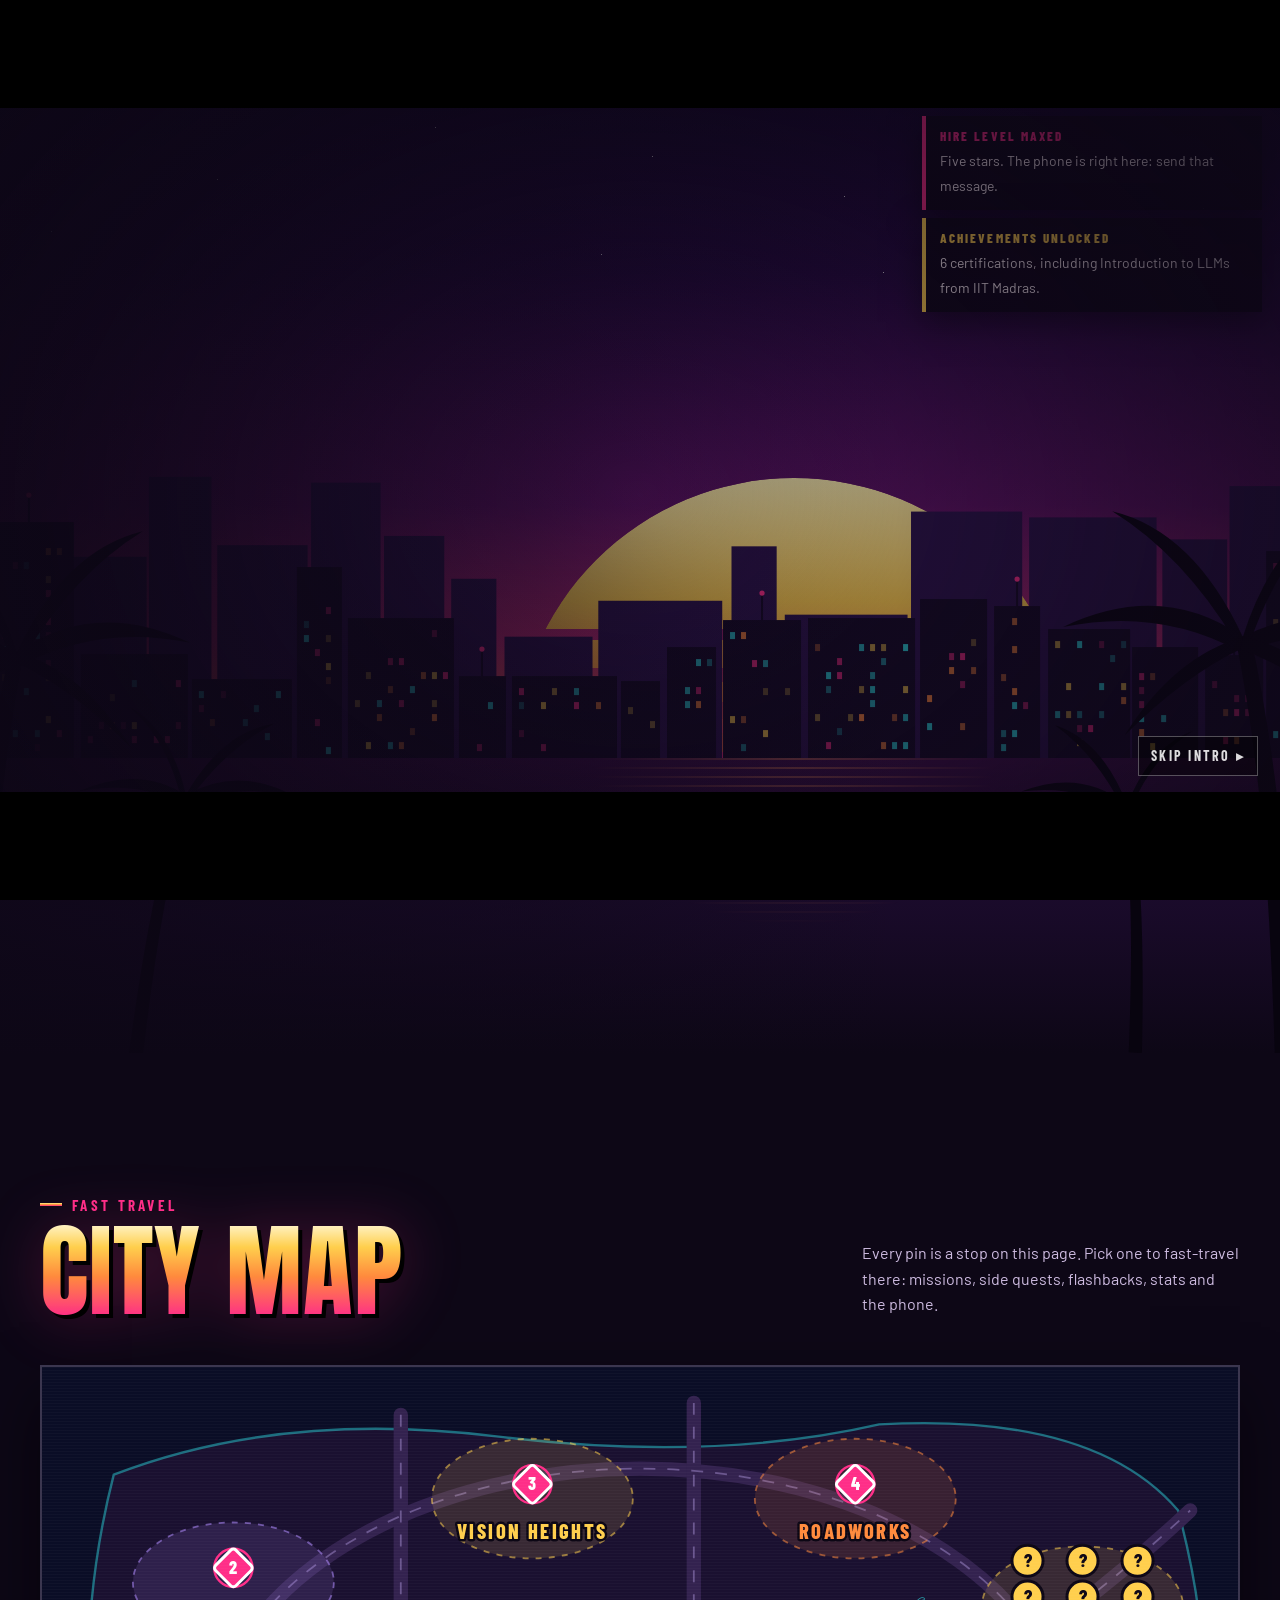
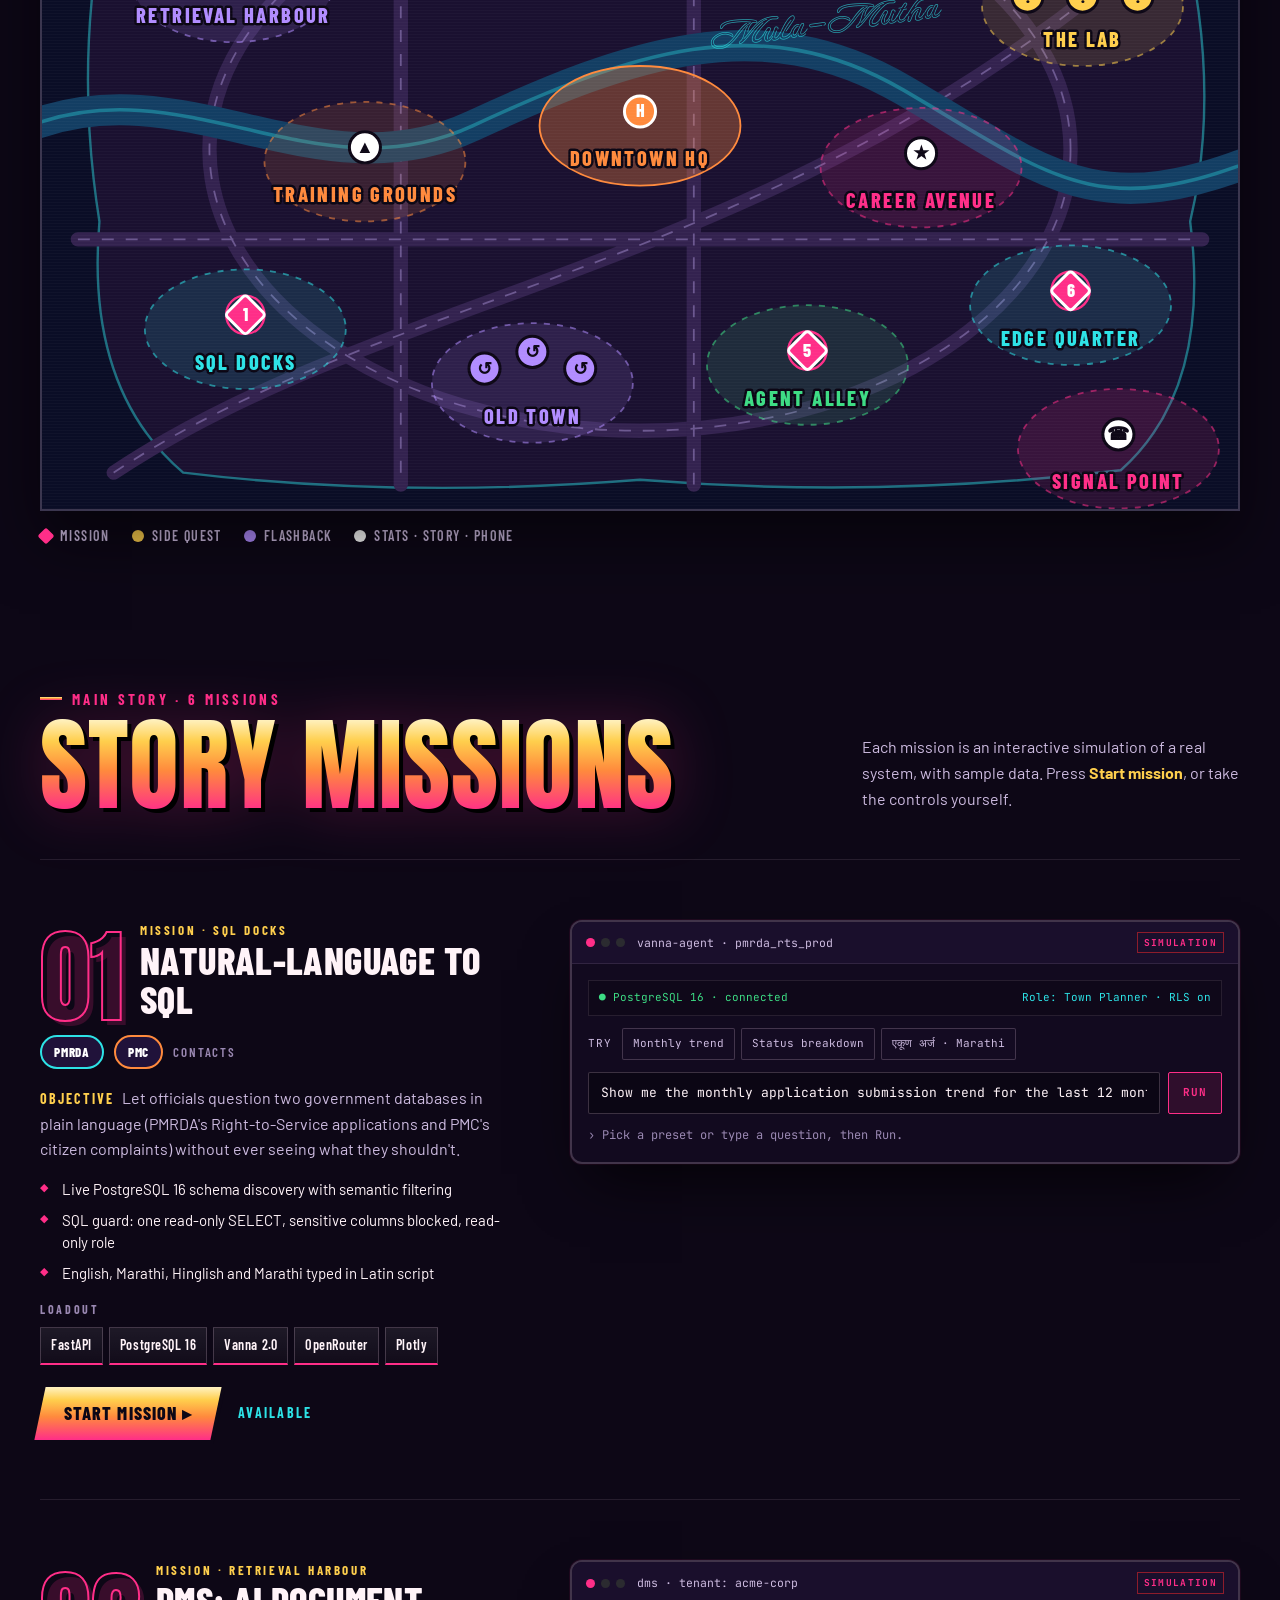
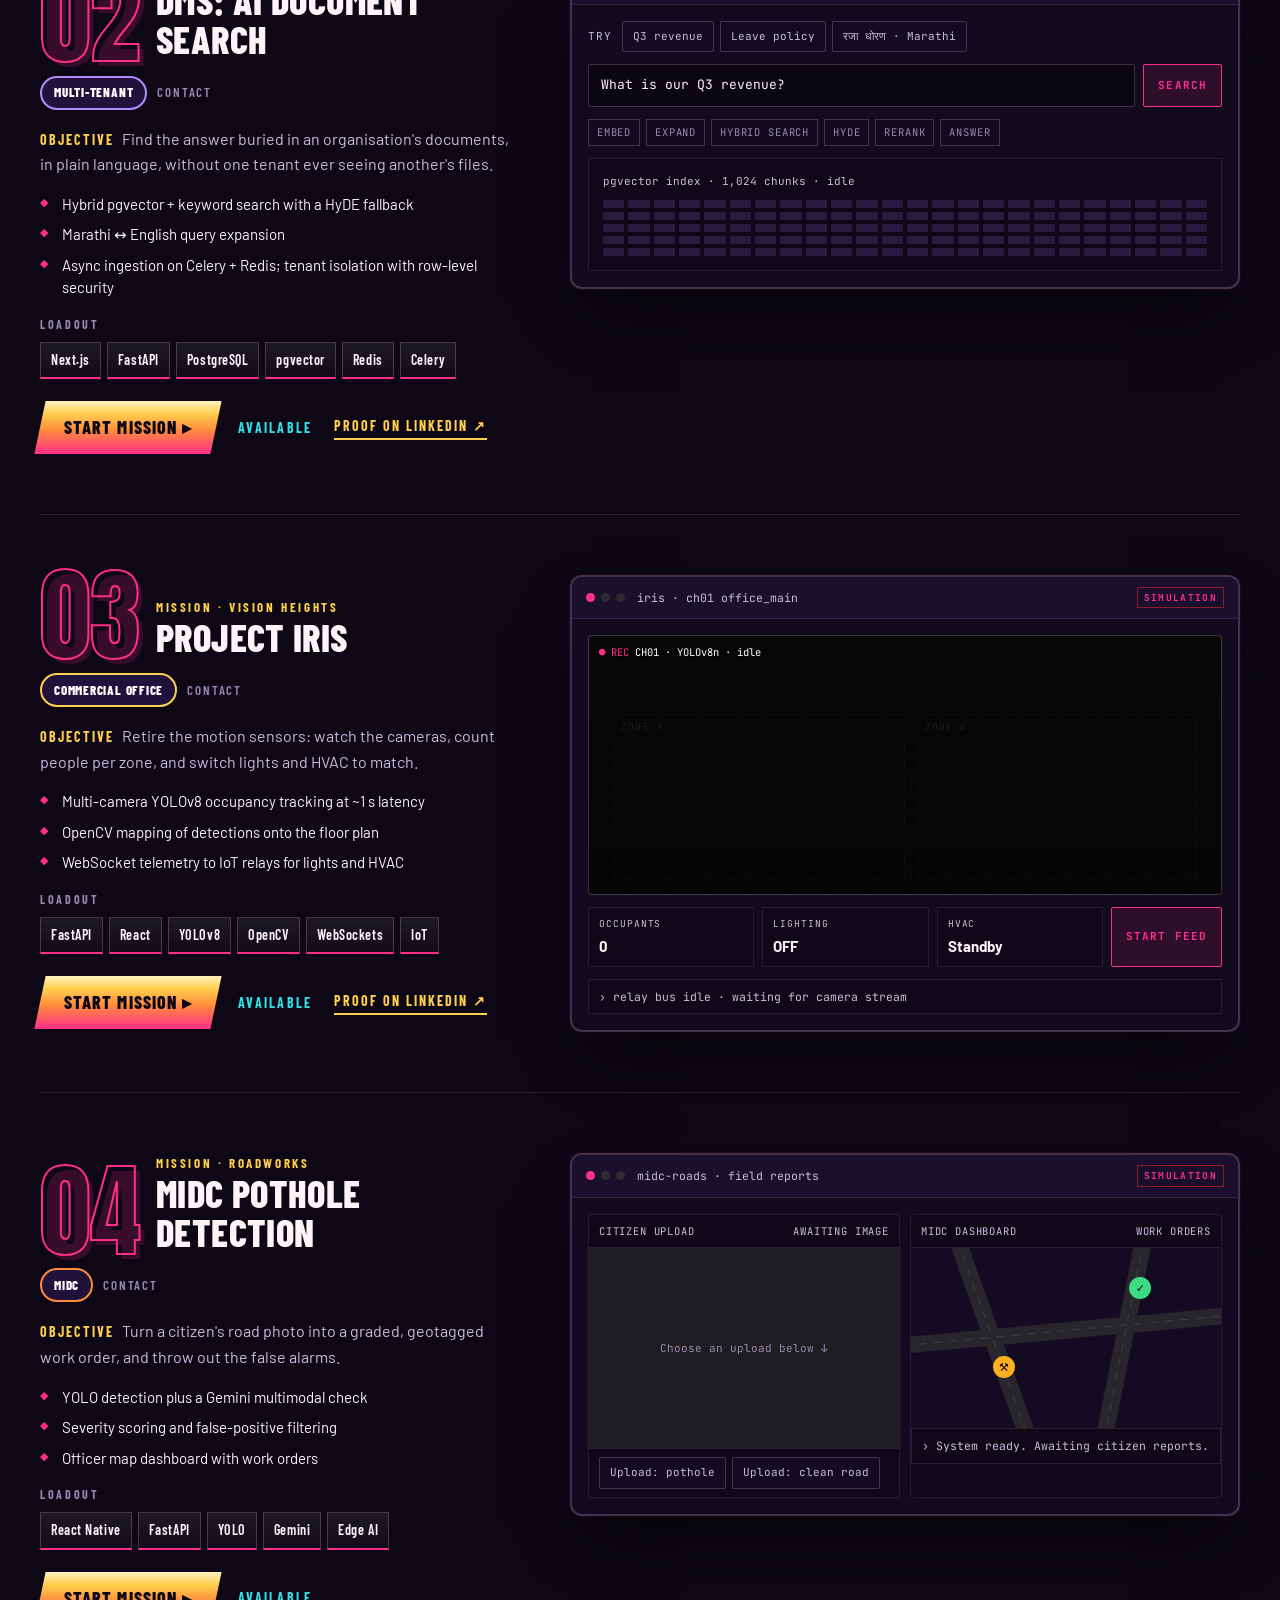
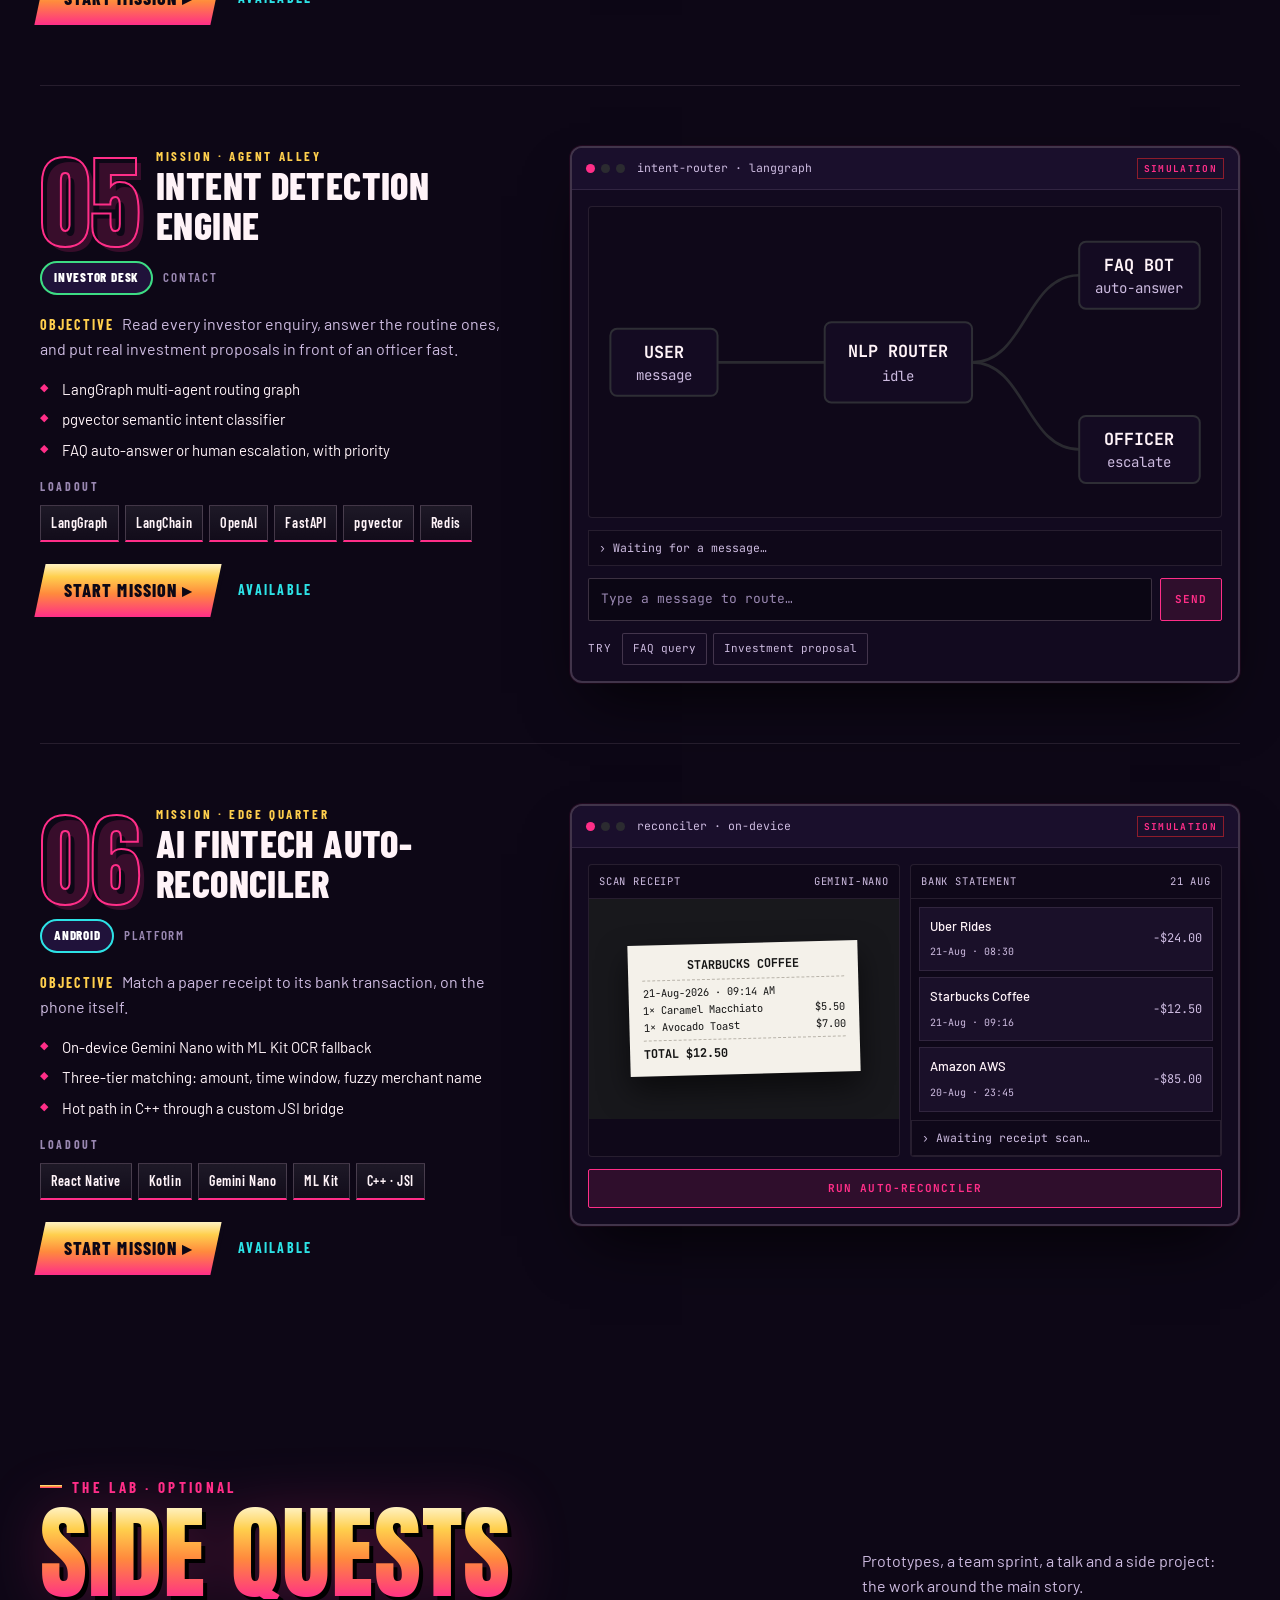
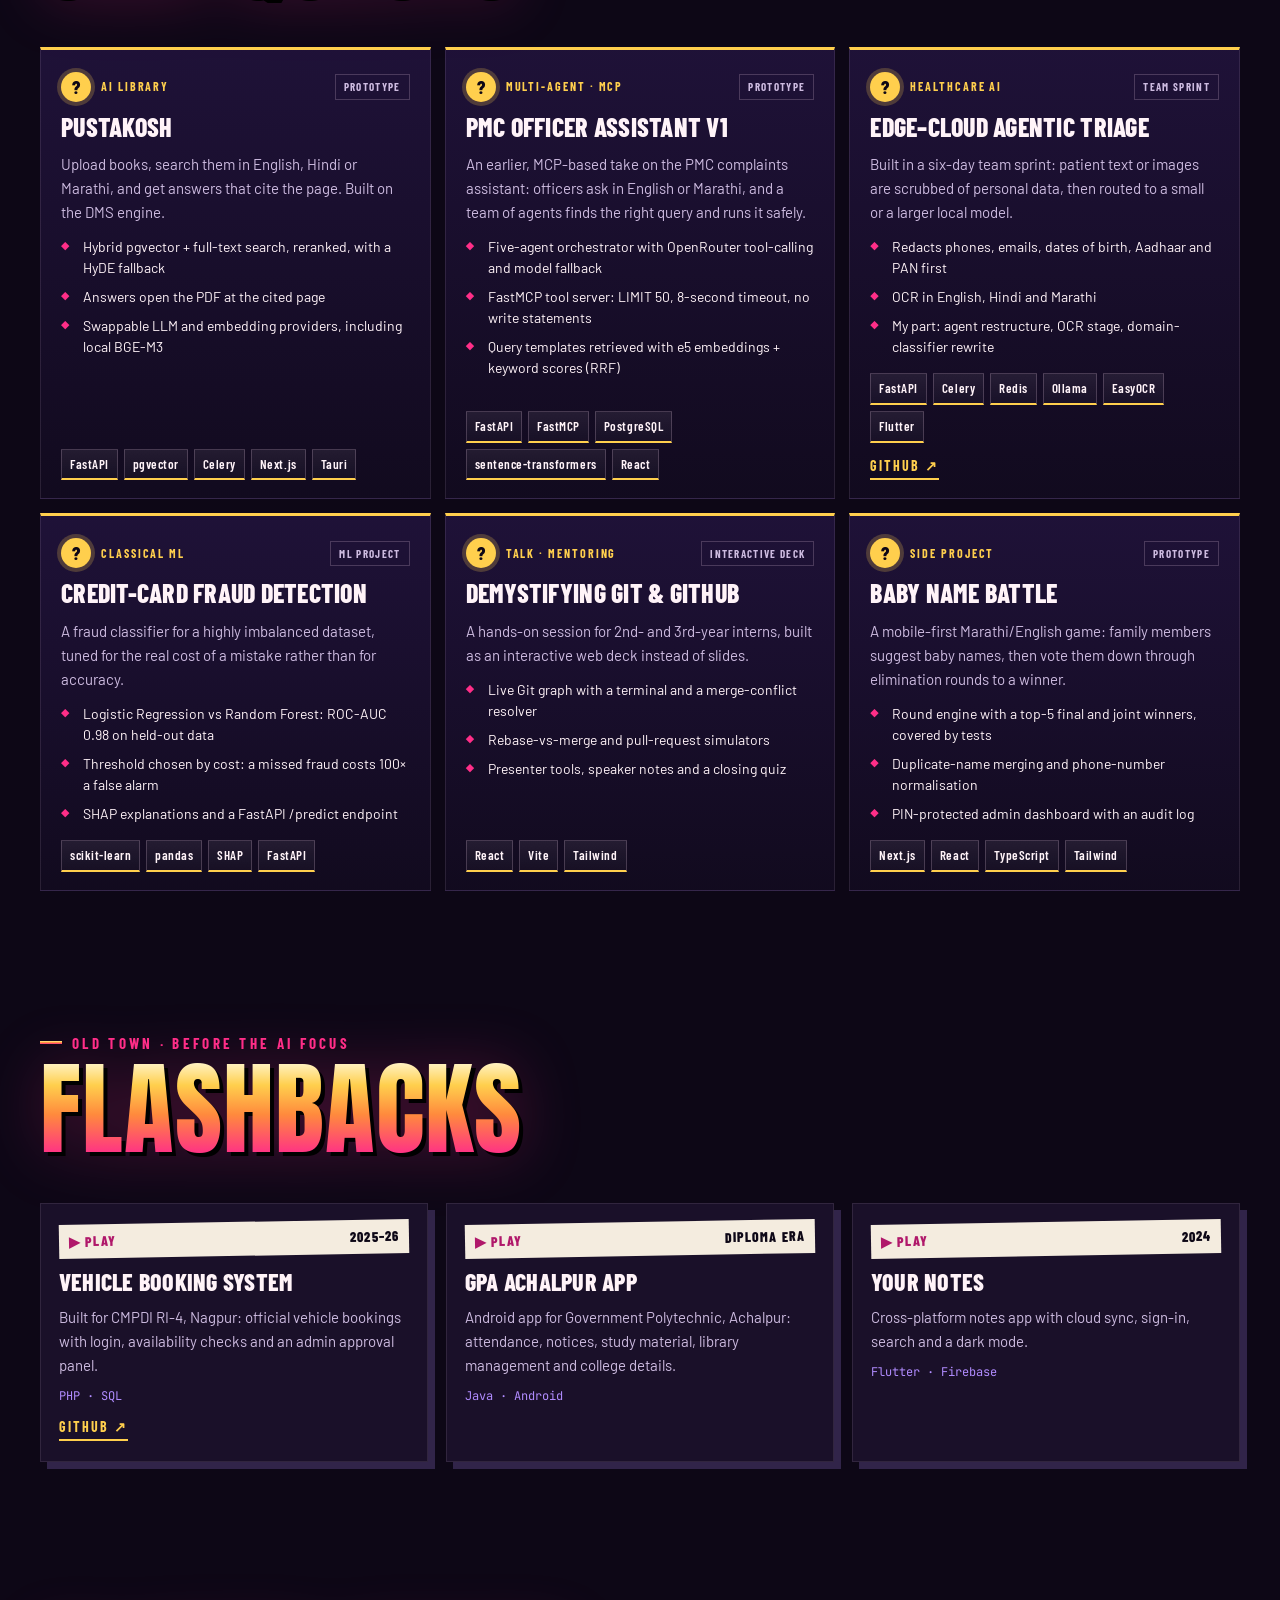
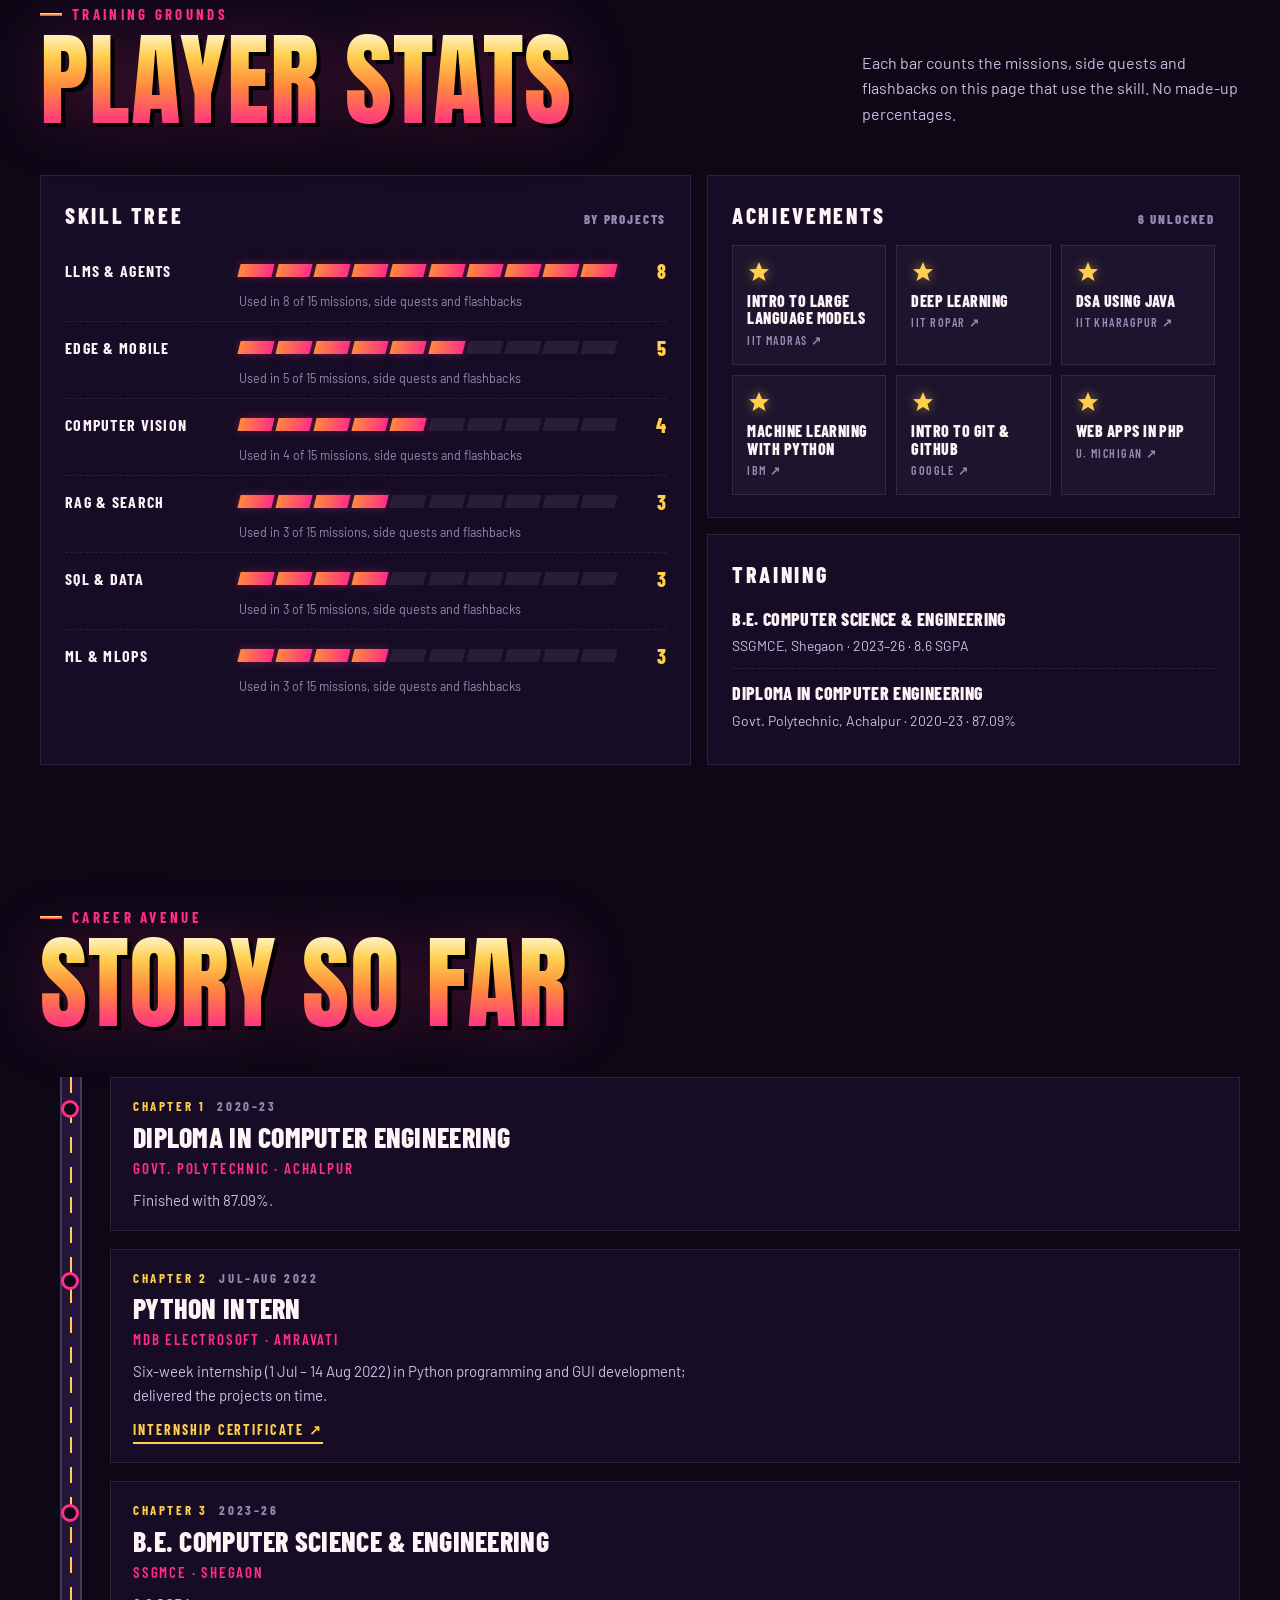
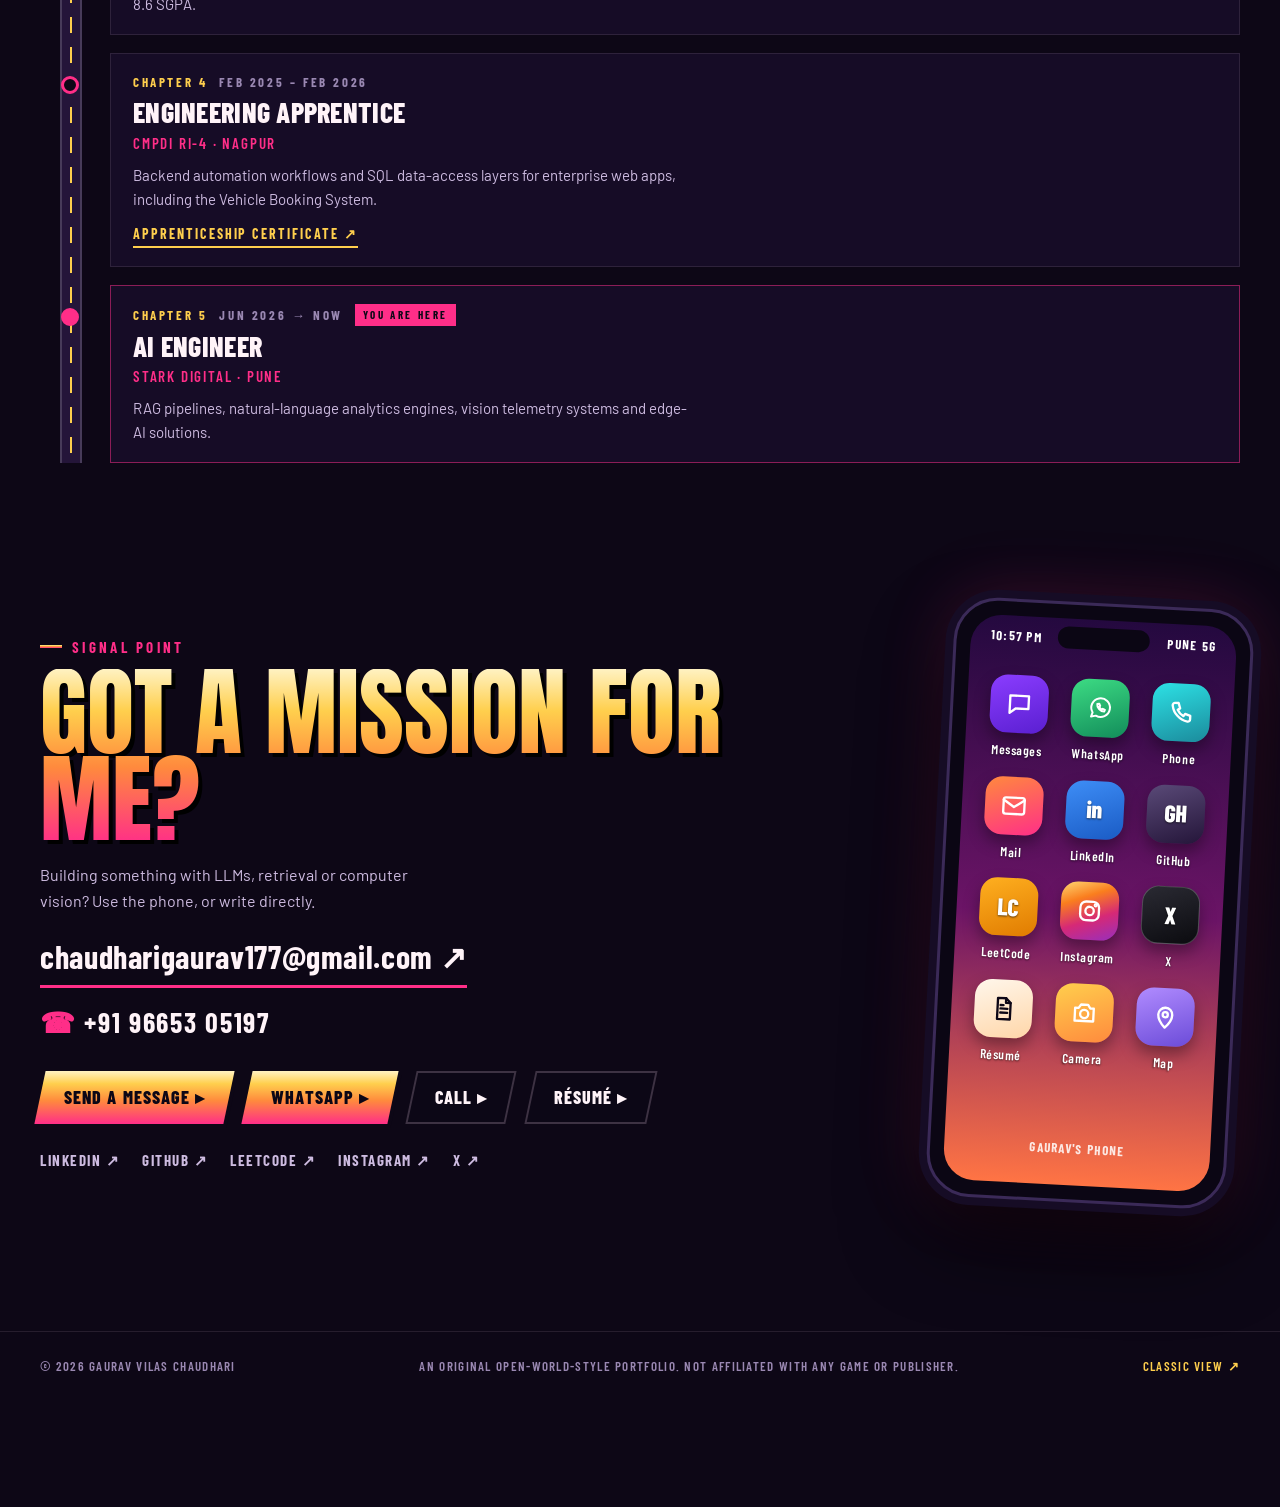
==== open-world/index.html @ 5566a262 "feat: add Lab, certificates, contacts, ATS résumé and open-world page - Add section 04 "Lab" with si" ====
<!DOCTYPE html>
<html lang="en" data-autoplay="off">

<head>
    <meta charset="UTF-8">
    <meta name="viewport" content="width=device-width, initial-scale=1.0">
    <title>Gaurav Chaudhari — Open World Edition</title>
    <meta name="description"
        content="Gaurav Vilas Chaudhari, AI/ML Engineer in Pune, as an open-world game: six AI systems to play as missions, side quests, player stats and an in-game phone.">
    <meta name="theme-color" content="#0d0716">
    <link rel="icon"
        href="data:image/svg+xml,%3Csvg xmlns='http://www.w3.org/2000/svg' viewBox='0 0 32 32'%3E%3Cdefs%3E%3ClinearGradient id='g' x1='0' y1='0' x2='0' y2='1'%3E%3Cstop offset='0' stop-color='%23ffcf4d'/%3E%3Cstop offset='1' stop-color='%23ff2e88'/%3E%3C/linearGradient%3E%3C/defs%3E%3Crect width='32' height='32' fill='url(%23g)'/%3E%3Ctext x='16' y='23' font-family='Impact,sans-serif' font-size='17' text-anchor='middle' fill='%230d0716'%3EGC%3C/text%3E%3C/svg%3E">

    <link rel="preconnect" href="https://fonts.googleapis.com">
    <link rel="preconnect" href="https://fonts.gstatic.com" crossorigin>
    <link
        href="https://fonts.googleapis.com/css2?family=Anton&family=Barlow+Condensed:wght@500;600;700;800&family=Barlow:wght@400;500;600&family=JetBrains+Mono:wght@400;500;700&family=Neonderthaw&display=swap"
        rel="stylesheet">
    <!-- Base styles and the six demo components come from the classic site. -->
    <link rel="stylesheet" href="../styles.css?v=8">
    <link rel="stylesheet" href="world.css?v=4">

    <!-- Intro plays once per tab; skipped for reduced motion and deep links.
         If world.js never boots, a watchdog reveals the page after 5s. -->
    <script>
        (function () {
            var d = document.documentElement, seen = false;
            try { seen = sessionStorage.getItem('ow-intro') === '1'; } catch (e) { }
            var reduce = window.matchMedia && matchMedia('(prefers-reduced-motion: reduce)').matches;
            if (reduce || seen || location.hash) {
                d.classList.add('no-intro');
            } else {
                d.classList.add('intro-on');
                setTimeout(function () {
                    if (!window.__owBooted) { d.classList.remove('intro-on'); d.classList.add('no-intro'); }
                }, 5000);
            }
        })();
    </script>
</head>

<body class="ow">
    <a class="skip-link" href="#main">Skip to content</a>

    <!-- ============ INTRO ============ -->
    <div class="ow-intro" id="intro" role="dialog" aria-modal="true" aria-label="Intro">
        <div class="intro-veil"></div>
        <div class="letterbox top"></div>
        <div class="letterbox bottom"></div>
        <p class="intro-card">Pune, 2026.</p>
        <p class="intro-card">One AI engineer.</p>
        <p class="intro-card">Six missions.</p>
        <div class="intro-title" id="intro-title">
            <p class="ow-title"><span>Gaurav</span><span>Chaudhari</span></p>
            <p class="neon">AI / ML Engineer</p>
            <button type="button" class="press-start" id="press-start">Press Enter ↵</button>
        </div>
        <div class="intro-loading" id="intro-loading" hidden>
            <div class="poster load-poster">
                <div class="duo"><img src="../assets/portrait.webp" alt="" width="720" height="960"></div>
                <p class="poster-cap">Gaurav <span>Player 1</span></p>
            </div>
            <div class="load-side">
                <p class="ow-kicker">Now loading</p>
                <p class="load-name">Pune · open world</p>
                <p class="load-tip"><b>Tip</b><span id="load-tip"></span></p>
                <div class="load-bar"><i id="load-bar"></i></div>
            </div>
        </div>
        <button type="button" class="intro-skip" id="intro-skip">Skip intro ▸</button>
    </div>

    <!-- ============ HUD & overlays ============ -->
    <div class="ow-hud" id="hud">
        <div class="hud-btns">
            <button type="button" class="hud-btn" id="btn-menu"><kbd>Esc</kbd>Menu</button>
            <button type="button" class="hud-btn" id="btn-wheel"><kbd>Q</kbd>Skills</button>
            <button type="button" class="hud-btn hud-filter" id="hud-filter" hidden aria-label="Clear skill filter">Loadout: <b></b><span aria-hidden="true">✕</span></button>
        </div>
        <div class="hud-top">
            <div class="hud-stars" id="hud-stars" role="img" aria-label="Hire level 0 of 5"><i>★</i><i>★</i><i>★</i><i>★</i><i>★</i></div>
            <div class="hud-label">Hire level</div>
            <div class="hud-xp"><span>XP</span><b id="xp">00000</b><em id="xp-pop" aria-hidden="true"></em></div>
        </div>
        <div class="hud-mini" aria-hidden="true">
            <div class="mini-frame">
                <div class="mini-map" id="mini-map"></div>
                <span class="mini-player"></span>
                <span class="mini-n">N</span>
            </div>
            <div class="mini-label" id="mini-label">Downtown HQ</div>
        </div>
    </div>
    <div class="ow-area" id="ow-area" aria-hidden="true"><span class="area-name"></span><span class="area-city">Pune</span></div>
    <div class="ow-toasts" id="toasts" aria-live="polite"></div>
    <div class="ow-banner" id="banner" hidden>
        <p class="b-kicker" id="b-kicker"></p>
        <p class="b-title">Mission complete</p>
        <p class="b-sub" id="b-sub"></p>
        <p class="b-xp" id="b-xp"></p>
    </div>
    <div class="ow-travel" id="travel" aria-hidden="true"><span>Fast travel</span><b></b></div>

    <!-- ============ PAUSE MENU ============ -->
    <div class="ow-pause" id="pause" role="dialog" aria-modal="true" aria-labelledby="pause-title" hidden>
        <div class="pause-side">
            <p class="ow-kicker">Game paused</p>
            <h2 class="pause-title" id="pause-title">Menu</h2>
            <ul class="pause-list">
                <li><button type="button" id="pause-resume">Resume <small>Esc</small></button></li>
                <li><button type="button" data-go="missions">Story missions <small data-mission-count>0/6</small></button></li>
                <li><button type="button" data-go="side-quests">Side quests <small>6</small></button></li>
                <li><button type="button" data-go="flashbacks">Flashbacks <small>3</small></button></li>
                <li><button type="button" data-go="stats">Player stats</button></li>
                <li><button type="button" data-go="story">Story so far</button></li>
                <li><button type="button" data-go="contact">Phone</button></li>
                <li><button type="button" id="pause-intro">Replay intro</button></li>
                <li><a href="../assets/Gaurav%20Chaudhari%20AI%20CV.pdf" target="_blank" rel="noopener" type="application/pdf">View résumé <small>PDF ↗</small></a></li>
                <li><a href="../">Classic view <small>↗</small></a></li>
            </ul>
        </div>
        <div class="pause-main">
            <div class="map-box" id="pause-map"></div>
            <ul class="map-legend ui">
                <li class="lg lg-m"><i></i>Mission</li>
                <li class="lg lg-q"><i></i>Side quest</li>
                <li class="lg lg-f"><i></i>Flashback</li>
                <li class="lg lg-i"><i></i>Stats · story · phone</li>
            </ul>
        </div>
    </div>

    <!-- ============ SKILL WHEEL ============ -->
    <div class="ow-wheel" id="wheel" role="dialog" aria-modal="true" aria-label="Skill wheel: highlight the work that uses a skill" hidden>
        <svg class="wheel-svg" id="wheel-svg" viewBox="0 0 400 400"></svg>
        <p class="wheel-hint ui">Pick a skill to highlight the work that uses it · centre clears · Esc closes</p>
    </div>

    <main id="main">

        <!-- ============ TITLE SCREEN ============ -->
        <section class="ow-hero" id="hq" data-district="hq">
            <div class="scene" aria-hidden="true">
                <div class="sky"></div>
                <div class="stars"></div>
                <div class="sun"></div>
                <svg class="skyline far" id="skyline-far" viewBox="0 0 1600 400" preserveAspectRatio="xMidYMax slice"></svg>
                <svg class="skyline near" id="skyline-near" viewBox="0 0 1600 400" preserveAspectRatio="xMidYMax slice"></svg>
                <div class="water"></div>
                <svg class="palms" viewBox="0 0 1600 900" preserveAspectRatio="xMidYMax slice">
                    <defs>
                        <g id="palm">
                            <path d="M0 0 C 6 -120 14 -230 38 -340 L 50 -337 C 28 -230 22 -120 18 0 Z" />
                            <path d="M44 -338 Q -20 -372 -96 -330 Q -24 -352 42 -326 Z" />
                            <path d="M44 -338 Q 110 -384 190 -346 Q 112 -362 46 -326 Z" />
                            <path d="M44 -338 Q 18 -420 -40 -446 Q 12 -410 38 -334 Z" />
                            <path d="M44 -338 Q 84 -424 150 -440 Q 92 -404 50 -334 Z" />
                            <path d="M44 -338 Q -6 -330 -60 -262 Q 0 -312 46 -328 Z" />
                            <path d="M44 -338 Q 100 -322 140 -258 Q 92 -306 46 -328 Z" />
                        </g>
                    </defs>
                    <use href="#palm" transform="translate(60 900) scale(1.3)" />
                    <use href="#palm" transform="translate(240 900) scale(0.85) rotate(5)" />
                    <use href="#palm" transform="translate(1520 900) scale(-1.35 1.35)" />
                    <use href="#palm" transform="translate(1350 900) scale(-0.8 0.8) rotate(-4)" />
                </svg>
            </div>

            <div class="ow-wrap hero-inner">
                <div class="title-block">
                    <p class="kicker-chip">An original open-world portfolio</p>
                    <h1 class="ow-title"><span>Gaurav</span><span>Chaudhari</span></h1>
                    <p class="neon">AI / ML Engineer</p>
                    <p class="hero-strip">Pune · Maharashtra · 2026</p>
                    <nav class="main-menu" aria-label="Main menu">
                        <a class="mm-item" href="#missions">Story missions <small>6</small></a>
                        <a class="mm-item" href="#map">City map</a>
                        <a class="mm-item" href="#side-quests">Side quests <small>6</small></a>
                        <a class="mm-item" href="#stats">Player stats</a>
                        <a class="mm-item" href="#contact">Phone · contact</a>
                        <a class="mm-item" href="../assets/Gaurav%20Chaudhari%20AI%20CV.pdf" target="_blank" rel="noopener" type="application/pdf">Résumé <small>PDF ↗</small></a>
                        <a class="mm-item" href="../">Classic view <small>↗</small></a>
                    </nav>
                </div>
                <aside class="player-card" aria-label="Player card">
                    <span class="p1-tag">Player 1</span>
                    <div class="poster">
                        <div class="duo"><img src="../assets/portrait.webp" alt="Portrait of Gaurav Vilas Chaudhari" width="720" height="960"></div>
                        <p class="poster-cap">G. V. Chaudhari <span>Pune</span></p>
                    </div>
                    <dl class="player-stats">
                        <div><dt>Class</dt><dd>AI / ML Engineer</dd></div>
                        <div><dt>Crew</dt><dd>Stark Digital</dd></div>
                        <div><dt>Training</dt><dd>B.E. CSE · 8.6 SGPA</dd></div>
                        <div><dt>Specials</dt><dd>RAG · Agents · Vision</dd></div>
                    </dl>
                </aside>
            </div>
            <p class="press-hint ui"><span><kbd>Esc</kbd>Menu</span><span><kbd>Q</kbd>Skill wheel</span><span><kbd>M</kbd>Map</span><span>Scroll to play ↓</span></p>
        </section>

        <!-- ============ CITY MAP ============ -->
        <section class="ow-section" id="map" data-district="hq">
            <div class="ow-wrap">
                <header class="ow-head">
                    <div>
                        <p class="ow-kicker">Fast travel</p>
                        <h2 class="ow-h2">City map</h2>
                    </div>
                    <p class="ow-note">Every pin is a stop on this page. Pick one to fast-travel there: missions,
                        side quests, flashbacks, stats and the phone.</p>
                </header>
                <div class="map-box" id="city-map"></div>
                <ul class="map-legend ui">
                    <li class="lg lg-m"><i></i>Mission</li>
                    <li class="lg lg-q"><i></i>Side quest</li>
                    <li class="lg lg-f"><i></i>Flashback</li>
                    <li class="lg lg-i"><i></i>Stats · story · phone</li>
                </ul>
            </div>
        </section>

        <!-- ============ STORY MISSIONS ============ -->
        <section class="ow-section" id="missions">
            <div class="ow-wrap">
                <header class="ow-head">
                    <div>
                        <p class="ow-kicker">Main story · 6 missions</p>
                        <h2 class="ow-h2">Story missions</h2>
                    </div>
                    <p class="ow-note">Each mission is an interactive simulation of a real system, with sample data.
                        Press <b>Start mission</b>, or take the controls yourself.</p>
                </header>

                <article class="mission" id="m1" data-num="01" data-district="sql-docks" data-skills="llm sql">
                    <div class="briefing">
                        <span class="stamp" aria-hidden="true">Complete</span>
                        <div class="m-head"><span class="m-num" aria-hidden="true">01</span>
                            <div>
                                <p class="m-kicker">Mission · SQL Docks</p>
                                <h3>Natural-Language to SQL</h3>
                            </div>
                        </div>
                        <div class="m-contacts"><span class="avatar" style="--c:#2de2e6">PMRDA</span><span class="avatar" style="--c:#ff8a3d">PMC</span><span>Contacts</span></div>
                        <p class="m-obj"><b>Objective</b>Let officials question two government databases in plain
                            language (PMRDA's Right-to-Service applications and PMC's citizen complaints) without
                            ever seeing what they shouldn't.</p>
                        <ul class="intel">
                            <li>Live PostgreSQL 16 schema discovery with semantic filtering</li>
                            <li>SQL guard: one read-only SELECT, sensitive columns blocked, read-only role</li>
                            <li>English, Marathi, Hinglish and Marathi typed in Latin script</li>
                        </ul>
                        <div class="loadout"><span class="lbl">Loadout</span>
                            <ul class="slots"><li>FastAPI</li><li>PostgreSQL 16</li><li>Vanna 2.0</li><li>OpenRouter</li><li>Plotly</li></ul>
                        </div>
                        <div class="m-actions"><button type="button" class="ow-btn start-mission">Start mission ▸</button><span class="m-status">Available</span></div>
                    </div>
                    <div class="m-play">
                        <div class="demo">
                        <div class="demo-bar mono"><span class="demo-dots"><i></i><i></i><i></i></span><span class="demo-title">vanna-agent · pmrda_rts_prod</span><span class="demo-flag">Simulation</span></div>
                        <div class="demo-body">
                            <div class="status-row mono"><span class="ok">● PostgreSQL 16 · connected</span><span class="info">Role: Town Planner · RLS on</span></div>
                            <div class="preset-row">
                                <span class="mono muted">Try</span>
                                <button type="button" class="chip-btn" data-sql="Show me the monthly application submission trend for the last 12 months">Monthly trend</button>
                                <button type="button" class="chip-btn" data-sql="What are the total application counts grouped by application status?">Status breakdown</button>
                                <button type="button" class="chip-btn" data-sql="एकूण किती नागरिक अर्ज दाखल झाले आहेत?" lang="mr">एकूण अर्ज · Marathi</button>
                            </div>
                            <form class="demo-input" id="sql-form">
                                <input id="sql-input" type="text" autocomplete="off" aria-label="Ask a question about PMRDA applications" value="Show me the monthly application submission trend for the last 12 months">
                                <button class="btn btn-red btn-sm" type="submit">Run</button>
                            </form>
                            <p class="demo-idle mono" id="sql-idle">› Pick a preset or type a question, then Run.</p>
                            <div class="progress" id="sql-progress" hidden>
                                <div class="progress-step mono" id="sql-step"></div>
                                <div class="progress-track"><div class="progress-fill" id="sql-bar"></div></div>
                            </div>
                            <div class="demo-results" id="sql-results" hidden>
                                <div class="panel">
                                    <div class="panel-head mono"><span>Generated SQL</span><span class="pill pill-ok">read-only · RLS</span></div>
                                    <pre class="code" id="sql-code"></pre>
                                </div>
                                <div class="split">
                                    <div class="panel">
                                        <div class="panel-head mono"><span>Recordset</span><span id="sql-rows"></span></div>
                                        <div class="panel-body" id="sql-table"></div>
                                    </div>
                                    <div class="panel">
                                        <div class="panel-head mono"><span>Chart</span><span>plotly</span></div>
                                        <div class="panel-body chart" id="sql-chart"></div>
                                    </div>
                                </div>
                                <div class="summary">
                                    <div class="summary-head mono">AI summary</div>
                                    <p id="sql-summary"></p>
                                </div>
                            </div>
                        </div>
                    </div>
                    </div>
                </article>

                <article class="mission" id="m2" data-num="02" data-district="retrieval-harbour" data-skills="rag llm ml">
                    <div class="briefing">
                        <span class="stamp" aria-hidden="true">Complete</span>
                        <div class="m-head"><span class="m-num" aria-hidden="true">02</span>
                            <div>
                                <p class="m-kicker">Mission · Retrieval Harbour</p>
                                <h3>DMS: AI Document Search</h3>
                            </div>
                        </div>
                        <div class="m-contacts"><span class="avatar" style="--c:#b18cff">Multi-tenant</span><span>Contact</span></div>
                        <p class="m-obj"><b>Objective</b>Find the answer buried in an organisation's documents, in
                            plain language, without one tenant ever seeing another's files.</p>
                        <ul class="intel">
                            <li>Hybrid pgvector + keyword search with a HyDE fallback</li>
                            <li>Marathi ↔ English query expansion</li>
                            <li>Async ingestion on Celery + Redis; tenant isolation with row-level security</li>
                        </ul>
                        <div class="loadout"><span class="lbl">Loadout</span>
                            <ul class="slots"><li>Next.js</li><li>FastAPI</li><li>PostgreSQL</li><li>pgvector</li><li>Redis</li><li>Celery</li></ul>
                        </div>
                        <div class="m-actions"><button type="button" class="ow-btn start-mission">Start mission ▸</button><span class="m-status">Available</span><a class="q-link" href="https://www.linkedin.com/posts/stark-digital-media-services-pvt%2E-ltd%2E_stark-digitals-ai-team-solved-enterprise-activity-7492924379610222592-JgkU" target="_blank" rel="noopener">Proof on LinkedIn ↗</a></div>
                    </div>
                    <div class="m-play">
                        <div class="demo">
                        <div class="demo-bar mono"><span class="demo-dots"><i></i><i></i><i></i></span><span class="demo-title">dms · tenant: acme-corp</span><span class="demo-flag">Simulation</span></div>
                        <div class="demo-body">
                            <div class="preset-row">
                                <span class="mono muted">Try</span>
                                <button type="button" class="chip-btn" data-rag="What is our Q3 revenue?">Q3 revenue</button>
                                <button type="button" class="chip-btn" data-rag="What is the leave policy for contract staff?">Leave policy</button>
                                <button type="button" class="chip-btn" data-rag="कंत्राटी कर्मचाऱ्यांसाठी रजा धोरण काय आहे?" lang="mr">रजा धोरण · Marathi</button>
                            </div>
                            <form class="demo-input" id="rag-form">
                                <input id="rag-input" type="text" autocomplete="off" aria-label="Ask the document search engine" value="What is our Q3 revenue?">
                                <button class="btn btn-red btn-sm" type="submit">Search</button>
                            </form>
                            <ol class="steps mono" id="rag-steps">
                                <li data-step="embed">Embed</li>
                                <li data-step="expand">Expand</li>
                                <li data-step="hybrid">Hybrid search</li>
                                <li data-step="hyde">HyDE</li>
                                <li data-step="rerank">Rerank</li>
                                <li data-step="answer">Answer</li>
                            </ol>
                            <div class="vscan" id="rag-scan">
                                <div class="vscan-title mono" id="rag-scan-title">pgvector index · 1,024 chunks · idle</div>
                                <div class="vgrid" id="rag-grid"></div>
                                <div class="scanline" hidden></div>
                            </div>
                            <div class="demo-results" id="rag-results" hidden>
                                <div class="panel">
                                    <div class="panel-head mono"><span>Retrieved chunks</span><span id="rag-k"></span></div>
                                    <ol class="facts" id="rag-facts"></ol>
                                </div>
                                <div class="summary">
                                    <div class="summary-head mono" id="rag-answer-head">Grounded answer</div>
                                    <p id="rag-answer"></p>
                                </div>
                            </div>
                        </div>
                    </div>
                    </div>
                </article>

                <article class="mission" id="m3" data-num="03" data-district="vision-heights" data-skills="vision edge">
                    <div class="briefing">
                        <span class="stamp" aria-hidden="true">Complete</span>
                        <div class="m-head"><span class="m-num" aria-hidden="true">03</span>
                            <div>
                                <p class="m-kicker">Mission · Vision Heights</p>
                                <h3>Project Iris</h3>
                            </div>
                        </div>
                        <div class="m-contacts"><span class="avatar" style="--c:#ffcf4d">Commercial office</span><span>Contact</span></div>
                        <p class="m-obj"><b>Objective</b>Retire the motion sensors: watch the cameras, count people per
                            zone, and switch lights and HVAC to match.</p>
                        <ul class="intel">
                            <li>Multi-camera YOLOv8 occupancy tracking at ~1 s latency</li>
                            <li>OpenCV mapping of detections onto the floor plan</li>
                            <li>WebSocket telemetry to IoT relays for lights and HVAC</li>
                        </ul>
                        <div class="loadout"><span class="lbl">Loadout</span>
                            <ul class="slots"><li>FastAPI</li><li>React</li><li>YOLOv8</li><li>OpenCV</li><li>WebSockets</li><li>IoT</li></ul>
                        </div>
                        <div class="m-actions"><button type="button" class="ow-btn start-mission">Start mission ▸</button><span class="m-status">Available</span><a class="q-link" href="https://www.linkedin.com/posts/stark-digital-media-services-pvt%2E-ltd%2E_the-smarter-way-to-automate-commercial-energy-activity-7495097882304454656-rLDQ" target="_blank" rel="noopener">Proof on LinkedIn ↗</a></div>
                    </div>
                    <div class="m-play">
                        <div class="demo">
                        <div class="demo-bar mono"><span class="demo-dots"><i></i><i></i><i></i></span><span class="demo-title">iris · ch01 office_main</span><span class="demo-flag">Simulation</span></div>
                        <div class="demo-body">
                            <div class="cctv" id="iris-feed">
                                <div class="cctv-zone za mono">ZONE A</div>
                                <div class="cctv-zone zb mono">ZONE B</div>
                                <div class="person" data-person="0"><span class="bbox mono"><b>person 0.98</b></span></div>
                                <div class="person" data-person="1"><span class="bbox mono"><b>person 0.95</b></span></div>
                                <div class="person" data-person="2"><span class="bbox mono"><b>person 0.91</b></span></div>
                                <div class="person" data-person="3"><span class="bbox mono"><b>person 0.99</b></span></div>
                                <div class="cctv-dark" id="iris-dark"></div>
                                <div class="cctv-hud mono"><span class="rec">● REC</span> CH01 · YOLOv8n · <span id="iris-fps">idle</span></div>
                            </div>
                            <div class="iris-stats">
                                <div class="stat-cell"><span class="mono">Occupants</span><b id="iris-occ">0</b></div>
                                <div class="stat-cell"><span class="mono">Lighting</span><b id="iris-light">OFF</b></div>
                                <div class="stat-cell"><span class="mono">HVAC</span><b id="iris-hvac">Standby</b></div>
                                <button type="button" class="btn btn-red btn-sm" id="iris-toggle">Start feed</button>
                            </div>
                            <p class="log mono" id="iris-log">› relay bus idle · waiting for camera stream</p>
                        </div>
                    </div>
                    </div>
                </article>

                <article class="mission" id="m4" data-num="04" data-district="roadworks" data-skills="vision llm edge">
                    <div class="briefing">
                        <span class="stamp" aria-hidden="true">Complete</span>
                        <div class="m-head"><span class="m-num" aria-hidden="true">04</span>
                            <div>
                                <p class="m-kicker">Mission · Roadworks</p>
                                <h3>MIDC Pothole Detection</h3>
                            </div>
                        </div>
                        <div class="m-contacts"><span class="avatar" style="--c:#ff8a3d">MIDC</span><span>Contact</span></div>
                        <p class="m-obj"><b>Objective</b>Turn a citizen's road photo into a graded, geotagged work
                            order, and throw out the false alarms.</p>
                        <ul class="intel">
                            <li>YOLO detection plus a Gemini multimodal check</li>
                            <li>Severity scoring and false-positive filtering</li>
                            <li>Officer map dashboard with work orders</li>
                        </ul>
                        <div class="loadout"><span class="lbl">Loadout</span>
                            <ul class="slots"><li>React Native</li><li>FastAPI</li><li>YOLO</li><li>Gemini</li><li>Edge AI</li></ul>
                        </div>
                        <div class="m-actions"><button type="button" class="ow-btn start-mission">Start mission ▸</button><span class="m-status">Available</span></div>
                    </div>
                    <div class="m-play">
                        <div class="demo">
                        <div class="demo-bar mono"><span class="demo-dots"><i></i><i></i><i></i></span><span class="demo-title">midc-roads · field reports</span><span class="demo-flag">Simulation</span></div>
                        <div class="demo-body">
                            <div class="two-up">
                                <div class="panel">
                                    <div class="panel-head mono"><span>Citizen upload</span><span id="ph-status">Awaiting image</span></div>
                                    <div class="ph-view" id="ph-view">
                                        <span class="ph-empty mono" id="ph-empty">Choose an upload below ↓</span>
                                        <div class="ph-scan" id="ph-scan" hidden></div>
                                        <div class="ph-bbox mono" id="ph-bbox" hidden><b>pothole 0.98</b></div>
                                    </div>
                                    <div class="panel-actions">
                                        <button type="button" class="chip-btn" id="ph-real">Upload: pothole</button>
                                        <button type="button" class="chip-btn" id="ph-clean">Upload: clean road</button>
                                    </div>
                                </div>
                                <div class="panel">
                                    <div class="panel-head mono"><span>MIDC dashboard</span><span>work orders</span></div>
                                    <div class="map">
                                        <svg viewBox="0 0 400 240" preserveAspectRatio="none" aria-hidden="true">
                                            <path d="M60 -10 L150 250 M-10 130 L410 90 M300 -10 L250 250" class="road" />
                                            <path d="M60 -10 L150 250 M-10 130 L410 90 M300 -10 L250 250" class="road-dash" />
                                        </svg>
                                        <span class="pin pin-done" style="--x:74%;--y:22%" title="Repaired">✓</span>
                                        <span class="pin pin-work" style="--x:30%;--y:66%" title="In progress">⚒</span>
                                        <span class="pin pin-new" id="ph-pin" style="--x:58%;--y:44%" title="New report" hidden>!</span>
                                    </div>
                                    <p class="log mono" id="ph-log">› System ready. Awaiting citizen reports.</p>
                                </div>
                            </div>
                        </div>
                    </div>
                    </div>
                </article>

                <article class="mission" id="m5" data-num="05" data-district="agent-alley" data-skills="llm rag">
                    <div class="briefing">
                        <span class="stamp" aria-hidden="true">Complete</span>
                        <div class="m-head"><span class="m-num" aria-hidden="true">05</span>
                            <div>
                                <p class="m-kicker">Mission · Agent Alley</p>
                                <h3>Intent Detection Engine</h3>
                            </div>
                        </div>
                        <div class="m-contacts"><span class="avatar" style="--c:#3ddc84">Investor desk</span><span>Contact</span></div>
                        <p class="m-obj"><b>Objective</b>Read every investor enquiry, answer the routine ones, and put
                            real investment proposals in front of an officer fast.</p>
                        <ul class="intel">
                            <li>LangGraph multi-agent routing graph</li>
                            <li>pgvector semantic intent classifier</li>
                            <li>FAQ auto-answer or human escalation, with priority</li>
                        </ul>
                        <div class="loadout"><span class="lbl">Loadout</span>
                            <ul class="slots"><li>LangGraph</li><li>LangChain</li><li>OpenAI</li><li>FastAPI</li><li>pgvector</li><li>Redis</li></ul>
                        </div>
                        <div class="m-actions"><button type="button" class="ow-btn start-mission">Start mission ▸</button><span class="m-status">Available</span></div>
                    </div>
                    <div class="m-play">
                        <div class="demo">
                        <div class="demo-bar mono"><span class="demo-dots"><i></i><i></i><i></i></span><span class="demo-title">intent-router · langgraph</span><span class="demo-flag">Simulation</span></div>
                        <div class="demo-body">
                            <div class="panel intent-panel">
                                <svg class="intent-svg" viewBox="0 0 460 220" role="img" aria-label="Routing graph: user to NLP router, then to FAQ bot or MIDC officer">
                                    <path class="edge" d="M90 110 H170" />
                                    <path class="edge" d="M280 110 C320 110 320 45 360 45" />
                                    <path class="edge" d="M280 110 C320 110 320 175 360 175" />
                                    <path class="flow flow-blue" id="f-in" d="M90 110 H170" />
                                    <path class="flow flow-green" id="f-faq" d="M280 110 C320 110 320 45 360 45" />
                                    <path class="flow flow-red" id="f-off" d="M280 110 C320 110 320 175 360 175" />
                                    <g class="node" id="n-user" transform="translate(10 85)"><rect width="80" height="50" rx="5" /><text x="40" y="22">USER</text><text class="sub" x="40" y="38">message</text></g>
                                    <g class="node" id="n-router" transform="translate(170 80)"><rect width="110" height="60" rx="5" /><text x="55" y="26">NLP ROUTER</text><text class="sub" id="router-state" x="55" y="44">idle</text></g>
                                    <g class="node" id="n-faq" transform="translate(360 20)"><rect width="90" height="50" rx="5" /><text x="45" y="22">FAQ BOT</text><text class="sub" x="45" y="38">auto-answer</text></g>
                                    <g class="node" id="n-off" transform="translate(360 150)"><rect width="90" height="50" rx="5" /><text x="45" y="22">OFFICER</text><text class="sub" x="45" y="38">escalate</text></g>
                                    <text class="intent-label" id="intent-label" x="225" y="64"></text>
                                </svg>
                            </div>
                            <p class="log mono" id="intent-log">› Waiting for a message…</p>
                            <form class="demo-input" id="intent-form">
                                <input id="intent-input" type="text" autocomplete="off" aria-label="Type a message for the NLP router" placeholder="Type a message to route…">
                                <button class="btn btn-red btn-sm" type="submit">Send</button>
                            </form>
                            <div class="preset-row">
                                <span class="mono muted">Try</span>
                                <button type="button" class="chip-btn" data-intent="What documents are required to set up a handmill?">FAQ query</button>
                                <button type="button" class="chip-btn" data-intent="I want to set up a handmill plant in Pune with a 5 crore investment plan.">Investment proposal</button>
                            </div>
                        </div>
                    </div>
                    </div>
                </article>

                <article class="mission" id="m6" data-num="06" data-district="edge-quarter" data-skills="edge vision llm">
                    <div class="briefing">
                        <span class="stamp" aria-hidden="true">Complete</span>
                        <div class="m-head"><span class="m-num" aria-hidden="true">06</span>
                            <div>
                                <p class="m-kicker">Mission · Edge Quarter</p>
                                <h3>AI FinTech Auto-Reconciler</h3>
                            </div>
                        </div>
                        <div class="m-contacts"><span class="avatar" style="--c:#2de2e6">Android</span><span>Platform</span></div>
                        <p class="m-obj"><b>Objective</b>Match a paper receipt to its bank transaction, on the phone
                            itself.</p>
                        <ul class="intel">
                            <li>On-device Gemini Nano with ML Kit OCR fallback</li>
                            <li>Three-tier matching: amount, time window, fuzzy merchant name</li>
                            <li>Hot path in C++ through a custom JSI bridge</li>
                        </ul>
                        <div class="loadout"><span class="lbl">Loadout</span>
                            <ul class="slots"><li>React Native</li><li>Kotlin</li><li>Gemini Nano</li><li>ML Kit</li><li>C++ · JSI</li></ul>
                        </div>
                        <div class="m-actions"><button type="button" class="ow-btn start-mission">Start mission ▸</button><span class="m-status">Available</span></div>
                    </div>
                    <div class="m-play">
                        <div class="demo">
                        <div class="demo-bar mono"><span class="demo-dots"><i></i><i></i><i></i></span><span class="demo-title">reconciler · on-device</span><span class="demo-flag">Simulation</span></div>
                        <div class="demo-body">
                            <div class="two-up">
                                <div class="panel recon-cam">
                                    <div class="panel-head mono"><span>Scan receipt</span><span>gemini-nano</span></div>
                                    <div class="recon-stage">
                                        <div class="receipt mono">
                                            <div class="r-merchant"><span class="ext">STARBUCKS COFFEE</span></div>
                                            <div><span class="ext">21-Aug-2026</span> · 09:14 AM</div>
                                            <div class="r-line"><span>1× Caramel Macchiato</span><span>$5.50</span></div>
                                            <div class="r-line"><span>1× Avocado Toast</span><span>$7.00</span></div>
                                            <div class="r-total"><span class="ext">TOTAL $12.50</span></div>
                                        </div>
                                        <div class="recon-scan" id="recon-scan" hidden></div>
                                    </div>
                                </div>
                                <div class="panel">
                                    <div class="panel-head mono"><span>Bank statement</span><span>21 Aug</span></div>
                                    <ul class="tx-list">
                                        <li class="tx" id="tx-1"><div><b>Uber Rides</b><small class="mono">21-Aug · 08:30</small></div><span class="amt mono">−$24.00</span></li>
                                        <li class="tx" id="tx-2"><div><b>Starbucks Coffee</b><small class="mono">21-Aug · 09:16</small></div><span class="tx-badge mono" id="tx-badge">✓ matched</span><span class="amt mono">−$12.50</span></li>
                                        <li class="tx" id="tx-3"><div><b>Amazon AWS</b><small class="mono">20-Aug · 23:45</small></div><span class="amt mono">−$85.00</span></li>
                                    </ul>
                                    <p class="log mono" id="recon-log">› Awaiting receipt scan…</p>
                                </div>
                            </div>
                            <button type="button" class="btn btn-red btn-sm btn-block" id="recon-run">Run auto-reconciler</button>
                        </div>
                    </div>
                    </div>
                </article>
            </div>
        </section>

        <!-- ============ SIDE QUESTS ============ -->
        <section class="ow-section" id="side-quests" data-district="the-lab">
            <div class="ow-wrap">
                <header class="ow-head">
                    <div>
                        <p class="ow-kicker">The Lab · optional</p>
                        <h2 class="ow-h2">Side quests</h2>
                    </div>
                    <p class="ow-note">Prototypes, a team sprint, a talk and a side project: the work around the main
                        story.</p>
                </header>
                <div class="quests">
                    <article class="quest" id="q1" data-skills="rag llm ml">
                        <div class="q-top"><span class="q-mark" aria-hidden="true">?</span><span class="q-kind">AI library</span><span class="q-status">Prototype</span></div>
                        <h3>Pustakosh</h3>
                        <p>Upload books, search them in English, Hindi or Marathi, and get answers that cite the page.
                            Built on the DMS engine.</p>
                        <ul class="intel">
                            <li>Hybrid pgvector + full-text search, reranked, with a HyDE fallback</li>
                            <li>Answers open the PDF at the cited page</li>
                            <li>Swappable LLM and embedding providers, including local BGE-M3</li>
                        </ul>
                        <div class="q-foot"><ul class="rewards"><li>FastAPI</li><li>pgvector</li><li>Celery</li><li>Next.js</li><li>Tauri</li></ul></div>
                    </article>
                    <article class="quest" id="q2" data-skills="llm sql">
                        <div class="q-top"><span class="q-mark" aria-hidden="true">?</span><span class="q-kind">Multi-agent · MCP</span><span class="q-status">Prototype</span></div>
                        <h3>PMC Officer Assistant v1</h3>
                        <p>An earlier, MCP-based take on the PMC complaints assistant: officers ask in English or
                            Marathi, and a team of agents finds the right query and runs it safely.</p>
                        <ul class="intel">
                            <li>Five-agent orchestrator with OpenRouter tool-calling and model fallback</li>
                            <li>FastMCP tool server: LIMIT 50, 8-second timeout, no write statements</li>
                            <li>Query templates retrieved with e5 embeddings + keyword scores (RRF)</li>
                        </ul>
                        <div class="q-foot"><ul class="rewards"><li>FastAPI</li><li>FastMCP</li><li>PostgreSQL</li><li>sentence-transformers</li><li>React</li></ul></div>
                    </article>
                    <article class="quest" id="q3" data-skills="llm vision">
                        <div class="q-top"><span class="q-mark" aria-hidden="true">?</span><span class="q-kind">Healthcare AI</span><span class="q-status">Team sprint</span></div>
                        <h3>Edge–Cloud Agentic Triage</h3>
                        <p>Built in a six-day team sprint: patient text or images are scrubbed of personal data, then
                            routed to a small or a larger local model.</p>
                        <ul class="intel">
                            <li>Redacts phones, emails, dates of birth, Aadhaar and PAN first</li>
                            <li>OCR in English, Hindi and Marathi</li>
                            <li>My part: agent restructure, OCR stage, domain-classifier rewrite</li>
                        </ul>
                        <div class="q-foot">
                            <ul class="rewards"><li>FastAPI</li><li>Celery</li><li>Redis</li><li>Ollama</li><li>EasyOCR</li><li>Flutter</li></ul>
                            <a class="q-link" href="https://github.com/gaurav-chaudhari-sdms-493/edge-cloud-agentic-triage" target="_blank" rel="noopener">GitHub ↗</a>
                        </div>
                    </article>
                    <article class="quest" id="q4" data-skills="ml">
                        <div class="q-top"><span class="q-mark" aria-hidden="true">?</span><span class="q-kind">Classical ML</span><span class="q-status">ML project</span></div>
                        <h3>Credit-Card Fraud Detection</h3>
                        <p>A fraud classifier for a highly imbalanced dataset, tuned for the real cost of a mistake
                            rather than for accuracy.</p>
                        <ul class="intel">
                            <li>Logistic Regression vs Random Forest: ROC-AUC 0.98 on held-out data</li>
                            <li>Threshold chosen by cost: a missed fraud costs 100× a false alarm</li>
                            <li>SHAP explanations and a FastAPI /predict endpoint</li>
                        </ul>
                        <div class="q-foot"><ul class="rewards"><li>scikit-learn</li><li>pandas</li><li>SHAP</li><li>FastAPI</li></ul></div>
                    </article>
                    <article class="quest" id="q5" data-skills="">
                        <div class="q-top"><span class="q-mark" aria-hidden="true">?</span><span class="q-kind">Talk · mentoring</span><span class="q-status">Interactive deck</span></div>
                        <h3>Demystifying Git &amp; GitHub</h3>
                        <p>A hands-on session for 2nd- and 3rd-year interns, built as an interactive web deck instead
                            of slides.</p>
                        <ul class="intel">
                            <li>Live Git graph with a terminal and a merge-conflict resolver</li>
                            <li>Rebase-vs-merge and pull-request simulators</li>
                            <li>Presenter tools, speaker notes and a closing quiz</li>
                        </ul>
                        <div class="q-foot"><ul class="rewards"><li>React</li><li>Vite</li><li>Tailwind</li></ul></div>
                    </article>
                    <article class="quest" id="q6" data-skills="">
                        <div class="q-top"><span class="q-mark" aria-hidden="true">?</span><span class="q-kind">Side project</span><span class="q-status">Prototype</span></div>
                        <h3>Baby Name Battle</h3>
                        <p>A mobile-first Marathi/English game: family members suggest baby names, then vote them down
                            through elimination rounds to a winner.</p>
                        <ul class="intel">
                            <li>Round engine with a top-5 final and joint winners, covered by tests</li>
                            <li>Duplicate-name merging and phone-number normalisation</li>
                            <li>PIN-protected admin dashboard with an audit log</li>
                        </ul>
                        <div class="q-foot"><ul class="rewards"><li>Next.js</li><li>React</li><li>TypeScript</li><li>Tailwind</li></ul></div>
                    </article>
                </div>
            </div>
        </section>

        <!-- ============ FLASHBACKS ============ -->
        <section class="ow-section" id="flashbacks" data-district="old-town">
            <div class="ow-wrap">
                <header class="ow-head">
                    <div>
                        <p class="ow-kicker">Old Town · before the AI focus</p>
                        <h2 class="ow-h2">Flashbacks</h2>
                    </div>
                </header>
                <div class="flashbacks">
                    <article class="vhs" id="f1" data-skills="sql">
                        <div class="vhs-label"><span>▶ Play</span>2025–26</div>
                        <h3>Vehicle Booking System</h3>
                        <p>Built for CMPDI RI-4, Nagpur: official vehicle bookings with login, availability checks and
                            an admin approval panel.</p>
                        <p class="vhs-stack">PHP · SQL</p>
                        <a class="q-link" href="https://github.com/Gaurav-Chaudhari-2003/VehicleBooking" target="_blank" rel="noopener">GitHub ↗</a>
                    </article>
                    <article class="vhs" id="f2" data-skills="edge">
                        <div class="vhs-label"><span>▶ Play</span>Diploma era</div>
                        <h3>GPA Achalpur App</h3>
                        <p>Android app for Government Polytechnic, Achalpur: attendance, notices, study material,
                            library management and college details.</p>
                        <p class="vhs-stack">Java · Android</p>
                    </article>
                    <article class="vhs" id="f3" data-skills="edge">
                        <div class="vhs-label"><span>▶ Play</span>2024</div>
                        <h3>Your Notes</h3>
                        <p>Cross-platform notes app with cloud sync, sign-in, search and a dark mode.</p>
                        <p class="vhs-stack">Flutter · Firebase</p>
                    </article>
                </div>
            </div>
        </section>

        <!-- ============ PLAYER STATS ============ -->
        <section class="ow-section" id="stats" data-district="training-grounds">
            <div class="ow-wrap">
                <header class="ow-head">
                    <div>
                        <p class="ow-kicker">Training Grounds</p>
                        <h2 class="ow-h2">Player stats</h2>
                    </div>
                    <p class="ow-note">Each bar counts the missions, side quests and flashbacks on this page that use
                        the skill. No made-up percentages.</p>
                </header>
                <div class="stats-grid">
                    <div class="panel-ow">
                        <h3>Skill tree <small>by projects</small></h3>
                        <div id="skill-bars"></div>
                    </div>
                    <div class="stats-side">
                        <div class="panel-ow">
                            <h3>Achievements <small>6 unlocked</small></h3>
                            <ul class="achievements">
                                <li class="ach"><a href="https://drive.google.com/file/d/1LKiKiCSyHxDSOxd8qfE8MVaAI8nxudE7/view?usp=sharing" target="_blank" rel="noopener"><svg viewBox="0 0 24 24" aria-hidden="true"><polygon points="12,2 15,9 22,9.3 16.5,14 18.5,21 12,17 5.5,21 7.5,14 2,9.3 9,9" /></svg><b>Intro to Large Language Models</b><span>IIT Madras ↗</span></a></li>
                                <li class="ach"><a href="https://nptel.ac.in/noc/E_Certificate/NOC26CS66S16510000604448586" target="_blank" rel="noopener"><svg viewBox="0 0 24 24" aria-hidden="true"><polygon points="12,2 15,9 22,9.3 16.5,14 18.5,21 12,17 5.5,21 7.5,14 2,9.3 9,9" /></svg><b>Deep Learning</b><span>IIT Ropar ↗</span></a></li>
                                <li class="ach"><a href="https://archive.nptel.ac.in/content/noc/NOC25/SEM2/Ecertificates/106/noc25-cs148/Course/NPTEL25CS148S106440125410436430.pdf" target="_blank" rel="noopener"><svg viewBox="0 0 24 24" aria-hidden="true"><polygon points="12,2 15,9 22,9.3 16.5,14 18.5,21 12,17 5.5,21 7.5,14 2,9.3 9,9" /></svg><b>DSA using Java</b><span>IIT Kharagpur ↗</span></a></li>
                                <li class="ach"><a href="https://www.coursera.org/account/accomplishments/verify/9J72WXSGN29V" target="_blank" rel="noopener"><svg viewBox="0 0 24 24" aria-hidden="true"><polygon points="12,2 15,9 22,9.3 16.5,14 18.5,21 12,17 5.5,21 7.5,14 2,9.3 9,9" /></svg><b>Machine Learning with Python</b><span>IBM ↗</span></a></li>
                                <li class="ach"><a href="https://www.coursera.org/account/accomplishments/verify/3QEFFAUMZB5U" target="_blank" rel="noopener"><svg viewBox="0 0 24 24" aria-hidden="true"><polygon points="12,2 15,9 22,9.3 16.5,14 18.5,21 12,17 5.5,21 7.5,14 2,9.3 9,9" /></svg><b>Intro to Git &amp; GitHub</b><span>Google ↗</span></a></li>
                                <li class="ach"><a href="https://www.coursera.org/account/accomplishments/verify/P52DN9MHYMEX" target="_blank" rel="noopener"><svg viewBox="0 0 24 24" aria-hidden="true"><polygon points="12,2 15,9 22,9.3 16.5,14 18.5,21 12,17 5.5,21 7.5,14 2,9.3 9,9" /></svg><b>Web Apps in PHP</b><span>U. Michigan ↗</span></a></li>
                            </ul>
                        </div>
                        <div class="panel-ow">
                            <h3>Training</h3>
                            <ul class="training">
                                <li><b>B.E. Computer Science &amp; Engineering</b><span>SSGMCE, Shegaon · 2023–26 · 8.6 SGPA</span></li>
                                <li><b>Diploma in Computer Engineering</b><span>Govt. Polytechnic, Achalpur · 2020–23 · 87.09%</span></li>
                            </ul>
                        </div>
                    </div>
                </div>
            </div>
        </section>

        <!-- ============ STORY SO FAR ============ -->
        <section class="ow-section" id="story" data-district="career-avenue">
            <div class="ow-wrap">
                <header class="ow-head">
                    <div>
                        <p class="ow-kicker">Career Avenue</p>
                        <h2 class="ow-h2">Story so far</h2>
                    </div>
                </header>
                <ol class="road">
                    <li class="chapter">
                        <p class="ch-kicker">Chapter 1 <span>2020–23</span></p>
                        <h3>Diploma in Computer Engineering</h3>
                        <p class="ch-org">Govt. Polytechnic · Achalpur</p>
                        <p>Finished with 87.09%.</p>
                    </li>
                    <li class="chapter">
                        <p class="ch-kicker">Chapter 2 <span>Jul–Aug 2022</span></p>
                        <h3>Python Intern</h3>
                        <p class="ch-org">MDB Electrosoft · Amravati</p>
                        <p>Six-week internship (1 Jul – 14 Aug 2022) in Python programming and GUI development; delivered the projects on time.</p>
                        <a class="q-link" href="https://photos.app.goo.gl/87jyKpqd8yQv7u2EA" target="_blank" rel="noopener">Internship certificate ↗</a>
                    </li>
                    <li class="chapter">
                        <p class="ch-kicker">Chapter 3 <span>2023–26</span></p>
                        <h3>B.E. Computer Science &amp; Engineering</h3>
                        <p class="ch-org">SSGMCE · Shegaon</p>
                        <p>8.6 SGPA.</p>
                    </li>
                    <li class="chapter">
                        <p class="ch-kicker">Chapter 4 <span>Feb 2025 – Feb 2026</span></p>
                        <h3>Engineering Apprentice</h3>
                        <p class="ch-org">CMPDI RI-4 · Nagpur</p>
                        <p>Backend automation workflows and SQL data-access layers for enterprise web apps, including
                            the Vehicle Booking System.</p>
                        <a class="q-link" href="https://photos.app.goo.gl/cXYuocPE2nUkgQCb9" target="_blank" rel="noopener">Apprenticeship certificate ↗</a>
                    </li>
                    <li class="chapter now">
                        <p class="ch-kicker">Chapter 5 <span>Jun 2026 → now</span><em class="here-tag">You are here</em></p>
                        <h3>AI Engineer</h3>
                        <p class="ch-org">Stark Digital · Pune</p>
                        <p>RAG pipelines, natural-language analytics engines, vision telemetry systems and edge-AI
                            solutions.</p>
                    </li>
                </ol>
            </div>
        </section>

        <!-- ============ CONTACT / PHONE ============ -->
        <section class="ow-section" id="contact" data-district="signal-point">
            <div class="ow-wrap contact-grid-ow">
                <div class="cta">
                    <p class="ow-kicker">Signal Point</p>
                    <h2 class="cta-title">Got a mission for me?</h2>
                    <p class="ow-note">Building something with LLMs, retrieval or computer vision? Use the phone, or
                        write directly.</p>
                    <a class="cta-mail" href="mailto:chaudharigaurav177@gmail.com">chaudharigaurav177@gmail.com ↗</a>
                    <a class="cta-phone" href="tel:+919665305197">+91 96653 05197</a>
                    <div class="cta-links">
                        <a class="ow-btn" href="mailto:chaudharigaurav177@gmail.com">Send a message ▸</a>
                        <a class="ow-btn" href="https://wa.me/919665305197?text=Hi%20Gaurav%2C%20I%20saw%20your%20portfolio." target="_blank" rel="noopener">WhatsApp ▸</a>
                        <a class="ow-btn ghost" href="tel:+919665305197">Call ▸</a>
                        <a class="ow-btn ghost" href="../assets/Gaurav%20Chaudhari%20AI%20CV.pdf" target="_blank" rel="noopener" type="application/pdf">Résumé ▸</a>
                    </div>
                    <ul class="cta-socials ui">
                        <li><a href="https://www.linkedin.com/in/gaurav-chaudhari-8129ab206" target="_blank" rel="noopener">LinkedIn ↗</a></li>
                        <li><a href="https://github.com/Gaurav-Chaudhari-2003" target="_blank" rel="noopener">GitHub ↗</a></li>
                        <li><a href="https://leetcode.com/u/Gaurav-Chaudhari-2003/" target="_blank" rel="noopener">LeetCode ↗</a></li>
                        <li><a href="https://www.instagram.com/___gaurav_chaudhari___/" target="_blank" rel="noopener">Instagram ↗</a></li>
                        <li><a href="https://x.com/GauravC26733470" target="_blank" rel="noopener">X ↗</a></li>
                    </ul>
                </div>

                <div class="phone" id="phone" role="group" aria-label="In-game phone">
                    <div class="phone-screen">
                        <span class="phone-notch" aria-hidden="true"></span>
                        <div class="phone-status ui"><span id="phone-clock">--:--</span><span>Pune 5G</span></div>
                        <div class="phone-home">
                            <button type="button" class="app app-msg" data-app="messages"><i><svg viewBox="0 0 24 24" aria-hidden="true"><path d="M4 5h16v11H9l-5 4z" /></svg></i>Messages</button>
                            <a class="app app-wa" href="https://wa.me/919665305197?text=Hi%20Gaurav%2C%20I%20saw%20your%20portfolio." target="_blank" rel="noopener"><i><svg viewBox="0 0 24 24" aria-hidden="true"><path d="M4.5 19.5l1.2-3.6a8 8 0 1 1 2.9 2.6z" /><path d="M9.3 8.4c-.2 3.2 2.9 6.4 6.2 6.3l.6-1.5-1.9-.9-.8.7a4.2 4.2 0 0 1-2.2-2.2l.7-.8-.9-1.9z" /></svg></i>WhatsApp</a>
                            <a class="app app-call" href="tel:+919665305197"><i><svg viewBox="0 0 24 24" aria-hidden="true"><path d="M6.5 4h3l1.5 4.5-2 1.3a11 11 0 0 0 5.2 5.2l1.3-2 4.5 1.5v3a2 2 0 0 1-2.2 2A16 16 0 0 1 4.5 6.2 2 2 0 0 1 6.5 4z" /></svg></i>Phone</a>
                            <a class="app app-mail" href="mailto:chaudharigaurav177@gmail.com"><i><svg viewBox="0 0 24 24" aria-hidden="true"><rect x="3" y="5" width="18" height="14" rx="2" /><path d="m3 7 9 6 9-6" /></svg></i>Mail</a>
                            <a class="app app-in" href="https://www.linkedin.com/in/gaurav-chaudhari-8129ab206" target="_blank" rel="noopener"><i>in</i>LinkedIn</a>
                            <a class="app app-gh" href="https://github.com/Gaurav-Chaudhari-2003" target="_blank" rel="noopener"><i>GH</i>GitHub</a>
                            <a class="app app-lc" href="https://leetcode.com/u/Gaurav-Chaudhari-2003/" target="_blank" rel="noopener"><i>LC</i>LeetCode</a>
                            <a class="app app-ig" href="https://www.instagram.com/___gaurav_chaudhari___/" target="_blank" rel="noopener"><i><svg viewBox="0 0 24 24" aria-hidden="true"><rect x="4" y="4" width="16" height="16" rx="5" /><circle cx="12" cy="12" r="3.6" /><circle cx="17" cy="7" r="0.8" /></svg></i>Instagram</a>
                            <a class="app app-x" href="https://x.com/GauravC26733470" target="_blank" rel="noopener"><i>X</i>X</a>
                            <a class="app app-cv" href="../assets/Gaurav%20Chaudhari%20AI%20CV.pdf" target="_blank" rel="noopener" type="application/pdf"><i><svg viewBox="0 0 24 24" aria-hidden="true"><path d="M7 3h7l4 4v14H7z" /><path d="M14 3v4h4M9.5 12h6M9.5 15.5h6M9.5 9h2.5" /></svg></i>Résumé</a>
                            <button type="button" class="app app-cam" data-app="camera"><i><svg viewBox="0 0 24 24" aria-hidden="true"><path d="M4 8h3l2-3h6l2 3h3v11H4z" /><circle cx="12" cy="13" r="3.5" /></svg></i>Camera</button>
                            <button type="button" class="app app-map" data-app="map"><i><svg viewBox="0 0 24 24" aria-hidden="true"><path d="M12 21s-6-5.6-6-11a6 6 0 0 1 12 0c0 5.4-6 11-6 11z" /><circle cx="12" cy="10" r="2.2" /></svg></i>Map</button>
                        </div>
                        <p class="phone-dock ui">Gaurav's phone</p>

                        <div class="phone-app" data-screen="messages">
                            <div class="app-bar ui"><button type="button" class="app-back">‹ Back</button><span>Gaurav</span></div>
                            <div class="thread">
                                <p class="bubble them">Hey! Got a mission for me?</p>
                                <p class="bubble them">Tell me what you're building: LLMs, retrieval, vision… I'm listening.</p>
                                <a class="ow-btn" href="https://wa.me/919665305197?text=Hi%20Gaurav%2C%20I%20saw%20your%20portfolio." target="_blank" rel="noopener">Reply on WhatsApp ▸</a>
                                <a class="ow-btn ghost" href="mailto:chaudharigaurav177@gmail.com">Reply by email ▸</a>
                            </div>
                        </div>
                        <div class="phone-app" data-screen="camera">
                            <div class="app-bar ui"><button type="button" class="app-back">‹ Back</button><span>Camera</span></div>
                            <div class="phone-photo">
                                <div class="duo"><img src="../assets/portrait.webp" alt="Gaurav Vilas Chaudhari" width="720" height="960" loading="lazy"></div>
                            </div>
                        </div>
                    </div>
                </div>
            </div>
        </section>
    </main>

    <footer class="ow-foot">
        <div class="ow-wrap ow-foot-inner">
            <span>© 2026 Gaurav Vilas Chaudhari</span>
            <span>An original open-world-style portfolio. Not affiliated with any game or publisher.</span>
            <a href="../">Classic view ↗</a>
        </div>
    </footer>

    <script src="../script.js?v=7"></script>
    <script src="world.js?v=3"></script>
</body>

</html>
---- styles.css ----
/* =========================================================
   Gaurav Chaudhari · portfolio
   Black / signal-red system with blueprint (cyan) build layer
   ========================================================= */

:root {
    --bg: #09090a;
    --bg-2: #0d0d0f;
    --panel: #111113;
    --panel-2: #17171a;
    --line: rgba(255, 255, 255, 0.08);
    --line-2: rgba(255, 255, 255, 0.14);
    --text: #f3f1ee;
    --muted: #a19f9b;
    --dim: #6f6d69;

    --red: #ff2a2a;
    --red-2: #d91c1c;
    --red-soft: rgba(255, 42, 42, 0.1);
    --red-glow: rgba(255, 42, 42, 0.4);

    --cyan: #3ec5ff;
    --green: #3ddc84;
    --amber: #ffb020;

    --f-display: 'Anton', Impact, 'Arial Narrow', sans-serif;
    --f-sans: 'Space Grotesk', system-ui, -apple-system, 'Segoe UI', sans-serif;
    --f-mono: 'JetBrains Mono', ui-monospace, SFMono-Regular, Menlo, monospace;
    --f-hand: 'Caveat', 'Segoe Print', cursive;

    --wrap: 1240px;
    --gutter: clamp(16px, 4vw, 40px);
    --nav-h: 76px;
    --ease: cubic-bezier(0.2, 0.7, 0.2, 1);

    color-scheme: dark;
}

*,
*::before,
*::after {
    box-sizing: border-box;
}

* {
    margin: 0;
    padding: 0;
}

[hidden] {
    display: none !important;
}

html {
    scroll-padding-top: calc(var(--nav-h) + 16px);
    overflow-x: clip;
}

/* Smooth scrolling switches on only after load, so a shared link like
   /#contact jumps straight there instead of gliding through the page. */
html.can-smooth {
    scroll-behavior: smooth;
}

body {
    background: var(--bg);
    color: var(--text);
    font-family: var(--f-sans);
    font-size: 16px;
    line-height: 1.6;
    -webkit-font-smoothing: antialiased;
    overflow-x: clip;
    min-height: 100vh;
}

img,
svg {
    display: block;
    max-width: 100%;
}

a {
    color: inherit;
    text-decoration: none;
}

button,
input {
    font: inherit;
    color: inherit;
}

button {
    cursor: pointer;
    background: none;
    border: 0;
}

ul,
ol {
    list-style: none;
}

b,
strong {
    font-weight: 700;
    color: var(--text);
}

::selection {
    background: var(--red);
    color: #fff;
}

:focus-visible {
    outline: 2px solid var(--red);
    outline-offset: 3px;
}

.mono {
    font-family: var(--f-mono);
}

.muted {
    color: var(--muted);
}

.sr-only {
    position: absolute;
    width: 1px;
    height: 1px;
    padding: 0;
    margin: -1px;
    overflow: hidden;
    clip: rect(0, 0, 0, 0);
    white-space: nowrap;
    border: 0;
}

.skip-link {
    position: absolute;
    left: 16px;
    top: -60px;
    z-index: 200;
    background: var(--red);
    color: #fff;
    padding: 10px 14px;
    font-family: var(--f-mono);
    font-size: 13px;
}

.skip-link:focus {
    top: 12px;
}

.wrap {
    width: 100%;
    max-width: calc(var(--wrap) + var(--gutter) * 2);
    margin: 0 auto;
    padding: 0 var(--gutter);
}

.sq {
    display: inline-block;
    width: 8px;
    height: 8px;
    background: var(--red);
    flex: none;
}

/* Blueprint grid + red bloom behind everything */
.bg-grid {
    position: fixed;
    inset: 0;
    z-index: -1;
    pointer-events: none;
    background:
        radial-gradient(ellipse 70% 45% at 50% 0%, rgba(255, 42, 42, 0.12), transparent 70%),
        linear-gradient(rgba(255, 255, 255, 0.028) 1px, transparent 1px) 0 0 / 64px 64px,
        linear-gradient(90deg, rgba(255, 255, 255, 0.028) 1px, transparent 1px) 0 0 / 64px 64px,
        var(--bg);
    -webkit-mask-image: linear-gradient(#000 0, #000 60%, rgba(0, 0, 0, 0.55));
    mask-image: linear-gradient(#000 0, #000 60%, rgba(0, 0, 0, 0.55));
}

/* ---------------------------------------------------------
   Buttons & chips
   --------------------------------------------------------- */
.btn {
    display: inline-flex;
    align-items: center;
    justify-content: center;
    gap: 10px;
    padding: 14px 18px;
    font-family: var(--f-mono);
    font-size: 12px;
    font-weight: 700;
    letter-spacing: 0.1em;
    text-transform: uppercase;
    border: 1px solid var(--line-2);
    border-radius: 2px;
    transition: background 0.2s, color 0.2s, border-color 0.2s, transform 0.2s;
    white-space: nowrap;
}

.btn-red {
    color: var(--red);
    border-color: var(--red);
    background: var(--red-soft);
}

.btn-red:hover {
    background: var(--red);
    color: #fff;
}

.btn-ghost {
    background: #141416;
    color: var(--text);
}

.btn-ghost:hover {
    border-color: var(--text);
}

.btn-sm {
    padding: 10px 14px;
    font-size: 11px;
}

.btn-block {
    width: 100%;
}

.btn:disabled {
    opacity: 0.5;
    cursor: progress;
}

.chip-btn {
    font-family: var(--f-mono);
    font-size: 11px;
    padding: 6px 10px;
    border: 1px solid var(--line-2);
    border-radius: 2px;
    color: var(--muted);
    background: #0b0b0d;
    transition: color 0.2s, border-color 0.2s;
}

.chip-btn:hover,
.chip-btn.is-on {
    color: var(--text);
    border-color: var(--red);
}

/* ---------------------------------------------------------
   Nav
   --------------------------------------------------------- */
.nav {
    position: fixed;
    top: 12px;
    left: 0;
    right: 0;
    z-index: 100;
    padding: 0 var(--gutter);
    pointer-events: none;
}

.nav-inner {
    pointer-events: auto;
    max-width: var(--wrap);
    margin: 0 auto;
    display: flex;
    align-items: center;
    gap: 20px;
    padding: 8px 10px 8px 8px;
    border: 1px solid var(--line-2);
    border-radius: 6px;
    background: rgba(12, 12, 14, 0.72);
    -webkit-backdrop-filter: blur(14px);
    backdrop-filter: blur(14px);
    transition: background 0.3s, border-color 0.3s;
}

.nav.is-scrolled .nav-inner {
    background: rgba(9, 9, 10, 0.9);
}

.brand {
    display: flex;
    align-items: center;
    gap: 10px;
}

.brand-mark {
    display: grid;
    place-items: center;
    width: 34px;
    height: 34px;
    background: var(--red);
    color: #fff;
    font-family: var(--f-display);
    font-size: 16px;
    letter-spacing: 0.02em;
}

.brand-txt {
    font-family: var(--f-mono);
    font-size: 13px;
    font-weight: 700;
}

.brand-txt span {
    color: var(--red);
}

.nav-links {
    display: flex;
    gap: 4px;
    margin-left: auto;
}

.nav-links a {
    font-family: var(--f-mono);
    font-size: 12px;
    text-transform: uppercase;
    letter-spacing: 0.06em;
    color: var(--muted);
    padding: 8px 10px;
    border-radius: 3px;
    transition: color 0.2s, background 0.2s;
}

.nav-links a:hover {
    color: var(--text);
}

.nav-links a.is-active {
    color: var(--text);
    background: rgba(255, 42, 42, 0.14);
    box-shadow: inset 0 -2px 0 var(--red);
}

.nav-status {
    display: flex;
    align-items: center;
    gap: 8px;
    font-family: var(--f-mono);
    font-size: 11px;
    color: var(--muted);
    padding-left: 16px;
    border-left: 1px solid var(--line);
    white-space: nowrap;
}

.pulse {
    width: 7px;
    height: 7px;
    border-radius: 50%;
    background: var(--green);
    box-shadow: 0 0 0 0 rgba(61, 220, 132, 0.6);
    animation: pulse 2s infinite;
}

@keyframes pulse {
    70% {
        box-shadow: 0 0 0 7px rgba(61, 220, 132, 0);
    }

    100% {
        box-shadow: 0 0 0 0 rgba(61, 220, 132, 0);
    }
}

.nav-cv {
    flex: none;
    padding: 8px 12px;
    font-family: var(--f-mono);
    font-size: 11px;
    font-weight: 700;
    letter-spacing: 0.08em;
    text-transform: uppercase;
    white-space: nowrap;
    color: var(--red);
    background: var(--red-soft);
    border: 1px solid var(--red);
    border-radius: 3px;
    transition: background 0.2s, color 0.2s;
}

.nav-cv:hover {
    background: var(--red);
    color: #fff;
}

.contact-cv {
    margin-top: 6px;
}

.nav-toggle {
    display: none;
    margin-left: auto;
    font-family: var(--f-mono);
    font-size: 12px;
    text-transform: uppercase;
    letter-spacing: 0.08em;
    padding: 9px 12px;
    border: 1px solid var(--line-2);
    border-radius: 3px;
}

.nav-toggle[aria-expanded="true"] {
    border-color: var(--red);
    color: var(--red);
}

.nav-menu {
    display: none;
}

/* ---------------------------------------------------------
   Hero
   --------------------------------------------------------- */
.hero {
    padding: calc(var(--nav-h) + 40px) 0 72px;
    position: relative;
}

.display-word svg {
    width: 100%;
    height: auto;
    overflow: visible;
}

.display-word text {
    font-family: var(--f-display);
    font-size: 262px;
    fill: url(#g-red);
    stroke: var(--red);
    stroke-width: 1.6px;
    vector-effect: non-scaling-stroke;
    paint-order: stroke;
}

.hero-word svg {
    filter: drop-shadow(0 0 22px rgba(255, 42, 42, 0.28));
}

.hero-grid {
    display: grid;
    grid-template-columns: minmax(0, 1.08fr) minmax(0, 0.78fr) minmax(0, 0.9fr);
    gap: clamp(20px, 3vw, 40px);
    margin-top: -3.2%;
    position: relative;
    z-index: 1;
    align-items: start;
}

.hello {
    font-family: var(--f-hand);
    font-size: clamp(30px, 3.2vw, 42px);
    line-height: 1;
    transform: rotate(-4deg);
    transform-origin: left bottom;
    margin: 0 0 8px 4px;
    width: fit-content;
}

.name-block {
    display: inline-block;
    background: var(--red);
    color: #fff;
    font-family: var(--f-display);
    font-weight: 400;
    font-size: clamp(56px, 7.4vw, 104px);
    line-height: 0.95;
    padding: 0.06em 0.16em 0.02em;
    text-transform: uppercase;
    letter-spacing: 0.01em;
    box-shadow: 10px 10px 0 rgba(255, 42, 42, 0.18);
}

.role {
    display: flex;
    align-items: center;
    gap: 10px;
    margin-top: 26px;
    font-size: 12px;
    font-weight: 700;
    letter-spacing: 0.12em;
    text-transform: uppercase;
}

.lede {
    margin-top: 18px;
    max-width: 46ch;
    color: var(--muted);
    font-size: clamp(16px, 1.35vw, 18px);
    line-height: 1.6;
}

.hero-cta {
    display: flex;
    flex-wrap: wrap;
    gap: 10px;
    margin-top: 28px;
}

.hero-stats {
    display: flex;
    gap: clamp(18px, 3vw, 36px);
    margin-top: 34px;
    padding-top: 22px;
    border-top: 1px solid var(--line);
}

.hero-stats dt {
    font-family: var(--f-display);
    font-size: clamp(32px, 3.4vw, 44px);
    line-height: 1;
    color: var(--red);
}

.hero-stats dd {
    margin-top: 6px;
    font-family: var(--f-mono);
    font-size: 10.5px;
    line-height: 1.45;
    text-transform: uppercase;
    letter-spacing: 0.08em;
    color: var(--muted);
}

.portrait {
    position: relative;
    margin-top: 8%;
}

.portrait-frame {
    position: relative;
    background: var(--red);
    aspect-ratio: 3 / 4;
    overflow: hidden;
}

.portrait-frame img {
    width: 100%;
    height: 100%;
    object-fit: cover;
    filter: grayscale(1) contrast(1.4) brightness(1.08);
    mix-blend-mode: multiply;
}

/* halftone dots over the duotone */
.portrait-frame::after {
    content: '';
    position: absolute;
    inset: 0;
    background-image: radial-gradient(rgba(0, 0, 0, 0.42) 0.9px, transparent 1.3px);
    background-size: 4px 4px;
    mix-blend-mode: multiply;
    pointer-events: none;
}

.portrait figcaption {
    position: absolute;
    left: -10px;
    bottom: 22px;
    display: flex;
    align-items: center;
    gap: 8px;
    padding: 8px 12px;
    background: #0a0a0b;
    border: 1px solid var(--red);
    font-size: 10.5px;
    font-weight: 700;
    letter-spacing: 0.12em;
    text-transform: uppercase;
}

.caps {
    display: flex;
    flex-direction: column;
    gap: 10px;
    margin-top: 8%;
}

.cap {
    padding: 14px 16px 16px;
    border: 1px solid var(--line);
    border-left: 2px solid var(--red);
    background: rgba(17, 17, 19, 0.8);
    transition: border-color 0.2s, background 0.2s;
}

.cap:hover {
    background: var(--panel-2);
    border-color: var(--line-2);
    border-left-color: var(--red);
}

.cap-top {
    display: flex;
    justify-content: space-between;
    font-size: 10.5px;
    text-transform: uppercase;
    letter-spacing: 0.12em;
    color: var(--dim);
}

.cap-idx {
    color: var(--red);
    font-weight: 700;
}

.cap-title {
    margin-top: 6px;
    font-size: 17px;
    font-weight: 700;
    letter-spacing: -0.01em;
    line-height: 1.3;
}

.cap p {
    margin-top: 4px;
    font-family: var(--f-mono);
    font-size: 11.5px;
    color: var(--muted);
    line-height: 1.55;
}

.hero-links {
    display: flex;
    flex-wrap: wrap;
    gap: 8px 18px;
    padding: 12px 2px 0;
    font-size: 12px;
    text-transform: uppercase;
    letter-spacing: 0.08em;
}

.hero-links a {
    color: var(--muted);
    transition: color 0.2s;
}

.hero-links a:hover {
    color: var(--red);
}

/* ---------------------------------------------------------
   Sections
   --------------------------------------------------------- */
.section {
    padding: clamp(72px, 10vw, 128px) 0 0;
}

.sec-index {
    display: flex;
    align-items: center;
    gap: 10px;
    font-size: 12px;
    letter-spacing: 0.06em;
    color: var(--text);
    padding-bottom: 14px;
    border-bottom: 1px solid var(--line);
}

.sec-num {
    color: var(--red);
    font-weight: 700;
}

.sec-count {
    margin-left: auto;
    color: var(--dim);
}

.sec-head {
    margin: clamp(28px, 4vw, 44px) 0 clamp(28px, 4vw, 48px);
}

.eyebrow {
    color: var(--red);
    font-size: 11px;
    font-weight: 700;
    letter-spacing: 0.16em;
    text-transform: uppercase;
}

.sec-head h2 {
    margin-top: 10px;
    font-size: clamp(34px, 5.2vw, 64px);
    line-height: 1.02;
    letter-spacing: -0.03em;
    font-weight: 700;
}

.sec-head-split {
    display: flex;
    align-items: flex-end;
    justify-content: space-between;
    gap: 32px;
}

.sec-note {
    max-width: 38ch;
    color: var(--muted);
    font-size: 15px;
}

/* About */
.about-grid {
    display: grid;
    grid-template-columns: minmax(0, 1.35fr) minmax(0, 1fr);
    gap: clamp(28px, 5vw, 72px);
}

.about-copy p {
    color: var(--muted);
    font-size: clamp(16px, 1.4vw, 18.5px);
    line-height: 1.7;
}

.about-copy p+p {
    margin-top: 18px;
}

.about-copy blockquote {
    margin-top: 32px;
    padding: 6px 0 6px 22px;
    border-left: 3px solid var(--red);
    font-size: clamp(19px, 1.9vw, 24px);
    font-style: italic;
    font-weight: 500;
    line-height: 1.45;
    letter-spacing: -0.01em;
}

.about-side {
    display: flex;
    flex-direction: column;
    gap: 10px;
}

.kv {
    display: flex;
    flex-direction: column;
    gap: 2px;
    padding: 16px 18px;
    border: 1px solid var(--line);
    background: rgba(17, 17, 19, 0.7);
}

.kv-k {
    font-size: 10.5px;
    color: var(--red);
    font-weight: 700;
    letter-spacing: 0.14em;
    text-transform: uppercase;
    margin-bottom: 4px;
}

.kv-v {
    font-weight: 500;
}

.kv-s {
    font-size: 12px;
    color: var(--muted);
}

.kv-s+.kv-v {
    margin-top: 8px;
}

.cert-list li {
    display: flex;
    justify-content: space-between;
    gap: 12px;
    padding: 7px 0;
    border-top: 1px dashed var(--line);
    font-size: 14px;
}

.cert-list li:first-child {
    border-top: 0;
}

.cert-list li>span,
.cert-list a span {
    color: var(--muted);
    font-size: 11.5px;
    white-space: nowrap;
}

.cert-list a {
    display: contents;
}

.cert-list a:hover span {
    color: var(--red);
}

/* Stack */
.stack-grid {
    display: grid;
    grid-template-columns: repeat(2, minmax(0, 1fr));
    gap: 12px;
}

.stack-card {
    padding: 20px 22px 22px;
    border: 1px solid var(--line);
    background: rgba(17, 17, 19, 0.7);
}

.stack-card header {
    display: flex;
    align-items: baseline;
    gap: 12px;
    margin-bottom: 16px;
}

.stack-card header span {
    color: var(--red);
    font-size: 12px;
    font-weight: 700;
}

.stack-card h3 {
    font-size: 20px;
    letter-spacing: -0.01em;
}

.chips {
    display: flex;
    flex-wrap: wrap;
    gap: 6px;
}

.chips li {
    font-family: var(--f-mono);
    font-size: 12px;
    padding: 6px 10px;
    border: 1px solid var(--line-2);
    border-radius: 2px;
    color: var(--text);
    background: #0c0c0e;
    transition: border-color 0.2s, color 0.2s;
}

.chips li:hover {
    border-color: var(--red);
    color: #fff;
}

.ticker {
    margin-top: clamp(48px, 7vw, 88px);
    border-top: 1px solid var(--line);
    border-bottom: 1px solid var(--line);
    overflow: hidden;
    padding: 18px 0;
}

.ticker-track {
    display: flex;
    align-items: center;
    gap: 28px;
    width: max-content;
    animation: ticker 38s linear infinite;
}

.ticker span {
    font-family: var(--f-display);
    font-size: clamp(36px, 5vw, 64px);
    line-height: 1;
    text-transform: uppercase;
    color: transparent;
    -webkit-text-stroke: 1px rgba(243, 241, 238, 0.4);
}

.ticker i {
    color: var(--red);
    font-style: normal;
    font-size: 14px;
}

@keyframes ticker {
    to {
        transform: translateX(-50%);
    }
}

/* ---------------------------------------------------------
   Systems
   --------------------------------------------------------- */
.sys {
    display: grid;
    grid-template-columns: minmax(0, 5fr) minmax(0, 7fr);
    gap: clamp(24px, 4vw, 56px);
    padding: clamp(36px, 5vw, 56px) 0;
    border-top: 1px solid var(--line);
}

.sys-info {
    display: flex;
    flex-direction: column;
    gap: 18px;
    min-width: 0;
}

.sys-meta {
    display: flex;
    flex-wrap: wrap;
    gap: 6px 14px;
    font-size: 11px;
    letter-spacing: 0.1em;
    text-transform: uppercase;
    color: var(--muted);
}

.sys-id {
    color: #fff;
    background: var(--red);
    padding: 1px 6px;
    font-weight: 700;
}

.sys-client {
    color: var(--dim);
}

.sys-head h3 {
    margin-top: 12px;
    font-size: clamp(24px, 2.6vw, 32px);
    line-height: 1.12;
    letter-spacing: -0.02em;
}

.sys-info>p {
    color: var(--muted);
    font-size: 15.5px;
}

.ticks {
    display: flex;
    flex-direction: column;
    gap: 8px;
}

.ticks li {
    position: relative;
    padding-left: 20px;
    font-size: 14.5px;
    line-height: 1.5;
}

.ticks li::before {
    content: '▸';
    position: absolute;
    left: 0;
    top: 0;
    color: var(--red);
}

.sys-foot {
    display: flex;
    flex-direction: column;
    gap: 14px;
    margin-top: auto;
    padding-top: 6px;
}

.stack-line {
    display: flex;
    flex-wrap: wrap;
    gap: 6px;
}

.stack-line li {
    font-size: 11px;
    padding: 4px 8px;
    border: 1px solid var(--line-2);
    color: var(--muted);
}

.proof {
    width: fit-content;
    font-size: 12px;
    text-transform: uppercase;
    letter-spacing: 0.08em;
    color: var(--red);
    border-bottom: 1px solid currentColor;
    padding-bottom: 2px;
}

.proof:hover {
    color: #fff;
}

/* ---------------------------------------------------------
   Demo shell
   --------------------------------------------------------- */
.demo {
    min-width: 0;
    align-self: start;
    background: var(--bg-2);
    border: 1px solid var(--line-2);
    border-radius: 8px;
    overflow: hidden;
    box-shadow: 0 30px 60px -30px rgba(0, 0, 0, 0.8);
}

.demo-bar {
    display: flex;
    align-items: center;
    gap: 12px;
    padding: 10px 14px;
    background: #131316;
    border-bottom: 1px solid var(--line);
    font-size: 11.5px;
    color: var(--muted);
}

.demo-dots {
    display: flex;
    gap: 6px;
}

.demo-dots i {
    width: 9px;
    height: 9px;
    border-radius: 50%;
    background: #2b2b30;
}

.demo-dots i:first-child {
    background: var(--red);
}

.demo-title {
    min-width: 0;
    overflow: hidden;
    text-overflow: ellipsis;
    white-space: nowrap;
}

.demo-flag {
    margin-left: auto;
    flex: none;
    font-size: 9.5px;
    font-weight: 700;
    letter-spacing: 0.14em;
    text-transform: uppercase;
    color: var(--red);
    border: 1px solid rgba(255, 42, 42, 0.5);
    padding: 2px 6px;
}

.demo-body {
    display: flex;
    flex-direction: column;
    gap: 12px;
    padding: 16px;
}

.demo-input {
    display: flex;
    gap: 8px;
}

.demo-input input {
    flex: 1;
    min-width: 0;
    padding: 10px 12px;
    background: #070708;
    border: 1px solid var(--line-2);
    border-radius: 2px;
    font-family: var(--f-mono);
    font-size: 13px;
}

.demo-input input:focus {
    outline: none;
    border-color: var(--red);
}

.demo-input input::placeholder {
    color: var(--dim);
}

.preset-row {
    display: flex;
    flex-wrap: wrap;
    align-items: center;
    gap: 6px;
    font-size: 11px;
}

.preset-row>.mono {
    text-transform: uppercase;
    letter-spacing: 0.1em;
    margin-right: 4px;
}

.status-row {
    display: flex;
    flex-wrap: wrap;
    justify-content: space-between;
    gap: 6px 12px;
    padding: 8px 10px;
    border: 1px solid var(--line);
    background: #0a0a0c;
    font-size: 11px;
}

.ok {
    color: var(--green);
}

.info {
    color: var(--cyan);
}

.demo-idle {
    font-size: 12px;
    color: var(--dim);
}

.demo-results {
    display: flex;
    flex-direction: column;
    gap: 10px;
    animation: rise 0.4s var(--ease);
}

@keyframes rise {
    from {
        opacity: 0;
        transform: translateY(6px);
    }
}

.panel {
    min-width: 0;
    border: 1px solid var(--line);
    border-radius: 4px;
    background: #0a0a0c;
    overflow: hidden;
}

.panel-head {
    display: flex;
    justify-content: space-between;
    align-items: center;
    gap: 10px;
    padding: 8px 10px;
    border-bottom: 1px solid var(--line);
    font-size: 10.5px;
    color: var(--muted);
    text-transform: uppercase;
    letter-spacing: 0.08em;
}

.panel-body {
    padding: 10px;
}

.panel-actions {
    display: flex;
    flex-wrap: wrap;
    gap: 6px;
    padding: 8px 10px;
    border-top: 1px solid var(--line);
}

.pill {
    font-size: 9.5px;
    padding: 2px 6px;
    border-radius: 2px;
    letter-spacing: 0.08em;
}

.pill-ok {
    color: var(--green);
    background: rgba(61, 220, 132, 0.12);
}

.split,
.two-up {
    display: grid;
    grid-template-columns: repeat(2, minmax(0, 1fr));
    gap: 10px;
}

.progress {
    padding: 10px 12px;
    border: 1px solid rgba(62, 197, 255, 0.4);
    background: rgba(62, 197, 255, 0.05);
    border-radius: 3px;
}

.progress-step {
    font-size: 12px;
    color: var(--cyan);
    margin-bottom: 8px;
}

.progress-step::before {
    content: '';
    display: inline-block;
    width: 8px;
    height: 8px;
    margin-right: 8px;
    border: 1.5px solid var(--cyan);
    border-right-color: transparent;
    border-radius: 50%;
    animation: spin 0.7s linear infinite;
    vertical-align: -1px;
}

@keyframes spin {
    to {
        transform: rotate(360deg);
    }
}

.progress-track {
    height: 3px;
    background: rgba(255, 255, 255, 0.08);
    overflow: hidden;
}

.progress-fill {
    height: 100%;
    width: 0;
    background: var(--cyan);
    transition: width 0.35s var(--ease);
}

.code {
    font-variant-ligatures: none;
    padding: 12px;
    font-family: var(--f-mono);
    font-size: 12px;
    line-height: 1.6;
    color: #d7d4cf;
    white-space: pre-wrap;
    word-break: break-word;
}

.code .kw {
    color: var(--red);
    font-weight: 700;
}

.code .str {
    color: var(--green);
}

.code .num {
    color: var(--amber);
}

.tbl {
    width: 100%;
    border-collapse: collapse;
    font-family: var(--f-mono);
    font-size: 12px;
}

.tbl th {
    text-align: left;
    font-weight: 500;
    color: var(--muted);
    padding: 5px 6px;
    border-bottom: 1px solid var(--line-2);
}

.tbl td {
    padding: 5px 6px;
    border-bottom: 1px solid rgba(255, 255, 255, 0.04);
}

.tbl .n {
    text-align: right;
    font-weight: 700;
}

.tbl-more {
    margin-top: 6px;
    font-family: var(--f-mono);
    font-size: 10.5px;
    color: var(--dim);
}

.chart {
    display: grid;
    place-items: center;
    min-height: 160px;
}

.chart svg {
    width: 100%;
    height: auto;
    max-height: 180px;
}

.chart .ax {
    font-family: var(--f-mono);
    font-size: 10.5px;
    fill: #9a9893;
}

.chart .ax-strong {
    fill: #fff;
    font-weight: 700;
}

.summary {
    padding: 12px 14px;
    border-left: 2px solid var(--red);
    background: rgba(255, 42, 42, 0.06);
}

.summary-head {
    font-size: 10.5px;
    font-weight: 700;
    letter-spacing: 0.12em;
    text-transform: uppercase;
    color: var(--red);
    margin-bottom: 4px;
}

.summary p {
    font-size: 14px;
    line-height: 1.6;
}

.caret::after {
    content: '▍';
    color: var(--red);
    animation: blink 0.9s steps(1) infinite;
}

@keyframes blink {
    50% {
        opacity: 0;
    }
}

.log {
    font-size: 11.5px;
    line-height: 1.55;
    color: var(--muted);
    padding: 8px 10px;
    border: 1px solid var(--line);
    background: #0a0a0c;
    min-height: 2.6em;
}

.log .ok {
    color: var(--green);
}

.log .warn {
    color: var(--amber);
}

.log .err {
    color: var(--red);
}

/* RAG */
.steps {
    display: flex;
    flex-wrap: wrap;
    gap: 6px;
    font-size: 10.5px;
    text-transform: uppercase;
    letter-spacing: 0.08em;
}

.steps li {
    padding: 4px 8px;
    border: 1px solid var(--line-2);
    color: var(--dim);
    transition: color 0.2s, border-color 0.2s, background 0.2s;
}

.steps li.is-on {
    color: #fff;
    border-color: var(--cyan);
    background: rgba(62, 197, 255, 0.1);
}

.steps li.is-done {
    color: var(--green);
    border-color: rgba(61, 220, 132, 0.45);
}

.steps li.is-warn {
    color: var(--amber);
    border-color: rgba(255, 176, 32, 0.5);
}

.steps li.is-skip {
    text-decoration: line-through;
    opacity: 0.55;
}

.vscan {
    position: relative;
    padding: 14px;
    border: 1px solid var(--line);
    background: #0a0a0c;
    overflow: hidden;
}

.vscan-title {
    font-size: 11px;
    color: var(--muted);
    margin-bottom: 10px;
}

.vscan.is-scanning .vscan-title {
    color: var(--cyan);
}

.vgrid {
    display: grid;
    grid-template-columns: repeat(24, minmax(0, 1fr));
    gap: 4px;
}

.vgrid i {
    height: 8px;
    background: #1b1b20;
    border-radius: 1px;
    transition: background 0.2s, box-shadow 0.2s;
}

.vgrid i.hit {
    background: var(--cyan);
    box-shadow: 0 0 8px var(--cyan);
}

.vgrid i.match {
    background: var(--red);
    box-shadow: 0 0 10px var(--red);
}

.scanline {
    position: absolute;
    top: 0;
    bottom: 0;
    left: 0;
    width: 2px;
    background: var(--cyan);
    box-shadow: 0 0 18px 4px rgba(62, 197, 255, 0.45);
    animation: sweep 1.4s linear infinite alternate;
}

@keyframes sweep {
    to {
        left: calc(100% - 2px);
    }
}

.facts {
    display: flex;
    flex-direction: column;
    gap: 6px;
    padding: 10px;
}

.facts li {
    padding: 8px 10px;
    border: 1px solid var(--line);
    border-left: 2px solid var(--red);
    font-size: 13px;
    line-height: 1.5;
    animation: slide-in 0.35s var(--ease) both;
}

.facts .src {
    display: flex;
    justify-content: space-between;
    gap: 10px;
    font-family: var(--f-mono);
    font-size: 10.5px;
    color: var(--muted);
    margin-bottom: 2px;
}

.facts .score {
    color: var(--green);
}

@keyframes slide-in {
    from {
        opacity: 0;
        transform: translateX(-10px);
    }
}

/* Iris */
.cctv {
    position: relative;
    height: 260px;
    border-radius: 4px;
    overflow: hidden;
    border: 1px solid var(--line);
    background:
        linear-gradient(rgba(255, 255, 255, 0.05) 1px, transparent 1px) 0 0 / 100% 26px,
        linear-gradient(90deg, rgba(255, 255, 255, 0.05) 1px, transparent 1px) 0 0 / 40px 100%,
        linear-gradient(#2a2a30, #1c1c21);
}

.cctv-zone {
    position: absolute;
    top: 30%;
    bottom: 6%;
    border: 1px dashed rgba(255, 255, 255, 0.22);
    font-size: 9.5px;
    letter-spacing: 0.12em;
    color: rgba(255, 255, 255, 0.5);
    padding: 4px 6px;
}

.cctv-zone.za {
    left: 4%;
    width: 46%;
}

.cctv-zone.zb {
    left: 52%;
    width: 44%;
}

.person {
    position: absolute;
    left: 50%;
    bottom: -40%;
    width: 22px;
    height: 58px;
    z-index: 2;
    transition: left 2s linear, bottom 2s linear;
}

.person::before {
    content: '';
    position: absolute;
    left: 5px;
    top: 0;
    width: 12px;
    height: 12px;
    border-radius: 50%;
    background: #c9c6c0;
}

.person::after {
    content: '';
    position: absolute;
    left: 0;
    top: 14px;
    width: 22px;
    height: 44px;
    border-radius: 10px 10px 4px 4px;
    background: #c9c6c0;
}

.person .bbox {
    position: absolute;
    inset: -5px -6px;
    border: 1.5px solid var(--red);
    z-index: 1;
}

.person .bbox b {
    position: absolute;
    left: -1.5px;
    top: -14px;
    font-size: 8.5px;
    font-weight: 700;
    line-height: 1;
    padding: 2px 3px;
    background: var(--red);
    color: #fff;
    white-space: nowrap;
}

.cctv-dark {
    position: absolute;
    inset: 0;
    z-index: 3;
    pointer-events: none;
    background: rgba(0, 0, 0, 0.82);
    transition: background 0.9s;
}

.cctv-dark.dim {
    background: rgba(0, 0, 0, 0.42);
}

.cctv-dark.bright {
    background: rgba(0, 0, 0, 0);
}

.cctv-hud {
    position: absolute;
    left: 10px;
    top: 8px;
    z-index: 4;
    font-size: 10.5px;
    color: #fff;
    text-shadow: 0 1px 2px #000;
}

.rec {
    color: var(--red);
    animation: blink 1.2s steps(1) infinite;
}

.iris-stats {
    display: grid;
    grid-template-columns: repeat(3, minmax(0, 1fr)) auto;
    gap: 8px;
    align-items: stretch;
}

.stat-cell {
    display: flex;
    flex-direction: column;
    gap: 2px;
    padding: 8px 10px;
    border: 1px solid var(--line);
    background: #0a0a0c;
    min-width: 0;
}

.stat-cell span {
    font-size: 9.5px;
    text-transform: uppercase;
    letter-spacing: 0.1em;
    color: var(--muted);
}

.stat-cell b {
    font-size: 15px;
    white-space: nowrap;
    overflow: hidden;
    text-overflow: ellipsis;
    transition: color 0.3s;
}

/* Pothole */
.ph-view {
    position: relative;
    height: 200px;
    background: #1e1e22;
    background-size: cover;
    background-position: center;
    overflow: hidden;
}

.ph-view.road-real {
    background-image: url("data:image/svg+xml,%3Csvg xmlns='http://www.w3.org/2000/svg' viewBox='0 0 300 200' preserveAspectRatio='none'%3E%3Crect width='300' height='200' fill='%233a3a40'/%3E%3Cpath d='M0 0h300v200H0z' fill='%23444449' opacity='.35'/%3E%3Cellipse cx='150' cy='112' rx='62' ry='34' fill='%23141416'/%3E%3Cellipse cx='146' cy='108' rx='48' ry='24' fill='%230a0a0b'/%3E%3Cpath d='M92 112 Q110 84 150 80 Q196 84 210 108' stroke='%23565660' stroke-width='3' fill='none'/%3E%3Cpath d='M150 0v40M150 170v30' stroke='%23d8d4cc' stroke-width='5' stroke-dasharray='18 16'/%3E%3C/svg%3E");
}

.ph-view.road-clean {
    background-image: url("data:image/svg+xml,%3Csvg xmlns='http://www.w3.org/2000/svg' viewBox='0 0 300 200' preserveAspectRatio='none'%3E%3Crect width='300' height='200' fill='%233a3a40'/%3E%3Cpath d='M150 0v200' stroke='%23d8d4cc' stroke-width='5' stroke-dasharray='18 16'/%3E%3Cpath d='M20 0v200M280 0v200' stroke='%23d8d4cc' stroke-width='3'/%3E%3C/svg%3E");
}

.ph-empty {
    position: absolute;
    inset: 0;
    display: grid;
    place-items: center;
    font-size: 11px;
    color: var(--dim);
}

.ph-scan {
    position: absolute;
    top: 0;
    bottom: 0;
    left: 0;
    width: 3px;
    background: var(--cyan);
    box-shadow: 0 0 16px 3px rgba(62, 197, 255, 0.5);
    animation: scan-x 1.4s linear forwards;
}

@keyframes scan-x {
    to {
        left: 100%;
    }
}

.ph-bbox {
    position: absolute;
    left: 26%;
    top: 30%;
    width: 50%;
    height: 48%;
    border: 2px solid var(--red);
    background: rgba(255, 42, 42, 0.14);
    animation: pop 0.3s var(--ease);
}

.ph-bbox b {
    position: absolute;
    left: -2px;
    top: -19px;
    font-size: 10px;
    padding: 2px 5px;
    background: var(--red);
    color: #fff;
}

@keyframes pop {
    from {
        opacity: 0;
        transform: scale(0.92);
    }
}

.map {
    position: relative;
    height: 180px;
    background: #121216;
    overflow: hidden;
}

.map svg {
    position: absolute;
    inset: 0;
    width: 100%;
    height: 100%;
}

.road {
    stroke: #26262c;
    stroke-width: 22;
    fill: none;
}

.road-dash {
    stroke: #3c3c44;
    stroke-width: 1.5;
    stroke-dasharray: 10 10;
    fill: none;
}

.pin {
    position: absolute;
    left: var(--x);
    top: var(--y);
    transform: translate(-50%, -50%);
    display: grid;
    place-items: center;
    width: 22px;
    height: 22px;
    border-radius: 50%;
    font-size: 11px;
    font-weight: 700;
    color: #0a0a0a;
}

.pin-done {
    background: var(--green);
}

.pin-work {
    background: var(--amber);
}

.pin-new {
    background: var(--red);
    color: #fff;
    animation: ping 1s ease-in-out infinite alternate;
}

@keyframes ping {
    from {
        box-shadow: 0 0 0 0 rgba(255, 42, 42, 0.7);
    }

    to {
        box-shadow: 0 0 0 10px rgba(255, 42, 42, 0);
    }
}

/* Intent */
.intent-panel {
    padding: 8px;
}

.intent-svg {
    width: 100%;
    height: auto;
}

.intent-svg .edge {
    stroke: #2a2a30;
    stroke-width: 2;
    fill: none;
}

.intent-svg .flow {
    fill: none;
    stroke-width: 2.5;
    stroke-dasharray: 6 8;
    opacity: 0;
    animation: flow 0.5s linear infinite;
    transition: opacity 0.2s;
}

.intent-svg .flow.is-on {
    opacity: 1;
}

.flow-blue {
    stroke: var(--cyan);
}

.flow-green {
    stroke: var(--green);
}

.flow-red {
    stroke: var(--red);
}

@keyframes flow {
    to {
        stroke-dashoffset: -14;
    }
}

.intent-svg .node rect {
    fill: #0f0f12;
    stroke: #2e2e35;
    stroke-width: 1.5;
    transition: stroke 0.25s, fill 0.25s;
}

.intent-svg .node text {
    fill: var(--text);
    font-family: var(--f-mono);
    font-size: 12.5px;
    font-weight: 700;
    text-anchor: middle;
}

.intent-svg .node .sub {
    fill: var(--muted);
    font-size: 10.5px;
    font-weight: 400;
}

.intent-svg .node.on-blue rect {
    stroke: var(--cyan);
    fill: rgba(62, 197, 255, 0.08);
}

.intent-svg .node.on-green rect {
    stroke: var(--green);
    fill: rgba(61, 220, 132, 0.08);
}

.intent-svg .node.on-red rect {
    stroke: var(--red);
    fill: rgba(255, 42, 42, 0.1);
}

.intent-label {
    font-family: var(--f-mono);
    font-size: 11px;
    font-weight: 700;
    text-anchor: middle;
    fill: var(--cyan);
}

/* Reconciler */
.recon-stage {
    position: relative;
    height: 220px;
    display: grid;
    place-items: center;
    background: #18181c;
    overflow: hidden;
}

.receipt {
    width: min(86%, 230px);
    padding: 12px 14px;
    background: #f4f1ea;
    color: #141414;
    font-size: 10.5px;
    line-height: 1.6;
    transform: rotate(-1.5deg);
    box-shadow: 0 14px 30px rgba(0, 0, 0, 0.55);
}

.r-merchant {
    text-align: center;
    font-weight: 700;
    font-size: 12px;
    padding-bottom: 4px;
    margin-bottom: 4px;
    border-bottom: 1px dashed #b9b4aa;
}

.r-line {
    display: flex;
    justify-content: space-between;
    gap: 8px;
}

.r-total {
    margin-top: 4px;
    padding-top: 4px;
    border-top: 1px dashed #b9b4aa;
    font-weight: 700;
    font-size: 12px;
}

.ext {
    padding: 0 3px;
    margin: 0 -3px;
    outline: 1.5px solid transparent;
    transition: outline-color 0.3s, background 0.3s;
}

.ext.is-on {
    outline-color: var(--red);
    background: rgba(255, 42, 42, 0.16);
}

.recon-scan {
    position: absolute;
    left: 0;
    right: 0;
    top: 0;
    height: 3px;
    background: var(--cyan);
    box-shadow: 0 0 16px 3px rgba(62, 197, 255, 0.5);
    animation: scan-y 1.6s linear forwards;
}

@keyframes scan-y {
    to {
        top: 100%;
    }
}

.tx-list {
    display: flex;
    flex-direction: column;
    gap: 6px;
    padding: 8px;
}

.tx {
    display: flex;
    align-items: center;
    gap: 8px;
    padding: 8px 10px;
    border: 1px solid var(--line);
    background: #111114;
    transition: border-color 0.25s, background 0.25s;
}

.tx>div {
    flex: 1;
    min-width: 0;
}

.tx b {
    display: block;
    font-size: 13px;
    font-weight: 500;
    white-space: nowrap;
    overflow: hidden;
    text-overflow: ellipsis;
}

.tx small {
    font-size: 10px;
    color: var(--muted);
}

.amt {
    font-size: 12px;
    color: var(--muted);
}

.tx-badge {
    font-size: 10px;
    color: var(--green);
    opacity: 0;
    transition: opacity 0.4s;
    white-space: nowrap;
}

.tx.is-scan {
    border-color: var(--cyan);
    background: rgba(62, 197, 255, 0.06);
}

.tx.is-match {
    border-color: var(--green);
    background: rgba(61, 220, 132, 0.07);
}

.tx.is-match .tx-badge {
    opacity: 1;
}

/* ---------------------------------------------------------
   Lab · more projects
   --------------------------------------------------------- */
.lab-grid {
    display: grid;
    grid-template-columns: repeat(3, minmax(0, 1fr));
    gap: 12px;
}

.lab-card {
    display: flex;
    flex-direction: column;
    gap: 12px;
    min-width: 0;
    padding: 20px 20px 18px;
    border: 1px solid var(--line);
    background: rgba(17, 17, 19, 0.75);
    transition: border-color 0.2s, background 0.2s;
}

.lab-card:hover {
    border-color: var(--line-2);
    background: var(--panel-2);
}

.lab-card.is-wide {
    grid-column: span 2;
}

.lab-top {
    display: flex;
    justify-content: space-between;
    align-items: center;
    gap: 10px;
    font-size: 10.5px;
    text-transform: uppercase;
    letter-spacing: 0.12em;
    color: var(--dim);
}

.lab-idx {
    color: var(--red);
    font-weight: 700;
}

.lab-status {
    font-size: 9.5px;
    padding: 2px 6px;
    border: 1px solid var(--line-2);
    color: var(--muted);
    white-space: nowrap;
}

.lab-status.is-live {
    color: var(--green);
    border-color: rgba(61, 220, 132, 0.45);
}

.lab-card h3 {
    font-size: 20px;
    line-height: 1.2;
    letter-spacing: -0.01em;
}

.lab-card>p {
    color: var(--muted);
    font-size: 14.5px;
}

.lab-card .ticks li {
    font-size: 13.5px;
}

.lab-foot {
    display: flex;
    flex-direction: column;
    gap: 12px;
    margin-top: auto;
    padding-top: 4px;
}

/* ---------------------------------------------------------
   Archive
   --------------------------------------------------------- */
a.a-name {
    display: inline-flex;
    align-items: baseline;
    gap: 8px;
    width: fit-content;
    transition: color 0.2s;
}

a.a-name span {
    font-size: 0.7em;
    color: var(--red);
}

a.a-name:hover {
    color: var(--red);
}

.archive li {
    display: grid;
    grid-template-columns: 64px minmax(0, 1fr) minmax(0, 1.7fr) 150px;
    gap: 24px;
    align-items: baseline;
    padding: 22px 0;
    border-top: 1px solid var(--line);
    transition: background 0.2s;
}

.archive li:last-child {
    border-bottom: 1px solid var(--line);
}

.archive li:hover {
    background: linear-gradient(90deg, rgba(255, 42, 42, 0.06), transparent 70%);
}

.a-idx {
    font-size: 12px;
    color: var(--red);
    font-weight: 700;
}

.a-name {
    font-size: clamp(18px, 1.8vw, 22px);
    font-weight: 700;
    letter-spacing: -0.01em;
}

.a-ctx {
    color: var(--muted);
    font-size: 14.5px;
}

.a-stack {
    font-size: 11.5px;
    color: var(--muted);
    text-align: right;
    text-transform: uppercase;
    letter-spacing: 0.06em;
}

/* ---------------------------------------------------------
   Experience log
   --------------------------------------------------------- */
.log-item {
    display: grid;
    grid-template-columns: 190px minmax(0, 1fr) auto;
    gap: 28px;
    padding: 30px 0;
    border-top: 1px solid var(--line);
}

.log-item:last-child {
    border-bottom: 1px solid var(--line);
}

.log-when {
    font-size: 12px;
    text-transform: uppercase;
    letter-spacing: 0.08em;
    color: var(--muted);
    padding-top: 6px;
}

.log-what h3 {
    font-size: clamp(22px, 2.4vw, 30px);
    letter-spacing: -0.02em;
    line-height: 1.15;
}

.log-org {
    margin: 6px 0 12px;
    font-size: 12.5px;
    color: var(--red);
    text-transform: uppercase;
    letter-spacing: 0.08em;
}

.log-cert {
    display: inline-block;
    margin-top: 14px;
}

.log-what>p:not(.log-org) {
    color: var(--muted);
    max-width: 60ch;
}

.log-state {
    align-self: start;
    font-size: 10.5px;
    text-transform: uppercase;
    letter-spacing: 0.12em;
    padding: 4px 8px;
    border: 1px solid var(--line-2);
    color: var(--muted);
    margin-top: 6px;
}

.log-state.is-active {
    color: var(--green);
    border-color: rgba(61, 220, 132, 0.45);
}

.log-state.is-active::before {
    content: '● ';
}

/* ---------------------------------------------------------
   Contact & footer
   --------------------------------------------------------- */
.contact-word {
    margin-top: clamp(32px, 5vw, 56px);
}

.contact-word text {
    fill: rgba(255, 42, 42, 0.06);
}

.contact-grid {
    display: grid;
    grid-template-columns: minmax(0, 1fr) minmax(0, 1.2fr);
    gap: 18px 56px;
    margin-top: clamp(28px, 4vw, 48px);
    align-items: end;
}

.contact-grid .lede {
    margin: 0;
}

.contact-mail {
    justify-self: end;
    font-size: clamp(20px, 3.1vw, 40px);
    font-weight: 700;
    letter-spacing: -0.02em;
    border-bottom: 2px solid var(--red);
    padding-bottom: 4px;
    word-break: break-all;
    transition: color 0.2s;
}

.contact-mail:hover {
    color: var(--red);
}

.contact-reach {
    justify-self: end;
    display: flex;
    flex-direction: column;
    align-items: flex-end;
    gap: 10px;
    min-width: 0;
}

.contact-phone {
    font-size: clamp(18px, 2.2vw, 26px);
    font-weight: 700;
    letter-spacing: 0.02em;
    transition: color 0.2s;
}

.contact-phone:hover {
    color: var(--red);
}

.contact-place {
    font-size: 11.5px;
    letter-spacing: 0.1em;
    text-transform: uppercase;
    color: var(--muted);
}

.contact-links {
    grid-column: 1 / -1;
    display: grid;
    grid-template-columns: repeat(3, minmax(0, 1fr));
    border-top: 1px solid var(--line);
    margin-top: 24px;
}

.contact-links li {
    display: flex;
    flex-direction: column;
    gap: 4px;
    padding: 18px 18px 0 0;
    font-size: 13px;
    min-width: 0;
}

.contact-links li>span:first-child {
    font-size: 10.5px;
    color: var(--red);
    font-weight: 700;
    letter-spacing: 0.14em;
    text-transform: uppercase;
}

.contact-links a,
.contact-links .v {
    color: var(--text);
    overflow: hidden;
    text-overflow: ellipsis;
}

.contact-links a:hover {
    color: var(--red);
}

.foot {
    margin-top: clamp(72px, 10vw, 128px);
    border-top: 1px solid var(--line);
    padding: 22px 0 28px;
}

.foot-inner {
    display: flex;
    align-items: center;
    justify-content: space-between;
    gap: 12px 24px;
    flex-wrap: wrap;
    font-size: 11.5px;
    color: var(--muted);
}

.replay {
    font-size: 11.5px;
    color: var(--red);
    padding: 6px 10px;
    border: 1px solid rgba(255, 42, 42, 0.45);
    border-radius: 2px;
}

.replay:hover {
    background: var(--red);
    color: #fff;
}

/* =========================================================
   Agent swarm build layer
   ========================================================= */
.swarm-on [data-build] {
    opacity: 0;
}

.swarm-on [data-build].is-built {
    opacity: 1;
    animation: build-in 0.55s var(--ease) backwards;
}

@keyframes build-in {
    from {
        opacity: 0;
        clip-path: inset(0 100% 0 0);
        filter: brightness(2.2) saturate(0);
    }

    55% {
        opacity: 1;
        filter: brightness(1.5) saturate(0.6);
    }

    to {
        clip-path: inset(0 0 0 0);
    }
}

.swarm-on.swarm-skip [data-build].is-built {
    animation: fade 0.35s ease backwards;
}

@keyframes fade {
    from {
        opacity: 0;
    }
}

.swarm-cursors {
    position: fixed;
    inset: 0;
    z-index: 150;
    pointer-events: none;
    overflow: hidden;
}

.swarm-boxes {
    position: absolute;
    left: 0;
    top: 0;
    width: 100%;
    height: 0;
    z-index: 140;
    pointer-events: none;
}

.agent {
    position: absolute;
    left: 0;
    top: 0;
    will-change: transform;
    opacity: 0;
    transition: opacity 0.35s;
}

.agent.is-live {
    opacity: 1;
}

.agent svg {
    width: 15px;
    height: 15px;
    filter: drop-shadow(0 1px 1.5px rgba(0, 0, 0, 0.7));
}

.agent-tag {
    position: absolute;
    left: 13px;
    top: 13px;
    font-family: var(--f-mono);
    font-size: 9px;
    font-weight: 700;
    line-height: 1;
    padding: 3px 5px;
    border-radius: 2px;
    color: #0a0a0a;
    background: var(--c);
    white-space: nowrap;
}

.wire {
    position: absolute;
    width: 0;
    height: 0;
    border: 1px solid var(--cyan);
    background: rgba(62, 197, 255, 0.05);
    transition: width 0.44s var(--ease), height 0.44s var(--ease), opacity 0.3s;
}

.wire::before,
.wire::after {
    content: '';
    position: absolute;
    width: 5px;
    height: 5px;
    background: #0a0a0b;
    border: 1px solid var(--cyan);
}

.wire::before {
    left: -3px;
    top: -3px;
}

.wire::after {
    right: -3px;
    bottom: -3px;
}

.wire-tag {
    position: absolute;
    left: -1px;
    top: calc(100% + 4px);
    font-family: var(--f-mono);
    font-size: 9px;
    font-weight: 700;
    line-height: 1;
    padding: 3px 5px;
    background: var(--cyan);
    color: #04121a;
    white-space: nowrap;
    opacity: 0;
    transition: opacity 0.2s;
}

.wire.is-tagged .wire-tag {
    opacity: 1;
}

.wire.is-done {
    opacity: 0;
}

.crosshair {
    position: absolute;
    width: 11px;
    height: 11px;
    margin: -5px 0 0 -5px;
    color: var(--c, #fff);
    animation: twinkle 0.9s ease-in-out infinite alternate;
    transition: opacity 0.5s;
}

.crosshair::before,
.crosshair::after {
    content: '';
    position: absolute;
    background: currentColor;
}

.crosshair::before {
    left: 5px;
    top: 0;
    width: 1px;
    height: 11px;
}

.crosshair::after {
    top: 5px;
    left: 0;
    width: 11px;
    height: 1px;
}

@keyframes twinkle {
    from {
        opacity: 0.25;
        transform: scale(0.7);
    }

    to {
        opacity: 1;
        transform: scale(1.1);
    }
}

.swarm-hud {
    position: fixed;
    left: 50%;
    bottom: 18px;
    z-index: 160;
    transform: translate(-50%, 20px);
    opacity: 0;
    display: flex;
    align-items: center;
    gap: 10px;
    padding: 8px 8px 8px 12px;
    border: 1px solid var(--line-2);
    border-radius: 6px;
    background: rgba(12, 12, 14, 0.88);
    -webkit-backdrop-filter: blur(12px);
    backdrop-filter: blur(12px);
    font-family: var(--f-mono);
    font-size: 11px;
    color: var(--muted);
    white-space: nowrap;
    box-shadow: 0 10px 30px rgba(0, 0, 0, 0.5);
    transition: opacity 0.35s, transform 0.35s var(--ease);
}

.swarm-hud.is-in {
    opacity: 1;
    transform: translate(-50%, 0);
}

.hud-dots {
    display: flex;
}

.hud-dots i {
    width: 9px;
    height: 9px;
    border-radius: 50%;
    background: var(--c);
    border: 1.5px solid #0c0c0e;
    margin-left: -3px;
}

.hud-dots i:first-child {
    margin-left: 0;
}

.hud-count b {
    color: var(--text);
    font-weight: 700;
}

.hud-bar {
    width: 72px;
    height: 3px;
    background: rgba(255, 255, 255, 0.1);
    overflow: hidden;
}

.hud-bar i {
    display: block;
    height: 100%;
    width: 0;
    background: var(--red);
    transition: width 0.3s;
}

.hud-hint {
    color: var(--cyan);
}

.hud-btn {
    font-family: var(--f-mono);
    font-size: 10.5px;
    text-transform: uppercase;
    letter-spacing: 0.08em;
    padding: 5px 9px;
    border: 1px solid var(--line-2);
    border-radius: 3px;
    color: var(--text);
}

.hud-btn:hover {
    border-color: var(--red);
    color: var(--red);
}

/* =========================================================
   Responsive
   ========================================================= */
@media (max-width: 1180px) {
    .nav-status {
        display: none;
    }
}

@media (max-width: 1080px) {
    .lab-grid {
        grid-template-columns: repeat(2, minmax(0, 1fr));
    }

    .hero-grid {
        grid-template-columns: minmax(0, 1.2fr) minmax(0, 0.8fr);
    }

    .caps {
        grid-column: 1 / -1;
        display: grid;
        grid-template-columns: repeat(3, minmax(0, 1fr));
        margin-top: 8px;
    }

    .hero-links {
        grid-column: 1 / -1;
    }

    .sys {
        grid-template-columns: minmax(0, 1fr);
    }

    .sys-foot {
        margin-top: 0;
    }

    .archive li {
        grid-template-columns: 56px minmax(0, 1fr) minmax(0, 1.6fr);
    }

    .a-stack {
        grid-column: 3;
        text-align: left;
    }
}

@media (max-width: 900px) {

    .nav-links,
    .nav-status {
        display: none;
    }

    .nav-toggle {
        display: block;
        margin-left: 0;
    }

    .nav-cv {
        margin-left: auto;
    }

    .nav-menu {
        pointer-events: auto;
        display: flex;
        flex-direction: column;
        max-width: var(--wrap);
        margin: 6px auto 0;
        border: 1px solid var(--line-2);
        border-radius: 6px;
        background: rgba(9, 9, 10, 0.96);
        -webkit-backdrop-filter: blur(14px);
        backdrop-filter: blur(14px);
        overflow: hidden;
        max-height: 0;
        opacity: 0;
        visibility: hidden;
        transition: max-height 0.35s var(--ease), opacity 0.25s, visibility 0.35s;
    }

    .nav-menu.is-open {
        max-height: 420px;
        opacity: 1;
        visibility: visible;
    }

    .nav-menu a {
        display: flex;
        gap: 14px;
        align-items: baseline;
        padding: 14px 16px;
        border-top: 1px solid var(--line);
        font-size: 20px;
        font-weight: 700;
    }

    .nav-menu a:first-child {
        border-top: 0;
    }

    .nav-menu a span {
        font-family: var(--f-mono);
        font-size: 11px;
        color: var(--red);
    }

    .about-grid,
    .contact-grid {
        grid-template-columns: minmax(0, 1fr);
    }

    .contact-reach {
        justify-self: start;
        align-items: flex-start;
    }

    .sec-head-split {
        flex-direction: column;
        align-items: flex-start;
        gap: 14px;
    }
}

@media (max-width: 700px) {
    :root {
        --nav-h: 66px;
    }

    .nav {
        top: 8px;
    }

    .hero {
        padding-top: calc(var(--nav-h) + 28px);
        padding-bottom: 40px;
    }

    .hero-grid {
        grid-template-columns: minmax(0, 1fr);
        margin-top: -2%;
    }

    .portrait {
        margin-top: 8px;
        width: min(78%, 320px);
        justify-self: center;
    }

    .portrait figcaption {
        left: -8px;
        bottom: 14px;
    }

    .caps {
        grid-template-columns: minmax(0, 1fr);
    }

    .hero-stats {
        justify-content: space-between;
    }

    .stack-grid,
    .split,
    .two-up,
    .lab-grid {
        grid-template-columns: minmax(0, 1fr);
    }

    .lab-card.is-wide {
        grid-column: auto;
    }

    .demo-body {
        padding: 12px;
    }

    .cctv {
        height: 200px;
    }

    .iris-stats {
        grid-template-columns: repeat(3, minmax(0, 1fr));
    }

    .iris-stats .btn {
        grid-column: 1 / -1;
    }

    .recon-stage {
        height: 200px;
    }

    .intent-svg .node text {
        font-size: 15px;
    }

    .intent-svg .node .sub {
        font-size: 12.5px;
    }

    .intent-label {
        font-size: 13px;
    }

    .archive li {
        grid-template-columns: 48px minmax(0, 1fr);
        gap: 6px 14px;
    }

    .a-ctx,
    .a-stack {
        grid-column: 2;
    }

    .log-item {
        grid-template-columns: minmax(0, 1fr) auto;
        gap: 6px 16px;
        padding: 24px 0;
    }

    .log-when {
        padding-top: 0;
    }

    .log-what {
        grid-column: 1 / -1;
        grid-row: 2;
    }

    .log-state {
        grid-row: 1;
        grid-column: 2;
        margin-top: 0;
    }

    .contact-links {
        grid-template-columns: minmax(0, 1fr);
    }

    .sec-count {
        display: none;
    }

    .foot-mid {
        order: 3;
        width: 100%;
    }

    .swarm-hud {
        bottom: 12px;
        gap: 8px;
        font-size: 10.5px;
    }

    .hud-bar,
    .hud-agents {
        display: none;
    }
}

@media (max-width: 400px) {
    .demo-input {
        flex-wrap: wrap;
    }

    .demo-input .btn {
        width: 100%;
    }

    .hero-stats dd {
        font-size: 9.5px;
    }
}

@media (prefers-reduced-motion: reduce) {

    html,
    html.can-smooth {
        scroll-behavior: auto;
    }

    *,
    *::before,
    *::after {
        animation-duration: 0.01ms !important;
        animation-iteration-count: 1 !important;
        transition-duration: 0.01ms !important;
    }

    .replay {
        display: none;
    }
}
---- open-world/world.css ----
/* =========================================================
   Open-world edition
   Loads after ../styles.css: re-tints its variables (so the six
   demos turn sunset-pink) and adds the game UI on top.
   ========================================================= */

:root {
    --bg: #0d0716;
    --bg-2: #120a1f;
    --panel: #170d28;
    --panel-2: #20123a;
    --line: rgba(255, 220, 245, 0.1);
    --line-2: rgba(255, 220, 245, 0.2);
    --text: #fff3f8;
    --muted: #cdbbe0;
    --dim: #9a88b2;

    --red: #ff2e88;
    --red-2: #e0186f;
    --red-soft: rgba(255, 46, 136, 0.12);
    --red-glow: rgba(255, 46, 136, 0.45);
    --cyan: #2de2e6;

    --pink: #ff2e88;
    --orange: #ff8a3d;
    --sun: #ffcf4d;
    --violet: #8b3dff;
    --lilac: #b18cff;
    --teal: #2de2e6;
    --ink: #0d0716;
    --sunset: linear-gradient(180deg, #fff2c2 0%, #ffcf4d 24%, #ff8a3d 56%, #ff2e88 100%);

    --f-sans: 'Barlow', system-ui, sans-serif;
    --f-ui: 'Barlow Condensed', 'Arial Narrow', sans-serif;
    --f-neon: 'Neonderthaw', 'Brush Script MT', cursive;
}

/* Instant jumps: fast travel animates its own transition, and a deep link
   shouldn't smooth-scroll through (and "visit") every district on load. */
html,
html.can-smooth {
    scroll-behavior: auto;
    scroll-padding-top: 0;
}

.mission,
.quest,
.vhs {
    scroll-margin-top: 84px;
}

html.intro-on,
html.is-paused {
    overflow: hidden;
}

body.ow {
    background: var(--bg);
    font-family: var(--f-sans);
}

.ow-wrap {
    width: 100%;
    max-width: calc(1280px + var(--gutter) * 2);
    margin: 0 auto;
    padding: 0 var(--gutter);
}

.ui {
    font-family: var(--f-ui);
    text-transform: uppercase;
    letter-spacing: 0.1em;
}

kbd {
    display: inline-grid;
    place-items: center;
    min-width: 22px;
    height: 20px;
    padding: 0 5px;
    margin-right: 6px;
    font-family: var(--f-ui);
    font-weight: 800;
    font-size: 11px;
    letter-spacing: 0.04em;
    color: var(--ink);
    background: #fff;
    border-radius: 3px;
    box-shadow: 0 2px 0 rgba(0, 0, 0, 0.55);
}

/* Buttons: skewed sunset slab (skew lives on a pseudo-element so focus rings stay rectangular) */
.ow-btn {
    position: relative;
    isolation: isolate;
    display: inline-flex;
    align-items: center;
    justify-content: center;
    gap: 10px;
    padding: 12px 24px;
    font-family: var(--f-ui);
    font-weight: 800;
    font-size: 18px;
    letter-spacing: 0.06em;
    text-transform: uppercase;
    color: var(--ink);
    white-space: nowrap;
    transition: transform 0.15s, filter 0.15s;
}

.ow-btn::before {
    content: '';
    position: absolute;
    inset: 0;
    z-index: -1;
    background: var(--sunset);
    transform: skewX(-12deg);
    box-shadow: 4px 4px 0 var(--ink);
}

.ow-btn:hover {
    transform: translateY(-2px);
    filter: brightness(1.1);
}

.ow-btn.ghost {
    color: var(--text);
}

.ow-btn.ghost::before {
    background: rgba(13, 7, 22, 0.6);
    border: 2px solid var(--line-2);
    box-shadow: none;
}

.ow-btn.ghost:hover::before {
    border-color: var(--pink);
}

.q-link {
    width: fit-content;
    font-family: var(--f-ui);
    font-weight: 700;
    font-size: 14px;
    letter-spacing: 0.14em;
    text-transform: uppercase;
    color: var(--sun);
    border-bottom: 2px solid currentColor;
    padding-bottom: 1px;
}

.q-link:hover {
    color: #fff;
}

/* =========================================================
   Hero / title screen
   ========================================================= */
.ow-hero {
    position: relative;
    isolation: isolate;
    min-height: 100vh;
    min-height: 100svh;
    display: flex;
    align-items: center;
    overflow: hidden;
}

.scene {
    position: absolute;
    inset: 0;
    z-index: -1;
    overflow: hidden;
    transform-origin: 50% 72%;
}

.scene::after {
    content: '';
    position: absolute;
    inset: 0;
    background: linear-gradient(90deg, rgba(13, 7, 22, 0.82) 0%, rgba(13, 7, 22, 0.42) 42%, rgba(13, 7, 22, 0) 70%);
}

.sky {
    position: absolute;
    inset: 0;
    background: linear-gradient(180deg, #0b0520 0%, #24093f 26%, #5c1262 48%, #b42a6f 61%, #ff7444 71.6%, #2a0d3d 72%, #12081f 100%);
}

.stars {
    position: absolute;
    inset: 0 0 45% 0;
    opacity: 0.85;
    background-image:
        radial-gradient(1.6px 1.6px at 8% 14%, #fff 50%, transparent 52%),
        radial-gradient(1px 1px at 17% 31%, #fff 50%, transparent 52%),
        radial-gradient(1.4px 1.4px at 26% 9%, #ffd6ea 50%, transparent 52%),
        radial-gradient(1px 1px at 34% 22%, #fff 50%, transparent 52%),
        radial-gradient(1.8px 1.8px at 43% 6%, #fff 50%, transparent 52%),
        radial-gradient(1px 1px at 51% 27%, #fff 50%, transparent 52%),
        radial-gradient(1.3px 1.3px at 58% 12%, #b8f6ff 50%, transparent 52%),
        radial-gradient(1px 1px at 66% 34%, #fff 50%, transparent 52%),
        radial-gradient(1.6px 1.6px at 73% 8%, #fff 50%, transparent 52%),
        radial-gradient(1px 1px at 81% 24%, #ffd6ea 50%, transparent 52%),
        radial-gradient(1.4px 1.4px at 88% 13%, #fff 50%, transparent 52%),
        radial-gradient(1px 1px at 94% 36%, #fff 50%, transparent 52%),
        radial-gradient(1.2px 1.2px at 4% 40%, #fff 50%, transparent 52%),
        radial-gradient(1px 1px at 47% 44%, #fff 50%, transparent 52%),
        radial-gradient(1.2px 1.2px at 69% 47%, #fff 50%, transparent 52%);
    animation: twinkle 5s ease-in-out infinite alternate;
}

@keyframes twinkle {
    to {
        opacity: 0.45;
    }
}

.sun {
    position: absolute;
    left: 62%;
    bottom: 28%;
    width: min(46vw, 560px);
    aspect-ratio: 1;
    transform: translate(-50%, 50%);
    border-radius: 50%;
    background: linear-gradient(180deg, #fff3b0 0%, #ffcf4d 22%, #ff8a3d 40%, #ff2e88 50%);
    box-shadow: 0 0 140px 30px rgba(255, 46, 136, 0.35);
    -webkit-mask-image: linear-gradient(180deg, #000 0 27%, transparent 27% 29%, #000 29% 34%, transparent 34% 36.5%, #000 36.5% 40%, transparent 40% 43%, #000 43% 45.5%, transparent 45.5% 49%, #000 49%);
    mask-image: linear-gradient(180deg, #000 0 27%, transparent 27% 29%, #000 29% 34%, transparent 34% 36.5%, #000 36.5% 40%, transparent 40% 43%, #000 43% 45.5%, transparent 45.5% 49%, #000 49%);
}

.skyline {
    position: absolute;
    left: 0;
    right: 0;
    bottom: 28%;
    width: 100%;
    height: 38%;
}

.skyline.far {
    height: 44%;
}

.skyline .blink {
    animation: blink 1.6s steps(1) infinite;
}

.water {
    position: absolute;
    left: 0;
    right: 0;
    bottom: 0;
    height: 28%;
    background: linear-gradient(180deg, #3a0f45 0%, #1b0b2c 45%, #0d0716 100%);
}

.water::before {
    content: '';
    position: absolute;
    inset: 0;
    background: repeating-linear-gradient(180deg, rgba(255, 150, 90, 0.42) 0 2px, transparent 2px 9px);
    -webkit-mask-image: radial-gradient(ellipse 22% 80% at 62% 0%, #000 0%, transparent 72%);
    mask-image: radial-gradient(ellipse 22% 80% at 62% 0%, #000 0%, transparent 72%);
    animation: shimmer 2.8s ease-in-out infinite alternate;
}

@keyframes shimmer {
    to {
        transform: translateX(10px);
        opacity: 0.7;
    }
}

.palms {
    position: absolute;
    left: 0;
    right: 0;
    bottom: 0;
    width: 100%;
    height: 78%;
    fill: #08040f;
}

.hero-inner {
    position: relative;
    display: grid;
    grid-template-columns: minmax(0, 1.3fr) minmax(0, 0.7fr);
    gap: 48px;
    align-items: center;
    padding-top: 96px;
    padding-bottom: 120px;
    transition: opacity 0.8s;
}

.kicker-chip {
    display: inline-flex;
    align-items: center;
    gap: 8px;
    padding: 6px 12px;
    font-family: var(--f-ui);
    font-weight: 700;
    font-size: 13px;
    letter-spacing: 0.2em;
    text-transform: uppercase;
    color: #ffd6ea;
    background: rgba(13, 7, 22, 0.55);
    border: 1px solid rgba(255, 214, 234, 0.25);
    -webkit-backdrop-filter: blur(6px);
    backdrop-filter: blur(6px);
}

.kicker-chip::before {
    content: '';
    width: 8px;
    height: 8px;
    border-radius: 50%;
    background: var(--pink);
    box-shadow: 0 0 8px var(--pink);
}

.ow-title {
    display: flex;
    flex-direction: column;
    margin-top: 14px;
    font-family: var(--f-display);
    font-weight: 400;
    font-size: clamp(64px, 10.5vw, 164px);
    line-height: 0.86;
    letter-spacing: 0.01em;
    text-transform: uppercase;
}

.ow-title span {
    width: fit-content;
    background: var(--sunset);
    -webkit-background-clip: text;
    background-clip: text;
    color: transparent;
    filter: drop-shadow(4px 4px 0 #000) drop-shadow(0 0 26px rgba(255, 46, 136, 0.4));
}

.neon {
    width: fit-content;
    margin: 4px 0 6px 10px;
    font-family: var(--f-neon);
    font-weight: 400;
    font-size: clamp(46px, 5.4vw, 80px);
    line-height: 1.05;
    color: #ffe3f1;
    text-shadow: 0 0 2px #fff, 0 0 10px #ff2e88, 0 0 24px #ff2e88, 0 0 48px rgba(255, 46, 136, 0.8);
    transform: rotate(-4deg);
    animation: flicker 7s infinite;
}

@keyframes flicker {

    0%,
    18%,
    22%,
    62%,
    64%,
    100% {
        opacity: 1;
    }

    20%,
    63% {
        opacity: 0.55;
    }
}

.hero-strip {
    font-family: var(--f-ui);
    font-weight: 600;
    font-size: 14px;
    letter-spacing: 0.32em;
    text-transform: uppercase;
    color: #ffd6ea;
}

.main-menu {
    display: flex;
    flex-direction: column;
    gap: 5px;
    width: min(430px, 100%);
    margin-top: 30px;
}

.mm-item {
    position: relative;
    isolation: isolate;
    display: flex;
    justify-content: space-between;
    align-items: center;
    padding: 8px 18px 8px 22px;
    font-family: var(--f-ui);
    font-weight: 700;
    font-size: clamp(20px, 2vw, 25px);
    letter-spacing: 0.06em;
    text-transform: uppercase;
    color: #fff3f8;
    text-shadow: 2px 2px 0 rgba(0, 0, 0, 0.6);
}

.mm-item::before {
    content: '';
    position: absolute;
    inset: 0;
    z-index: -1;
    background: rgba(13, 7, 22, 0.6);
    transform: skewX(-12deg);
    transition: background 0.15s;
}

.mm-item::after {
    content: '▸';
    position: absolute;
    left: 6px;
    opacity: 0;
    transition: opacity 0.15s;
}

.mm-item small {
    font-size: 15px;
    color: var(--sun);
}

.mm-item:hover::before,
.mm-item:focus-visible::before {
    background: var(--pink);
}

.mm-item:hover::after,
.mm-item:focus-visible::after {
    opacity: 1;
}

.mm-item:hover small,
.mm-item:focus-visible small {
    color: #fff;
}

.mm-item:focus-visible {
    outline: 2px solid #fff;
    outline-offset: 2px;
}

.player-card {
    position: relative;
    justify-self: end;
    width: min(340px, 100%);
}

.poster {
    position: relative;
    padding: 10px 10px 50px;
    background: #fff7ec;
    transform: rotate(2.5deg);
    box-shadow: 0 30px 60px rgba(0, 0, 0, 0.6), 9px 9px 0 var(--pink);
}

.duo {
    position: relative;
    aspect-ratio: 3 / 4;
    overflow: hidden;
    background: linear-gradient(165deg, #2de2e6 0%, #8b3dff 32%, #ff2e88 64%, #ff8a3d 100%);
}

.duo img {
    width: 100%;
    height: 100%;
    object-fit: cover;
    filter: grayscale(1) contrast(1.3) brightness(1.12);
    mix-blend-mode: multiply;
}

.duo::after {
    content: '';
    position: absolute;
    inset: 0;
    background-image: radial-gradient(rgba(13, 7, 22, 0.35) 0.8px, transparent 1.2px);
    background-size: 4px 4px;
    mix-blend-mode: multiply;
}

.poster-cap {
    position: absolute;
    left: 12px;
    right: 12px;
    bottom: 11px;
    display: flex;
    justify-content: space-between;
    align-items: baseline;
    font-family: var(--f-display);
    font-size: 24px;
    text-transform: uppercase;
    color: var(--ink);
}

.poster-cap span {
    font-family: var(--f-ui);
    font-weight: 700;
    font-size: 13px;
    letter-spacing: 0.16em;
    color: var(--pink);
}

.p1-tag {
    position: absolute;
    z-index: 2;
    top: -14px;
    left: -12px;
    padding: 6px 12px;
    font-family: var(--f-ui);
    font-weight: 800;
    font-size: 15px;
    letter-spacing: 0.14em;
    text-transform: uppercase;
    color: var(--ink);
    background: var(--sun);
    transform: rotate(-6deg);
    box-shadow: 4px 4px 0 var(--ink);
}

.player-stats {
    margin-top: 20px;
    padding: 10px 16px;
    background: rgba(13, 7, 22, 0.8);
    border: 1px solid var(--line-2);
    transform: rotate(-1.5deg);
    -webkit-backdrop-filter: blur(8px);
    backdrop-filter: blur(8px);
}

.player-stats div {
    display: flex;
    justify-content: space-between;
    gap: 16px;
    padding: 6px 0;
    border-top: 1px dashed var(--line);
    font-family: var(--f-ui);
    font-size: 15px;
    letter-spacing: 0.06em;
    text-transform: uppercase;
}

.player-stats div:first-child {
    border-top: 0;
}

.player-stats dt {
    color: var(--dim);
}

.player-stats dd {
    color: var(--text);
    font-weight: 700;
    text-align: right;
}

.press-hint {
    position: absolute;
    left: 50%;
    bottom: 22px;
    display: flex;
    gap: 22px;
    transform: translateX(-50%);
    font-size: 13px;
    color: #ffd6ea;
    white-space: nowrap;
    transition: opacity 0.8s;
}

.hero-in .title-block>*,
.hero-in .player-card {
    animation: rise-in 0.7s var(--ease) both;
}

.hero-in .title-block>*:nth-child(2) {
    animation-delay: 0.06s;
}

.hero-in .title-block>*:nth-child(3) {
    animation-delay: 0.12s;
}

.hero-in .title-block>*:nth-child(4) {
    animation-delay: 0.18s;
}

.hero-in .title-block>*:nth-child(5) {
    animation-delay: 0.24s;
}

.hero-in .player-card {
    animation-delay: 0.3s;
}

@keyframes rise-in {
    from {
        opacity: 0;
        transform: translateY(26px);
    }
}

/* =========================================================
   Sections
   ========================================================= */
.ow-section {
    position: relative;
    padding: clamp(84px, 11vw, 140px) 0 0;
}

.ow-head {
    display: flex;
    align-items: flex-end;
    justify-content: space-between;
    flex-wrap: wrap;
    gap: 16px 40px;
    margin-bottom: clamp(28px, 4vw, 48px);
}

.ow-kicker {
    display: flex;
    align-items: center;
    gap: 10px;
    font-family: var(--f-ui);
    font-weight: 700;
    font-size: 15px;
    letter-spacing: 0.22em;
    text-transform: uppercase;
    color: var(--pink);
}

.ow-kicker::before {
    content: '';
    width: 22px;
    height: 3px;
    background: var(--sunset);
}

.ow-h2 {
    width: fit-content;
    margin-top: 8px;
    font-family: var(--f-display);
    font-weight: 400;
    font-size: clamp(52px, 8vw, 116px);
    line-height: 0.9;
    letter-spacing: 0.01em;
    text-transform: uppercase;
    background: var(--sunset);
    -webkit-background-clip: text;
    background-clip: text;
    color: transparent;
    filter: drop-shadow(4px 4px 0 #000) drop-shadow(0 0 30px rgba(255, 46, 136, 0.22));
}

.ow-note {
    max-width: 42ch;
    color: var(--muted);
    font-size: 16px;
}

.ow-note b {
    color: var(--sun);
}

.is-target {
    animation: target-glow 1.4s ease-out;
}

@keyframes target-glow {
    from {
        box-shadow: 0 0 0 3px var(--sun), 0 0 40px rgba(255, 207, 77, 0.45);
    }
}

/* ---------- city map ---------- */
.map-box {
    position: relative;
    overflow: hidden;
    background: #0a0d26;
    border: 2px solid var(--line-2);
    box-shadow: 0 30px 60px rgba(0, 0, 0, 0.5);
}

.map-box::after {
    content: '';
    position: absolute;
    inset: 0;
    pointer-events: none;
    background: repeating-linear-gradient(0deg, rgba(255, 255, 255, 0.025) 0 1px, transparent 1px 3px);
}

.city-svg {
    display: block;
    width: 100%;
    height: auto;
}

.city-svg .sea {
    fill: #0a0d26;
}

.city-svg .land {
    fill: #1a1030;
    stroke: rgba(45, 226, 230, 0.45);
    stroke-width: 2;
}

.city-svg .roads ellipse,
.city-svg .roads path {
    fill: none;
    stroke: #33224f;
    stroke-width: 12;
    stroke-linecap: round;
}

.city-svg .roads-dash ellipse,
.city-svg .roads-dash path {
    fill: none;
    stroke: #6b578f;
    stroke-width: 1.5;
    stroke-dasharray: 10 10;
}

.city-svg .river {
    fill: none;
    stroke: #133e63;
    stroke-width: 26;
    stroke-linecap: round;
}

.city-svg .river-hi {
    fill: none;
    stroke: rgba(45, 226, 230, 0.35);
    stroke-width: 3;
}

.city-svg .zone ellipse {
    fill-opacity: 0.13;
    stroke-opacity: 0.55;
    stroke-width: 1.5;
    stroke-dasharray: 5 6;
    transition: fill-opacity 0.3s, stroke-opacity 0.3s;
}

.city-svg .zone.is-here ellipse {
    fill-opacity: 0.32;
    stroke-opacity: 1;
    stroke-dasharray: none;
}

.city-svg .zone text {
    font-family: var(--f-ui);
    font-weight: 800;
    font-size: 17px;
    letter-spacing: 2px;
    text-transform: uppercase;
    text-anchor: middle;
    paint-order: stroke;
    stroke: #0b0614;
    stroke-width: 4px;
    stroke-linejoin: round;
}

.city-svg .river-label {
    font-family: var(--f-neon);
    font-size: 30px;
    fill: rgba(45, 226, 230, 0.7);
}

.mk {
    cursor: pointer;
    outline: none;
}

.mk .mk-shape {
    transform-box: fill-box;
    transform-origin: center;
    transition: transform 0.15s;
}

.mk:hover .mk-shape,
.mk:focus-visible .mk-shape {
    transform: scale(1.3);
}

.mk text {
    font-family: var(--f-ui);
    font-weight: 800;
    font-size: 15px;
    text-anchor: middle;
    pointer-events: none;
}

.mk .mk-shape rect,
.mk .mk-shape circle {
    stroke-width: 2.5;
}

.mk:focus-visible .mk-shape rect,
.mk:focus-visible .mk-shape circle {
    stroke: var(--sun);
    stroke-width: 4;
}

.mk-mission .mk-shape rect {
    fill: var(--pink);
    stroke: #fff;
}

.mk-mission text,
.mk-hq text {
    fill: #fff;
}

.mk-mission .mk-pulse {
    fill: none;
    stroke: var(--pink);
    stroke-width: 2;
    transform-box: fill-box;
    transform-origin: center;
    animation: mk-pulse 2.2s ease-out infinite;
}

.mk-mission.done .mk-shape rect {
    fill: var(--green);
}

.mk-mission.done .mk-pulse {
    display: none;
}

.mk-quest .mk-shape circle {
    fill: var(--sun);
    stroke: var(--ink);
}

.mk-flash .mk-shape circle {
    fill: var(--lilac);
    stroke: var(--ink);
}

.mk-info .mk-shape circle {
    fill: #fff;
    stroke: var(--ink);
}

.mk-quest text,
.mk-flash text,
.mk-info text {
    fill: var(--ink);
}

.mk-hq .mk-shape circle {
    fill: var(--orange);
    stroke: #fff;
}

@keyframes mk-pulse {
    from {
        transform: scale(0.6);
        opacity: 0.9;
    }

    to {
        transform: scale(1.7);
        opacity: 0;
    }
}

.map-tip {
    position: absolute;
    z-index: 5;
    pointer-events: none;
    padding: 7px 12px 8px;
    background: rgba(13, 7, 22, 0.95);
    border: 1px solid var(--line-2);
    border-left: 4px solid var(--pink);
    transform: translate(-50%, calc(-100% - 16px));
    white-space: nowrap;
    font-family: var(--f-ui);
    font-weight: 700;
    font-size: 17px;
    letter-spacing: 0.04em;
    text-transform: uppercase;
    color: #fff;
}

.map-tip b {
    display: block;
    font-size: 12px;
    letter-spacing: 0.18em;
    color: var(--sun);
}

.map-legend {
    display: flex;
    flex-wrap: wrap;
    gap: 8px 22px;
    margin-top: 14px;
    font-weight: 600;
    font-size: 14px;
    color: var(--muted);
}

.lg {
    display: inline-flex;
    align-items: center;
    gap: 8px;
}

.lg i {
    display: inline-block;
    width: 12px;
    height: 12px;
    border-radius: 50%;
}

.lg-m i {
    background: var(--pink);
    border-radius: 2px;
    transform: rotate(45deg);
}

.lg-q i {
    background: var(--sun);
}

.lg-f i {
    background: var(--lilac);
}

.lg-i i {
    background: #fff;
}

/* ---------- missions ---------- */
.mission {
    position: relative;
    display: grid;
    grid-template-columns: minmax(0, 5fr) minmax(0, 7fr);
    gap: clamp(24px, 4vw, 56px);
    padding: clamp(36px, 5vw, 60px) 0;
    border-top: 1px solid var(--line);
    transition: opacity 0.3s, filter 0.3s;
}

.briefing {
    position: relative;
    display: flex;
    flex-direction: column;
    gap: 16px;
    min-width: 0;
}

.m-head {
    display: flex;
    align-items: flex-end;
    gap: 16px;
}

.m-num {
    font-family: var(--f-display);
    font-size: clamp(76px, 8vw, 108px);
    line-height: 0.8;
    color: transparent;
    -webkit-text-stroke: 2px var(--pink);
    text-shadow: 5px 5px 0 rgba(255, 46, 136, 0.18);
}

.m-kicker {
    font-family: var(--f-ui);
    font-weight: 700;
    font-size: 13px;
    letter-spacing: 0.2em;
    text-transform: uppercase;
    color: var(--sun);
}

.briefing h3,
.quest h3,
.vhs h3,
.chapter h3 {
    font-family: var(--f-ui);
    font-weight: 800;
    line-height: 1.02;
    letter-spacing: 0.01em;
    text-transform: uppercase;
}

.briefing h3 {
    font-size: clamp(30px, 3vw, 42px);
}

.m-contacts {
    display: flex;
    flex-wrap: wrap;
    align-items: center;
    gap: 8px 10px;
    font-family: var(--f-ui);
    font-weight: 600;
    font-size: 13px;
    letter-spacing: 0.14em;
    text-transform: uppercase;
    color: var(--dim);
}

.avatar {
    display: grid;
    place-items: center;
    min-width: 44px;
    height: 34px;
    padding: 0 12px;
    border-radius: 17px;
    background: var(--panel-2);
    border: 2px solid var(--c, var(--pink));
    color: #fff;
    font-weight: 800;
    letter-spacing: 0.06em;
}

.m-obj {
    color: var(--muted);
    font-size: 16px;
    line-height: 1.6;
}

.m-obj b {
    margin-right: 8px;
    font-family: var(--f-ui);
    font-size: 14px;
    letter-spacing: 0.14em;
    text-transform: uppercase;
    color: var(--sun);
}

.intel {
    display: flex;
    flex-direction: column;
    gap: 8px;
}

.intel li {
    position: relative;
    padding-left: 22px;
    font-size: 15px;
    line-height: 1.5;
}

.intel li::before {
    content: '◆';
    position: absolute;
    left: 0;
    top: 1px;
    font-size: 11px;
    color: var(--pink);
}

.loadout {
    display: flex;
    flex-direction: column;
    gap: 8px;
}

.lbl {
    font-family: var(--f-ui);
    font-weight: 700;
    font-size: 12px;
    letter-spacing: 0.22em;
    text-transform: uppercase;
    color: var(--dim);
}

.slots,
.rewards {
    display: flex;
    flex-wrap: wrap;
    gap: 6px;
}

.slots li,
.rewards li {
    padding: 6px 10px;
    font-family: var(--f-ui);
    font-weight: 600;
    font-size: 14px;
    letter-spacing: 0.04em;
    background: linear-gradient(180deg, rgba(255, 255, 255, 0.07), rgba(255, 255, 255, 0.02));
    border: 1px solid var(--line-2);
    border-bottom: 2px solid var(--pink);
}

.rewards li {
    font-size: 13px;
    padding: 4px 8px;
    border-bottom-color: var(--sun);
}

.m-actions {
    display: flex;
    flex-wrap: wrap;
    align-items: center;
    gap: 14px 22px;
    margin-top: 6px;
}

.m-status {
    font-family: var(--f-ui);
    font-weight: 700;
    font-size: 14px;
    letter-spacing: 0.16em;
    text-transform: uppercase;
    color: var(--teal);
}

.mission.is-complete .m-status {
    color: var(--green);
}

.stamp {
    position: absolute;
    z-index: 1;
    top: 30px;
    left: -10px;
    padding: 0 10px;
    font-family: var(--f-display);
    font-size: 22px;
    text-transform: uppercase;
    color: var(--green);
    background: rgba(13, 7, 22, 0.55);
    border: 3px solid var(--green);
    opacity: 0;
    transform: rotate(-10deg) scale(1.7);
    transition: transform 0.35s cubic-bezier(0.2, 1.6, 0.4, 1), opacity 0.2s;
    pointer-events: none;
}

.mission.is-complete .stamp {
    opacity: 0.92;
    transform: rotate(-10deg) scale(1);
}

.m-play {
    min-width: 0;
    align-self: start;
}

.ow .demo {
    border: 2px solid var(--line-2);
    border-radius: 12px;
    box-shadow: 0 30px 60px -20px rgba(0, 0, 0, 0.8), 0 0 0 1px rgba(255, 46, 136, 0.08);
}

.ow .demo-bar {
    background: #1a0f2c;
}

.ow .panel,
.ow .status-row,
.ow .log,
.ow .vscan,
.ow .stat-cell {
    background: #0f0819;
}

.ow .demo-input input {
    background: #0b0614;
}

.ow .chip-btn {
    background: #140b22;
}

.ow .tx {
    background: #1a1029;
}

.ow .vgrid i {
    background: #2a1a40;
}

.ow .map {
    background: #140b22;
}

.ow .intent-svg .node rect {
    fill: #140b22;
}

.is-dim {
    opacity: 0.22;
    filter: grayscale(0.8);
}

/* ---------- side quests ---------- */
.quests {
    display: grid;
    grid-template-columns: repeat(3, minmax(0, 1fr));
    gap: 14px;
}

.quest {
    position: relative;
    display: flex;
    flex-direction: column;
    gap: 12px;
    min-width: 0;
    padding: 22px 20px 18px;
    background: linear-gradient(180deg, rgba(32, 18, 58, 0.92), rgba(18, 10, 31, 0.92));
    border: 1px solid var(--line);
    border-top: 3px solid var(--sun);
    transition: transform 0.2s, border-color 0.2s, opacity 0.3s, filter 0.3s;
}

.quest:hover {
    transform: translateY(-3px);
    border-color: var(--line-2);
    border-top-color: var(--sun);
}

.q-top {
    display: flex;
    align-items: center;
    gap: 10px;
}

.q-mark {
    display: grid;
    place-items: center;
    flex: none;
    width: 30px;
    height: 30px;
    border-radius: 50%;
    font-family: var(--f-ui);
    font-weight: 800;
    font-size: 18px;
    color: var(--ink);
    background: var(--sun);
    box-shadow: 0 0 0 4px rgba(255, 207, 77, 0.22);
}

.q-kind {
    margin-right: auto;
    font-family: var(--f-ui);
    font-weight: 700;
    font-size: 12px;
    letter-spacing: 0.16em;
    text-transform: uppercase;
    color: var(--sun);
}

.q-status {
    padding: 3px 8px;
    font-family: var(--f-ui);
    font-weight: 700;
    font-size: 11px;
    letter-spacing: 0.12em;
    text-transform: uppercase;
    color: var(--muted);
    border: 1px solid var(--line-2);
    white-space: nowrap;
}

.quest h3 {
    font-size: 26px;
}

.quest>p {
    color: var(--muted);
    font-size: 15px;
}

.quest .intel li {
    font-size: 14px;
}

.q-foot {
    display: flex;
    flex-direction: column;
    gap: 12px;
    margin-top: auto;
    padding-top: 4px;
}

/* ---------- flashbacks ---------- */
.flashbacks {
    display: grid;
    grid-template-columns: repeat(3, minmax(0, 1fr));
    gap: 18px;
}

.vhs {
    position: relative;
    display: flex;
    flex-direction: column;
    gap: 10px;
    padding: 18px 18px 20px;
    background: #1a1029;
    border: 1px solid var(--line);
    box-shadow: 7px 7px 0 rgba(177, 140, 255, 0.22);
    transition: opacity 0.3s, filter 0.3s;
}

.vhs-label {
    display: flex;
    justify-content: space-between;
    align-items: center;
    padding: 6px 10px;
    font-family: var(--f-ui);
    font-weight: 800;
    font-size: 14px;
    letter-spacing: 0.08em;
    text-transform: uppercase;
    color: var(--ink);
    background: #f4ecdf;
    transform: rotate(-1deg);
}

.vhs-label span {
    color: #b0186a;
}

.vhs h3 {
    margin-top: 4px;
    font-size: 24px;
}

.vhs p {
    color: var(--muted);
    font-size: 15px;
}

.vhs .vhs-stack {
    font-family: var(--f-mono);
    font-size: 12px;
    color: var(--lilac);
}

/* ---------- stats ---------- */
.stats-grid {
    display: grid;
    grid-template-columns: minmax(0, 1.1fr) minmax(0, 0.9fr);
    gap: 16px;
}

.stats-side {
    display: flex;
    flex-direction: column;
    gap: 16px;
}

.panel-ow {
    padding: 22px 24px;
    background: rgba(23, 13, 40, 0.88);
    border: 1px solid var(--line);
}

.panel-ow h3 {
    display: flex;
    justify-content: space-between;
    align-items: baseline;
    gap: 12px;
    margin-bottom: 12px;
    font-family: var(--f-ui);
    font-weight: 800;
    font-size: 22px;
    letter-spacing: 0.12em;
    text-transform: uppercase;
}

.panel-ow h3 small {
    font-size: 13px;
    letter-spacing: 0.14em;
    color: var(--dim);
}

.bar-row {
    display: grid;
    grid-template-columns: 160px minmax(0, 1fr) 36px;
    align-items: center;
    gap: 4px 14px;
    padding: 10px 0;
    border-top: 1px dashed var(--line);
}

.bar-row:first-child {
    border-top: 0;
}

.bar-name {
    font-family: var(--f-ui);
    font-weight: 700;
    font-size: 16px;
    letter-spacing: 0.08em;
    text-transform: uppercase;
}

.segs {
    display: grid;
    grid-template-columns: repeat(10, 1fr);
    gap: 4px;
}

.segs i {
    height: 13px;
    background: rgba(255, 255, 255, 0.08);
    transform: skewX(-14deg);
}

.segs i.on {
    background: linear-gradient(90deg, var(--orange), var(--pink));
    box-shadow: 0 0 8px rgba(255, 46, 136, 0.35);
}

.bar-val {
    font-family: var(--f-ui);
    font-weight: 800;
    font-size: 20px;
    color: var(--sun);
    text-align: right;
}

.bar-sub {
    grid-column: 2 / -1;
    font-size: 12.5px;
    color: var(--dim);
}

.achievements {
    display: grid;
    grid-template-columns: repeat(auto-fill, minmax(150px, 1fr));
    gap: 10px;
}

.ach,
.ach a {
    display: flex;
    flex-direction: column;
    gap: 4px;
}

.ach {
    padding: 14px;
    background: rgba(255, 255, 255, 0.03);
    border: 1px solid var(--line);
}

.ach svg {
    width: 24px;
    height: 24px;
    fill: var(--sun);
    filter: drop-shadow(0 0 6px rgba(255, 207, 77, 0.5));
    margin-bottom: 4px;
}

.ach b {
    font-family: var(--f-ui);
    font-weight: 800;
    font-size: 16px;
    line-height: 1.1;
    letter-spacing: 0.03em;
    text-transform: uppercase;
}

.ach span {
    font-family: var(--f-ui);
    font-weight: 600;
    font-size: 12px;
    letter-spacing: 0.12em;
    text-transform: uppercase;
    color: var(--dim);
}

.ach a:hover b {
    color: var(--pink);
}

.training li {
    display: flex;
    flex-direction: column;
    gap: 2px;
    padding: 10px 0;
    border-top: 1px dashed var(--line);
}

.training li:first-child {
    border-top: 0;
    padding-top: 0;
}

.training b {
    font-family: var(--f-ui);
    font-weight: 800;
    font-size: 18px;
    text-transform: uppercase;
    letter-spacing: 0.02em;
}

.training span {
    font-size: 14px;
    color: var(--muted);
}

/* ---------- story ---------- */
.road {
    position: relative;
    display: flex;
    flex-direction: column;
    gap: 18px;
    padding-left: 70px;
}

.road::before {
    content: '';
    position: absolute;
    left: 20px;
    top: 0;
    bottom: 0;
    width: 22px;
    background: #241539;
    border-left: 2px solid rgba(255, 255, 255, 0.16);
    border-right: 2px solid rgba(255, 255, 255, 0.16);
}

.road::after {
    content: '';
    position: absolute;
    left: 30px;
    top: 0;
    bottom: 0;
    width: 2px;
    background: repeating-linear-gradient(180deg, var(--sun) 0 16px, transparent 16px 30px);
}

.chapter {
    position: relative;
    padding: 18px 22px;
    background: rgba(23, 13, 40, 0.88);
    border: 1px solid var(--line);
}

.chapter::before {
    content: '';
    position: absolute;
    z-index: 1;
    left: -50px;
    top: 22px;
    width: 18px;
    height: 18px;
    border-radius: 50%;
    background: var(--bg);
    border: 3px solid var(--pink);
}

.chapter.now {
    border-color: rgba(255, 46, 136, 0.5);
}

.chapter.now::before {
    background: var(--pink);
    animation: here 1.6s ease-out infinite;
}

@keyframes here {
    from {
        box-shadow: 0 0 0 0 rgba(255, 46, 136, 0.7);
    }

    to {
        box-shadow: 0 0 0 14px rgba(255, 46, 136, 0);
    }
}

.ch-kicker {
    display: flex;
    flex-wrap: wrap;
    align-items: center;
    gap: 6px 12px;
    font-family: var(--f-ui);
    font-weight: 700;
    font-size: 13px;
    letter-spacing: 0.2em;
    text-transform: uppercase;
    color: var(--sun);
}

.ch-kicker span {
    color: var(--dim);
}

.here-tag {
    padding: 2px 8px;
    font-style: normal;
    font-size: 11px;
    color: var(--ink);
    background: var(--pink);
}

.chapter h3 {
    margin-top: 6px;
    font-size: 28px;
}

.ch-org {
    margin-top: 4px;
    font-family: var(--f-ui);
    font-weight: 600;
    font-size: 15px;
    letter-spacing: 0.12em;
    text-transform: uppercase;
    color: var(--pink);
}

.chapter .q-link {
    display: inline-block;
    margin-top: 12px;
}

.chapter>p:not(.ch-kicker):not(.ch-org) {
    margin-top: 8px;
    max-width: 70ch;
    color: var(--muted);
    font-size: 15px;
}

/* ---------- contact / phone ---------- */
.contact-grid-ow {
    display: grid;
    grid-template-columns: minmax(0, 1fr) auto;
    align-items: center;
    gap: clamp(36px, 6vw, 90px);
}

.cta-title {
    margin-top: 10px;
    font-family: var(--f-display);
    font-weight: 400;
    font-size: clamp(56px, 7.6vw, 116px);
    line-height: 0.9;
    text-transform: uppercase;
    background: var(--sunset);
    -webkit-background-clip: text;
    background-clip: text;
    color: transparent;
    filter: drop-shadow(4px 4px 0 #000);
}

.cta .ow-note {
    margin-top: 18px;
}

.cta-mail {
    display: inline-block;
    margin-top: 18px;
    padding-bottom: 3px;
    font-family: var(--f-ui);
    font-weight: 700;
    font-size: clamp(20px, 2.6vw, 32px);
    letter-spacing: 0.02em;
    border-bottom: 3px solid var(--pink);
    word-break: break-all;
}

.cta-mail:hover {
    color: var(--pink);
}

.cta-phone {
    display: block;
    width: fit-content;
    margin-top: 12px;
    font-family: var(--f-ui);
    font-weight: 700;
    font-size: clamp(20px, 2.4vw, 28px);
    letter-spacing: 0.06em;
}

.cta-phone::before {
    content: '☎ ';
    color: var(--pink);
}

.cta-phone:hover {
    color: var(--pink);
}

.cta-socials {
    display: flex;
    flex-wrap: wrap;
    gap: 10px 22px;
    margin-top: 24px;
    font-weight: 700;
    font-size: 15px;
}

.cta-socials a {
    color: var(--muted);
    border-bottom: 2px solid transparent;
    padding-bottom: 1px;
    transition: color 0.15s, border-color 0.15s;
}

.cta-socials a:hover {
    color: var(--sun);
    border-color: var(--sun);
}

.cta-links {
    display: flex;
    flex-wrap: wrap;
    gap: 14px 18px;
    margin-top: 26px;
}

.phone {
    position: relative;
    width: 300px;
    height: 600px;
    padding: 14px;
    border-radius: 44px;
    background: #0b0614;
    border: 3px solid #3b2a58;
    box-shadow: 0 0 0 8px #160c25, 0 40px 80px rgba(0, 0, 0, 0.7), 0 0 70px rgba(255, 46, 136, 0.22);
    transform: rotate(3deg);
}

.phone-screen {
    position: relative;
    display: flex;
    flex-direction: column;
    width: 100%;
    height: 100%;
    overflow: hidden;
    border-radius: 31px;
    background: linear-gradient(180deg, #24093f 0%, #6b1466 52%, #ff7444 100%);
}

.phone-notch {
    position: absolute;
    top: 8px;
    left: 50%;
    width: 92px;
    height: 22px;
    border-radius: 12px;
    background: #0b0614;
    transform: translateX(-50%);
    z-index: 3;
}

.phone-status {
    display: flex;
    justify-content: space-between;
    padding: 10px 20px 6px;
    font-weight: 700;
    font-size: 13px;
    color: #fff;
}

.phone-home {
    display: grid;
    grid-template-columns: repeat(3, 1fr);
    gap: 16px 6px;
    padding: 22px 14px 12px;
}

.app {
    display: flex;
    flex-direction: column;
    align-items: center;
    gap: 7px;
    font-family: var(--f-ui);
    font-weight: 600;
    font-size: 13px;
    letter-spacing: 0.04em;
    color: #fff;
    text-shadow: 0 1px 2px rgba(0, 0, 0, 0.6);
}

.app i {
    display: grid;
    place-items: center;
    width: 58px;
    height: 58px;
    border-radius: 17px;
    font-style: normal;
    font-family: var(--f-ui);
    font-weight: 800;
    font-size: 24px;
    color: #fff;
    box-shadow: 0 8px 16px rgba(0, 0, 0, 0.35);
    transition: transform 0.15s;
}

.app:hover i {
    transform: scale(1.08);
}

.app svg {
    width: 28px;
    height: 28px;
    fill: none;
    stroke: #fff;
    stroke-width: 2;
    stroke-linecap: round;
    stroke-linejoin: round;
}

.app-msg i {
    background: linear-gradient(160deg, #8b3dff, #5a1fd1);
}

.app-wa i {
    background: linear-gradient(160deg, #3ddc84, #128c5a);
}

.app-wa svg {
    stroke-width: 1.7;
}

.app-call i {
    background: linear-gradient(160deg, #2de2e6, #1b8a9b);
}

.app-lc i {
    background: linear-gradient(160deg, #ffb020, #e07b00);
}

.app-ig i {
    background: linear-gradient(160deg, #feda75 0%, #fa7e1e 30%, #d62976 62%, #962fbf 100%);
}

.app-cv i {
    background: linear-gradient(160deg, #fff7ec, #ffd6a8);
}

.app-cv svg {
    stroke: var(--ink);
}

.app-x i {
    background: linear-gradient(160deg, #2a2a33, #0b0b0f);
    border: 1px solid rgba(255, 255, 255, 0.22);
}

.app-mail i {
    background: linear-gradient(160deg, #ff8a3d, #ff2e88);
}

.app-in i {
    background: linear-gradient(160deg, #3e8ef7, #1a5bc4);
}

.app-gh i {
    background: linear-gradient(160deg, #5a4a78, #241539);
}

.app-cam i {
    background: linear-gradient(160deg, #ffcf4d, #ff8a3d);
}

.app-map i {
    background: linear-gradient(160deg, #b18cff, #6b4bd8);
}

.phone-dock {
    margin-top: auto;
    padding: 0 0 26px;
    text-align: center;
    font-weight: 700;
    font-size: 13px;
    color: rgba(255, 255, 255, 0.85);
}

.phone-app {
    position: absolute;
    inset: 36px 0 0;
    z-index: 2;
    display: flex;
    flex-direction: column;
    background: #0f0819;
    transform: translateX(105%);
    transition: transform 0.3s var(--ease);
}

.phone-app.open {
    transform: none;
}

.app-bar {
    display: flex;
    align-items: center;
    gap: 12px;
    padding: 12px 14px;
    border-bottom: 1px solid var(--line);
    font-weight: 800;
    font-size: 15px;
}

.app-back {
    font-family: var(--f-ui);
    font-weight: 700;
    font-size: 15px;
    color: var(--teal);
}

.thread {
    flex: 1;
    display: flex;
    flex-direction: column;
    gap: 10px;
    padding: 16px 14px;
    overflow: auto;
}

.bubble {
    max-width: 84%;
    padding: 9px 12px;
    border-radius: 16px;
    font-size: 14px;
    line-height: 1.4;
}

.bubble.them {
    align-self: flex-start;
    background: #2a1a40;
    border-bottom-left-radius: 4px;
}

.phone-app.open .bubble {
    animation: rise-in 0.35s var(--ease) both;
}

.phone-app.open .bubble:nth-child(2) {
    animation-delay: 0.35s;
}

.phone-app.open .bubble:nth-child(3) {
    animation-delay: 0.7s;
}

.thread .ow-btn {
    align-self: flex-end;
    margin-top: 6px;
    font-size: 15px;
    padding: 10px 18px;
}

.phone-photo {
    flex: 1;
    padding: 14px;
}

.phone-photo .duo {
    height: 100%;
    aspect-ratio: auto;
    border-radius: 12px;
}

/* ---------- footer ---------- */
.ow-foot {
    margin-top: clamp(84px, 10vw, 140px);
    padding: 24px 0 130px;
    border-top: 1px solid var(--line);
}

.ow-foot-inner {
    display: flex;
    flex-wrap: wrap;
    justify-content: space-between;
    gap: 12px 28px;
    font-family: var(--f-ui);
    font-weight: 600;
    font-size: 13px;
    letter-spacing: 0.1em;
    text-transform: uppercase;
    color: var(--dim);
}

.ow-foot-inner a {
    color: var(--sun);
}

/* =========================================================
   HUD, toasts, banner, fast travel
   ========================================================= */
.ow-hud {
    position: fixed;
    inset: 0;
    z-index: 120;
    pointer-events: none;
    transition: opacity 0.8s;
}

.hud-btns {
    position: absolute;
    top: 16px;
    left: 18px;
    display: flex;
    flex-wrap: wrap;
    gap: 8px;
    pointer-events: auto;
}

.hud-btn {
    display: inline-flex;
    align-items: center;
    padding: 8px 12px;
    font-family: var(--f-ui);
    font-weight: 700;
    font-size: 14px;
    letter-spacing: 0.12em;
    text-transform: uppercase;
    color: #fff;
    background: rgba(13, 7, 22, 0.72);
    border: 1px solid var(--line-2);
    -webkit-backdrop-filter: blur(8px);
    backdrop-filter: blur(8px);
    transition: border-color 0.15s;
}

.hud-btn:hover {
    border-color: var(--pink);
}

.hud-filter {
    gap: 6px;
    border-color: var(--sun);
    color: var(--sun);
}

.hud-filter b {
    color: #fff;
}

.hud-top {
    position: absolute;
    top: 14px;
    right: 18px;
    display: flex;
    flex-direction: column;
    align-items: flex-end;
    gap: 2px;
}

.hud-stars {
    display: flex;
    gap: 2px;
    font-size: 28px;
    line-height: 1;
}

.hud-stars i {
    font-style: normal;
    color: rgba(255, 255, 255, 0.16);
    -webkit-text-stroke: 1px rgba(0, 0, 0, 0.7);
    transition: color 0.3s, text-shadow 0.3s;
}

.hud-stars i.on {
    color: #fff;
    text-shadow: 0 0 10px rgba(255, 255, 255, 0.7);
}

.hud-stars.flash i.on {
    animation: star-flash 0.3s steps(1) 6;
}

@keyframes star-flash {
    50% {
        color: var(--sun);
        text-shadow: 0 0 14px var(--sun);
    }
}

.hud-label {
    font-family: var(--f-ui);
    font-weight: 700;
    font-size: 11px;
    letter-spacing: 0.24em;
    text-transform: uppercase;
    color: #ffd6ea;
    text-shadow: 1px 1px 0 #000;
}

.hud-xp {
    position: relative;
    margin-top: 4px;
    font-family: var(--f-ui);
    font-weight: 800;
    font-size: 24px;
    letter-spacing: 0.06em;
    color: #fff;
    text-shadow: 2px 2px 0 #000;
}

.hud-xp span {
    margin-right: 6px;
    font-size: 14px;
    color: var(--sun);
}

#xp-pop {
    position: absolute;
    right: 0;
    top: -4px;
    font-style: normal;
    font-size: 18px;
    color: var(--sun);
    opacity: 0;
}

#xp-pop.go {
    animation: xp-pop 1s ease-out;
}

@keyframes xp-pop {
    0% {
        opacity: 0;
        transform: translateY(8px);
    }

    20% {
        opacity: 1;
    }

    100% {
        opacity: 0;
        transform: translateY(-24px);
    }
}

.hud-mini {
    position: absolute;
    left: 18px;
    bottom: 18px;
    display: flex;
    flex-direction: column;
    align-items: center;
    gap: 8px;
}

.mini-frame {
    position: relative;
    width: 156px;
    height: 156px;
    overflow: hidden;
    border-radius: 50%;
    background: #0a0d26;
    border: 3px solid rgba(255, 255, 255, 0.9);
    box-shadow: 0 0 0 3px rgba(0, 0, 0, 0.6), 0 12px 30px rgba(0, 0, 0, 0.6);
}

.mini-map {
    position: absolute;
    left: 0;
    top: 0;
    width: 1000px;
    height: 620px;
    transform-origin: 0 0;
    transition: transform 0.9s cubic-bezier(0.3, 0.7, 0.2, 1);
}

.mini-map svg {
    width: 1000px;
    height: 620px;
}

.city-mini .mk {
    pointer-events: none;
}

.city-mini .zone text,
.city-mini .river-label {
    display: none;
}

.mini-player {
    position: absolute;
    left: 50%;
    top: 50%;
    width: 0;
    height: 0;
    border-left: 8px solid transparent;
    border-right: 8px solid transparent;
    border-bottom: 18px solid #fff;
    transform: translate(-50%, -60%);
    filter: drop-shadow(0 0 4px #000);
}

.mini-n {
    position: absolute;
    top: 4px;
    left: 50%;
    transform: translateX(-50%);
    font-family: var(--f-ui);
    font-weight: 800;
    font-size: 12px;
    color: #fff;
    text-shadow: 0 0 3px #000;
}

.mini-label {
    padding: 4px 10px;
    font-family: var(--f-ui);
    font-weight: 700;
    font-size: 13px;
    letter-spacing: 0.14em;
    text-transform: uppercase;
    color: #fff;
    background: rgba(13, 7, 22, 0.78);
    border: 1px solid var(--line-2);
    white-space: nowrap;
}

.ow-area {
    position: fixed;
    right: 26px;
    bottom: 24px;
    z-index: 121;
    display: flex;
    flex-direction: column;
    align-items: flex-end;
    pointer-events: none;
    opacity: 0;
    transform: translateY(10px);
    transition: opacity 0.4s, transform 0.4s;
}

.ow-area.show {
    opacity: 1;
    transform: none;
}

.area-name {
    font-family: var(--f-neon);
    font-size: clamp(44px, 4.6vw, 68px);
    line-height: 1.05;
    color: #fff;
    text-shadow: 0 0 2px #fff, 0 0 12px var(--c, #ff2e88), 0 0 30px var(--c, #ff2e88);
}

.area-city {
    margin-top: -4px;
    font-family: var(--f-ui);
    font-weight: 700;
    font-size: 13px;
    letter-spacing: 0.42em;
    text-transform: uppercase;
    color: #ffd6ea;
    text-shadow: 1px 1px 0 #000;
}

.ow-toasts {
    position: fixed;
    top: 116px;
    right: 18px;
    z-index: 122;
    display: flex;
    flex-direction: column;
    align-items: flex-end;
    gap: 8px;
    pointer-events: none;
}

.ow-toast {
    width: min(340px, calc(100vw - 36px));
    padding: 10px 14px 12px;
    background: rgba(13, 7, 22, 0.94);
    border-left: 4px solid var(--teal);
    box-shadow: 0 10px 30px rgba(0, 0, 0, 0.5);
    animation: toast-in 0.35s var(--ease) both;
}

.ow-toast.is-sun {
    border-left-color: var(--sun);
}

.ow-toast.is-pink {
    border-left-color: var(--pink);
}

.ow-toast.out {
    animation: toast-out 0.3s ease forwards;
}

.ow-toast b {
    display: block;
    font-family: var(--f-ui);
    font-weight: 800;
    font-size: 13px;
    letter-spacing: 0.16em;
    text-transform: uppercase;
    color: var(--teal);
}

.ow-toast.is-sun b {
    color: var(--sun);
}

.ow-toast.is-pink b {
    color: var(--pink);
}

.ow-toast span {
    font-size: 14px;
}

@keyframes toast-in {
    from {
        opacity: 0;
        transform: translateX(30px);
    }
}

@keyframes toast-out {
    to {
        opacity: 0;
        transform: translateX(30px);
    }
}

.ow-banner {
    position: fixed;
    left: 50%;
    top: 42%;
    z-index: 130;
    width: max-content;
    max-width: 94vw;
    text-align: center;
    pointer-events: none;
    transform: translate(-50%, -50%);
}

.ow-banner::before {
    content: '';
    position: absolute;
    z-index: -1;
    left: -60vw;
    right: -60vw;
    top: -18px;
    bottom: -18px;
    background: linear-gradient(90deg, transparent, rgba(13, 7, 22, 0.82) 30%, rgba(13, 7, 22, 0.82) 70%, transparent);
}

.ow-banner.show {
    animation: banner 3.1s var(--ease) both;
}

.b-kicker {
    font-family: var(--f-ui);
    font-weight: 700;
    font-size: 16px;
    letter-spacing: 0.32em;
    text-transform: uppercase;
    color: #fff;
    text-shadow: 2px 2px 0 #000;
}

.b-title {
    font-family: var(--f-display);
    font-size: clamp(56px, 9vw, 128px);
    line-height: 0.92;
    text-transform: uppercase;
    background: var(--sunset);
    -webkit-background-clip: text;
    background-clip: text;
    color: transparent;
    filter: drop-shadow(4px 4px 0 #000) drop-shadow(0 0 30px rgba(255, 46, 136, 0.5));
}

.b-sub {
    font-family: var(--f-ui);
    font-weight: 600;
    font-size: 20px;
    letter-spacing: 0.06em;
    color: #fff;
    text-shadow: 2px 2px 0 #000;
}

.b-xp {
    margin-top: 6px;
    font-family: var(--f-ui);
    font-weight: 800;
    font-size: 28px;
    color: var(--sun);
    text-shadow: 2px 2px 0 #000;
}

@keyframes banner {
    0% {
        opacity: 0;
        transform: translate(-50%, -50%) scale(1.28);
    }

    12% {
        opacity: 1;
        transform: translate(-50%, -50%) scale(1);
    }

    82% {
        opacity: 1;
        transform: translate(-50%, -50%) scale(1);
    }

    100% {
        opacity: 0;
        transform: translate(-50%, -56%) scale(1);
    }
}

.ow-travel {
    position: fixed;
    inset: 0;
    z-index: 140;
    display: flex;
    flex-direction: column;
    align-items: center;
    justify-content: center;
    gap: 6px;
    pointer-events: none;
    opacity: 0;
    background: radial-gradient(ellipse at center, rgba(42, 11, 74, 0.94), rgba(13, 7, 22, 0.98));
    transition: opacity 0.22s;
}

.ow-travel.on {
    opacity: 1;
}

.ow-travel span {
    font-family: var(--f-ui);
    font-weight: 700;
    font-size: 15px;
    letter-spacing: 0.4em;
    text-transform: uppercase;
    color: var(--pink);
}

.ow-travel b {
    font-family: var(--f-neon);
    font-weight: 400;
    font-size: clamp(54px, 7vw, 92px);
    color: #fff;
    text-shadow: 0 0 2px #fff, 0 0 14px #ff2e88, 0 0 34px #ff2e88;
}

/* =========================================================
   Pause menu & skill wheel
   ========================================================= */
.ow-pause {
    position: fixed;
    inset: 0;
    z-index: 150;
    display: grid;
    grid-template-columns: minmax(250px, 320px) minmax(0, 1fr);
    align-items: center;
    gap: clamp(20px, 3vw, 40px);
    padding: clamp(20px, 4vw, 52px);
    overflow: auto;
    background: rgba(9, 4, 16, 0.88);
    -webkit-backdrop-filter: blur(10px);
    backdrop-filter: blur(10px);
}

.pause-main {
    width: 100%;
    max-width: calc((100vh - 150px) * 1.6);
    justify-self: center;
}

.pause-title {
    font-family: var(--f-display);
    font-weight: 400;
    font-size: clamp(56px, 6vw, 84px);
    line-height: 0.9;
    text-transform: uppercase;
    background: var(--sunset);
    -webkit-background-clip: text;
    background-clip: text;
    color: transparent;
    filter: drop-shadow(4px 4px 0 #000);
    margin: 6px 0 16px;
}

.pause-list {
    display: flex;
    flex-direction: column;
    gap: 4px;
}

.pause-list button,
.pause-list a {
    position: relative;
    isolation: isolate;
    display: flex;
    justify-content: space-between;
    align-items: center;
    width: 100%;
    padding: 9px 14px;
    font-family: var(--f-ui);
    font-weight: 700;
    font-size: 22px;
    letter-spacing: 0.06em;
    text-transform: uppercase;
    text-align: left;
    color: #fff;
}

.pause-list button::before,
.pause-list a::before {
    content: '';
    position: absolute;
    inset: 0;
    z-index: -1;
    transform: skewX(-12deg);
    transition: background 0.15s;
}

.pause-list button:hover::before,
.pause-list button:focus-visible::before,
.pause-list a:hover::before,
.pause-list a:focus-visible::before {
    background: var(--pink);
}

.pause-list button:focus-visible,
.pause-list a:focus-visible {
    outline: none;
}

.pause-list small {
    font-size: 15px;
    color: var(--sun);
}

.pause-list :hover small,
.pause-list :focus-visible small {
    color: #fff;
}

.ow-wheel {
    position: fixed;
    inset: 0;
    z-index: 160;
    display: flex;
    flex-direction: column;
    align-items: center;
    justify-content: center;
    gap: 18px;
    background: rgba(9, 4, 16, 0.62);
    -webkit-backdrop-filter: blur(4px);
    backdrop-filter: blur(4px);
}

.wheel-svg {
    width: min(460px, 94vw);
    height: auto;
    filter: drop-shadow(0 20px 40px rgba(0, 0, 0, 0.6));
}

.wheel-seg {
    cursor: pointer;
    outline: none;
}

.wheel-seg path {
    fill: rgba(13, 7, 22, 0.9);
    stroke: rgba(255, 255, 255, 0.28);
    stroke-width: 1.5;
    transition: fill 0.15s;
}

.wheel-seg:hover path,
.wheel-seg:focus-visible path {
    fill: var(--pink);
}

.wheel-seg.is-sel path {
    fill: rgba(255, 46, 136, 0.5);
    stroke: #fff;
    stroke-width: 2.5;
}

.wheel-seg text {
    fill: #fff;
    font-family: var(--f-ui);
    font-weight: 800;
    font-size: 15px;
    letter-spacing: 0.5px;
    text-anchor: middle;
    text-transform: uppercase;
    pointer-events: none;
}

.wheel-seg .cnt {
    fill: var(--sun);
    font-size: 12px;
    font-weight: 700;
    letter-spacing: 1px;
}

.wheel-center {
    cursor: pointer;
    outline: none;
}

.wheel-center circle {
    fill: rgba(13, 7, 22, 0.96);
    stroke: rgba(255, 255, 255, 0.28);
    stroke-width: 1.5;
}

.wheel-center:hover circle,
.wheel-center:focus-visible circle {
    stroke: var(--sun);
}

.wheel-center text {
    fill: #fff;
    font-family: var(--f-ui);
    font-weight: 800;
    text-anchor: middle;
    text-transform: uppercase;
    pointer-events: none;
}

.wheel-center .wc-title {
    font-size: 13px;
    letter-spacing: 3px;
    fill: var(--sun);
}

.wheel-center .wc-sub {
    font-size: 17px;
    letter-spacing: 0.5px;
}

.wheel-hint {
    font-weight: 600;
    font-size: 14px;
    color: #ffd6ea;
    text-align: center;
    padding: 0 16px;
}

/* =========================================================
   Intro: trailer cards → title → loading screen
   ========================================================= */
.ow-intro {
    position: fixed;
    inset: 0;
    z-index: 200;
    transition: opacity 0.6s;
}

.no-intro .ow-intro {
    display: none;
}

.ow-intro.is-out {
    opacity: 0;
    pointer-events: none;
}

.intro-veil {
    position: absolute;
    inset: 0;
    background: radial-gradient(ellipse at 50% 55%, rgba(13, 7, 22, 0.2), rgba(13, 7, 22, 0.88));
}

.letterbox {
    position: absolute;
    left: 0;
    right: 0;
    z-index: 2;
    height: 12vh;
    background: #000;
    transition: height 0.7s var(--ease);
}

.letterbox.top {
    top: 0;
}

.letterbox.bottom {
    bottom: 0;
}

.ow-intro.is-out .letterbox {
    height: 0;
}

.intro-card {
    position: absolute;
    left: 0;
    right: 0;
    top: 50%;
    z-index: 3;
    padding: 0 16px;
    transform: translateY(-50%);
    text-align: center;
    font-family: var(--f-ui);
    font-weight: 800;
    font-size: clamp(38px, 6.4vw, 92px);
    letter-spacing: 0.14em;
    text-transform: uppercase;
    color: #fff;
    text-shadow: 0 4px 30px rgba(0, 0, 0, 0.7);
    opacity: 0;
}

.intro-card.show {
    animation: card 1.3s var(--ease) both;
}

@keyframes card {
    0% {
        opacity: 0;
        letter-spacing: 0.32em;
        filter: blur(8px);
    }

    25% {
        opacity: 1;
        letter-spacing: 0.14em;
        filter: blur(0);
    }

    78% {
        opacity: 1;
    }

    100% {
        opacity: 0;
    }
}

.intro-title {
    position: absolute;
    inset: 0;
    z-index: 3;
    display: flex;
    flex-direction: column;
    align-items: center;
    justify-content: center;
    padding: 0 16px;
    text-align: center;
    opacity: 0;
    pointer-events: none;
    transition: opacity 0.6s;
}

.intro-title.show {
    opacity: 1;
    pointer-events: auto;
}

.intro-title .ow-title {
    align-items: center;
    font-size: clamp(64px, 12vw, 184px);
}

.intro-title .neon {
    margin-left: 0;
}

.press-start {
    margin-top: 26px;
    padding: 10px 18px;
    font-family: var(--f-ui);
    font-weight: 800;
    font-size: 20px;
    letter-spacing: 0.32em;
    text-transform: uppercase;
    color: #fff;
    animation: soft-blink 1.2s ease-in-out infinite;
}

@keyframes soft-blink {
    50% {
        opacity: 0.35;
    }
}

.intro-skip {
    position: absolute;
    right: 22px;
    bottom: calc(12vh + 16px);
    z-index: 6;
    padding: 8px 12px;
    font-family: var(--f-ui);
    font-weight: 700;
    font-size: 14px;
    letter-spacing: 0.16em;
    text-transform: uppercase;
    color: rgba(255, 255, 255, 0.86);
    background: rgba(0, 0, 0, 0.4);
    border: 1px solid rgba(255, 255, 255, 0.3);
}

.intro-skip:hover {
    border-color: var(--pink);
    color: #fff;
}

.intro-loading {
    position: absolute;
    inset: 0;
    z-index: 5;
    display: grid;
    grid-template-columns: minmax(0, 0.85fr) minmax(0, 1.15fr);
    align-items: center;
    gap: 6vw;
    padding: 8vh 8vw;
    background: radial-gradient(ellipse at 28% 42%, #3a0f5c 0%, #160a26 56%, #0b0614 100%);
    animation: fade 0.4s ease both;
}

.load-poster {
    justify-self: center;
    width: min(360px, 78%);
    transform: rotate(-3deg);
}

.load-name {
    margin-top: 10px;
    font-family: var(--f-display);
    font-size: clamp(48px, 6.4vw, 96px);
    line-height: 0.9;
    text-transform: uppercase;
    background: var(--sunset);
    -webkit-background-clip: text;
    background-clip: text;
    color: transparent;
    filter: drop-shadow(4px 4px 0 #000);
    width: fit-content;
}

.load-tip {
    max-width: 46ch;
    min-height: 3.4em;
    margin-top: 22px;
    font-size: 18px;
    line-height: 1.55;
    color: #ffe9f4;
}

.load-tip b {
    margin-right: 10px;
    padding: 2px 8px;
    font-family: var(--f-ui);
    font-weight: 800;
    font-size: 13px;
    letter-spacing: 0.16em;
    text-transform: uppercase;
    color: var(--ink);
    background: var(--sun);
}

.load-bar {
    max-width: 520px;
    height: 8px;
    margin-top: 26px;
    overflow: hidden;
    background: rgba(255, 255, 255, 0.12);
}

.load-bar i {
    display: block;
    width: 0;
    height: 100%;
    background: linear-gradient(90deg, var(--orange), var(--pink));
    box-shadow: 0 0 12px var(--pink);
}

.intro-on .hero-inner,
.intro-on .press-hint,
.intro-on .ow-hud,
.intro-on .ow-area {
    opacity: 0;
}

.intro-on .scene {
    animation: kenburns 8s ease-out both;
}

@keyframes kenburns {
    from {
        transform: scale(1.2) translateY(4%);
    }

    to {
        transform: none;
    }
}

/* =========================================================
   Responsive
   ========================================================= */
@media (max-width: 1080px) {
    .hero-inner {
        grid-template-columns: minmax(0, 1fr);
        padding-bottom: 90px;
    }

    .player-card {
        justify-self: start;
        width: min(300px, 80%);
    }

    .scene::after {
        background: linear-gradient(180deg, rgba(13, 7, 22, 0.55) 0%, rgba(13, 7, 22, 0.25) 45%, rgba(13, 7, 22, 0.7) 100%);
    }

    .mission {
        grid-template-columns: minmax(0, 1fr);
    }

    .quests,
    .flashbacks {
        grid-template-columns: repeat(2, minmax(0, 1fr));
    }

    .stats-grid {
        grid-template-columns: minmax(0, 1fr);
    }

    .ow-pause {
        grid-template-columns: minmax(0, 1fr);
        align-items: start;
    }
}

@media (max-width: 760px) {
    .contact-grid-ow {
        grid-template-columns: minmax(0, 1fr);
        justify-items: center;
    }

    .cta {
        justify-self: stretch;
    }

    .phone {
        transform: none;
    }
}

@media (max-width: 700px) {
    .hud-mini {
        display: none;
    }

    .hud-top {
        top: 10px;
        right: 10px;
    }

    .hud-btns {
        top: 10px;
        left: 10px;
        max-width: 60vw;
    }

    .hud-stars {
        font-size: 21px;
    }

    .hud-xp {
        font-size: 18px;
    }

    .ow-area {
        right: 14px;
        bottom: 14px;
    }

    .area-name {
        font-size: 34px;
    }

    .ow-toasts {
        top: 88px;
        right: 10px;
    }

    .ow-toast {
        width: min(290px, calc(100vw - 20px));
        padding: 8px 12px 10px;
    }

    .ow-toast span {
        font-size: 13px;
    }

    .sun {
        left: 50%;
        width: 78vw;
    }

    .water::before {
        -webkit-mask-image: radial-gradient(ellipse 40% 80% at 50% 0%, #000 0%, transparent 72%);
        mask-image: radial-gradient(ellipse 40% 80% at 50% 0%, #000 0%, transparent 72%);
    }

    .quests,
    .flashbacks {
        grid-template-columns: minmax(0, 1fr);
    }

    .bar-row {
        grid-template-columns: 112px minmax(0, 1fr) 28px;
    }

    .bar-name {
        font-size: 14px;
    }

    .road {
        padding-left: 52px;
    }

    .road::before {
        left: 10px;
        width: 18px;
    }

    .road::after {
        left: 18px;
    }

    .chapter::before {
        left: -42px;
    }

    .phone {
        width: 280px;
        height: 560px;
    }

    .intro-loading {
        grid-template-columns: minmax(0, 1fr);
        align-content: center;
        gap: 26px;
        text-align: center;
        padding: 14vh 8vw;
    }

    .load-poster {
        width: min(210px, 60%);
    }

    .load-name,
    .load-bar {
        margin-left: auto;
        margin-right: auto;
    }

    .intro-loading .ow-kicker {
        justify-content: center;
    }
}

@media (hover: none) {

    kbd,
    .press-hint {
        display: none;
    }
}

@media (prefers-reduced-motion: reduce) {
    .ow-banner.show {
        animation-name: none;
    }
}
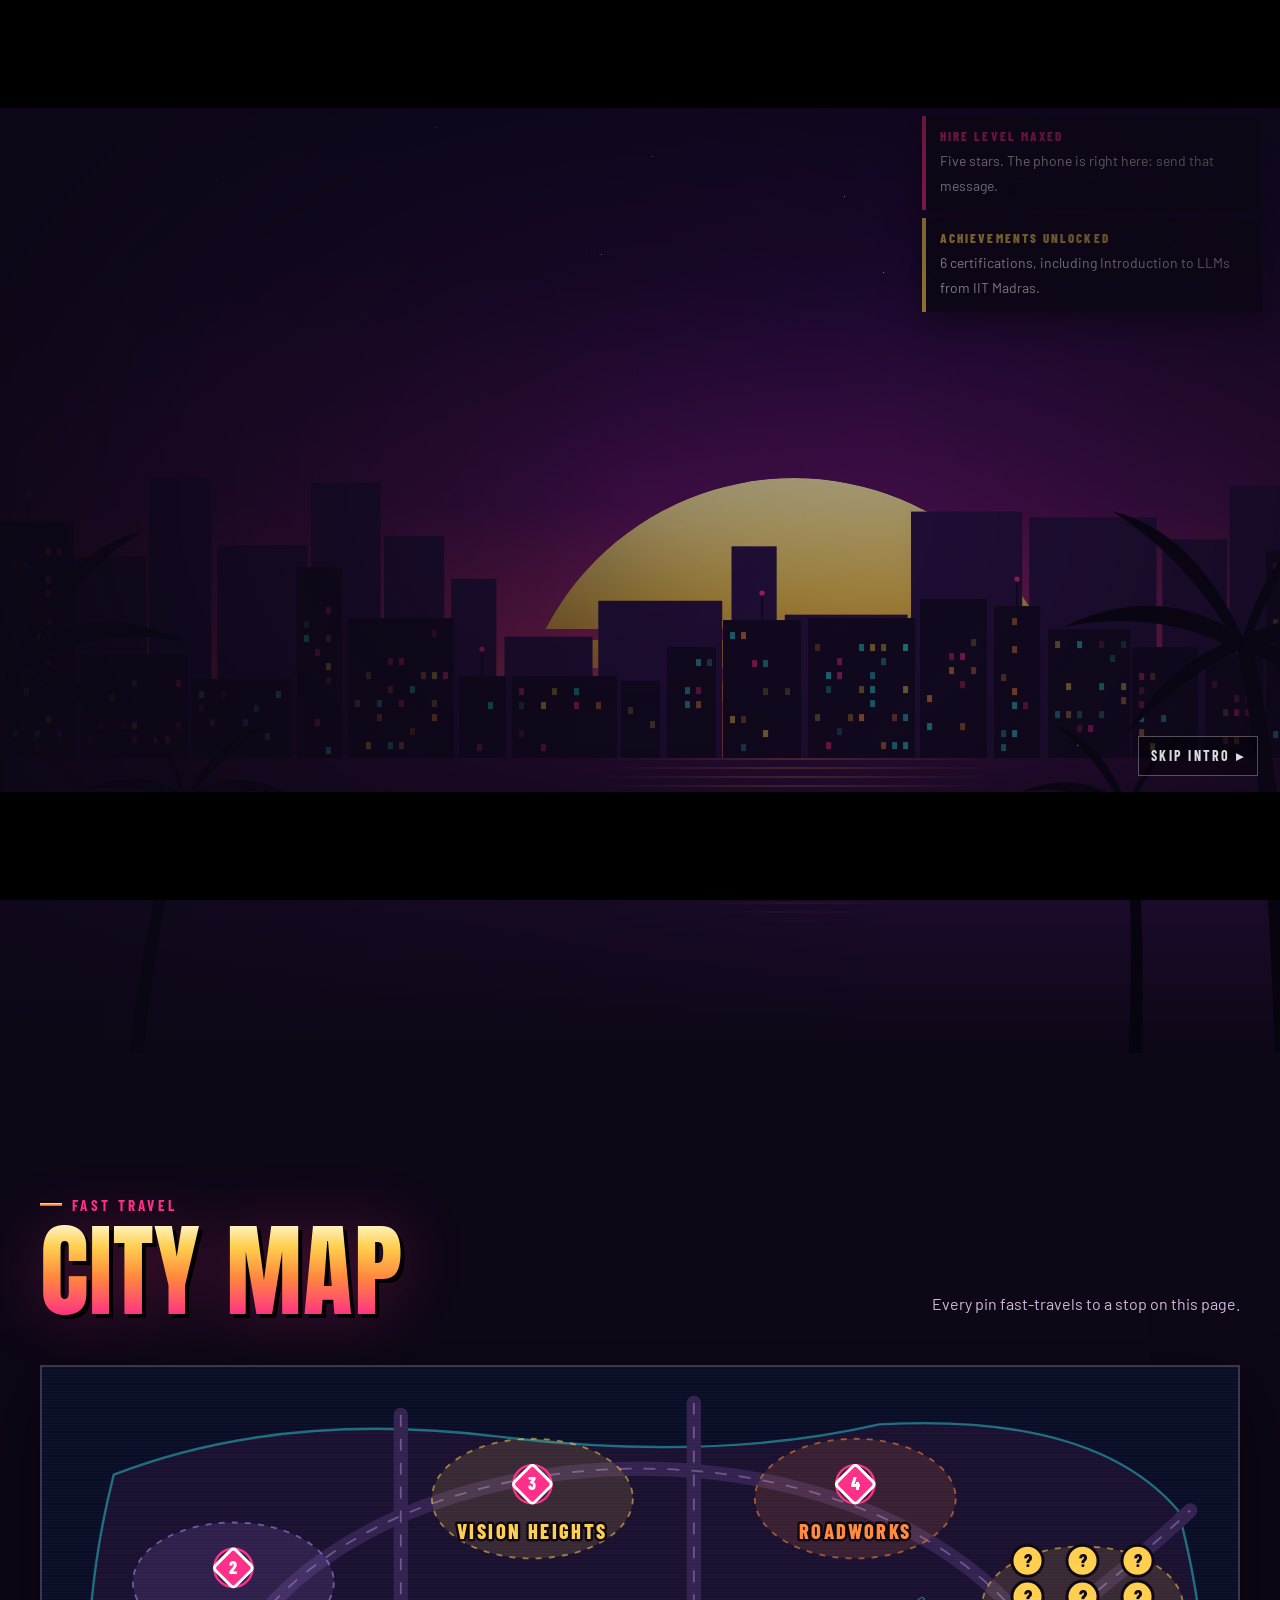
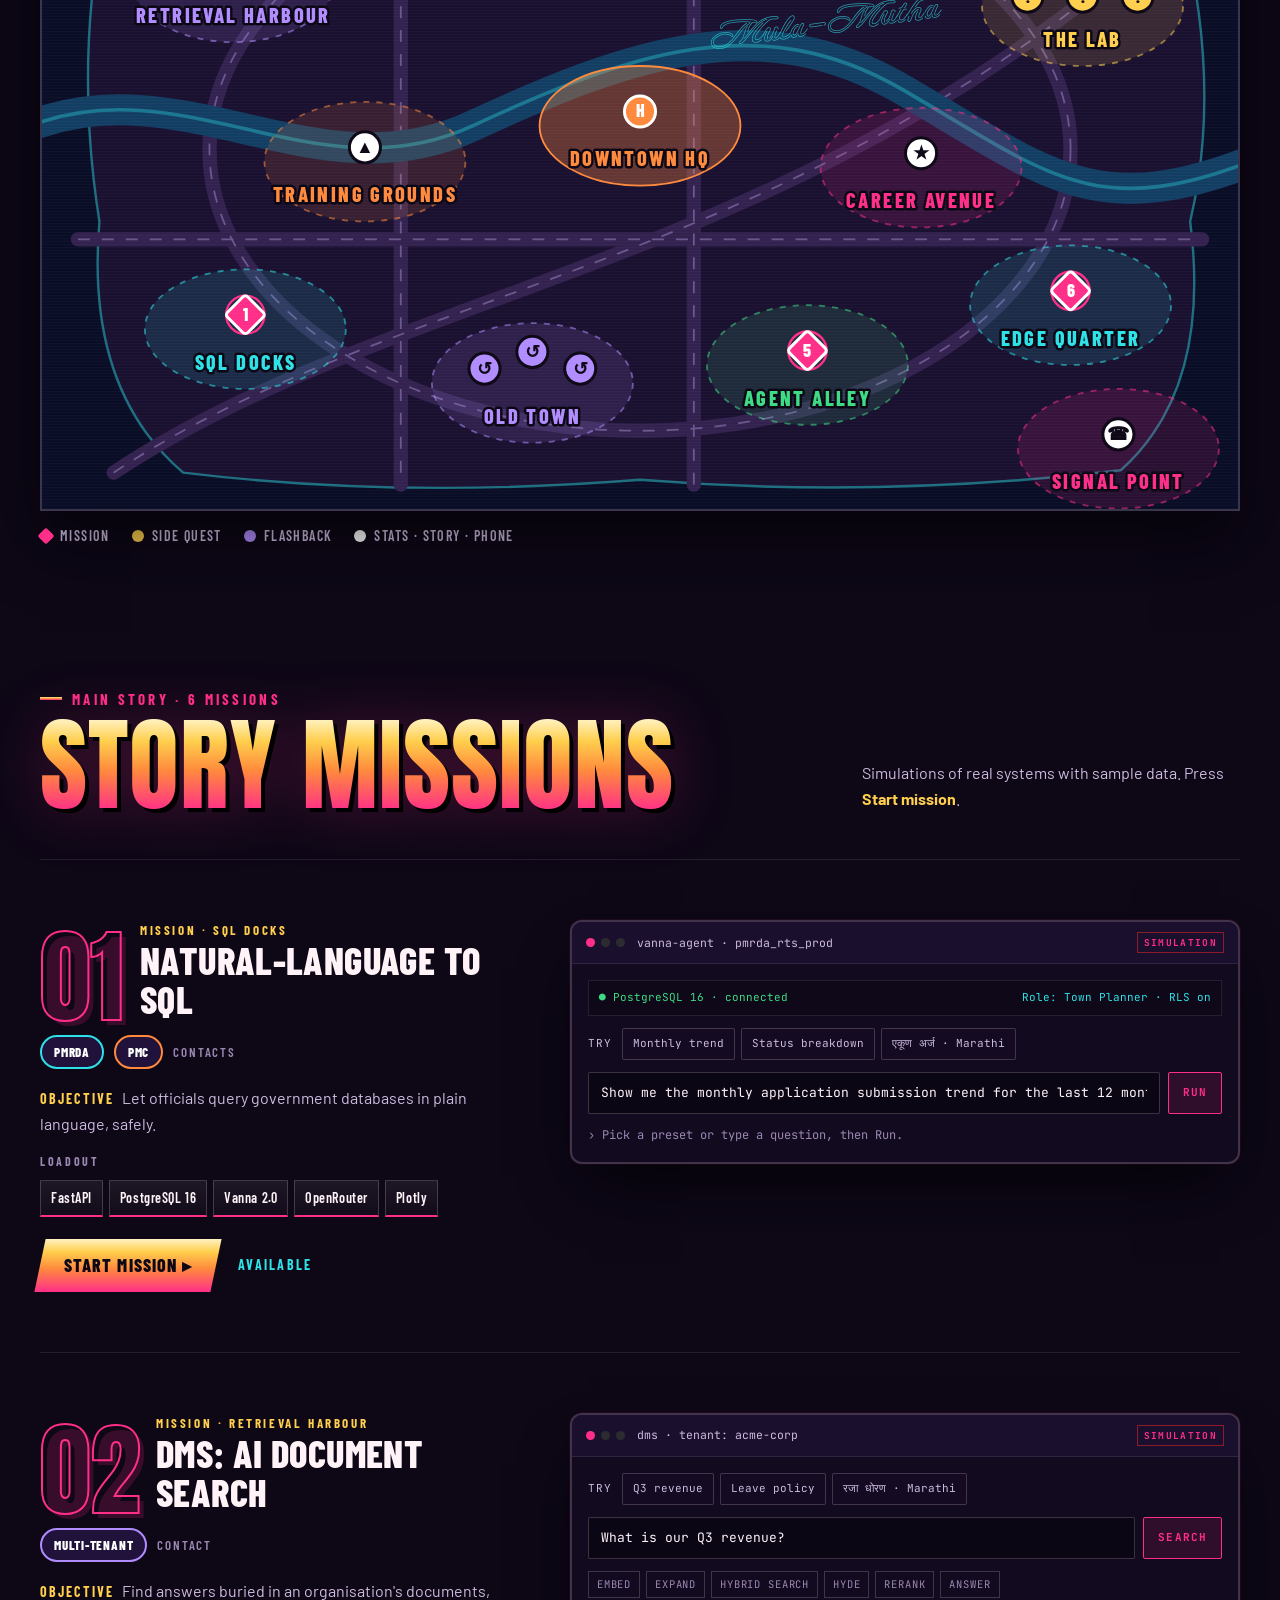
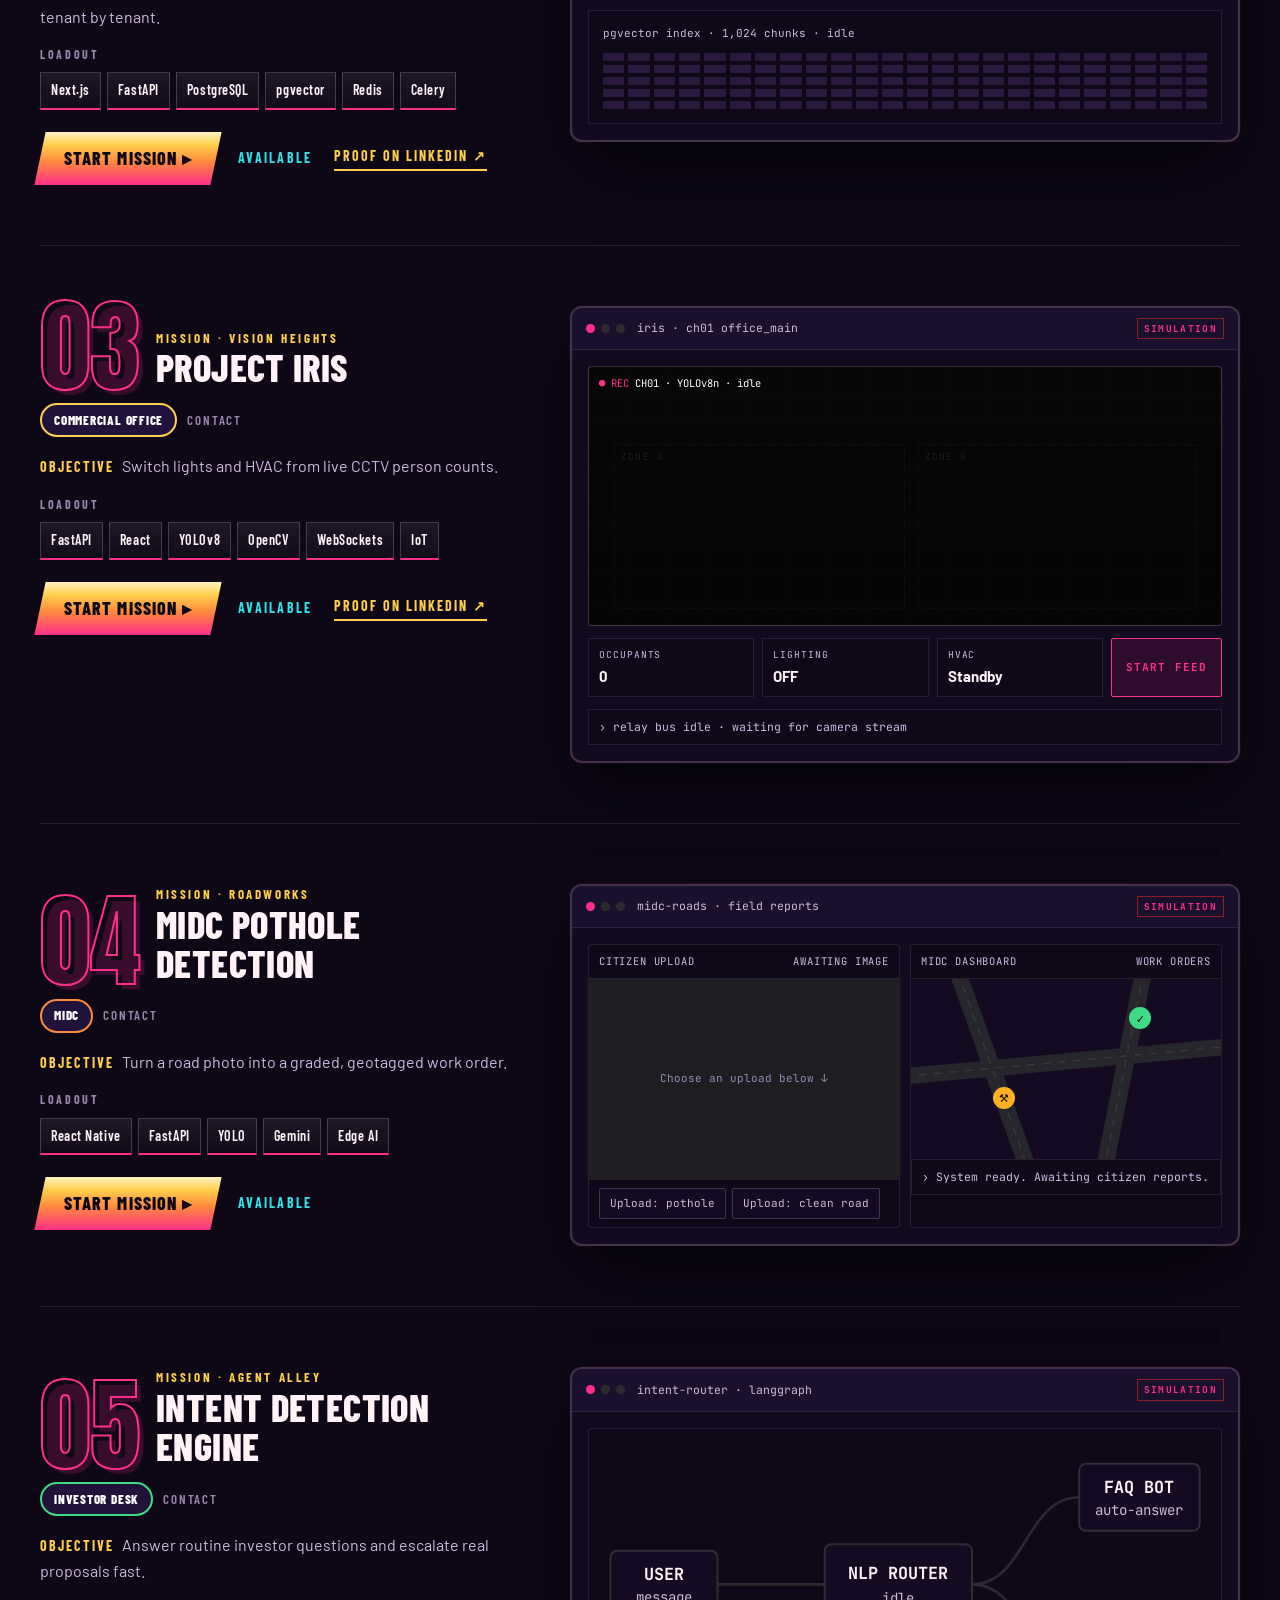
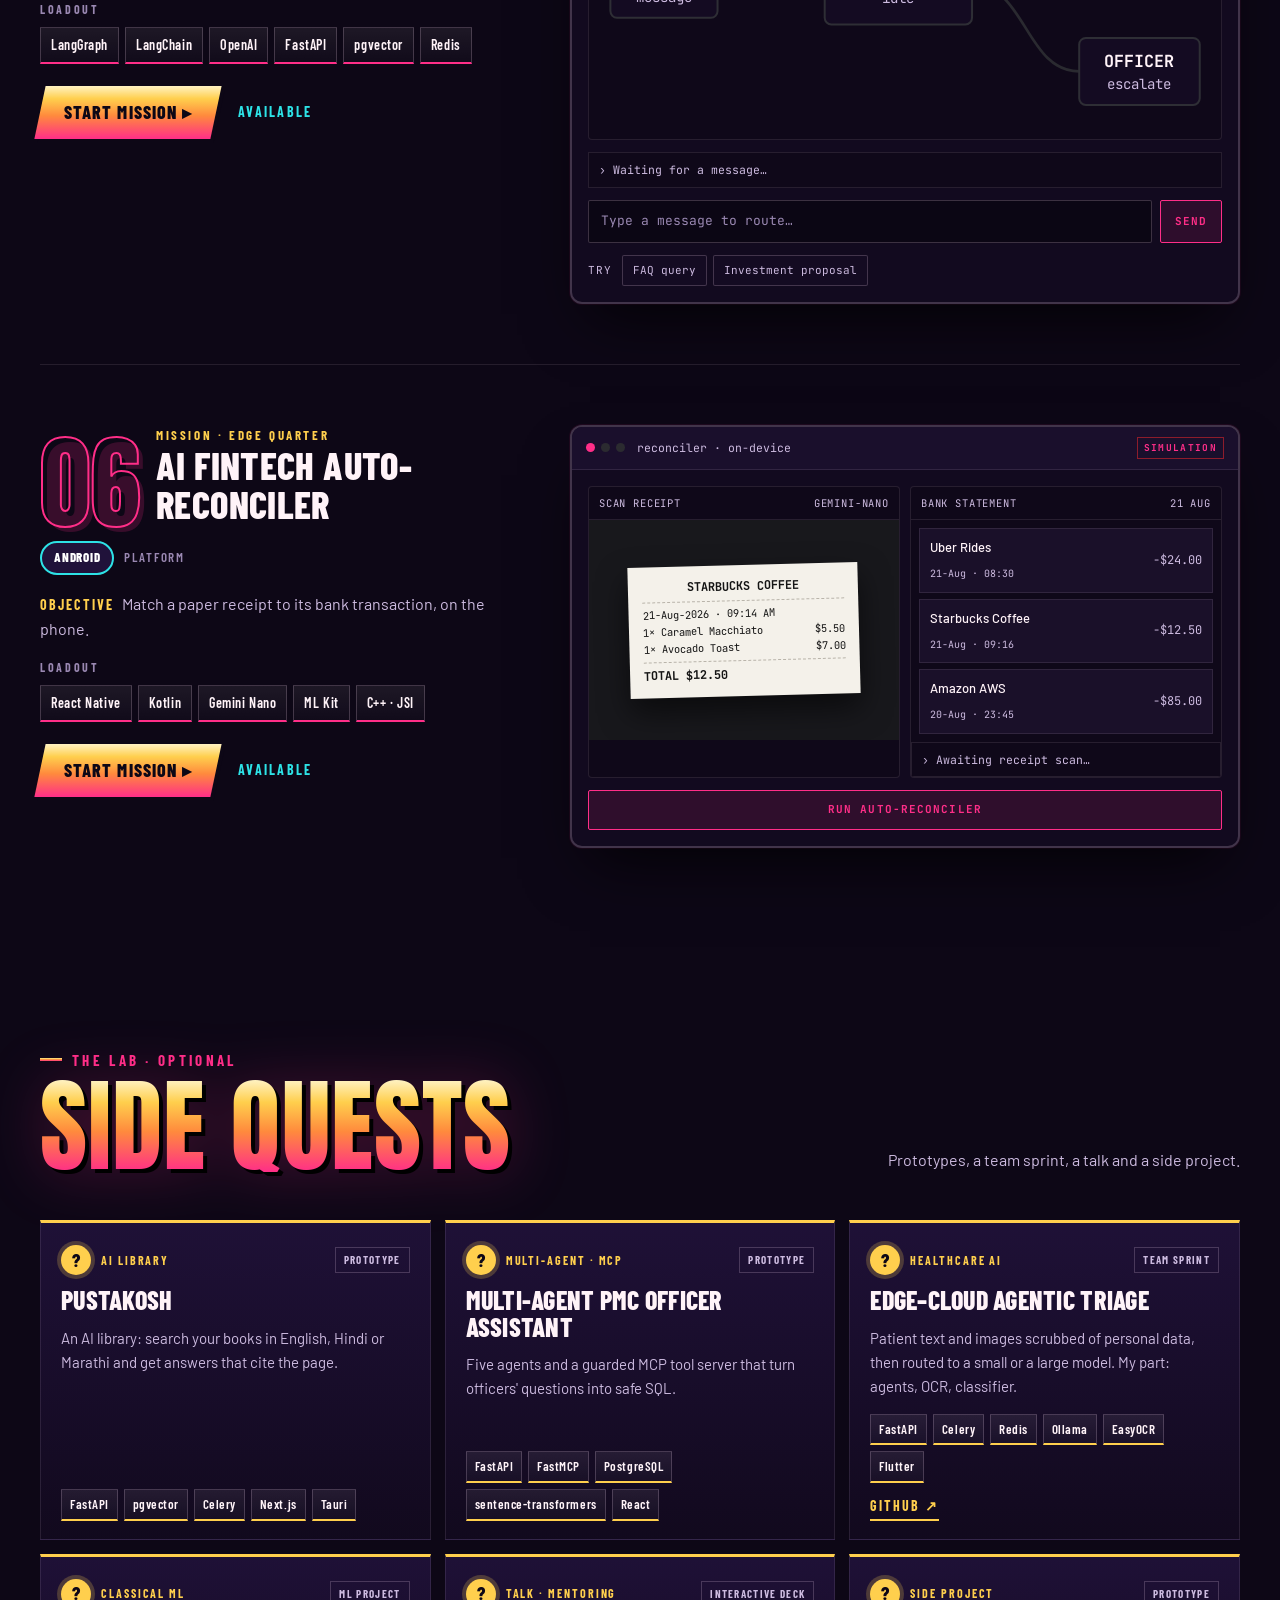
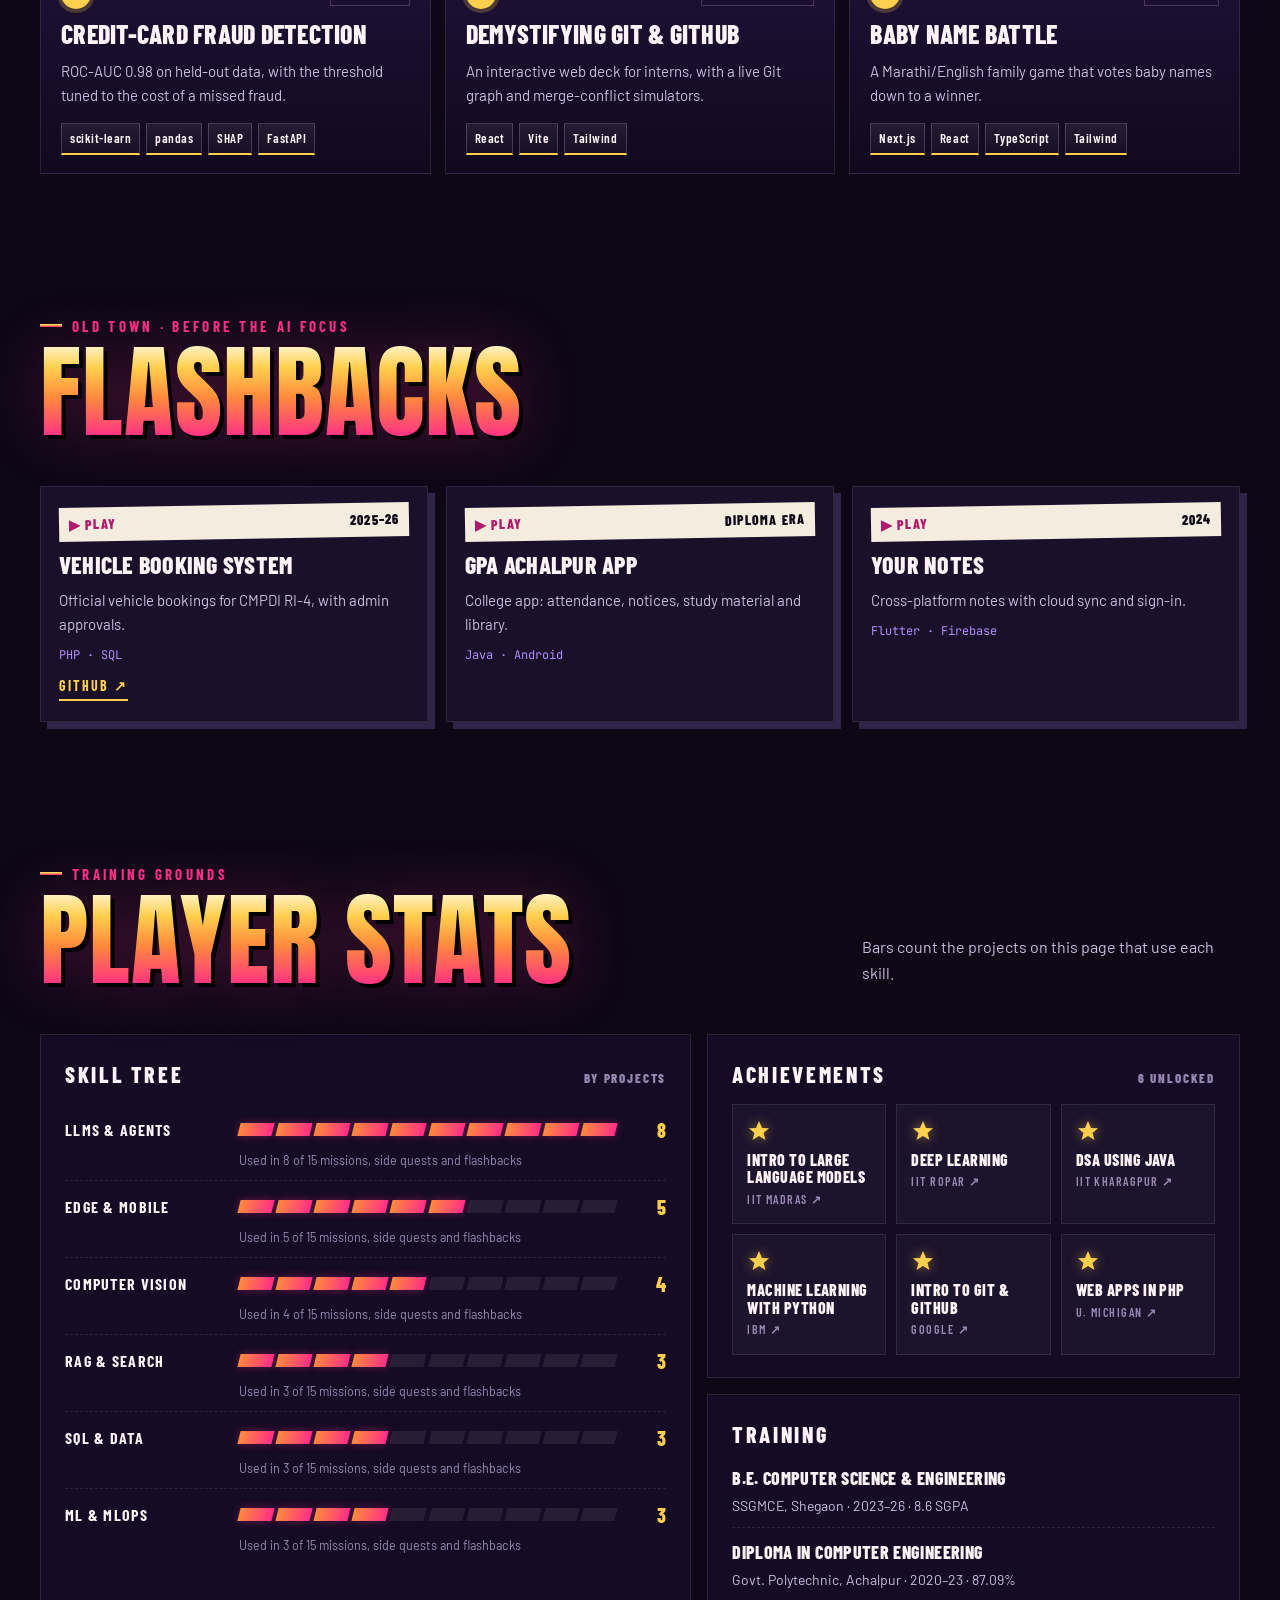
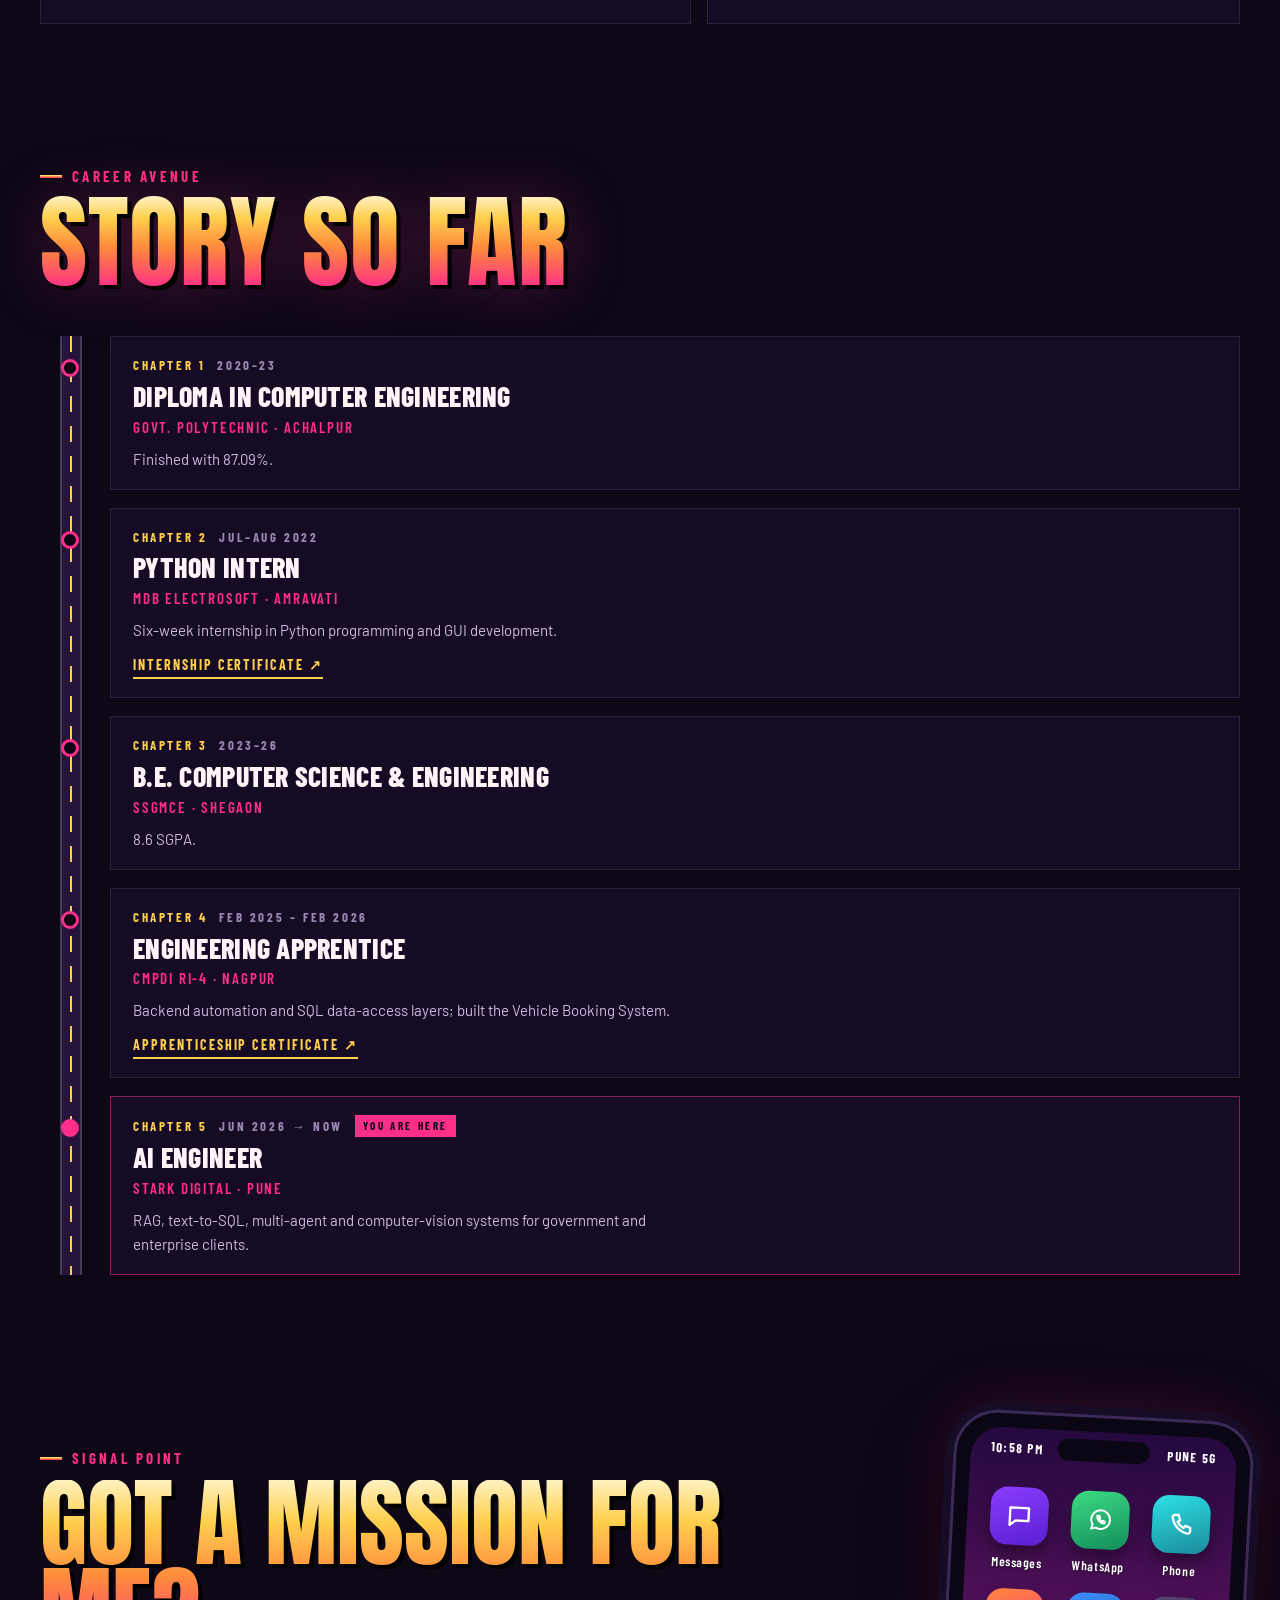
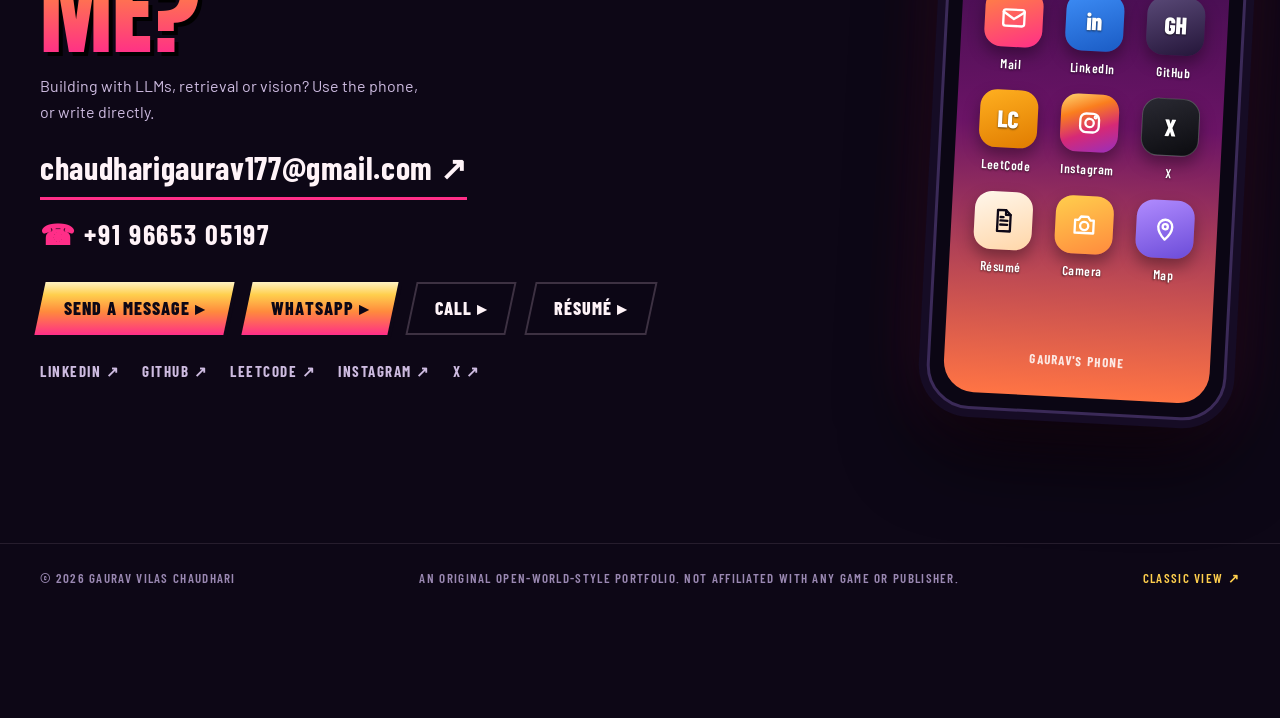
==== commit 33392be4: "git add index.html styles.css open-world git commit -m "feat: lighter, résumé-aligned copy and an Op" ====
--- a/open-world/index.html
+++ b/open-world/index.html
@@ -17,8 +17,8 @@
         href="https://fonts.googleapis.com/css2?family=Anton&family=Barlow+Condensed:wght@500;600;700;800&family=Barlow:wght@400;500;600&family=JetBrains+Mono:wght@400;500;700&family=Neonderthaw&display=swap"
         rel="stylesheet">
     <!-- Base styles and the six demo components come from the classic site. -->
-    <link rel="stylesheet" href="../styles.css?v=8">
-    <link rel="stylesheet" href="world.css?v=4">
+    <link rel="stylesheet" href="../styles.css?v=10">
+    <link rel="stylesheet" href="world.css?v=5">
 
     <!-- Intro plays once per tab; skipped for reduced motion and deep links.
          If world.js never boots, a watchdog reveals the page after 5s. -->
@@ -207,8 +207,7 @@
                         <p class="ow-kicker">Fast travel</p>
                         <h2 class="ow-h2">City map</h2>
                     </div>
-                    <p class="ow-note">Every pin is a stop on this page. Pick one to fast-travel there: missions,
-                        side quests, flashbacks, stats and the phone.</p>
+                    <p class="ow-note">Every pin fast-travels to a stop on this page.</p>
                 </header>
                 <div class="map-box" id="city-map"></div>
                 <ul class="map-legend ui">
@@ -228,8 +227,7 @@
                         <p class="ow-kicker">Main story · 6 missions</p>
                         <h2 class="ow-h2">Story missions</h2>
                     </div>
-                    <p class="ow-note">Each mission is an interactive simulation of a real system, with sample data.
-                        Press <b>Start mission</b>, or take the controls yourself.</p>
+                    <p class="ow-note">Simulations of real systems with sample data. Press <b>Start mission</b>.</p>
                 </header>
 
                 <article class="mission" id="m1" data-num="01" data-district="sql-docks" data-skills="llm sql">
@@ -242,14 +240,7 @@
                             </div>
                         </div>
                         <div class="m-contacts"><span class="avatar" style="--c:#2de2e6">PMRDA</span><span class="avatar" style="--c:#ff8a3d">PMC</span><span>Contacts</span></div>
-                        <p class="m-obj"><b>Objective</b>Let officials question two government databases in plain
-                            language (PMRDA's Right-to-Service applications and PMC's citizen complaints) without
-                            ever seeing what they shouldn't.</p>
-                        <ul class="intel">
-                            <li>Live PostgreSQL 16 schema discovery with semantic filtering</li>
-                            <li>SQL guard: one read-only SELECT, sensitive columns blocked, read-only role</li>
-                            <li>English, Marathi, Hinglish and Marathi typed in Latin script</li>
-                        </ul>
+                        <p class="m-obj"><b>Objective</b>Let officials query government databases in plain language, safely.</p>
                         <div class="loadout"><span class="lbl">Loadout</span>
                             <ul class="slots"><li>FastAPI</li><li>PostgreSQL 16</li><li>Vanna 2.0</li><li>OpenRouter</li><li>Plotly</li></ul>
                         </div>
@@ -310,13 +301,7 @@
                             </div>
                         </div>
                         <div class="m-contacts"><span class="avatar" style="--c:#b18cff">Multi-tenant</span><span>Contact</span></div>
-                        <p class="m-obj"><b>Objective</b>Find the answer buried in an organisation's documents, in
-                            plain language, without one tenant ever seeing another's files.</p>
-                        <ul class="intel">
-                            <li>Hybrid pgvector + keyword search with a HyDE fallback</li>
-                            <li>Marathi ↔ English query expansion</li>
-                            <li>Async ingestion on Celery + Redis; tenant isolation with row-level security</li>
-                        </ul>
+                        <p class="m-obj"><b>Objective</b>Find answers buried in an organisation&#39;s documents, tenant by tenant.</p>
                         <div class="loadout"><span class="lbl">Loadout</span>
                             <ul class="slots"><li>Next.js</li><li>FastAPI</li><li>PostgreSQL</li><li>pgvector</li><li>Redis</li><li>Celery</li></ul>
                         </div>
@@ -374,13 +359,7 @@
                             </div>
                         </div>
                         <div class="m-contacts"><span class="avatar" style="--c:#ffcf4d">Commercial office</span><span>Contact</span></div>
-                        <p class="m-obj"><b>Objective</b>Retire the motion sensors: watch the cameras, count people per
-                            zone, and switch lights and HVAC to match.</p>
-                        <ul class="intel">
-                            <li>Multi-camera YOLOv8 occupancy tracking at ~1 s latency</li>
-                            <li>OpenCV mapping of detections onto the floor plan</li>
-                            <li>WebSocket telemetry to IoT relays for lights and HVAC</li>
-                        </ul>
+                        <p class="m-obj"><b>Objective</b>Switch lights and HVAC from live CCTV person counts.</p>
                         <div class="loadout"><span class="lbl">Loadout</span>
                             <ul class="slots"><li>FastAPI</li><li>React</li><li>YOLOv8</li><li>OpenCV</li><li>WebSockets</li><li>IoT</li></ul>
                         </div>
@@ -422,13 +401,7 @@
                             </div>
                         </div>
                         <div class="m-contacts"><span class="avatar" style="--c:#ff8a3d">MIDC</span><span>Contact</span></div>
-                        <p class="m-obj"><b>Objective</b>Turn a citizen's road photo into a graded, geotagged work
-                            order, and throw out the false alarms.</p>
-                        <ul class="intel">
-                            <li>YOLO detection plus a Gemini multimodal check</li>
-                            <li>Severity scoring and false-positive filtering</li>
-                            <li>Officer map dashboard with work orders</li>
-                        </ul>
+                        <p class="m-obj"><b>Objective</b>Turn a road photo into a graded, geotagged work order.</p>
                         <div class="loadout"><span class="lbl">Loadout</span>
                             <ul class="slots"><li>React Native</li><li>FastAPI</li><li>YOLO</li><li>Gemini</li><li>Edge AI</li></ul>
                         </div>
@@ -480,13 +453,7 @@
                             </div>
                         </div>
                         <div class="m-contacts"><span class="avatar" style="--c:#3ddc84">Investor desk</span><span>Contact</span></div>
-                        <p class="m-obj"><b>Objective</b>Read every investor enquiry, answer the routine ones, and put
-                            real investment proposals in front of an officer fast.</p>
-                        <ul class="intel">
-                            <li>LangGraph multi-agent routing graph</li>
-                            <li>pgvector semantic intent classifier</li>
-                            <li>FAQ auto-answer or human escalation, with priority</li>
-                        </ul>
+                        <p class="m-obj"><b>Objective</b>Answer routine investor questions and escalate real proposals fast.</p>
                         <div class="loadout"><span class="lbl">Loadout</span>
                             <ul class="slots"><li>LangGraph</li><li>LangChain</li><li>OpenAI</li><li>FastAPI</li><li>pgvector</li><li>Redis</li></ul>
                         </div>
@@ -536,13 +503,7 @@
                             </div>
                         </div>
                         <div class="m-contacts"><span class="avatar" style="--c:#2de2e6">Android</span><span>Platform</span></div>
-                        <p class="m-obj"><b>Objective</b>Match a paper receipt to its bank transaction, on the phone
-                            itself.</p>
-                        <ul class="intel">
-                            <li>On-device Gemini Nano with ML Kit OCR fallback</li>
-                            <li>Three-tier matching: amount, time window, fuzzy merchant name</li>
-                            <li>Hot path in C++ through a custom JSI bridge</li>
-                        </ul>
+                        <p class="m-obj"><b>Objective</b>Match a paper receipt to its bank transaction, on the phone.</p>
                         <div class="loadout"><span class="lbl">Loadout</span>
                             <ul class="slots"><li>React Native</li><li>Kotlin</li><li>Gemini Nano</li><li>ML Kit</li><li>C++ · JSI</li></ul>
                         </div>
@@ -592,44 +553,25 @@
                         <p class="ow-kicker">The Lab · optional</p>
                         <h2 class="ow-h2">Side quests</h2>
                     </div>
-                    <p class="ow-note">Prototypes, a team sprint, a talk and a side project: the work around the main
-                        story.</p>
+                    <p class="ow-note">Prototypes, a team sprint, a talk and a side project.</p>
                 </header>
                 <div class="quests">
                     <article class="quest" id="q1" data-skills="rag llm ml">
                         <div class="q-top"><span class="q-mark" aria-hidden="true">?</span><span class="q-kind">AI library</span><span class="q-status">Prototype</span></div>
                         <h3>Pustakosh</h3>
-                        <p>Upload books, search them in English, Hindi or Marathi, and get answers that cite the page.
-                            Built on the DMS engine.</p>
-                        <ul class="intel">
-                            <li>Hybrid pgvector + full-text search, reranked, with a HyDE fallback</li>
-                            <li>Answers open the PDF at the cited page</li>
-                            <li>Swappable LLM and embedding providers, including local BGE-M3</li>
-                        </ul>
+                        <p>An AI library: search your books in English, Hindi or Marathi and get answers that cite the page.</p>
                         <div class="q-foot"><ul class="rewards"><li>FastAPI</li><li>pgvector</li><li>Celery</li><li>Next.js</li><li>Tauri</li></ul></div>
                     </article>
                     <article class="quest" id="q2" data-skills="llm sql">
                         <div class="q-top"><span class="q-mark" aria-hidden="true">?</span><span class="q-kind">Multi-agent · MCP</span><span class="q-status">Prototype</span></div>
-                        <h3>PMC Officer Assistant v1</h3>
-                        <p>An earlier, MCP-based take on the PMC complaints assistant: officers ask in English or
-                            Marathi, and a team of agents finds the right query and runs it safely.</p>
-                        <ul class="intel">
-                            <li>Five-agent orchestrator with OpenRouter tool-calling and model fallback</li>
-                            <li>FastMCP tool server: LIMIT 50, 8-second timeout, no write statements</li>
-                            <li>Query templates retrieved with e5 embeddings + keyword scores (RRF)</li>
-                        </ul>
+                        <h3>Multi-Agent PMC Officer Assistant</h3>
+                        <p>Five agents and a guarded MCP tool server that turn officers&#39; questions into safe SQL.</p>
                         <div class="q-foot"><ul class="rewards"><li>FastAPI</li><li>FastMCP</li><li>PostgreSQL</li><li>sentence-transformers</li><li>React</li></ul></div>
                     </article>
                     <article class="quest" id="q3" data-skills="llm vision">
                         <div class="q-top"><span class="q-mark" aria-hidden="true">?</span><span class="q-kind">Healthcare AI</span><span class="q-status">Team sprint</span></div>
                         <h3>Edge–Cloud Agentic Triage</h3>
-                        <p>Built in a six-day team sprint: patient text or images are scrubbed of personal data, then
-                            routed to a small or a larger local model.</p>
-                        <ul class="intel">
-                            <li>Redacts phones, emails, dates of birth, Aadhaar and PAN first</li>
-                            <li>OCR in English, Hindi and Marathi</li>
-                            <li>My part: agent restructure, OCR stage, domain-classifier rewrite</li>
-                        </ul>
+                        <p>Patient text and images scrubbed of personal data, then routed to a small or a large model. My part: agents, OCR, classifier.</p>
                         <div class="q-foot">
                             <ul class="rewards"><li>FastAPI</li><li>Celery</li><li>Redis</li><li>Ollama</li><li>EasyOCR</li><li>Flutter</li></ul>
                             <a class="q-link" href="https://github.com/gaurav-chaudhari-sdms-493/edge-cloud-agentic-triage" target="_blank" rel="noopener">GitHub ↗</a>
@@ -638,37 +580,19 @@
                     <article class="quest" id="q4" data-skills="ml">
                         <div class="q-top"><span class="q-mark" aria-hidden="true">?</span><span class="q-kind">Classical ML</span><span class="q-status">ML project</span></div>
                         <h3>Credit-Card Fraud Detection</h3>
-                        <p>A fraud classifier for a highly imbalanced dataset, tuned for the real cost of a mistake
-                            rather than for accuracy.</p>
-                        <ul class="intel">
-                            <li>Logistic Regression vs Random Forest: ROC-AUC 0.98 on held-out data</li>
-                            <li>Threshold chosen by cost: a missed fraud costs 100× a false alarm</li>
-                            <li>SHAP explanations and a FastAPI /predict endpoint</li>
-                        </ul>
+                        <p>ROC-AUC 0.98 on held-out data, with the threshold tuned to the cost of a missed fraud.</p>
                         <div class="q-foot"><ul class="rewards"><li>scikit-learn</li><li>pandas</li><li>SHAP</li><li>FastAPI</li></ul></div>
                     </article>
                     <article class="quest" id="q5" data-skills="">
                         <div class="q-top"><span class="q-mark" aria-hidden="true">?</span><span class="q-kind">Talk · mentoring</span><span class="q-status">Interactive deck</span></div>
                         <h3>Demystifying Git &amp; GitHub</h3>
-                        <p>A hands-on session for 2nd- and 3rd-year interns, built as an interactive web deck instead
-                            of slides.</p>
-                        <ul class="intel">
-                            <li>Live Git graph with a terminal and a merge-conflict resolver</li>
-                            <li>Rebase-vs-merge and pull-request simulators</li>
-                            <li>Presenter tools, speaker notes and a closing quiz</li>
-                        </ul>
+                        <p>An interactive web deck for interns, with a live Git graph and merge-conflict simulators.</p>
                         <div class="q-foot"><ul class="rewards"><li>React</li><li>Vite</li><li>Tailwind</li></ul></div>
                     </article>
                     <article class="quest" id="q6" data-skills="">
                         <div class="q-top"><span class="q-mark" aria-hidden="true">?</span><span class="q-kind">Side project</span><span class="q-status">Prototype</span></div>
                         <h3>Baby Name Battle</h3>
-                        <p>A mobile-first Marathi/English game: family members suggest baby names, then vote them down
-                            through elimination rounds to a winner.</p>
-                        <ul class="intel">
-                            <li>Round engine with a top-5 final and joint winners, covered by tests</li>
-                            <li>Duplicate-name merging and phone-number normalisation</li>
-                            <li>PIN-protected admin dashboard with an audit log</li>
-                        </ul>
+                        <p>A Marathi/English family game that votes baby names down to a winner.</p>
                         <div class="q-foot"><ul class="rewards"><li>Next.js</li><li>React</li><li>TypeScript</li><li>Tailwind</li></ul></div>
                     </article>
                 </div>
@@ -688,22 +612,20 @@
                     <article class="vhs" id="f1" data-skills="sql">
                         <div class="vhs-label"><span>▶ Play</span>2025–26</div>
                         <h3>Vehicle Booking System</h3>
-                        <p>Built for CMPDI RI-4, Nagpur: official vehicle bookings with login, availability checks and
-                            an admin approval panel.</p>
+                        <p>Official vehicle bookings for CMPDI RI-4, with admin approvals.</p>
                         <p class="vhs-stack">PHP · SQL</p>
                         <a class="q-link" href="https://github.com/Gaurav-Chaudhari-2003/VehicleBooking" target="_blank" rel="noopener">GitHub ↗</a>
                     </article>
                     <article class="vhs" id="f2" data-skills="edge">
                         <div class="vhs-label"><span>▶ Play</span>Diploma era</div>
                         <h3>GPA Achalpur App</h3>
-                        <p>Android app for Government Polytechnic, Achalpur: attendance, notices, study material,
-                            library management and college details.</p>
+                        <p>College app: attendance, notices, study material and library.</p>
                         <p class="vhs-stack">Java · Android</p>
                     </article>
                     <article class="vhs" id="f3" data-skills="edge">
                         <div class="vhs-label"><span>▶ Play</span>2024</div>
                         <h3>Your Notes</h3>
-                        <p>Cross-platform notes app with cloud sync, sign-in, search and a dark mode.</p>
+                        <p>Cross-platform notes with cloud sync and sign-in.</p>
                         <p class="vhs-stack">Flutter · Firebase</p>
                     </article>
                 </div>
@@ -718,8 +640,7 @@
                         <p class="ow-kicker">Training Grounds</p>
                         <h2 class="ow-h2">Player stats</h2>
                     </div>
-                    <p class="ow-note">Each bar counts the missions, side quests and flashbacks on this page that use
-                        the skill. No made-up percentages.</p>
+                    <p class="ow-note">Bars count the projects on this page that use each skill.</p>
                 </header>
                 <div class="stats-grid">
                     <div class="panel-ow">
@@ -770,7 +691,7 @@
                         <p class="ch-kicker">Chapter 2 <span>Jul–Aug 2022</span></p>
                         <h3>Python Intern</h3>
                         <p class="ch-org">MDB Electrosoft · Amravati</p>
-                        <p>Six-week internship (1 Jul – 14 Aug 2022) in Python programming and GUI development; delivered the projects on time.</p>
+                        <p>Six-week internship in Python programming and GUI development.</p>
                         <a class="q-link" href="https://photos.app.goo.gl/87jyKpqd8yQv7u2EA" target="_blank" rel="noopener">Internship certificate ↗</a>
                     </li>
                     <li class="chapter">
@@ -783,16 +704,14 @@
                         <p class="ch-kicker">Chapter 4 <span>Feb 2025 – Feb 2026</span></p>
                         <h3>Engineering Apprentice</h3>
                         <p class="ch-org">CMPDI RI-4 · Nagpur</p>
-                        <p>Backend automation workflows and SQL data-access layers for enterprise web apps, including
-                            the Vehicle Booking System.</p>
+                        <p>Backend automation and SQL data-access layers; built the Vehicle Booking System.</p>
                         <a class="q-link" href="https://photos.app.goo.gl/cXYuocPE2nUkgQCb9" target="_blank" rel="noopener">Apprenticeship certificate ↗</a>
                     </li>
                     <li class="chapter now">
                         <p class="ch-kicker">Chapter 5 <span>Jun 2026 → now</span><em class="here-tag">You are here</em></p>
                         <h3>AI Engineer</h3>
                         <p class="ch-org">Stark Digital · Pune</p>
-                        <p>RAG pipelines, natural-language analytics engines, vision telemetry systems and edge-AI
-                            solutions.</p>
+                        <p>RAG, text-to-SQL, multi-agent and computer-vision systems for government and enterprise clients.</p>
                     </li>
                 </ol>
             </div>
@@ -804,8 +723,7 @@
                 <div class="cta">
                     <p class="ow-kicker">Signal Point</p>
                     <h2 class="cta-title">Got a mission for me?</h2>
-                    <p class="ow-note">Building something with LLMs, retrieval or computer vision? Use the phone, or
-                        write directly.</p>
+                    <p class="ow-note">Building with LLMs, retrieval or vision? Use the phone, or write directly.</p>
                     <a class="cta-mail" href="mailto:chaudharigaurav177@gmail.com">chaudharigaurav177@gmail.com ↗</a>
                     <a class="cta-phone" href="tel:+919665305197">+91 96653 05197</a>
                     <div class="cta-links">
@@ -873,7 +791,7 @@
     </footer>
 
     <script src="../script.js?v=7"></script>
-    <script src="world.js?v=3"></script>
+    <script src="world.js?v=4"></script>
 </body>
 
 </html>
--- a/styles.css
+++ b/styles.css
@@ -394,6 +394,30 @@
     color: #fff;
 }
 
+.nav-ow {
+    flex: none;
+    padding: 8px 12px;
+    font-family: var(--f-mono);
+    font-size: 11px;
+    font-weight: 700;
+    letter-spacing: 0.08em;
+    text-transform: uppercase;
+    white-space: nowrap;
+    color: #12081f;
+    background: linear-gradient(90deg, #ff2e88, #ff8a3d);
+    border-radius: 3px;
+    transition: filter 0.2s, transform 0.2s;
+}
+
+.nav-ow:hover {
+    filter: brightness(1.12);
+    transform: translateY(-1px);
+}
+
+.nav-menu a.menu-ow {
+    color: #ff8a3d;
+}
+
 .contact-cv {
     margin-top: 6px;
 }
@@ -909,6 +933,10 @@
     flex-direction: column;
     gap: 18px;
     min-width: 0;
+    /* short pitch stays in view while you scroll past the taller demo */
+    position: sticky;
+    top: calc(var(--nav-h) + 24px);
+    align-self: start;
 }
 
 .sys-meta {
@@ -969,8 +997,7 @@
     display: flex;
     flex-direction: column;
     gap: 14px;
-    margin-top: auto;
-    padding-top: 6px;
+    padding-top: 2px;
 }
 
 .stack-line {
@@ -2638,51 +2665,7 @@
 /* =========================================================
    Responsive
    ========================================================= */
-@media (max-width: 1180px) {
-    .nav-status {
-        display: none;
-    }
-}
-
 @media (max-width: 1080px) {
-    .lab-grid {
-        grid-template-columns: repeat(2, minmax(0, 1fr));
-    }
-
-    .hero-grid {
-        grid-template-columns: minmax(0, 1.2fr) minmax(0, 0.8fr);
-    }
-
-    .caps {
-        grid-column: 1 / -1;
-        display: grid;
-        grid-template-columns: repeat(3, minmax(0, 1fr));
-        margin-top: 8px;
-    }
-
-    .hero-links {
-        grid-column: 1 / -1;
-    }
-
-    .sys {
-        grid-template-columns: minmax(0, 1fr);
-    }
-
-    .sys-foot {
-        margin-top: 0;
-    }
-
-    .archive li {
-        grid-template-columns: 56px minmax(0, 1fr) minmax(0, 1.6fr);
-    }
-
-    .a-stack {
-        grid-column: 3;
-        text-align: left;
-    }
-}
-
-@media (max-width: 900px) {
 
     .nav-links,
     .nav-status {
@@ -2717,7 +2700,7 @@
     }
 
     .nav-menu.is-open {
-        max-height: 420px;
+        max-height: 520px;
         opacity: 1;
         visibility: visible;
     }
@@ -2742,6 +2725,60 @@
         color: var(--red);
     }
 
+    .nav-ow {
+        display: none;
+    }
+}
+
+@media (max-width: 1180px) {
+    .nav-status {
+        display: none;
+    }
+}
+
+@media (max-width: 1080px) {
+    .lab-grid {
+        grid-template-columns: repeat(2, minmax(0, 1fr));
+    }
+
+    .hero-grid {
+        grid-template-columns: minmax(0, 1.2fr) minmax(0, 0.8fr);
+    }
+
+    .caps {
+        grid-column: 1 / -1;
+        display: grid;
+        grid-template-columns: repeat(3, minmax(0, 1fr));
+        margin-top: 8px;
+    }
+
+    .hero-links {
+        grid-column: 1 / -1;
+    }
+
+    .sys {
+        grid-template-columns: minmax(0, 1fr);
+    }
+
+    .sys-info {
+        position: static;
+    }
+
+    .sys-foot {
+        margin-top: 0;
+    }
+
+    .archive li {
+        grid-template-columns: 56px minmax(0, 1fr) minmax(0, 1.6fr);
+    }
+
+    .a-stack {
+        grid-column: 3;
+        text-align: left;
+    }
+}
+
+@media (max-width: 900px) {
     .about-grid,
     .contact-grid {
         grid-template-columns: minmax(0, 1fr);
--- a/open-world/world.css
+++ b/open-world/world.css
@@ -950,7 +950,9 @@
 }
 
 .briefing {
-    position: relative;
+    position: sticky;
+    top: 84px;
+    align-self: start;
     display: flex;
     flex-direction: column;
     gap: 16px;
@@ -2920,6 +2922,11 @@
         grid-template-columns: minmax(0, 1fr);
     }
 
+    .briefing {
+        position: relative;
+        top: auto;
+    }
+
     .quests,
     .flashbacks {
         grid-template-columns: repeat(2, minmax(0, 1fr));
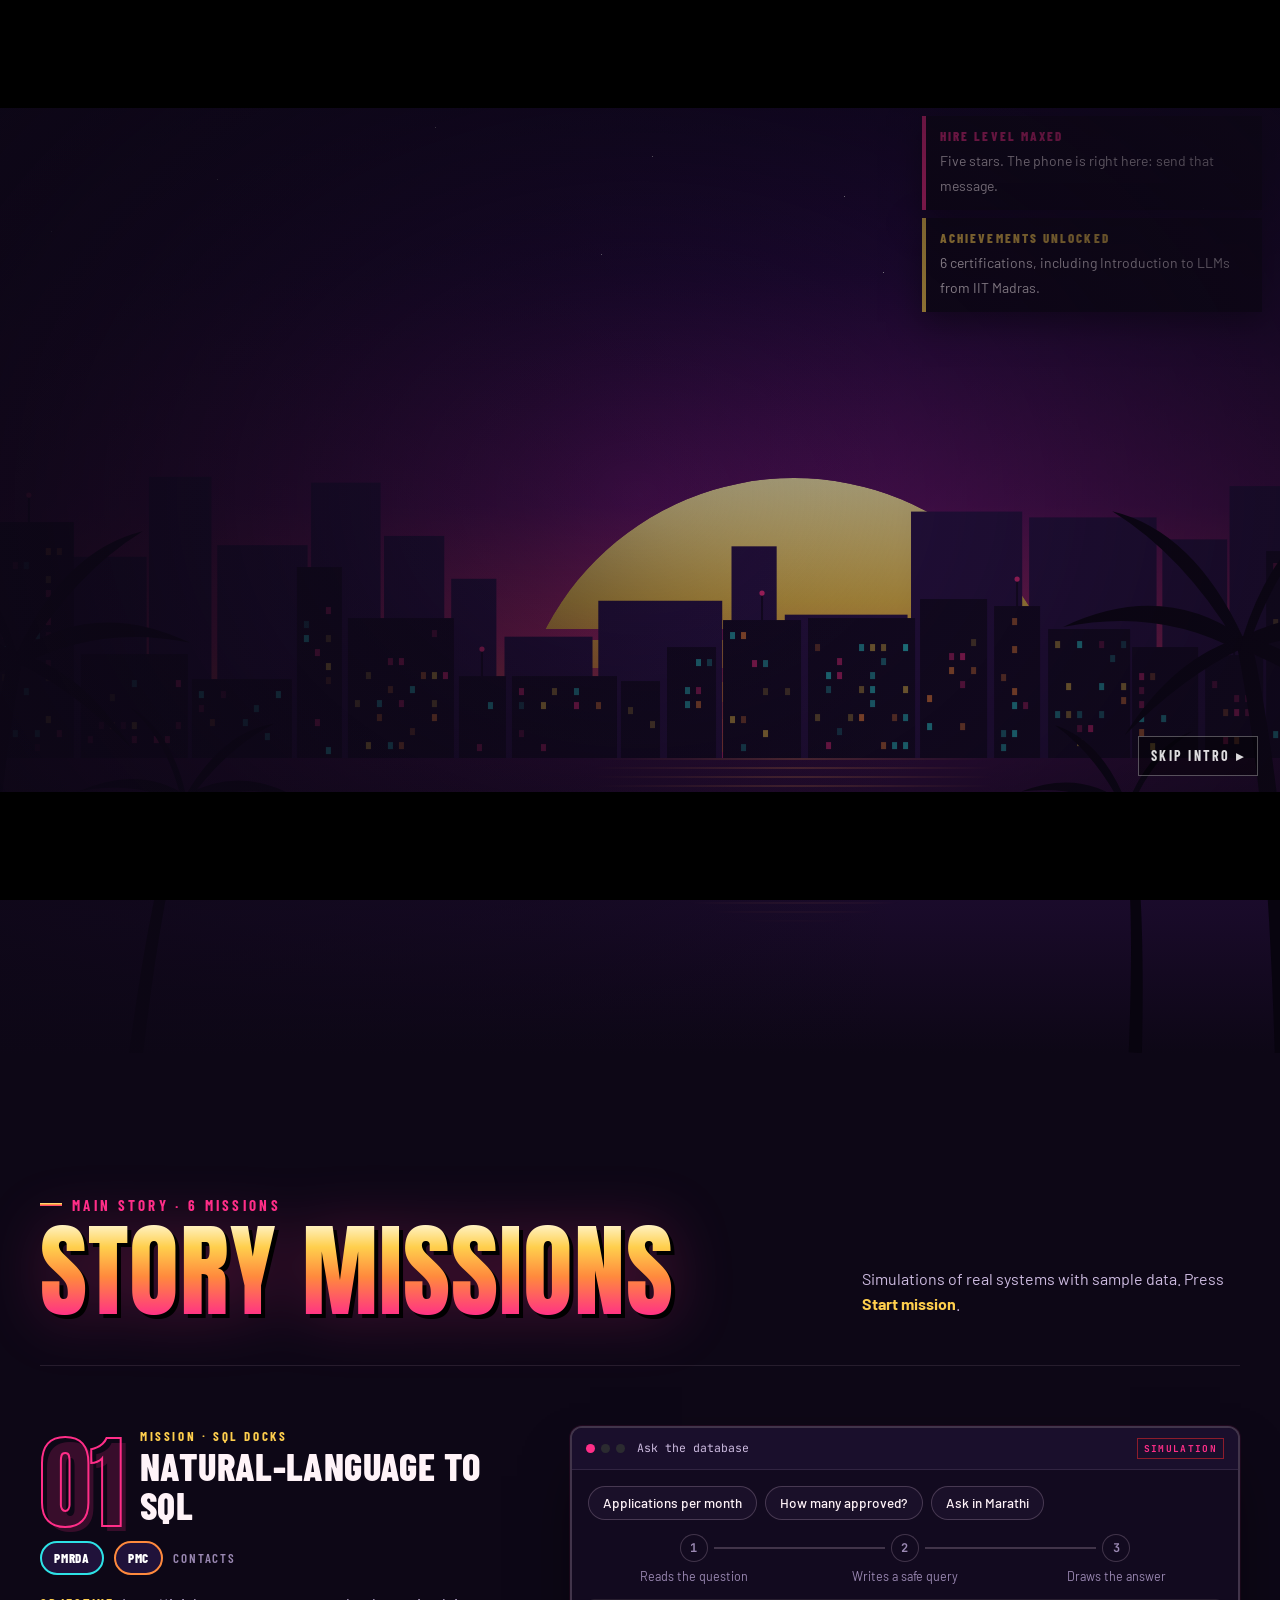
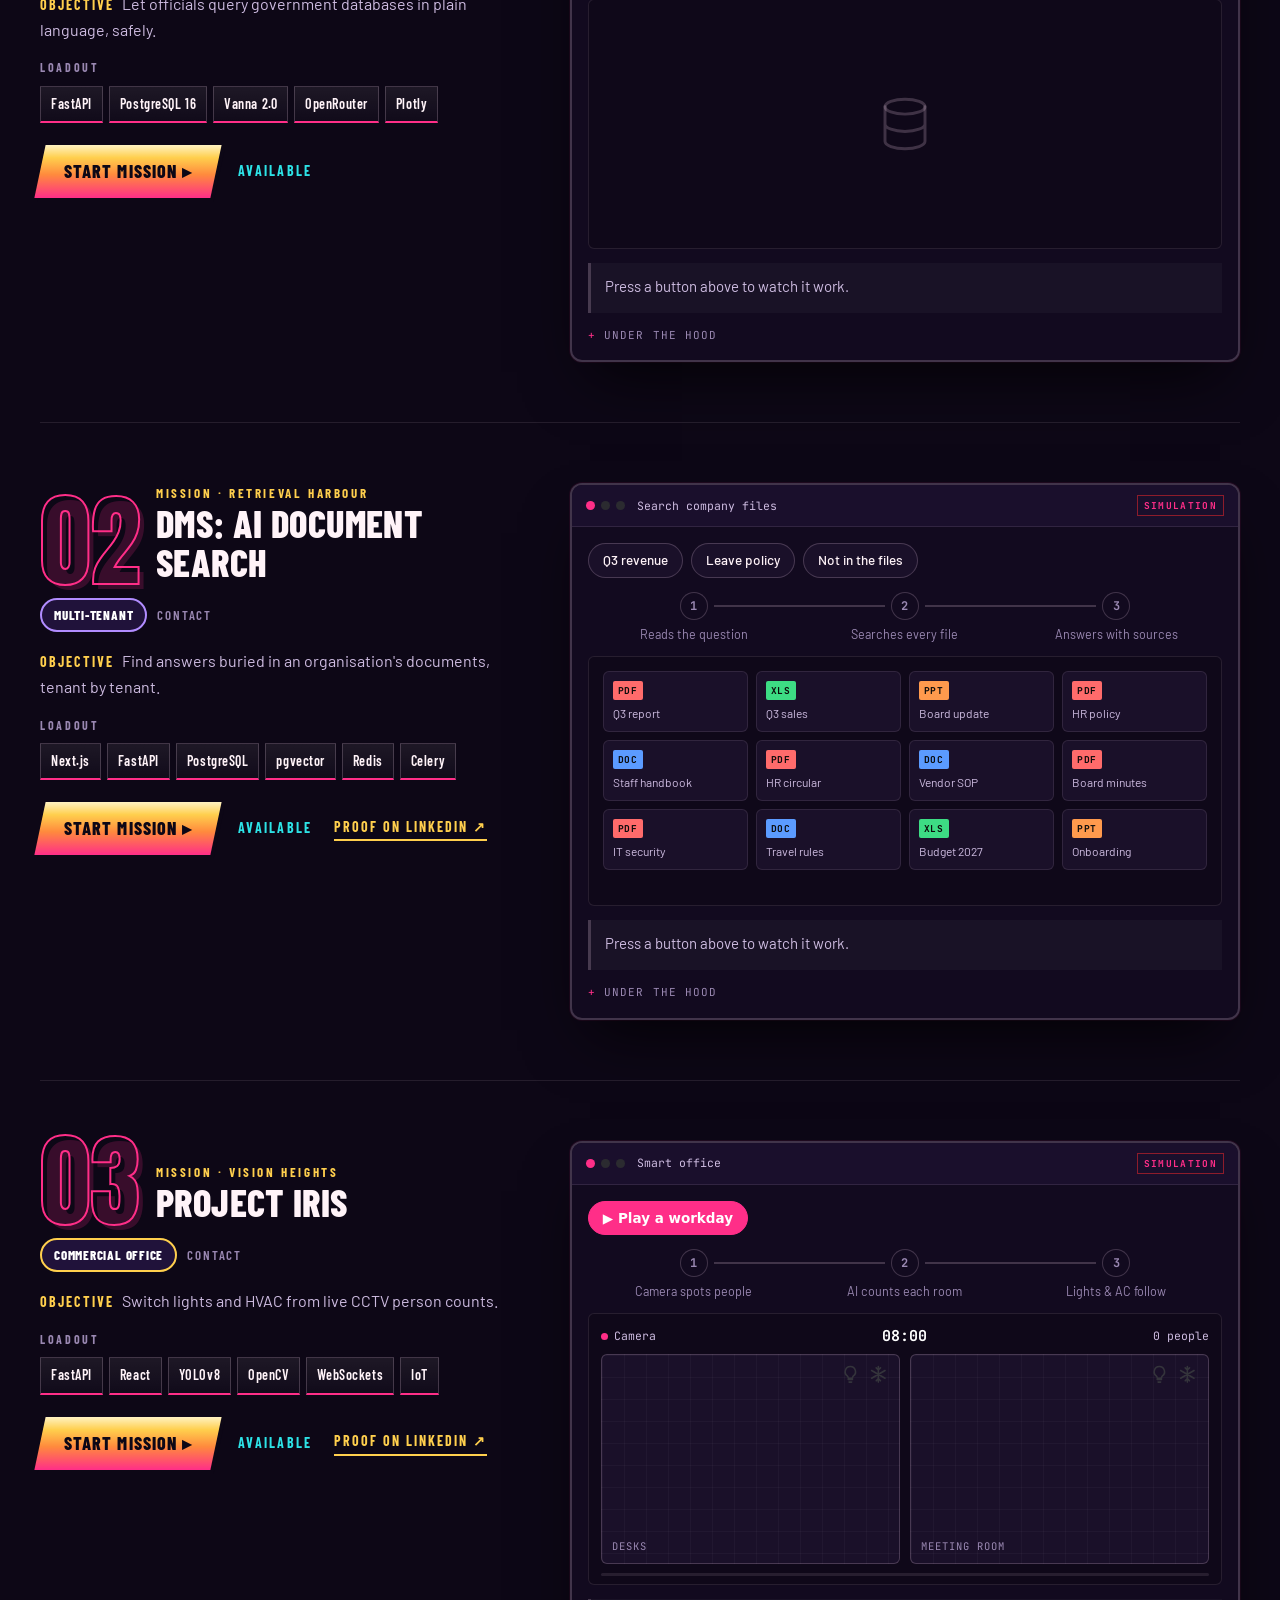
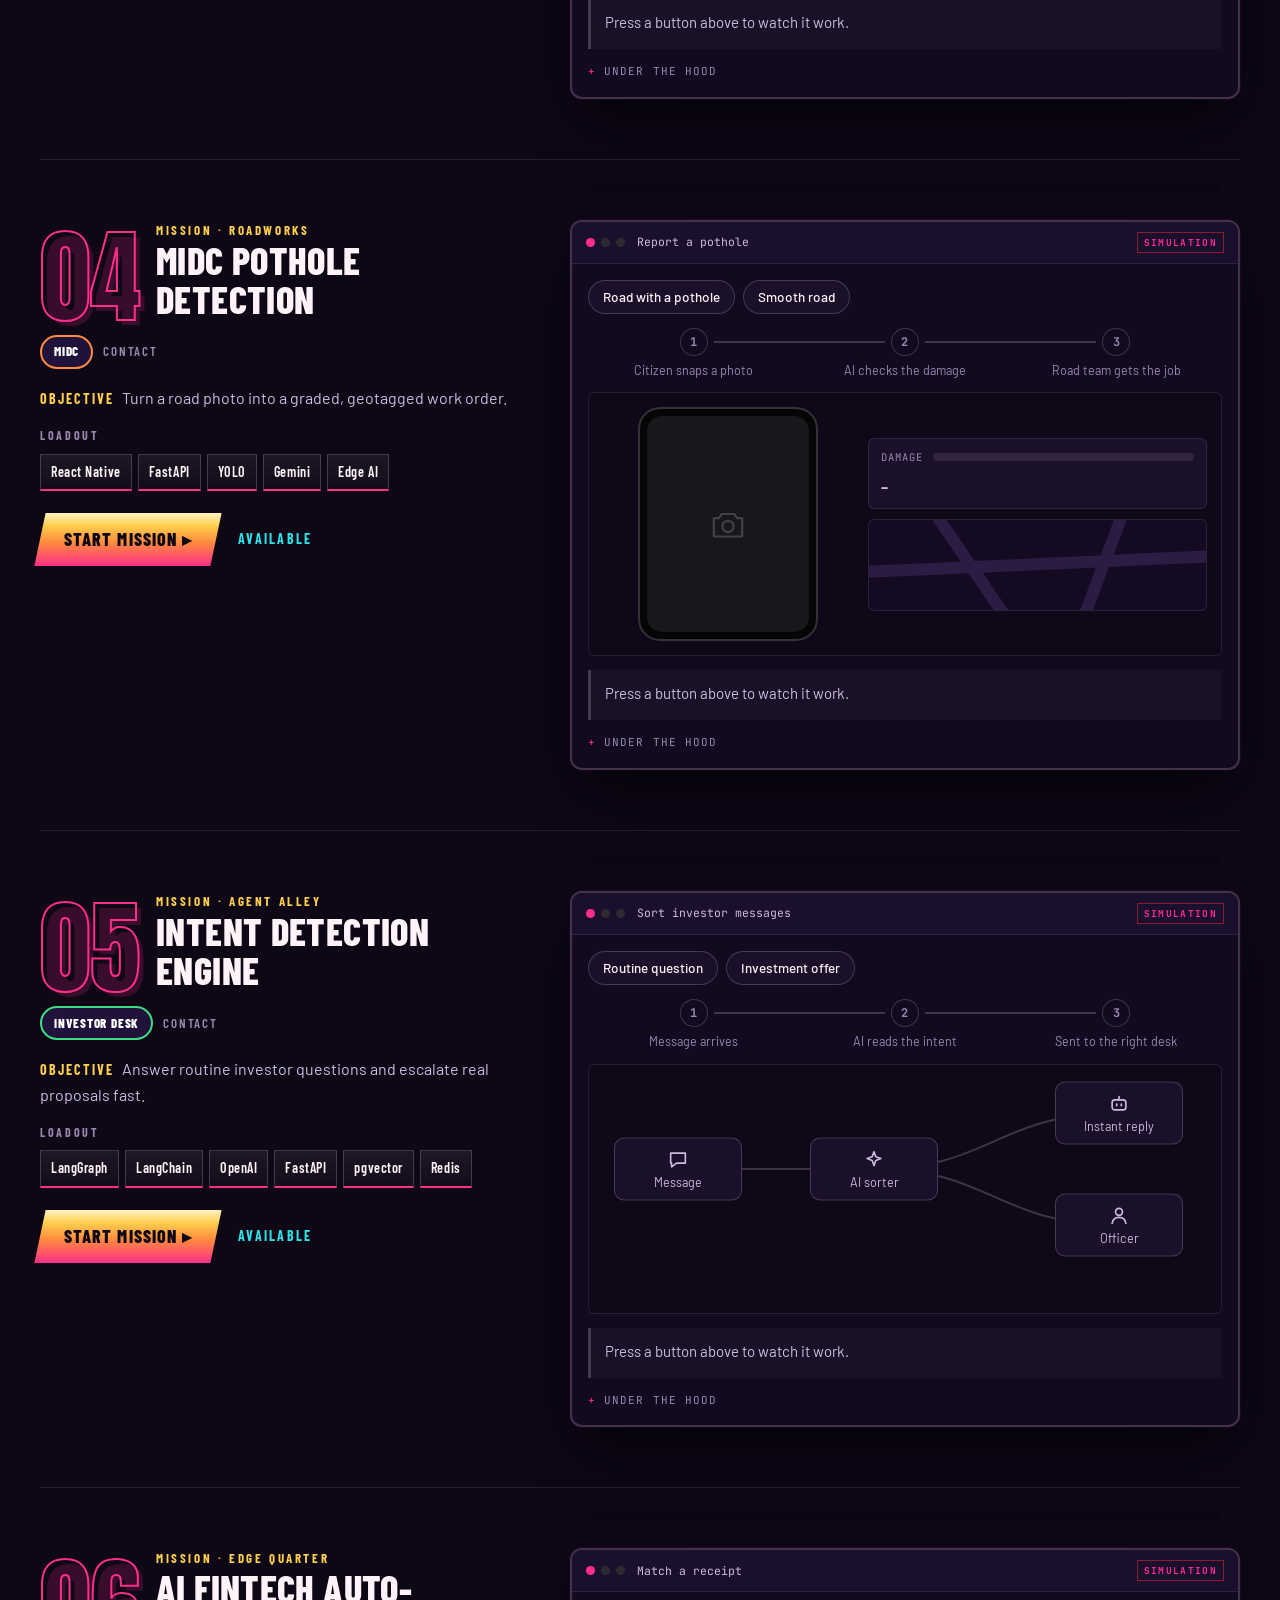
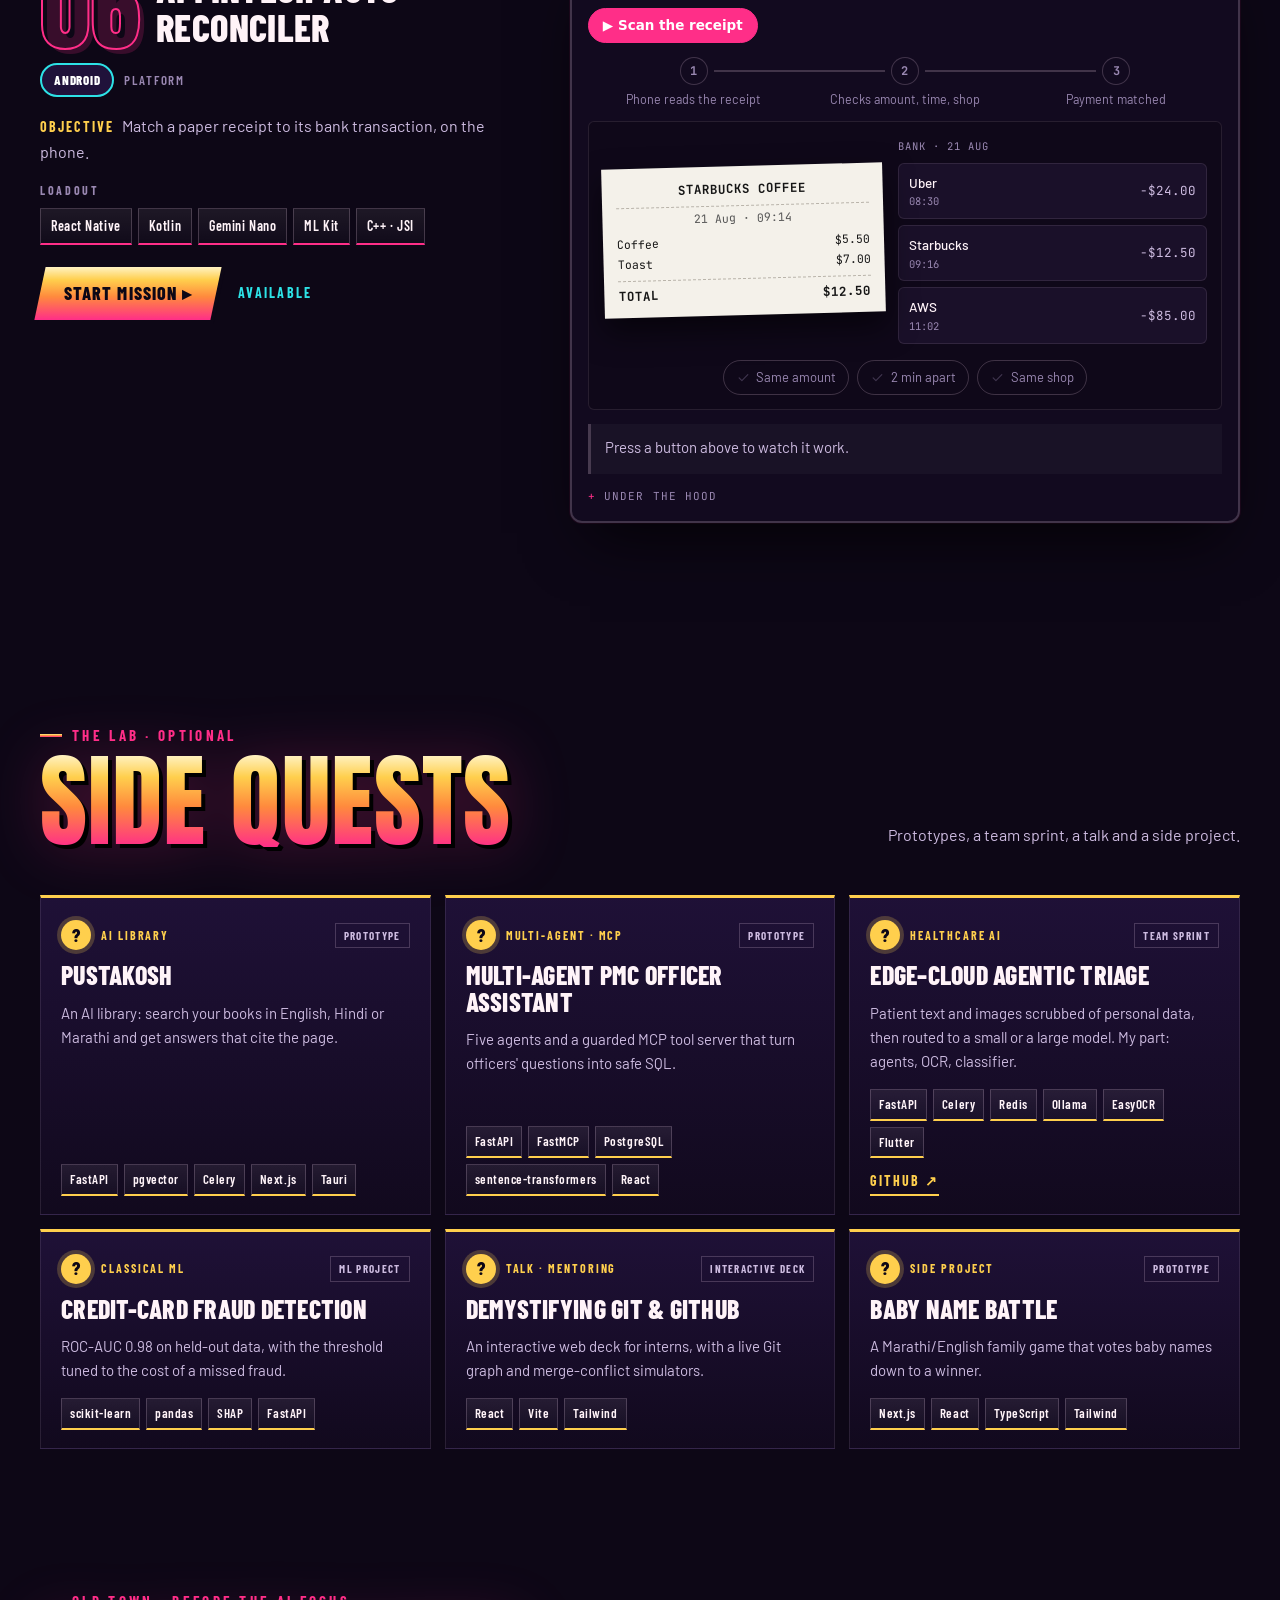
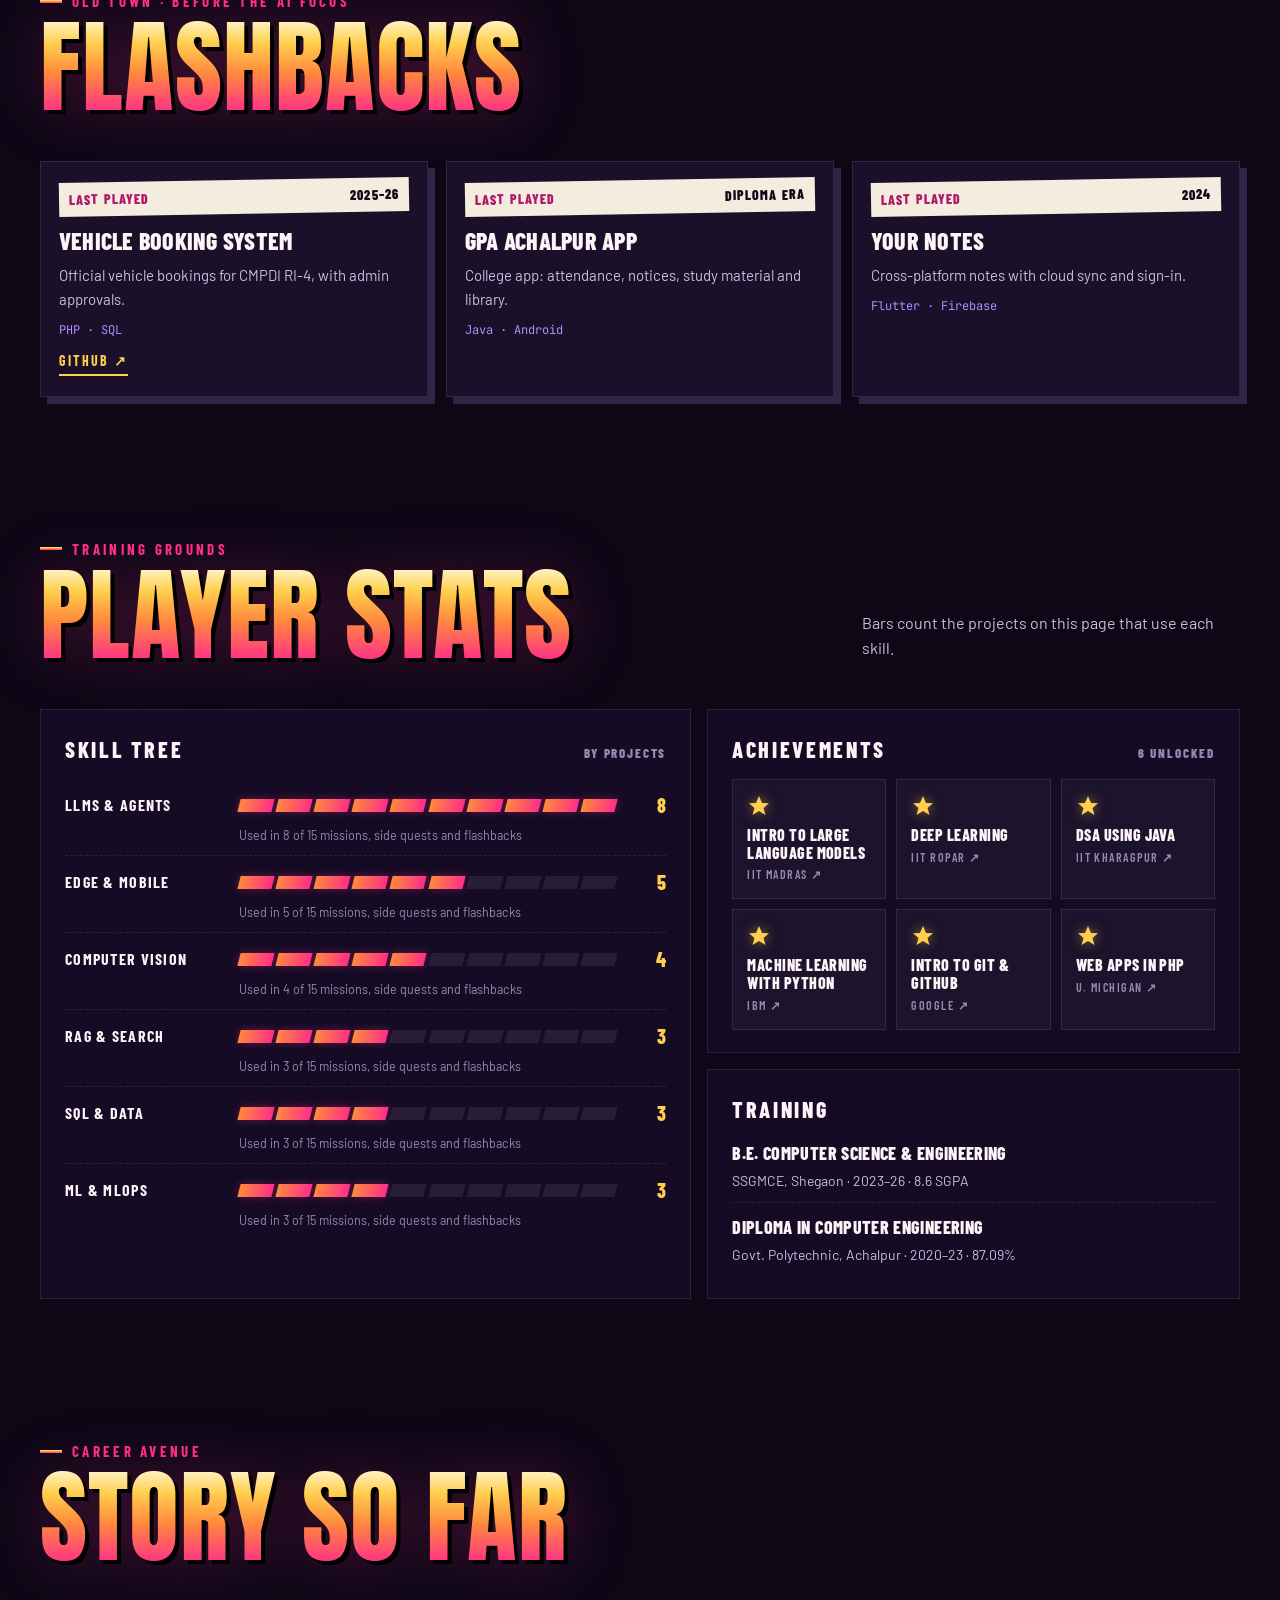
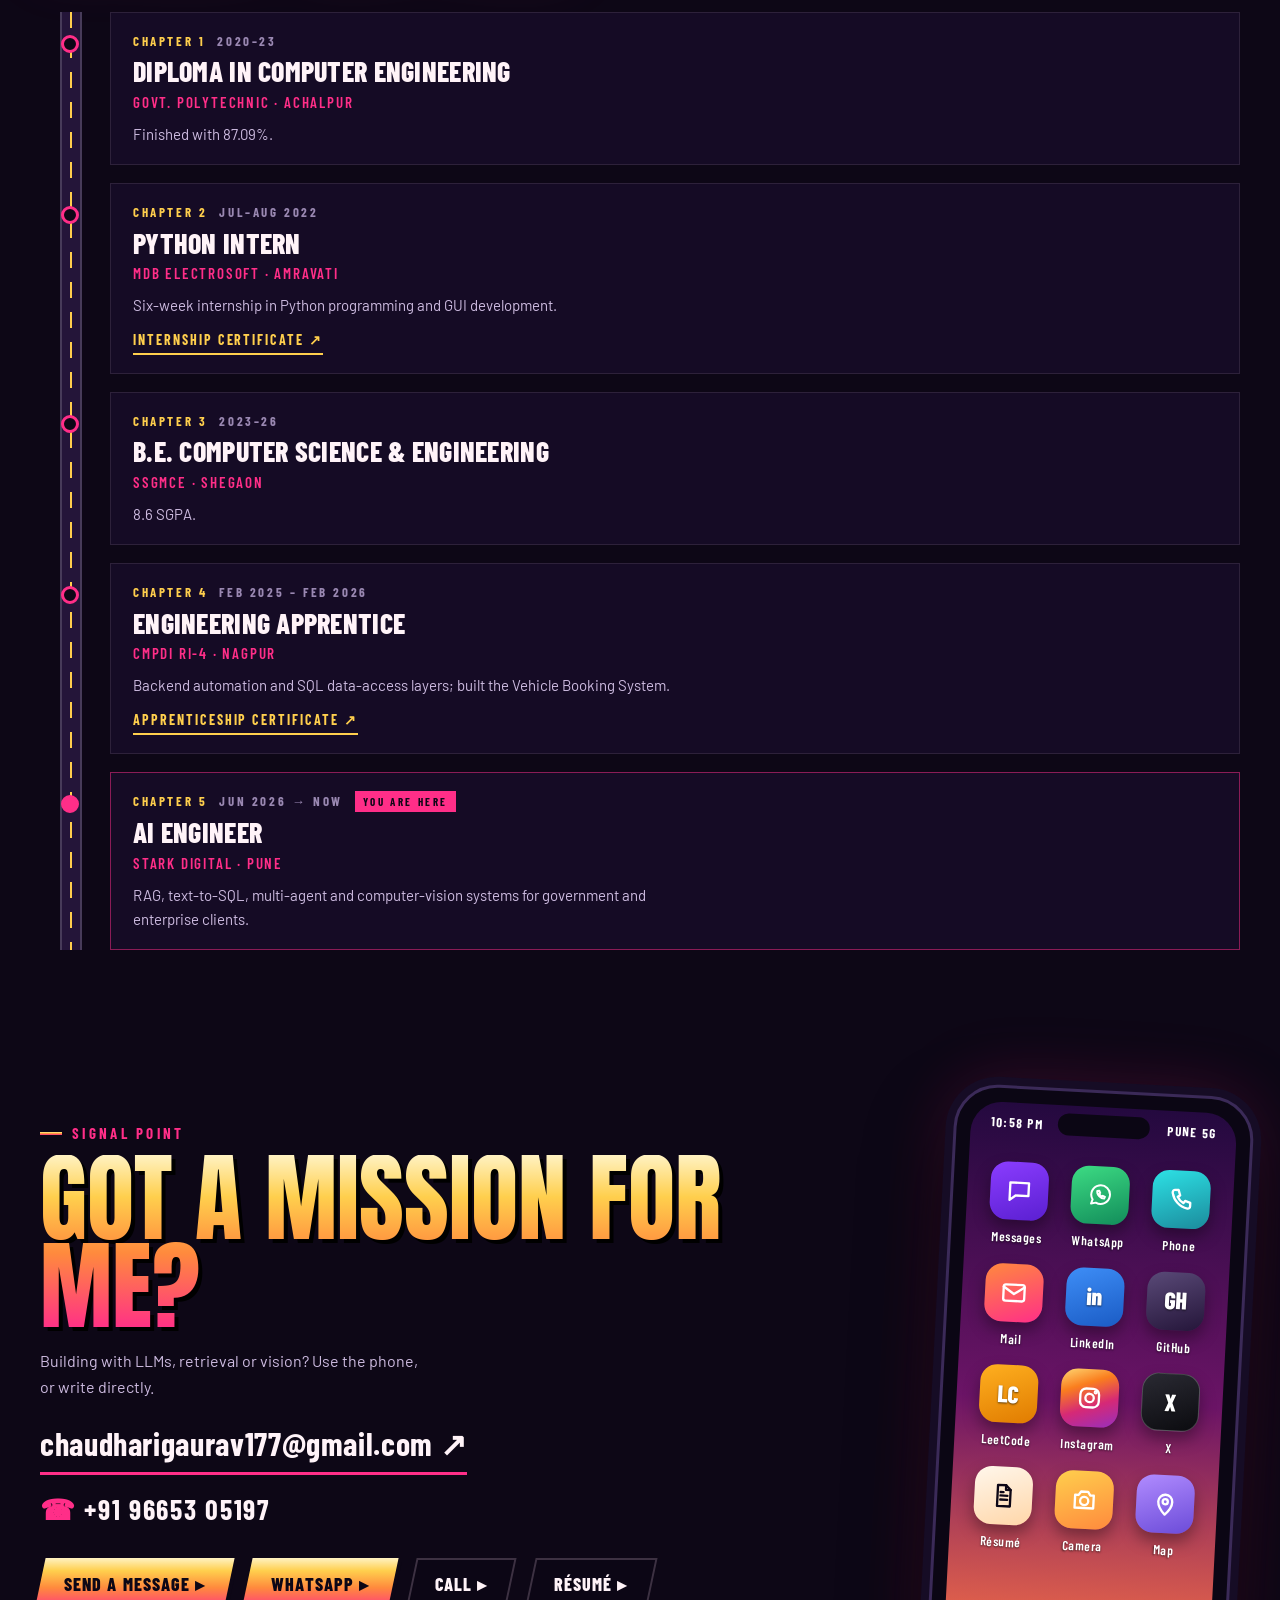
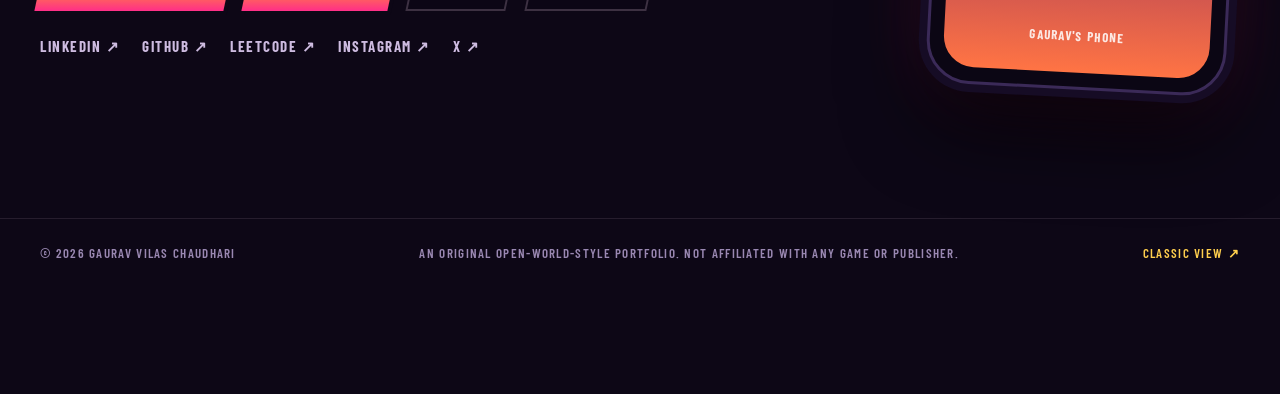
==== commit 19446f7c: "feat: simpler demos, and the city map moves into the menu - Rebuild all six demos on one pattern: ex" ====
--- a/open-world/index.html
+++ b/open-world/index.html
@@ -17,8 +17,8 @@
         href="https://fonts.googleapis.com/css2?family=Anton&family=Barlow+Condensed:wght@500;600;700;800&family=Barlow:wght@400;500;600&family=JetBrains+Mono:wght@400;500;700&family=Neonderthaw&display=swap"
         rel="stylesheet">
     <!-- Base styles and the six demo components come from the classic site. -->
-    <link rel="stylesheet" href="../styles.css?v=10">
-    <link rel="stylesheet" href="world.css?v=5">
+    <link rel="stylesheet" href="../styles.css?v=11">
+    <link rel="stylesheet" href="world.css?v=8">
 
     <!-- Intro plays once per tab; skipped for reduced motion and deep links.
          If world.js never boots, a watchdog reveals the page after 5s. -->
@@ -82,14 +82,15 @@
             <div class="hud-label">Hire level</div>
             <div class="hud-xp"><span>XP</span><b id="xp">00000</b><em id="xp-pop" aria-hidden="true"></em></div>
         </div>
-        <div class="hud-mini" aria-hidden="true">
-            <div class="mini-frame">
-                <div class="mini-map" id="mini-map"></div>
+        <button type="button" class="hud-mini" id="hud-mini" aria-label="Open the city map" aria-keyshortcuts="M">
+            <span class="mini-frame" aria-hidden="true">
+                <span class="mini-map" id="mini-map"></span>
                 <span class="mini-player"></span>
                 <span class="mini-n">N</span>
-            </div>
-            <div class="mini-label" id="mini-label">Downtown HQ</div>
-        </div>
+                <span class="mini-open">Open map</span>
+            </span>
+            <span class="mini-label" id="mini-label" aria-hidden="true">Downtown HQ</span>
+        </button>
     </div>
     <div class="ow-area" id="ow-area" aria-hidden="true"><span class="area-name"></span><span class="area-city">Pune</span></div>
     <div class="ow-toasts" id="toasts" aria-live="polite"></div>
@@ -199,26 +200,6 @@
             <p class="press-hint ui"><span><kbd>Esc</kbd>Menu</span><span><kbd>Q</kbd>Skill wheel</span><span><kbd>M</kbd>Map</span><span>Scroll to play ↓</span></p>
         </section>
 
-        <!-- ============ CITY MAP ============ -->
-        <section class="ow-section" id="map" data-district="hq">
-            <div class="ow-wrap">
-                <header class="ow-head">
-                    <div>
-                        <p class="ow-kicker">Fast travel</p>
-                        <h2 class="ow-h2">City map</h2>
-                    </div>
-                    <p class="ow-note">Every pin fast-travels to a stop on this page.</p>
-                </header>
-                <div class="map-box" id="city-map"></div>
-                <ul class="map-legend ui">
-                    <li class="lg lg-m"><i></i>Mission</li>
-                    <li class="lg lg-q"><i></i>Side quest</li>
-                    <li class="lg lg-f"><i></i>Flashback</li>
-                    <li class="lg lg-i"><i></i>Stats · story · phone</li>
-                </ul>
-            </div>
-        </section>
-
         <!-- ============ STORY MISSIONS ============ -->
         <section class="ow-section" id="missions">
             <div class="ow-wrap">
@@ -247,47 +228,7 @@
                         <div class="m-actions"><button type="button" class="ow-btn start-mission">Start mission ▸</button><span class="m-status">Available</span></div>
                     </div>
                     <div class="m-play">
-                        <div class="demo">
-                        <div class="demo-bar mono"><span class="demo-dots"><i></i><i></i><i></i></span><span class="demo-title">vanna-agent · pmrda_rts_prod</span><span class="demo-flag">Simulation</span></div>
-                        <div class="demo-body">
-                            <div class="status-row mono"><span class="ok">● PostgreSQL 16 · connected</span><span class="info">Role: Town Planner · RLS on</span></div>
-                            <div class="preset-row">
-                                <span class="mono muted">Try</span>
-                                <button type="button" class="chip-btn" data-sql="Show me the monthly application submission trend for the last 12 months">Monthly trend</button>
-                                <button type="button" class="chip-btn" data-sql="What are the total application counts grouped by application status?">Status breakdown</button>
-                                <button type="button" class="chip-btn" data-sql="एकूण किती नागरिक अर्ज दाखल झाले आहेत?" lang="mr">एकूण अर्ज · Marathi</button>
-                            </div>
-                            <form class="demo-input" id="sql-form">
-                                <input id="sql-input" type="text" autocomplete="off" aria-label="Ask a question about PMRDA applications" value="Show me the monthly application submission trend for the last 12 months">
-                                <button class="btn btn-red btn-sm" type="submit">Run</button>
-                            </form>
-                            <p class="demo-idle mono" id="sql-idle">› Pick a preset or type a question, then Run.</p>
-                            <div class="progress" id="sql-progress" hidden>
-                                <div class="progress-step mono" id="sql-step"></div>
-                                <div class="progress-track"><div class="progress-fill" id="sql-bar"></div></div>
-                            </div>
-                            <div class="demo-results" id="sql-results" hidden>
-                                <div class="panel">
-                                    <div class="panel-head mono"><span>Generated SQL</span><span class="pill pill-ok">read-only · RLS</span></div>
-                                    <pre class="code" id="sql-code"></pre>
-                                </div>
-                                <div class="split">
-                                    <div class="panel">
-                                        <div class="panel-head mono"><span>Recordset</span><span id="sql-rows"></span></div>
-                                        <div class="panel-body" id="sql-table"></div>
-                                    </div>
-                                    <div class="panel">
-                                        <div class="panel-head mono"><span>Chart</span><span>plotly</span></div>
-                                        <div class="panel-body chart" id="sql-chart"></div>
-                                    </div>
-                                </div>
-                                <div class="summary">
-                                    <div class="summary-head mono">AI summary</div>
-                                    <p id="sql-summary"></p>
-                                </div>
-                            </div>
-                        </div>
-                    </div>
+                        <div class="demo" data-sim="sql"><p class="sim-nojs mono">Interactive demo · needs JavaScript</p></div>
                     </div>
                 </article>
 
@@ -308,44 +249,7 @@
                         <div class="m-actions"><button type="button" class="ow-btn start-mission">Start mission ▸</button><span class="m-status">Available</span><a class="q-link" href="https://www.linkedin.com/posts/stark-digital-media-services-pvt%2E-ltd%2E_stark-digitals-ai-team-solved-enterprise-activity-7492924379610222592-JgkU" target="_blank" rel="noopener">Proof on LinkedIn ↗</a></div>
                     </div>
                     <div class="m-play">
-                        <div class="demo">
-                        <div class="demo-bar mono"><span class="demo-dots"><i></i><i></i><i></i></span><span class="demo-title">dms · tenant: acme-corp</span><span class="demo-flag">Simulation</span></div>
-                        <div class="demo-body">
-                            <div class="preset-row">
-                                <span class="mono muted">Try</span>
-                                <button type="button" class="chip-btn" data-rag="What is our Q3 revenue?">Q3 revenue</button>
-                                <button type="button" class="chip-btn" data-rag="What is the leave policy for contract staff?">Leave policy</button>
-                                <button type="button" class="chip-btn" data-rag="कंत्राटी कर्मचाऱ्यांसाठी रजा धोरण काय आहे?" lang="mr">रजा धोरण · Marathi</button>
-                            </div>
-                            <form class="demo-input" id="rag-form">
-                                <input id="rag-input" type="text" autocomplete="off" aria-label="Ask the document search engine" value="What is our Q3 revenue?">
-                                <button class="btn btn-red btn-sm" type="submit">Search</button>
-                            </form>
-                            <ol class="steps mono" id="rag-steps">
-                                <li data-step="embed">Embed</li>
-                                <li data-step="expand">Expand</li>
-                                <li data-step="hybrid">Hybrid search</li>
-                                <li data-step="hyde">HyDE</li>
-                                <li data-step="rerank">Rerank</li>
-                                <li data-step="answer">Answer</li>
-                            </ol>
-                            <div class="vscan" id="rag-scan">
-                                <div class="vscan-title mono" id="rag-scan-title">pgvector index · 1,024 chunks · idle</div>
-                                <div class="vgrid" id="rag-grid"></div>
-                                <div class="scanline" hidden></div>
-                            </div>
-                            <div class="demo-results" id="rag-results" hidden>
-                                <div class="panel">
-                                    <div class="panel-head mono"><span>Retrieved chunks</span><span id="rag-k"></span></div>
-                                    <ol class="facts" id="rag-facts"></ol>
-                                </div>
-                                <div class="summary">
-                                    <div class="summary-head mono" id="rag-answer-head">Grounded answer</div>
-                                    <p id="rag-answer"></p>
-                                </div>
-                            </div>
-                        </div>
-                    </div>
+                        <div class="demo" data-sim="rag"><p class="sim-nojs mono">Interactive demo · needs JavaScript</p></div>
                     </div>
                 </article>
 
@@ -366,28 +270,7 @@
                         <div class="m-actions"><button type="button" class="ow-btn start-mission">Start mission ▸</button><span class="m-status">Available</span><a class="q-link" href="https://www.linkedin.com/posts/stark-digital-media-services-pvt%2E-ltd%2E_the-smarter-way-to-automate-commercial-energy-activity-7495097882304454656-rLDQ" target="_blank" rel="noopener">Proof on LinkedIn ↗</a></div>
                     </div>
                     <div class="m-play">
-                        <div class="demo">
-                        <div class="demo-bar mono"><span class="demo-dots"><i></i><i></i><i></i></span><span class="demo-title">iris · ch01 office_main</span><span class="demo-flag">Simulation</span></div>
-                        <div class="demo-body">
-                            <div class="cctv" id="iris-feed">
-                                <div class="cctv-zone za mono">ZONE A</div>
-                                <div class="cctv-zone zb mono">ZONE B</div>
-                                <div class="person" data-person="0"><span class="bbox mono"><b>person 0.98</b></span></div>
-                                <div class="person" data-person="1"><span class="bbox mono"><b>person 0.95</b></span></div>
-                                <div class="person" data-person="2"><span class="bbox mono"><b>person 0.91</b></span></div>
-                                <div class="person" data-person="3"><span class="bbox mono"><b>person 0.99</b></span></div>
-                                <div class="cctv-dark" id="iris-dark"></div>
-                                <div class="cctv-hud mono"><span class="rec">● REC</span> CH01 · YOLOv8n · <span id="iris-fps">idle</span></div>
-                            </div>
-                            <div class="iris-stats">
-                                <div class="stat-cell"><span class="mono">Occupants</span><b id="iris-occ">0</b></div>
-                                <div class="stat-cell"><span class="mono">Lighting</span><b id="iris-light">OFF</b></div>
-                                <div class="stat-cell"><span class="mono">HVAC</span><b id="iris-hvac">Standby</b></div>
-                                <button type="button" class="btn btn-red btn-sm" id="iris-toggle">Start feed</button>
-                            </div>
-                            <p class="log mono" id="iris-log">› relay bus idle · waiting for camera stream</p>
-                        </div>
-                    </div>
+                        <div class="demo" data-sim="iris"><p class="sim-nojs mono">Interactive demo · needs JavaScript</p></div>
                     </div>
                 </article>
 
@@ -408,38 +291,7 @@
                         <div class="m-actions"><button type="button" class="ow-btn start-mission">Start mission ▸</button><span class="m-status">Available</span></div>
                     </div>
                     <div class="m-play">
-                        <div class="demo">
-                        <div class="demo-bar mono"><span class="demo-dots"><i></i><i></i><i></i></span><span class="demo-title">midc-roads · field reports</span><span class="demo-flag">Simulation</span></div>
-                        <div class="demo-body">
-                            <div class="two-up">
-                                <div class="panel">
-                                    <div class="panel-head mono"><span>Citizen upload</span><span id="ph-status">Awaiting image</span></div>
-                                    <div class="ph-view" id="ph-view">
-                                        <span class="ph-empty mono" id="ph-empty">Choose an upload below ↓</span>
-                                        <div class="ph-scan" id="ph-scan" hidden></div>
-                                        <div class="ph-bbox mono" id="ph-bbox" hidden><b>pothole 0.98</b></div>
-                                    </div>
-                                    <div class="panel-actions">
-                                        <button type="button" class="chip-btn" id="ph-real">Upload: pothole</button>
-                                        <button type="button" class="chip-btn" id="ph-clean">Upload: clean road</button>
-                                    </div>
-                                </div>
-                                <div class="panel">
-                                    <div class="panel-head mono"><span>MIDC dashboard</span><span>work orders</span></div>
-                                    <div class="map">
-                                        <svg viewBox="0 0 400 240" preserveAspectRatio="none" aria-hidden="true">
-                                            <path d="M60 -10 L150 250 M-10 130 L410 90 M300 -10 L250 250" class="road" />
-                                            <path d="M60 -10 L150 250 M-10 130 L410 90 M300 -10 L250 250" class="road-dash" />
-                                        </svg>
-                                        <span class="pin pin-done" style="--x:74%;--y:22%" title="Repaired">✓</span>
-                                        <span class="pin pin-work" style="--x:30%;--y:66%" title="In progress">⚒</span>
-                                        <span class="pin pin-new" id="ph-pin" style="--x:58%;--y:44%" title="New report" hidden>!</span>
-                                    </div>
-                                    <p class="log mono" id="ph-log">› System ready. Awaiting citizen reports.</p>
-                                </div>
-                            </div>
-                        </div>
-                    </div>
+                        <div class="demo" data-sim="pothole"><p class="sim-nojs mono">Interactive demo · needs JavaScript</p></div>
                     </div>
                 </article>
 
@@ -460,36 +312,7 @@
                         <div class="m-actions"><button type="button" class="ow-btn start-mission">Start mission ▸</button><span class="m-status">Available</span></div>
                     </div>
                     <div class="m-play">
-                        <div class="demo">
-                        <div class="demo-bar mono"><span class="demo-dots"><i></i><i></i><i></i></span><span class="demo-title">intent-router · langgraph</span><span class="demo-flag">Simulation</span></div>
-                        <div class="demo-body">
-                            <div class="panel intent-panel">
-                                <svg class="intent-svg" viewBox="0 0 460 220" role="img" aria-label="Routing graph: user to NLP router, then to FAQ bot or MIDC officer">
-                                    <path class="edge" d="M90 110 H170" />
-                                    <path class="edge" d="M280 110 C320 110 320 45 360 45" />
-                                    <path class="edge" d="M280 110 C320 110 320 175 360 175" />
-                                    <path class="flow flow-blue" id="f-in" d="M90 110 H170" />
-                                    <path class="flow flow-green" id="f-faq" d="M280 110 C320 110 320 45 360 45" />
-                                    <path class="flow flow-red" id="f-off" d="M280 110 C320 110 320 175 360 175" />
-                                    <g class="node" id="n-user" transform="translate(10 85)"><rect width="80" height="50" rx="5" /><text x="40" y="22">USER</text><text class="sub" x="40" y="38">message</text></g>
-                                    <g class="node" id="n-router" transform="translate(170 80)"><rect width="110" height="60" rx="5" /><text x="55" y="26">NLP ROUTER</text><text class="sub" id="router-state" x="55" y="44">idle</text></g>
-                                    <g class="node" id="n-faq" transform="translate(360 20)"><rect width="90" height="50" rx="5" /><text x="45" y="22">FAQ BOT</text><text class="sub" x="45" y="38">auto-answer</text></g>
-                                    <g class="node" id="n-off" transform="translate(360 150)"><rect width="90" height="50" rx="5" /><text x="45" y="22">OFFICER</text><text class="sub" x="45" y="38">escalate</text></g>
-                                    <text class="intent-label" id="intent-label" x="225" y="64"></text>
-                                </svg>
-                            </div>
-                            <p class="log mono" id="intent-log">› Waiting for a message…</p>
-                            <form class="demo-input" id="intent-form">
-                                <input id="intent-input" type="text" autocomplete="off" aria-label="Type a message for the NLP router" placeholder="Type a message to route…">
-                                <button class="btn btn-red btn-sm" type="submit">Send</button>
-                            </form>
-                            <div class="preset-row">
-                                <span class="mono muted">Try</span>
-                                <button type="button" class="chip-btn" data-intent="What documents are required to set up a handmill?">FAQ query</button>
-                                <button type="button" class="chip-btn" data-intent="I want to set up a handmill plant in Pune with a 5 crore investment plan.">Investment proposal</button>
-                            </div>
-                        </div>
-                    </div>
+                        <div class="demo" data-sim="intent"><p class="sim-nojs mono">Interactive demo · needs JavaScript</p></div>
                     </div>
                 </article>
 
@@ -510,36 +333,7 @@
                         <div class="m-actions"><button type="button" class="ow-btn start-mission">Start mission ▸</button><span class="m-status">Available</span></div>
                     </div>
                     <div class="m-play">
-                        <div class="demo">
-                        <div class="demo-bar mono"><span class="demo-dots"><i></i><i></i><i></i></span><span class="demo-title">reconciler · on-device</span><span class="demo-flag">Simulation</span></div>
-                        <div class="demo-body">
-                            <div class="two-up">
-                                <div class="panel recon-cam">
-                                    <div class="panel-head mono"><span>Scan receipt</span><span>gemini-nano</span></div>
-                                    <div class="recon-stage">
-                                        <div class="receipt mono">
-                                            <div class="r-merchant"><span class="ext">STARBUCKS COFFEE</span></div>
-                                            <div><span class="ext">21-Aug-2026</span> · 09:14 AM</div>
-                                            <div class="r-line"><span>1× Caramel Macchiato</span><span>$5.50</span></div>
-                                            <div class="r-line"><span>1× Avocado Toast</span><span>$7.00</span></div>
-                                            <div class="r-total"><span class="ext">TOTAL $12.50</span></div>
-                                        </div>
-                                        <div class="recon-scan" id="recon-scan" hidden></div>
-                                    </div>
-                                </div>
-                                <div class="panel">
-                                    <div class="panel-head mono"><span>Bank statement</span><span>21 Aug</span></div>
-                                    <ul class="tx-list">
-                                        <li class="tx" id="tx-1"><div><b>Uber Rides</b><small class="mono">21-Aug · 08:30</small></div><span class="amt mono">−$24.00</span></li>
-                                        <li class="tx" id="tx-2"><div><b>Starbucks Coffee</b><small class="mono">21-Aug · 09:16</small></div><span class="tx-badge mono" id="tx-badge">✓ matched</span><span class="amt mono">−$12.50</span></li>
-                                        <li class="tx" id="tx-3"><div><b>Amazon AWS</b><small class="mono">20-Aug · 23:45</small></div><span class="amt mono">−$85.00</span></li>
-                                    </ul>
-                                    <p class="log mono" id="recon-log">› Awaiting receipt scan…</p>
-                                </div>
-                            </div>
-                            <button type="button" class="btn btn-red btn-sm btn-block" id="recon-run">Run auto-reconciler</button>
-                        </div>
-                    </div>
+                        <div class="demo" data-sim="recon"><p class="sim-nojs mono">Interactive demo · needs JavaScript</p></div>
                     </div>
                 </article>
             </div>
@@ -610,20 +404,20 @@
                 </header>
                 <div class="flashbacks">
                     <article class="vhs" id="f1" data-skills="sql">
-                        <div class="vhs-label"><span>▶ Play</span>2025–26</div>
+                        <div class="vhs-label"><span>Last played</span>2025–26</div>
                         <h3>Vehicle Booking System</h3>
                         <p>Official vehicle bookings for CMPDI RI-4, with admin approvals.</p>
                         <p class="vhs-stack">PHP · SQL</p>
                         <a class="q-link" href="https://github.com/Gaurav-Chaudhari-2003/VehicleBooking" target="_blank" rel="noopener">GitHub ↗</a>
                     </article>
                     <article class="vhs" id="f2" data-skills="edge">
-                        <div class="vhs-label"><span>▶ Play</span>Diploma era</div>
+                        <div class="vhs-label"><span>Last played</span>Diploma era</div>
                         <h3>GPA Achalpur App</h3>
                         <p>College app: attendance, notices, study material and library.</p>
                         <p class="vhs-stack">Java · Android</p>
                     </article>
                     <article class="vhs" id="f3" data-skills="edge">
-                        <div class="vhs-label"><span>▶ Play</span>2024</div>
+                        <div class="vhs-label"><span>Last played</span>2024</div>
                         <h3>Your Notes</h3>
                         <p>Cross-platform notes with cloud sync and sign-in.</p>
                         <p class="vhs-stack">Flutter · Firebase</p>
@@ -790,8 +584,8 @@
         </div>
     </footer>
 
-    <script src="../script.js?v=7"></script>
-    <script src="world.js?v=4"></script>
+    <script src="../script.js?v=8"></script>
+    <script src="world.js?v=6"></script>
 </body>
 
 </html>
--- a/styles.css
+++ b/styles.css
@@ -237,23 +237,6 @@
     cursor: progress;
 }
 
-.chip-btn {
-    font-family: var(--f-mono);
-    font-size: 11px;
-    padding: 6px 10px;
-    border: 1px solid var(--line-2);
-    border-radius: 2px;
-    color: var(--muted);
-    background: #0b0b0d;
-    transition: color 0.2s, border-color 0.2s;
-}
-
-.chip-btn:hover,
-.chip-btn.is-on {
-    color: var(--text);
-    border-color: var(--red);
-}
-
 /* ---------------------------------------------------------
    Nav
    --------------------------------------------------------- */
@@ -1086,83 +1069,1314 @@
     padding: 2px 6px;
 }
 
-.demo-body {
+/* ---------------------------------------------------------
+   Demos: one pattern for all six. Examples → 3-step tracker →
+   one visual → a one-line result; technical detail sits in
+   "Under the hood". Markup comes from script.js (section 5).
+   --------------------------------------------------------- */
+.sim {
+    --sim-surface: #0a0a0c;
+    --sim-raised: #131316;
     display: flex;
     flex-direction: column;
-    gap: 12px;
+    gap: 14px;
     padding: 16px;
 }
 
-.demo-input {
-    display: flex;
+.sim-nojs {
+    padding: 28px 16px;
+    font-size: 12px;
+    color: var(--dim);
+}
+
+.ico {
+    width: 1.15em;
+    height: 1.15em;
+    flex: none;
+    fill: none;
+    stroke: currentColor;
+    stroke-width: 1.8;
+    stroke-linecap: round;
+    stroke-linejoin: round;
+}
+
+/* examples */
+.sim-try {
+    display: flex;
+    flex-wrap: wrap;
     gap: 8px;
 }
 
-.demo-input input {
-    flex: 1;
-    min-width: 0;
-    padding: 10px 12px;
-    background: #070708;
+.sim-chip {
+    padding: 8px 14px;
     border: 1px solid var(--line-2);
-    border-radius: 2px;
-    font-family: var(--f-mono);
-    font-size: 13px;
-}
-
-.demo-input input:focus {
-    outline: none;
+    border-radius: 999px;
+    background: var(--sim-raised);
+    font-size: 13.5px;
+    font-weight: 500;
+    line-height: 1.2;
+    color: var(--text);
+    transition: border-color 0.2s, background 0.2s, color 0.2s;
+}
+
+.sim-chip:hover,
+.sim-chip.is-on {
     border-color: var(--red);
 }
 
-.demo-input input::placeholder {
-    color: var(--dim);
-}
-
-.preset-row {
-    display: flex;
-    flex-wrap: wrap;
+.sim-chip.is-on {
+    background: var(--red-soft);
+}
+
+.sim-chip.is-primary {
+    border-color: var(--red);
+    background: var(--red);
+    font-weight: 600;
+    color: #fff;
+}
+
+.sim-chip.is-primary:hover {
+    background: var(--red-2);
+}
+
+.sim-chip:focus-visible,
+.sim-more summary:focus-visible {
+    outline: 2px solid var(--cyan);
+    outline-offset: 2px;
+}
+
+/* 3-step tracker */
+.sim-steps {
+    display: grid;
+    grid-template-columns: repeat(3, minmax(0, 1fr));
+}
+
+.sim-steps li {
+    position: relative;
+    display: flex;
+    flex-direction: column;
     align-items: center;
     gap: 6px;
+    padding: 0 4px;
+    text-align: center;
+    font-size: 12.5px;
+    line-height: 1.3;
+    color: var(--dim);
+    transition: color 0.25s, opacity 0.25s;
+}
+
+.sim-steps li:not(:last-child)::after {
+    content: '';
+    position: absolute;
+    top: 13px;
+    left: calc(50% + 20px);
+    right: calc(-50% + 20px);
+    height: 2px;
+    background: var(--line-2);
+    transition: background 0.3s;
+}
+
+.sim-steps i {
+    display: grid;
+    place-items: center;
+    width: 28px;
+    height: 28px;
+    border: 1.5px solid var(--line-2);
+    border-radius: 50%;
+    background: var(--bg-2);
+    font: 700 12px/1 var(--f-mono);
+    color: var(--dim);
+    transition: border-color 0.25s, background 0.25s, color 0.25s;
+}
+
+.sim-steps i::before {
+    content: attr(data-n);
+}
+
+.sim-steps li.is-on,
+.sim-steps li.is-done,
+.sim-steps li.is-warn {
+    color: var(--text);
+}
+
+.sim-steps li.is-on i {
+    border-color: var(--cyan);
+    color: var(--cyan);
+    animation: step-pulse 1s ease-in-out infinite;
+}
+
+.sim-steps li.is-done i {
+    border-color: var(--green);
+    background: var(--green);
+    color: #06140c;
+}
+
+.sim-steps li.is-done i::before {
+    content: '✓';
+}
+
+.sim-steps li.is-done::after {
+    background: var(--green);
+}
+
+.sim-steps li.is-warn i {
+    border-color: var(--amber);
+    background: var(--amber);
+    color: #1c1303;
+}
+
+.sim-steps li.is-warn i::before {
+    content: '!';
+}
+
+.sim-steps li.is-skip {
+    opacity: 0.45;
+}
+
+.sim-steps li.is-skip span {
+    text-decoration: line-through;
+}
+
+@keyframes step-pulse {
+    50% {
+        box-shadow: 0 0 0 6px rgba(62, 197, 255, 0.18);
+    }
+}
+
+/* stage and result */
+.sim-stage {
+    position: relative;
+    min-height: 250px;
+    border: 1px solid var(--line);
+    border-radius: 6px;
+    background: var(--sim-surface);
+    overflow: hidden;
+}
+
+.sim-idle {
+    position: absolute;
+    inset: 0;
+    display: grid;
+    place-items: center;
+    color: var(--line-2);
+}
+
+.sim-idle .ico {
+    width: 64px;
+    height: 64px;
+    stroke-width: 1.1;
+}
+
+.sim-out {
+    display: flex;
+    align-items: flex-start;
+    gap: 10px;
+    min-height: 50px;
+    padding: 12px 14px;
+    border-left: 3px solid var(--line-2);
+    background: rgba(255, 255, 255, 0.03);
+    font-size: 15px;
+    line-height: 1.5;
+    color: var(--muted);
+    transition: border-color 0.25s, background 0.25s;
+}
+
+.sim-out>span {
+    animation: rise 0.35s var(--ease);
+}
+
+.sim-out .ico {
+    margin-top: 0.18em;
+}
+
+.sim-out b {
+    margin-right: 8px;
+    color: #fff;
+}
+
+.sim-out.is-busy {
+    border-color: var(--cyan);
+    color: var(--cyan);
+}
+
+.sim-out.is-busy::before {
+    content: '';
+    flex: none;
+    width: 14px;
+    height: 14px;
+    margin-top: 0.25em;
+    border: 2px solid currentColor;
+    border-right-color: transparent;
+    border-radius: 50%;
+    animation: spin 0.7s linear infinite;
+}
+
+.sim-out.is-info {
+    border-color: var(--cyan);
+    color: var(--text);
+}
+
+.sim-out.is-ok {
+    border-color: var(--green);
+    background: rgba(61, 220, 132, 0.07);
+    color: var(--text);
+}
+
+.sim-out.is-ok .ico {
+    color: var(--green);
+}
+
+.sim-out.is-warn {
+    border-color: var(--amber);
+    background: rgba(255, 176, 32, 0.07);
+    color: var(--text);
+}
+
+.sim-out.is-warn .ico {
+    color: var(--amber);
+}
+
+.sim-out.is-alert {
+    border-color: var(--red);
+    background: var(--red-soft);
+    color: var(--text);
+}
+
+.sim-out.is-alert .ico {
+    color: var(--red);
+}
+
+/* under the hood */
+.sim-more summary {
+    width: fit-content;
+    cursor: pointer;
+    list-style: none;
     font-size: 11px;
-}
-
-.preset-row>.mono {
+    letter-spacing: 0.1em;
     text-transform: uppercase;
+    color: var(--dim);
+    transition: color 0.2s;
+}
+
+.sim-more summary::-webkit-details-marker {
+    display: none;
+}
+
+.sim-more summary::before {
+    content: '+ ';
+    color: var(--red);
+}
+
+.sim-more[open] summary::before {
+    content: '− ';
+}
+
+.sim-more summary:hover {
+    color: var(--text);
+}
+
+.sim-more-body {
+    margin-top: 10px;
+    padding: 12px 14px;
+    border: 1px solid var(--line);
+    background: var(--sim-surface);
+    font-family: var(--f-mono);
+    font-size: 12px;
+    line-height: 1.6;
+    color: var(--muted);
+}
+
+.sim-more-body li {
+    position: relative;
+    padding-left: 16px;
+}
+
+.sim-more-body li+li {
+    margin-top: 4px;
+}
+
+.sim-more-body li::before {
+    content: '›';
+    position: absolute;
+    left: 0;
+    color: var(--red);
+}
+
+.code {
+    margin-bottom: 8px;
+    font-family: var(--f-mono);
+    font-size: 12px;
+    font-variant-ligatures: none;
+    line-height: 1.6;
+    color: #d7d4cf;
+    white-space: pre-wrap;
+    word-break: break-word;
+}
+
+.code .kw {
+    color: var(--red);
+    font-weight: 700;
+}
+
+.code .str {
+    color: var(--green);
+}
+
+.code .num {
+    color: var(--amber);
+}
+
+/* the visitor's question */
+.chat-q {
+    display: flex;
+    justify-content: flex-end;
+    padding: 14px 14px 0;
+    animation: rise 0.35s var(--ease);
+}
+
+.chat-q p {
+    max-width: 88%;
+    padding: 9px 14px;
+    border-radius: 16px 16px 4px 16px;
+    background: var(--red);
+    font-size: 14px;
+    line-height: 1.4;
+    color: #fff;
+}
+
+/* SQL: answer card + chart */
+.sql-card {
+    margin: 12px 14px 14px;
+    padding: 14px 14px 10px;
+    border: 1px solid var(--line);
+    border-radius: 8px;
+    background: var(--sim-raised);
+    animation: rise 0.4s var(--ease);
+}
+
+.sql-big {
+    display: flex;
+    flex-wrap: wrap;
+    align-items: baseline;
+    gap: 4px 12px;
+}
+
+.sql-big b {
+    font-family: var(--f-display);
+    font-size: 42px;
+    font-weight: 400;
+    line-height: 1;
+    color: #fff;
+}
+
+.sql-big span {
+    font-size: 14px;
+    color: var(--muted);
+}
+
+.sql-chart svg {
+    display: block;
+    width: 100%;
+    height: auto;
+    margin-top: 10px;
+}
+
+.ch-ax {
+    font-family: var(--f-mono);
+    font-size: 10.5px;
+    fill: var(--dim);
+}
+
+.ch-lbl {
+    font-family: var(--f-sans);
+    font-size: 12.5px;
+    fill: var(--text);
+}
+
+.ch-val {
+    font-family: var(--f-mono);
+    font-size: 11px;
+    fill: var(--muted);
+}
+
+.ch-strong {
+    font-size: 12.5px;
+    font-weight: 700;
+    fill: #fff;
+}
+
+.ch-center {
+    font-size: 18px;
+}
+
+.ch-base {
+    stroke: var(--line-2);
+}
+
+.ch-area {
+    fill: var(--red-soft);
+    animation: fade-in 0.6s 0.5s both;
+}
+
+.ch-line {
+    fill: none;
+    stroke: var(--red);
+    stroke-width: 2.5;
+    stroke-linecap: round;
+    stroke-linejoin: round;
+    stroke-dasharray: 1;
+    stroke-dashoffset: 1;
+    animation: draw 1s var(--ease) 0.1s forwards;
+}
+
+.ch-dot {
+    fill: var(--red);
+}
+
+.ch-end {
+    fill: #fff;
+    stroke: var(--red);
+    stroke-width: 2.5;
+    transform-box: fill-box;
+    transform-origin: center;
+    animation: pop 0.3s var(--ease) 0.9s both;
+}
+
+.ch-bar {
+    fill: currentColor;
+    transform-box: fill-box;
+    transform-origin: left center;
+    animation: grow-x 0.7s var(--ease) both;
+}
+
+.ch-key {
+    fill: currentColor;
+}
+
+.ch-arc {
+    fill: none;
+    stroke: currentColor;
+    stroke-width: 20;
+}
+
+.ch-arcs {
+    transform-origin: 70px 70px;
+    animation: spin-in 0.9s var(--ease) both;
+}
+
+.c-ok {
+    color: var(--green);
+}
+
+.c-mid {
+    color: var(--amber);
+}
+
+.c-bad {
+    color: var(--red);
+}
+
+/* RAG: a wall of files */
+.rg-files {
+    display: grid;
+    grid-template-columns: repeat(4, minmax(0, 1fr));
+    gap: 8px;
+    padding: 14px;
+}
+
+.rg-file {
+    position: relative;
+    display: flex;
+    flex-direction: column;
+    gap: 6px;
+    min-width: 0;
+    padding: 9px 9px 10px;
+    border: 1px solid var(--line);
+    border-radius: 6px;
+    background: var(--sim-raised);
+    transition: opacity 0.3s, border-color 0.2s, box-shadow 0.2s, transform 0.25s var(--ease);
+}
+
+.rg-file i {
+    width: fit-content;
+    padding: 2px 5px;
+    border-radius: 2px;
+    background: var(--ft);
+    font-size: 9.5px;
+    font-style: normal;
+    font-weight: 700;
+    letter-spacing: 0.06em;
+    color: #0b0b0b;
+}
+
+.rg-file span {
+    font-size: 12px;
+    line-height: 1.25;
+    color: var(--muted);
+}
+
+.ft-pdf {
+    --ft: #ff6b6b;
+}
+
+.ft-doc {
+    --ft: #5b9bff;
+}
+
+.ft-xls {
+    --ft: #3ddc84;
+}
+
+.ft-ppt {
+    --ft: #ff9a4d;
+}
+
+.rg-file.is-scan {
+    border-color: var(--cyan);
+    box-shadow: 0 0 14px rgba(62, 197, 255, 0.35);
+}
+
+.rg-file.is-off {
+    opacity: 0.25;
+}
+
+.rg-file.is-hit {
+    border-color: var(--red);
+    box-shadow: 0 0 0 1px var(--red), 0 0 18px var(--red-glow);
+    transform: translateY(-2px);
+}
+
+.rg-file.is-hit span {
+    color: var(--text);
+}
+
+.rg-file[data-cite]::after {
+    content: attr(data-cite);
+    position: absolute;
+    top: -8px;
+    right: -6px;
+    display: grid;
+    place-items: center;
+    width: 20px;
+    height: 20px;
+    border-radius: 50%;
+    background: var(--red);
+    font: 700 11px/1 var(--f-mono);
+    color: #fff;
+    animation: pop 0.3s var(--ease);
+}
+
+.cite-w {
+    white-space: nowrap;
+}
+
+.cite {
+    display: inline-grid;
+    place-items: center;
+    min-width: 17px;
+    height: 17px;
+    margin-left: 3px;
+    border-radius: 50%;
+    background: var(--red);
+    font: 700 10px/1 var(--f-mono);
+    color: #fff;
+    vertical-align: 3px;
+}
+
+/* Iris: an office seen from the ceiling camera */
+.office {
+    position: relative;
+    height: 270px;
+}
+
+.o-hud {
+    position: absolute;
+    top: 10px;
+    left: 12px;
+    right: 12px;
+    display: flex;
+    align-items: center;
+    justify-content: space-between;
+    gap: 10px;
+    font-size: 11.5px;
+    color: var(--muted);
+}
+
+.o-cam {
+    display: inline-flex;
+    align-items: center;
+    gap: 6px;
+}
+
+.o-cam::before {
+    content: '';
+    width: 7px;
+    height: 7px;
+    border-radius: 50%;
+    background: var(--red);
+    animation: blink 1.2s steps(1) infinite;
+}
+
+.o-clock {
+    font-size: 15px;
+    color: #fff;
+}
+
+.room {
+    position: absolute;
+    top: 40px;
+    bottom: 20px;
+    border: 1px solid var(--line-2);
+    border-radius: 6px;
+    background:
+        linear-gradient(rgba(255, 255, 255, 0.03) 1px, transparent 1px) 0 0 / 100% 22px,
+        linear-gradient(90deg, rgba(255, 255, 255, 0.03) 1px, transparent 1px) 0 0 / 22px 100%,
+        var(--sim-raised);
+    overflow: hidden;
+    transition: border-color 0.6s;
+}
+
+.room[data-room="a"] {
+    left: 12px;
+    right: calc(50% + 5px);
+}
+
+.room[data-room="b"] {
+    left: calc(50% + 5px);
+    right: 12px;
+}
+
+.room::before {
+    content: '';
+    position: absolute;
+    inset: 0;
+    background: radial-gradient(110% 80% at 50% 0%, rgba(255, 200, 100, 0.3), rgba(255, 200, 100, 0.05) 60%, transparent 85%);
+    opacity: 0;
+    transition: opacity 0.6s;
+}
+
+.room.is-lit {
+    border-color: rgba(255, 200, 100, 0.5);
+}
+
+.room.is-lit::before {
+    opacity: 1;
+}
+
+.room-gear {
+    position: absolute;
+    top: 9px;
+    right: 10px;
+    display: flex;
+    gap: 8px;
+    font-size: 18px;
+    color: #34343b;
+}
+
+.room-gear .ico {
+    transition: color 0.4s, filter 0.4s;
+}
+
+.room.is-lit .room-gear .ico:first-child {
+    color: #ffc864;
+    filter: drop-shadow(0 0 6px rgba(255, 200, 100, 0.8));
+}
+
+.room.is-lit .room-gear .ico:last-child {
+    color: var(--cyan);
+    animation: spin 5s linear infinite;
+}
+
+.room-name {
+    position: absolute;
+    left: 10px;
+    bottom: 8px;
+    font-size: 10.5px;
     letter-spacing: 0.1em;
-    margin-right: 4px;
-}
-
-.status-row {
-    display: flex;
-    flex-wrap: wrap;
+    text-transform: uppercase;
+    color: var(--dim);
+    transition: color 0.4s;
+}
+
+.room.is-lit .room-name {
+    color: var(--text);
+}
+
+.ppl {
+    position: absolute;
+    left: var(--x, 50%);
+    top: var(--y, 115%);
+    z-index: 2;
+    width: 18px;
+    height: 18px;
+    margin: -9px 0 0 -9px;
+    border-radius: 50%;
+    background: #e6e2db;
+    box-shadow: 0 3px 0 2px rgba(0, 0, 0, 0.35);
+    opacity: 0;
+    transition: left 0.9s var(--ease), top 0.9s var(--ease), opacity 0.5s;
+}
+
+.ppl.is-in {
+    opacity: 1;
+}
+
+.ppl::after {
+    content: '';
+    position: absolute;
+    inset: -7px;
+    border: 1.5px solid var(--red);
+    border-radius: 3px;
+    opacity: 0;
+    transform: scale(1.4);
+    transition: opacity 0.25s, transform 0.25s var(--ease);
+}
+
+.ppl.is-seen::after {
+    opacity: 1;
+    transform: none;
+}
+
+.o-day {
+    position: absolute;
+    left: 12px;
+    right: 12px;
+    bottom: 8px;
+    height: 3px;
+    border-radius: 2px;
+    background: var(--line);
+    overflow: hidden;
+}
+
+.o-day i {
+    display: block;
+    width: 0;
+    height: 100%;
+    background: linear-gradient(90deg, var(--amber), var(--red));
+    transition: width 0.8s var(--ease);
+}
+
+/* Pothole: phone photo → damage meter, map pin, work order */
+.ph {
+    display: grid;
+    grid-template-columns: minmax(0, 0.85fr) minmax(0, 1.15fr);
+    align-items: center;
+    gap: 14px;
+    padding: 14px;
+}
+
+.ph-phone {
+    justify-self: center;
+    width: min(100%, 180px);
+    padding: 7px;
+    border: 2px solid var(--line-2);
+    border-radius: 22px;
+    background: #050506;
+}
+
+.ph-photo {
+    position: relative;
+    display: grid;
+    place-items: center;
+    aspect-ratio: 3 / 4;
+    border-radius: 15px;
+    background: #18181c center / cover no-repeat;
+    color: var(--line-2);
+    overflow: hidden;
+}
+
+.ph-photo>.ico {
+    width: 40px;
+    height: 40px;
+    stroke-width: 1.3;
+}
+
+.ph-photo.is-pothole,
+.ph-photo.is-clean {
+    animation: fade-in 0.4s;
+}
+
+.ph-photo.is-pothole>.ico,
+.ph-photo.is-clean>.ico {
+    display: none;
+}
+
+.ph-photo.is-pothole {
+    background-image: url("data:image/svg+xml,%3Csvg xmlns='http://www.w3.org/2000/svg' viewBox='0 0 150 200' preserveAspectRatio='none'%3E%3Crect width='150' height='200' fill='%233a3a40'/%3E%3Cg fill='%2346464d'%3E%3Ccircle cx='30' cy='30' r='1.5'/%3E%3Ccircle cx='110' cy='60' r='1.2'/%3E%3Ccircle cx='50' cy='170' r='1.4'/%3E%3Ccircle cx='120' cy='176' r='1.6'/%3E%3Ccircle cx='95' cy='22' r='1.1'/%3E%3C/g%3E%3Cpath d='M12 0v200M138 0v200' stroke='%23cfcac0' stroke-width='3'/%3E%3Cpath d='M75 0v200' stroke='%23d8d4cc' stroke-width='4' stroke-dasharray='16 14'/%3E%3Cpath d='M117 120l10 8 6 14M33 122l-9 10' stroke='%23202024' stroke-width='2' fill='none'/%3E%3Cellipse cx='75' cy='118' rx='42' ry='20' fill='%2316161a'/%3E%3Cellipse cx='72' cy='115' rx='30' ry='13' fill='%230a0a0b'/%3E%3Cpath d='M36 116q14-18 39-19q28 1 40 17' stroke='%2355555e' stroke-width='3' fill='none'/%3E%3C/svg%3E");
+}
+
+.ph-photo.is-clean {
+    background-image: url("data:image/svg+xml,%3Csvg xmlns='http://www.w3.org/2000/svg' viewBox='0 0 150 200' preserveAspectRatio='none'%3E%3Crect width='150' height='200' fill='%233a3a40'/%3E%3Cg fill='%2346464d'%3E%3Ccircle cx='30' cy='30' r='1.5'/%3E%3Ccircle cx='110' cy='60' r='1.2'/%3E%3Ccircle cx='50' cy='170' r='1.4'/%3E%3Ccircle cx='120' cy='176' r='1.6'/%3E%3Ccircle cx='95' cy='22' r='1.1'/%3E%3C/g%3E%3Cpath d='M12 0v200M138 0v200' stroke='%23cfcac0' stroke-width='3'/%3E%3Cpath d='M75 0v200' stroke='%23d8d4cc' stroke-width='4' stroke-dasharray='16 14'/%3E%3C/svg%3E");
+}
+
+.ph-scan {
+    position: absolute;
+    top: 0;
+    left: 0;
+    right: 0;
+    height: 3px;
+    background: var(--cyan);
+    box-shadow: 0 0 16px 3px rgba(62, 197, 255, 0.5);
+    animation: scan-y 1.3s linear forwards;
+}
+
+.ph-box {
+    position: absolute;
+    left: 14%;
+    top: 46%;
+    width: 72%;
+    height: 26%;
+    border: 2px solid var(--red);
+    border-radius: 3px;
+    background: rgba(255, 42, 42, 0.15);
+    animation: pop 0.3s var(--ease);
+}
+
+.ph-box b {
+    position: absolute;
+    left: -2px;
+    bottom: calc(100% + 2px);
+    padding: 2px 5px;
+    background: var(--red);
+    font-size: 10px;
+    white-space: nowrap;
+    color: #fff;
+}
+
+.ph-side {
+    display: flex;
+    flex-direction: column;
+    gap: 10px;
+    min-width: 0;
+}
+
+.ph-meter {
+    display: grid;
+    grid-template-columns: auto minmax(0, 1fr);
+    align-items: center;
+    gap: 8px 10px;
+    padding: 10px 12px;
+    border: 1px solid var(--line);
+    border-radius: 6px;
+    background: var(--sim-raised);
+}
+
+.ph-meter>span:first-child {
+    font-size: 10.5px;
+    letter-spacing: 0.1em;
+    text-transform: uppercase;
+    color: var(--dim);
+}
+
+.ph-bar {
+    height: 8px;
+    border-radius: 4px;
+    background: var(--line);
+    overflow: hidden;
+}
+
+.ph-bar i {
+    display: block;
+    width: 0;
+    height: 100%;
+    border-radius: inherit;
+    background: var(--green);
+    transition: width 0.8s var(--ease);
+}
+
+.ph-meter.is-bad .ph-bar i {
+    background: linear-gradient(90deg, var(--amber), var(--red));
+}
+
+.ph-meter b {
+    grid-column: 1 / -1;
+    font-size: 15px;
+    color: var(--muted);
+}
+
+.ph-meter.is-bad b {
+    color: var(--red);
+}
+
+.ph-meter.is-good b {
+    color: var(--green);
+}
+
+.ph-map {
+    position: relative;
+    height: 92px;
+    border: 1px solid var(--line);
+    border-radius: 6px;
+    background: #111114;
+    overflow: hidden;
+}
+
+.ph-map>svg {
+    position: absolute;
+    inset: 0;
+    width: 100%;
+    height: 100%;
+}
+
+.ph-map>svg path {
+    fill: none;
+    stroke: #26262d;
+    stroke-width: 12;
+    vector-effect: non-scaling-stroke;
+}
+
+.ph-pin {
+    position: absolute;
+    left: 56%;
+    top: 52%;
+    width: 30px;
+    height: 30px;
+    transform: translate(-50%, -100%);
+    animation: pin-drop 0.5s var(--ease);
+}
+
+.ph-pin .ico {
+    display: block;
+    width: 30px;
+    height: 30px;
+    max-width: none;
+    fill: var(--red);
+    stroke: #fff;
+    stroke-width: 1.5;
+    filter: drop-shadow(0 4px 6px rgba(0, 0, 0, 0.5));
+}
+
+@keyframes pin-drop {
+    from {
+        opacity: 0;
+        transform: translate(-50%, -260%);
+    }
+
+    60% {
+        opacity: 1;
+        transform: translate(-50%, -85%);
+    }
+}
+
+.ph-ticket {
+    display: flex;
+    flex-direction: column;
+    gap: 2px;
+    padding: 10px 12px;
+    border: 1px solid var(--line);
+    border-left: 3px solid var(--red);
+    border-radius: 6px;
+    background: var(--sim-raised);
+    animation: rise 0.35s var(--ease);
+}
+
+.ph-ticket b {
+    font-size: 14px;
+    color: #fff;
+}
+
+.ph-ticket span {
+    font-size: 12.5px;
+    color: var(--muted);
+}
+
+.ph-ticket.is-good {
+    border-left-color: var(--green);
+}
+
+/* Intent: message → AI sorter → instant reply or officer */
+.route {
+    position: relative;
+    height: 200px;
+    margin: 4px 10px 12px;
+}
+
+.route-lines {
+    position: absolute;
+    inset: 0;
+    width: 100%;
+    height: 100%;
+}
+
+.route-lines path {
+    fill: none;
+    stroke: var(--line-2);
+    stroke-width: 2;
+    vector-effect: non-scaling-stroke;
+}
+
+.route-lines .flow {
+    stroke-width: 3;
+    stroke-dasharray: 6 8;
+    opacity: 0;
+    animation: flow 0.5s linear infinite;
+    transition: opacity 0.2s;
+}
+
+.route-lines .flow.is-on {
+    opacity: 1;
+}
+
+.route-lines [data-flow="in"] {
+    stroke: var(--cyan);
+}
+
+.route-lines [data-flow="faq"] {
+    stroke: var(--green);
+}
+
+.route-lines [data-flow="off"] {
+    stroke: var(--red);
+}
+
+.rn {
+    position: absolute;
+    left: var(--x);
+    top: var(--y);
+    z-index: 1;
+    display: flex;
+    flex-direction: column;
+    align-items: center;
+    gap: 4px;
+    width: 27%;
+    max-width: 128px;
+    padding: 10px 6px;
+    border: 1.5px solid var(--line-2);
+    border-radius: 10px;
+    background: var(--sim-raised);
+    text-align: center;
+    font-size: 12.5px;
+    line-height: 1.2;
+    color: var(--muted);
+    transform: translate(-50%, -50%);
+    transition: border-color 0.25s, background 0.25s, color 0.25s, box-shadow 0.25s;
+}
+
+.rn .ico {
+    width: 22px;
+    height: 22px;
+}
+
+.rn.is-on {
+    border-color: var(--cyan);
+    color: var(--text);
+    box-shadow: 0 0 0 4px rgba(62, 197, 255, 0.12);
+}
+
+.rn.is-ok {
+    border-color: var(--green);
+    background: linear-gradient(rgba(61, 220, 132, 0.12), rgba(61, 220, 132, 0.12)), var(--sim-raised);
+    color: var(--text);
+}
+
+.rn.is-bad {
+    border-color: var(--red);
+    background: linear-gradient(var(--red-soft), var(--red-soft)), var(--sim-raised);
+    color: var(--text);
+}
+
+.rn-tag {
+    position: absolute;
+    top: calc(100% + 6px);
+    left: 50%;
+    transform: translateX(-50%);
+    font-size: 11px;
+    font-style: normal;
+    font-weight: 700;
+    white-space: nowrap;
+}
+
+.rn.is-ok .rn-tag {
+    color: var(--green);
+}
+
+.rn.is-bad .rn-tag {
+    color: var(--red);
+}
+
+/* Reconciler: receipt ↔ bank statement */
+.rc {
+    display: grid;
+    grid-template-columns: minmax(0, 1fr) minmax(0, 1.1fr);
+    align-items: center;
+    gap: 16px 14px;
+    padding: 16px 14px 14px;
+}
+
+.rc-receipt {
+    position: relative;
+    display: flex;
+    flex-direction: column;
+    gap: 3px;
+    padding: 14px 14px 12px;
+    background: #f4f1ea;
+    font-size: 11.5px;
+    line-height: 1.5;
+    color: #161616;
+    transform: rotate(-1.5deg);
+    box-shadow: 0 14px 30px rgba(0, 0, 0, 0.55);
+    overflow: hidden;
+}
+
+.rc-receipt b {
+    color: inherit;
+}
+
+.r-shop {
+    padding-bottom: 6px;
+    border-bottom: 1px dashed #b9b4aa;
+    text-align: center;
+    font-size: 12.5px;
+}
+
+.r-date {
+    margin-bottom: 4px;
+    text-align: center;
+    color: #555;
+}
+
+.r-line {
+    display: flex;
     justify-content: space-between;
-    gap: 6px 12px;
+    gap: 8px;
+}
+
+.r-total {
+    margin-top: 4px;
+    padding-top: 6px;
+    border-top: 1px dashed #b9b4aa;
+    font-size: 12.5px;
+}
+
+.ext {
+    margin: 0 -3px;
+    padding: 0 3px;
+    border-radius: 2px;
+    outline: 1.5px solid transparent;
+    transition: outline-color 0.3s, background 0.3s;
+}
+
+.ext.is-on {
+    outline-color: var(--red);
+    background: rgba(255, 42, 42, 0.16);
+}
+
+.rc-scan {
+    position: absolute;
+    top: 0;
+    left: 0;
+    right: 0;
+    height: 3px;
+    background: var(--cyan);
+    box-shadow: 0 0 16px 3px rgba(62, 197, 255, 0.5);
+    animation: scan-y 1.3s linear forwards;
+}
+
+.rc-head {
+    margin-bottom: 8px;
+    font-size: 10.5px;
+    letter-spacing: 0.1em;
+    text-transform: uppercase;
+    color: var(--dim);
+}
+
+.rc-bank ul {
+    display: flex;
+    flex-direction: column;
+    gap: 6px;
+}
+
+.rc-tx {
+    display: grid;
+    grid-template-columns: minmax(0, 1fr) auto;
+    column-gap: 10px;
     padding: 8px 10px;
     border: 1px solid var(--line);
-    background: #0a0a0c;
-    font-size: 11px;
-}
-
-.ok {
+    border-radius: 6px;
+    background: var(--sim-raised);
+    transition: opacity 0.3s, border-color 0.25s, background 0.25s;
+}
+
+.rc-tx b {
+    font-size: 13.5px;
+    font-weight: 500;
+}
+
+.rc-tx small {
+    grid-row: 2;
+    font-size: 10.5px;
+    color: var(--dim);
+}
+
+.rc-tx span {
+    grid-row: 1 / 3;
+    grid-column: 2;
+    align-self: center;
+    font-size: 12.5px;
+    color: var(--muted);
+}
+
+.rc-tx.is-scan {
+    border-color: var(--cyan);
+    background: linear-gradient(rgba(62, 197, 255, 0.08), rgba(62, 197, 255, 0.08)), var(--sim-raised);
+}
+
+.rc-tx.is-off {
+    opacity: 0.35;
+}
+
+.rc-tx.is-match {
+    border-color: var(--green);
+    background: linear-gradient(rgba(61, 220, 132, 0.1), rgba(61, 220, 132, 0.1)), var(--sim-raised);
+}
+
+.rc-tx.is-match b::after {
+    content: ' ✓';
     color: var(--green);
 }
 
-.info {
-    color: var(--cyan);
-}
-
-.demo-idle {
-    font-size: 12px;
+.rc-tx.is-match span {
+    font-weight: 700;
+    color: var(--green);
+}
+
+.rc-checks {
+    grid-column: 1 / -1;
+    display: flex;
+    flex-wrap: wrap;
+    justify-content: center;
+    gap: 8px;
+}
+
+.rc-chk {
+    display: inline-flex;
+    align-items: center;
+    gap: 6px;
+    padding: 6px 12px;
+    border: 1px solid var(--line-2);
+    border-radius: 999px;
+    font-size: 13px;
     color: var(--dim);
-}
-
-.demo-results {
-    display: flex;
-    flex-direction: column;
-    gap: 10px;
-    animation: rise 0.4s var(--ease);
-}
-
+    transition: color 0.25s, border-color 0.25s, background 0.25s;
+}
+
+.rc-chk .ico {
+    opacity: 0.35;
+    transition: opacity 0.25s, color 0.25s;
+}
+
+.rc-chk.is-on {
+    border-color: var(--green);
+    background: rgba(61, 220, 132, 0.1);
+    color: var(--text);
+}
+
+.rc-chk.is-on .ico {
+    opacity: 1;
+    color: var(--green);
+}
+
+/* shared motion */
 @keyframes rise {
     from {
         opacity: 0;
@@ -1170,82 +2384,17 @@
     }
 }
 
-.panel {
-    min-width: 0;
-    border: 1px solid var(--line);
-    border-radius: 4px;
-    background: #0a0a0c;
-    overflow: hidden;
-}
-
-.panel-head {
-    display: flex;
-    justify-content: space-between;
-    align-items: center;
-    gap: 10px;
-    padding: 8px 10px;
-    border-bottom: 1px solid var(--line);
-    font-size: 10.5px;
-    color: var(--muted);
-    text-transform: uppercase;
-    letter-spacing: 0.08em;
-}
-
-.panel-body {
-    padding: 10px;
-}
-
-.panel-actions {
-    display: flex;
-    flex-wrap: wrap;
-    gap: 6px;
-    padding: 8px 10px;
-    border-top: 1px solid var(--line);
-}
-
-.pill {
-    font-size: 9.5px;
-    padding: 2px 6px;
-    border-radius: 2px;
-    letter-spacing: 0.08em;
-}
-
-.pill-ok {
-    color: var(--green);
-    background: rgba(61, 220, 132, 0.12);
-}
-
-.split,
-.two-up {
-    display: grid;
-    grid-template-columns: repeat(2, minmax(0, 1fr));
-    gap: 10px;
-}
-
-.progress {
-    padding: 10px 12px;
-    border: 1px solid rgba(62, 197, 255, 0.4);
-    background: rgba(62, 197, 255, 0.05);
-    border-radius: 3px;
-}
-
-.progress-step {
-    font-size: 12px;
-    color: var(--cyan);
-    margin-bottom: 8px;
-}
-
-.progress-step::before {
-    content: '';
-    display: inline-block;
-    width: 8px;
-    height: 8px;
-    margin-right: 8px;
-    border: 1.5px solid var(--cyan);
-    border-right-color: transparent;
-    border-radius: 50%;
-    animation: spin 0.7s linear infinite;
-    vertical-align: -1px;
+@keyframes fade-in {
+    from {
+        opacity: 0;
+    }
+}
+
+@keyframes pop {
+    from {
+        opacity: 0;
+        transform: scale(0.85);
+    }
 }
 
 @keyframes spin {
@@ -1254,612 +2403,29 @@
     }
 }
 
-.progress-track {
-    height: 3px;
-    background: rgba(255, 255, 255, 0.08);
-    overflow: hidden;
-}
-
-.progress-fill {
-    height: 100%;
-    width: 0;
-    background: var(--cyan);
-    transition: width 0.35s var(--ease);
-}
-
-.code {
-    font-variant-ligatures: none;
-    padding: 12px;
-    font-family: var(--f-mono);
-    font-size: 12px;
-    line-height: 1.6;
-    color: #d7d4cf;
-    white-space: pre-wrap;
-    word-break: break-word;
-}
-
-.code .kw {
-    color: var(--red);
-    font-weight: 700;
-}
-
-.code .str {
-    color: var(--green);
-}
-
-.code .num {
-    color: var(--amber);
-}
-
-.tbl {
-    width: 100%;
-    border-collapse: collapse;
-    font-family: var(--f-mono);
-    font-size: 12px;
-}
-
-.tbl th {
-    text-align: left;
-    font-weight: 500;
-    color: var(--muted);
-    padding: 5px 6px;
-    border-bottom: 1px solid var(--line-2);
-}
-
-.tbl td {
-    padding: 5px 6px;
-    border-bottom: 1px solid rgba(255, 255, 255, 0.04);
-}
-
-.tbl .n {
-    text-align: right;
-    font-weight: 700;
-}
-
-.tbl-more {
-    margin-top: 6px;
-    font-family: var(--f-mono);
-    font-size: 10.5px;
-    color: var(--dim);
-}
-
-.chart {
-    display: grid;
-    place-items: center;
-    min-height: 160px;
-}
-
-.chart svg {
-    width: 100%;
-    height: auto;
-    max-height: 180px;
-}
-
-.chart .ax {
-    font-family: var(--f-mono);
-    font-size: 10.5px;
-    fill: #9a9893;
-}
-
-.chart .ax-strong {
-    fill: #fff;
-    font-weight: 700;
-}
-
-.summary {
-    padding: 12px 14px;
-    border-left: 2px solid var(--red);
-    background: rgba(255, 42, 42, 0.06);
-}
-
-.summary-head {
-    font-size: 10.5px;
-    font-weight: 700;
-    letter-spacing: 0.12em;
-    text-transform: uppercase;
-    color: var(--red);
-    margin-bottom: 4px;
-}
-
-.summary p {
-    font-size: 14px;
-    line-height: 1.6;
-}
-
-.caret::after {
-    content: '▍';
-    color: var(--red);
-    animation: blink 0.9s steps(1) infinite;
-}
-
 @keyframes blink {
     50% {
         opacity: 0;
     }
 }
 
-.log {
-    font-size: 11.5px;
-    line-height: 1.55;
-    color: var(--muted);
-    padding: 8px 10px;
-    border: 1px solid var(--line);
-    background: #0a0a0c;
-    min-height: 2.6em;
-}
-
-.log .ok {
-    color: var(--green);
-}
-
-.log .warn {
-    color: var(--amber);
-}
-
-.log .err {
-    color: var(--red);
-}
-
-/* RAG */
-.steps {
-    display: flex;
-    flex-wrap: wrap;
-    gap: 6px;
-    font-size: 10.5px;
-    text-transform: uppercase;
-    letter-spacing: 0.08em;
-}
-
-.steps li {
-    padding: 4px 8px;
-    border: 1px solid var(--line-2);
-    color: var(--dim);
-    transition: color 0.2s, border-color 0.2s, background 0.2s;
-}
-
-.steps li.is-on {
-    color: #fff;
-    border-color: var(--cyan);
-    background: rgba(62, 197, 255, 0.1);
-}
-
-.steps li.is-done {
-    color: var(--green);
-    border-color: rgba(61, 220, 132, 0.45);
-}
-
-.steps li.is-warn {
-    color: var(--amber);
-    border-color: rgba(255, 176, 32, 0.5);
-}
-
-.steps li.is-skip {
-    text-decoration: line-through;
-    opacity: 0.55;
-}
-
-.vscan {
-    position: relative;
-    padding: 14px;
-    border: 1px solid var(--line);
-    background: #0a0a0c;
-    overflow: hidden;
-}
-
-.vscan-title {
-    font-size: 11px;
-    color: var(--muted);
-    margin-bottom: 10px;
-}
-
-.vscan.is-scanning .vscan-title {
-    color: var(--cyan);
-}
-
-.vgrid {
-    display: grid;
-    grid-template-columns: repeat(24, minmax(0, 1fr));
-    gap: 4px;
-}
-
-.vgrid i {
-    height: 8px;
-    background: #1b1b20;
-    border-radius: 1px;
-    transition: background 0.2s, box-shadow 0.2s;
-}
-
-.vgrid i.hit {
-    background: var(--cyan);
-    box-shadow: 0 0 8px var(--cyan);
-}
-
-.vgrid i.match {
-    background: var(--red);
-    box-shadow: 0 0 10px var(--red);
-}
-
-.scanline {
-    position: absolute;
-    top: 0;
-    bottom: 0;
-    left: 0;
-    width: 2px;
-    background: var(--cyan);
-    box-shadow: 0 0 18px 4px rgba(62, 197, 255, 0.45);
-    animation: sweep 1.4s linear infinite alternate;
-}
-
-@keyframes sweep {
+@keyframes draw {
     to {
-        left: calc(100% - 2px);
-    }
-}
-
-.facts {
-    display: flex;
-    flex-direction: column;
-    gap: 6px;
-    padding: 10px;
-}
-
-.facts li {
-    padding: 8px 10px;
-    border: 1px solid var(--line);
-    border-left: 2px solid var(--red);
-    font-size: 13px;
-    line-height: 1.5;
-    animation: slide-in 0.35s var(--ease) both;
-}
-
-.facts .src {
-    display: flex;
-    justify-content: space-between;
-    gap: 10px;
-    font-family: var(--f-mono);
-    font-size: 10.5px;
-    color: var(--muted);
-    margin-bottom: 2px;
-}
-
-.facts .score {
-    color: var(--green);
-}
-
-@keyframes slide-in {
+        stroke-dashoffset: 0;
+    }
+}
+
+@keyframes grow-x {
+    from {
+        transform: scaleX(0);
+    }
+}
+
+@keyframes spin-in {
     from {
         opacity: 0;
-        transform: translateX(-10px);
-    }
-}
-
-/* Iris */
-.cctv {
-    position: relative;
-    height: 260px;
-    border-radius: 4px;
-    overflow: hidden;
-    border: 1px solid var(--line);
-    background:
-        linear-gradient(rgba(255, 255, 255, 0.05) 1px, transparent 1px) 0 0 / 100% 26px,
-        linear-gradient(90deg, rgba(255, 255, 255, 0.05) 1px, transparent 1px) 0 0 / 40px 100%,
-        linear-gradient(#2a2a30, #1c1c21);
-}
-
-.cctv-zone {
-    position: absolute;
-    top: 30%;
-    bottom: 6%;
-    border: 1px dashed rgba(255, 255, 255, 0.22);
-    font-size: 9.5px;
-    letter-spacing: 0.12em;
-    color: rgba(255, 255, 255, 0.5);
-    padding: 4px 6px;
-}
-
-.cctv-zone.za {
-    left: 4%;
-    width: 46%;
-}
-
-.cctv-zone.zb {
-    left: 52%;
-    width: 44%;
-}
-
-.person {
-    position: absolute;
-    left: 50%;
-    bottom: -40%;
-    width: 22px;
-    height: 58px;
-    z-index: 2;
-    transition: left 2s linear, bottom 2s linear;
-}
-
-.person::before {
-    content: '';
-    position: absolute;
-    left: 5px;
-    top: 0;
-    width: 12px;
-    height: 12px;
-    border-radius: 50%;
-    background: #c9c6c0;
-}
-
-.person::after {
-    content: '';
-    position: absolute;
-    left: 0;
-    top: 14px;
-    width: 22px;
-    height: 44px;
-    border-radius: 10px 10px 4px 4px;
-    background: #c9c6c0;
-}
-
-.person .bbox {
-    position: absolute;
-    inset: -5px -6px;
-    border: 1.5px solid var(--red);
-    z-index: 1;
-}
-
-.person .bbox b {
-    position: absolute;
-    left: -1.5px;
-    top: -14px;
-    font-size: 8.5px;
-    font-weight: 700;
-    line-height: 1;
-    padding: 2px 3px;
-    background: var(--red);
-    color: #fff;
-    white-space: nowrap;
-}
-
-.cctv-dark {
-    position: absolute;
-    inset: 0;
-    z-index: 3;
-    pointer-events: none;
-    background: rgba(0, 0, 0, 0.82);
-    transition: background 0.9s;
-}
-
-.cctv-dark.dim {
-    background: rgba(0, 0, 0, 0.42);
-}
-
-.cctv-dark.bright {
-    background: rgba(0, 0, 0, 0);
-}
-
-.cctv-hud {
-    position: absolute;
-    left: 10px;
-    top: 8px;
-    z-index: 4;
-    font-size: 10.5px;
-    color: #fff;
-    text-shadow: 0 1px 2px #000;
-}
-
-.rec {
-    color: var(--red);
-    animation: blink 1.2s steps(1) infinite;
-}
-
-.iris-stats {
-    display: grid;
-    grid-template-columns: repeat(3, minmax(0, 1fr)) auto;
-    gap: 8px;
-    align-items: stretch;
-}
-
-.stat-cell {
-    display: flex;
-    flex-direction: column;
-    gap: 2px;
-    padding: 8px 10px;
-    border: 1px solid var(--line);
-    background: #0a0a0c;
-    min-width: 0;
-}
-
-.stat-cell span {
-    font-size: 9.5px;
-    text-transform: uppercase;
-    letter-spacing: 0.1em;
-    color: var(--muted);
-}
-
-.stat-cell b {
-    font-size: 15px;
-    white-space: nowrap;
-    overflow: hidden;
-    text-overflow: ellipsis;
-    transition: color 0.3s;
-}
-
-/* Pothole */
-.ph-view {
-    position: relative;
-    height: 200px;
-    background: #1e1e22;
-    background-size: cover;
-    background-position: center;
-    overflow: hidden;
-}
-
-.ph-view.road-real {
-    background-image: url("data:image/svg+xml,%3Csvg xmlns='http://www.w3.org/2000/svg' viewBox='0 0 300 200' preserveAspectRatio='none'%3E%3Crect width='300' height='200' fill='%233a3a40'/%3E%3Cpath d='M0 0h300v200H0z' fill='%23444449' opacity='.35'/%3E%3Cellipse cx='150' cy='112' rx='62' ry='34' fill='%23141416'/%3E%3Cellipse cx='146' cy='108' rx='48' ry='24' fill='%230a0a0b'/%3E%3Cpath d='M92 112 Q110 84 150 80 Q196 84 210 108' stroke='%23565660' stroke-width='3' fill='none'/%3E%3Cpath d='M150 0v40M150 170v30' stroke='%23d8d4cc' stroke-width='5' stroke-dasharray='18 16'/%3E%3C/svg%3E");
-}
-
-.ph-view.road-clean {
-    background-image: url("data:image/svg+xml,%3Csvg xmlns='http://www.w3.org/2000/svg' viewBox='0 0 300 200' preserveAspectRatio='none'%3E%3Crect width='300' height='200' fill='%233a3a40'/%3E%3Cpath d='M150 0v200' stroke='%23d8d4cc' stroke-width='5' stroke-dasharray='18 16'/%3E%3Cpath d='M20 0v200M280 0v200' stroke='%23d8d4cc' stroke-width='3'/%3E%3C/svg%3E");
-}
-
-.ph-empty {
-    position: absolute;
-    inset: 0;
-    display: grid;
-    place-items: center;
-    font-size: 11px;
-    color: var(--dim);
-}
-
-.ph-scan {
-    position: absolute;
-    top: 0;
-    bottom: 0;
-    left: 0;
-    width: 3px;
-    background: var(--cyan);
-    box-shadow: 0 0 16px 3px rgba(62, 197, 255, 0.5);
-    animation: scan-x 1.4s linear forwards;
-}
-
-@keyframes scan-x {
-    to {
-        left: 100%;
-    }
-}
-
-.ph-bbox {
-    position: absolute;
-    left: 26%;
-    top: 30%;
-    width: 50%;
-    height: 48%;
-    border: 2px solid var(--red);
-    background: rgba(255, 42, 42, 0.14);
-    animation: pop 0.3s var(--ease);
-}
-
-.ph-bbox b {
-    position: absolute;
-    left: -2px;
-    top: -19px;
-    font-size: 10px;
-    padding: 2px 5px;
-    background: var(--red);
-    color: #fff;
-}
-
-@keyframes pop {
-    from {
-        opacity: 0;
-        transform: scale(0.92);
-    }
-}
-
-.map {
-    position: relative;
-    height: 180px;
-    background: #121216;
-    overflow: hidden;
-}
-
-.map svg {
-    position: absolute;
-    inset: 0;
-    width: 100%;
-    height: 100%;
-}
-
-.road {
-    stroke: #26262c;
-    stroke-width: 22;
-    fill: none;
-}
-
-.road-dash {
-    stroke: #3c3c44;
-    stroke-width: 1.5;
-    stroke-dasharray: 10 10;
-    fill: none;
-}
-
-.pin {
-    position: absolute;
-    left: var(--x);
-    top: var(--y);
-    transform: translate(-50%, -50%);
-    display: grid;
-    place-items: center;
-    width: 22px;
-    height: 22px;
-    border-radius: 50%;
-    font-size: 11px;
-    font-weight: 700;
-    color: #0a0a0a;
-}
-
-.pin-done {
-    background: var(--green);
-}
-
-.pin-work {
-    background: var(--amber);
-}
-
-.pin-new {
-    background: var(--red);
-    color: #fff;
-    animation: ping 1s ease-in-out infinite alternate;
-}
-
-@keyframes ping {
-    from {
-        box-shadow: 0 0 0 0 rgba(255, 42, 42, 0.7);
-    }
-
-    to {
-        box-shadow: 0 0 0 10px rgba(255, 42, 42, 0);
-    }
-}
-
-/* Intent */
-.intent-panel {
-    padding: 8px;
-}
-
-.intent-svg {
-    width: 100%;
-    height: auto;
-}
-
-.intent-svg .edge {
-    stroke: #2a2a30;
-    stroke-width: 2;
-    fill: none;
-}
-
-.intent-svg .flow {
-    fill: none;
-    stroke-width: 2.5;
-    stroke-dasharray: 6 8;
-    opacity: 0;
-    animation: flow 0.5s linear infinite;
-    transition: opacity 0.2s;
-}
-
-.intent-svg .flow.is-on {
-    opacity: 1;
-}
-
-.flow-blue {
-    stroke: var(--cyan);
-}
-
-.flow-green {
-    stroke: var(--green);
-}
-
-.flow-red {
-    stroke: var(--red);
+        transform: rotate(-90deg);
+    }
 }
 
 @keyframes flow {
@@ -1868,184 +2434,96 @@
     }
 }
 
-.intent-svg .node rect {
-    fill: #0f0f12;
-    stroke: #2e2e35;
-    stroke-width: 1.5;
-    transition: stroke 0.25s, fill 0.25s;
-}
-
-.intent-svg .node text {
-    fill: var(--text);
-    font-family: var(--f-mono);
-    font-size: 12.5px;
-    font-weight: 700;
-    text-anchor: middle;
-}
-
-.intent-svg .node .sub {
-    fill: var(--muted);
-    font-size: 10.5px;
-    font-weight: 400;
-}
-
-.intent-svg .node.on-blue rect {
-    stroke: var(--cyan);
-    fill: rgba(62, 197, 255, 0.08);
-}
-
-.intent-svg .node.on-green rect {
-    stroke: var(--green);
-    fill: rgba(61, 220, 132, 0.08);
-}
-
-.intent-svg .node.on-red rect {
-    stroke: var(--red);
-    fill: rgba(255, 42, 42, 0.1);
-}
-
-.intent-label {
-    font-family: var(--f-mono);
-    font-size: 11px;
-    font-weight: 700;
-    text-anchor: middle;
-    fill: var(--cyan);
-}
-
-/* Reconciler */
-.recon-stage {
-    position: relative;
-    height: 220px;
-    display: grid;
-    place-items: center;
-    background: #18181c;
-    overflow: hidden;
-}
-
-.receipt {
-    width: min(86%, 230px);
-    padding: 12px 14px;
-    background: #f4f1ea;
-    color: #141414;
-    font-size: 10.5px;
-    line-height: 1.6;
-    transform: rotate(-1.5deg);
-    box-shadow: 0 14px 30px rgba(0, 0, 0, 0.55);
-}
-
-.r-merchant {
-    text-align: center;
-    font-weight: 700;
-    font-size: 12px;
-    padding-bottom: 4px;
-    margin-bottom: 4px;
-    border-bottom: 1px dashed #b9b4aa;
-}
-
-.r-line {
-    display: flex;
-    justify-content: space-between;
-    gap: 8px;
-}
-
-.r-total {
-    margin-top: 4px;
-    padding-top: 4px;
-    border-top: 1px dashed #b9b4aa;
-    font-weight: 700;
-    font-size: 12px;
-}
-
-.ext {
-    padding: 0 3px;
-    margin: 0 -3px;
-    outline: 1.5px solid transparent;
-    transition: outline-color 0.3s, background 0.3s;
-}
-
-.ext.is-on {
-    outline-color: var(--red);
-    background: rgba(255, 42, 42, 0.16);
-}
-
-.recon-scan {
-    position: absolute;
-    left: 0;
-    right: 0;
-    top: 0;
-    height: 3px;
-    background: var(--cyan);
-    box-shadow: 0 0 16px 3px rgba(62, 197, 255, 0.5);
-    animation: scan-y 1.6s linear forwards;
-}
-
 @keyframes scan-y {
     to {
         top: 100%;
     }
 }
 
-.tx-list {
-    display: flex;
-    flex-direction: column;
-    gap: 6px;
-    padding: 8px;
-}
-
-.tx {
-    display: flex;
-    align-items: center;
-    gap: 8px;
-    padding: 8px 10px;
-    border: 1px solid var(--line);
-    background: #111114;
-    transition: border-color 0.25s, background 0.25s;
-}
-
-.tx>div {
-    flex: 1;
-    min-width: 0;
-}
-
-.tx b {
-    display: block;
-    font-size: 13px;
-    font-weight: 500;
-    white-space: nowrap;
-    overflow: hidden;
-    text-overflow: ellipsis;
-}
-
-.tx small {
-    font-size: 10px;
-    color: var(--muted);
-}
-
-.amt {
-    font-size: 12px;
-    color: var(--muted);
-}
-
-.tx-badge {
-    font-size: 10px;
-    color: var(--green);
-    opacity: 0;
-    transition: opacity 0.4s;
-    white-space: nowrap;
-}
-
-.tx.is-scan {
-    border-color: var(--cyan);
-    background: rgba(62, 197, 255, 0.06);
-}
-
-.tx.is-match {
-    border-color: var(--green);
-    background: rgba(61, 220, 132, 0.07);
-}
-
-.tx.is-match .tx-badge {
-    opacity: 1;
+@media (max-width: 560px) {
+    .sim {
+        gap: 12px;
+        padding: 12px;
+    }
+
+    .sim-chip {
+        padding: 7px 12px;
+        font-size: 13px;
+    }
+
+    .sim-steps li {
+        font-size: 11.5px;
+    }
+
+    .sim-out {
+        font-size: 14.5px;
+    }
+
+    .sql-big b {
+        font-size: 36px;
+    }
+
+    .rg-files {
+        grid-template-columns: repeat(3, minmax(0, 1fr));
+        gap: 7px;
+        padding: 12px;
+    }
+
+    .office {
+        height: 250px;
+    }
+
+    .ph {
+        gap: 12px;
+        padding: 12px;
+    }
+
+    .ph-meter b {
+        font-size: 13.5px;
+    }
+
+    .ph-map {
+        height: 76px;
+    }
+
+    .rn {
+        padding: 8px 4px;
+        font-size: 11.5px;
+    }
+
+    /* the tag is wider than the node here: keep it clear of the outgoing line */
+    .rn-tag {
+        left: auto;
+        right: 0;
+        transform: none;
+    }
+
+    .rc {
+        gap: 14px 10px;
+        padding: 14px 10px 12px;
+    }
+
+    .rc-receipt {
+        padding: 12px 10px 10px;
+        font-size: 10.5px;
+    }
+
+    .r-shop,
+    .r-total {
+        font-size: 11px;
+    }
+
+    .rc-tx {
+        padding: 7px 8px;
+    }
+
+    .rc-tx b {
+        font-size: 12.5px;
+    }
+
+    .rc-tx span {
+        font-size: 11.5px;
+    }
 }
 
 /* ---------------------------------------------------------
@@ -2835,46 +3313,12 @@
     }
 
     .stack-grid,
-    .split,
-    .two-up,
     .lab-grid {
         grid-template-columns: minmax(0, 1fr);
     }
 
     .lab-card.is-wide {
         grid-column: auto;
-    }
-
-    .demo-body {
-        padding: 12px;
-    }
-
-    .cctv {
-        height: 200px;
-    }
-
-    .iris-stats {
-        grid-template-columns: repeat(3, minmax(0, 1fr));
-    }
-
-    .iris-stats .btn {
-        grid-column: 1 / -1;
-    }
-
-    .recon-stage {
-        height: 200px;
-    }
-
-    .intent-svg .node text {
-        font-size: 15px;
-    }
-
-    .intent-svg .node .sub {
-        font-size: 12.5px;
-    }
-
-    .intent-label {
-        font-size: 13px;
     }
 
     .archive li {
@@ -2934,14 +3378,6 @@
 }
 
 @media (max-width: 400px) {
-    .demo-input {
-        flex-wrap: wrap;
-    }
-
-    .demo-input .btn {
-        width: 100%;
-    }
-
     .hero-stats dd {
         font-size: 9.5px;
     }
--- a/open-world/world.css
+++ b/open-world/world.css
@@ -1161,36 +1161,17 @@
     background: #1a0f2c;
 }
 
-.ow .panel,
-.ow .status-row,
-.ow .log,
-.ow .vscan,
-.ow .stat-cell {
-    background: #0f0819;
-}
-
-.ow .demo-input input {
-    background: #0b0614;
-}
-
-.ow .chip-btn {
+.ow .sim {
+    --sim-surface: #0f0819;
+    --sim-raised: #1a1029;
+}
+
+.ow .ph-map {
     background: #140b22;
 }
 
-.ow .tx {
-    background: #1a1029;
-}
-
-.ow .vgrid i {
-    background: #2a1a40;
-}
-
-.ow .map {
-    background: #140b22;
-}
-
-.ow .intent-svg .node rect {
-    fill: #140b22;
+.ow .ph-map>svg path {
+    stroke: #2c1c44;
 }
 
 .is-dim {
@@ -2135,6 +2116,9 @@
     }
 }
 
+/* the minimap is a button: it opens the pause menu, where the full map lives.
+   Only the circle and the label take clicks, so the empty corners around the
+   circle don't block the page underneath. */
 .hud-mini {
     position: absolute;
     left: 18px;
@@ -2145,8 +2129,18 @@
     gap: 8px;
 }
 
+.mini-frame,
+.mini-label {
+    pointer-events: auto;
+}
+
+.hud-mini:focus-visible {
+    outline: none;
+}
+
 .mini-frame {
     position: relative;
+    display: block;
     width: 156px;
     height: 156px;
     overflow: hidden;
@@ -2154,6 +2148,37 @@
     background: #0a0d26;
     border: 3px solid rgba(255, 255, 255, 0.9);
     box-shadow: 0 0 0 3px rgba(0, 0, 0, 0.6), 0 12px 30px rgba(0, 0, 0, 0.6);
+    transition: border-color 0.2s, box-shadow 0.2s, transform 0.2s;
+}
+
+.hud-mini:hover .mini-frame,
+.hud-mini:focus-visible .mini-frame {
+    border-color: var(--pink);
+    box-shadow: 0 0 0 3px rgba(0, 0, 0, 0.6), 0 0 0 8px rgba(255, 46, 136, 0.35), 0 12px 30px rgba(0, 0, 0, 0.6);
+    transform: scale(1.04);
+}
+
+.mini-open {
+    position: absolute;
+    left: 50%;
+    bottom: 18px;
+    padding: 3px 8px;
+    font-family: var(--f-ui);
+    font-weight: 800;
+    font-size: 11px;
+    letter-spacing: 0.14em;
+    text-transform: uppercase;
+    white-space: nowrap;
+    color: #fff;
+    background: var(--pink);
+    transform: translateX(-50%);
+    opacity: 0;
+    transition: opacity 0.2s;
+}
+
+.hud-mini:hover .mini-open,
+.hud-mini:focus-visible .mini-open {
+    opacity: 1;
 }
 
 .mini-map {
@@ -2206,6 +2231,7 @@
 }
 
 .mini-label {
+    display: block;
     padding: 4px 10px;
     font-family: var(--f-ui);
     font-weight: 700;
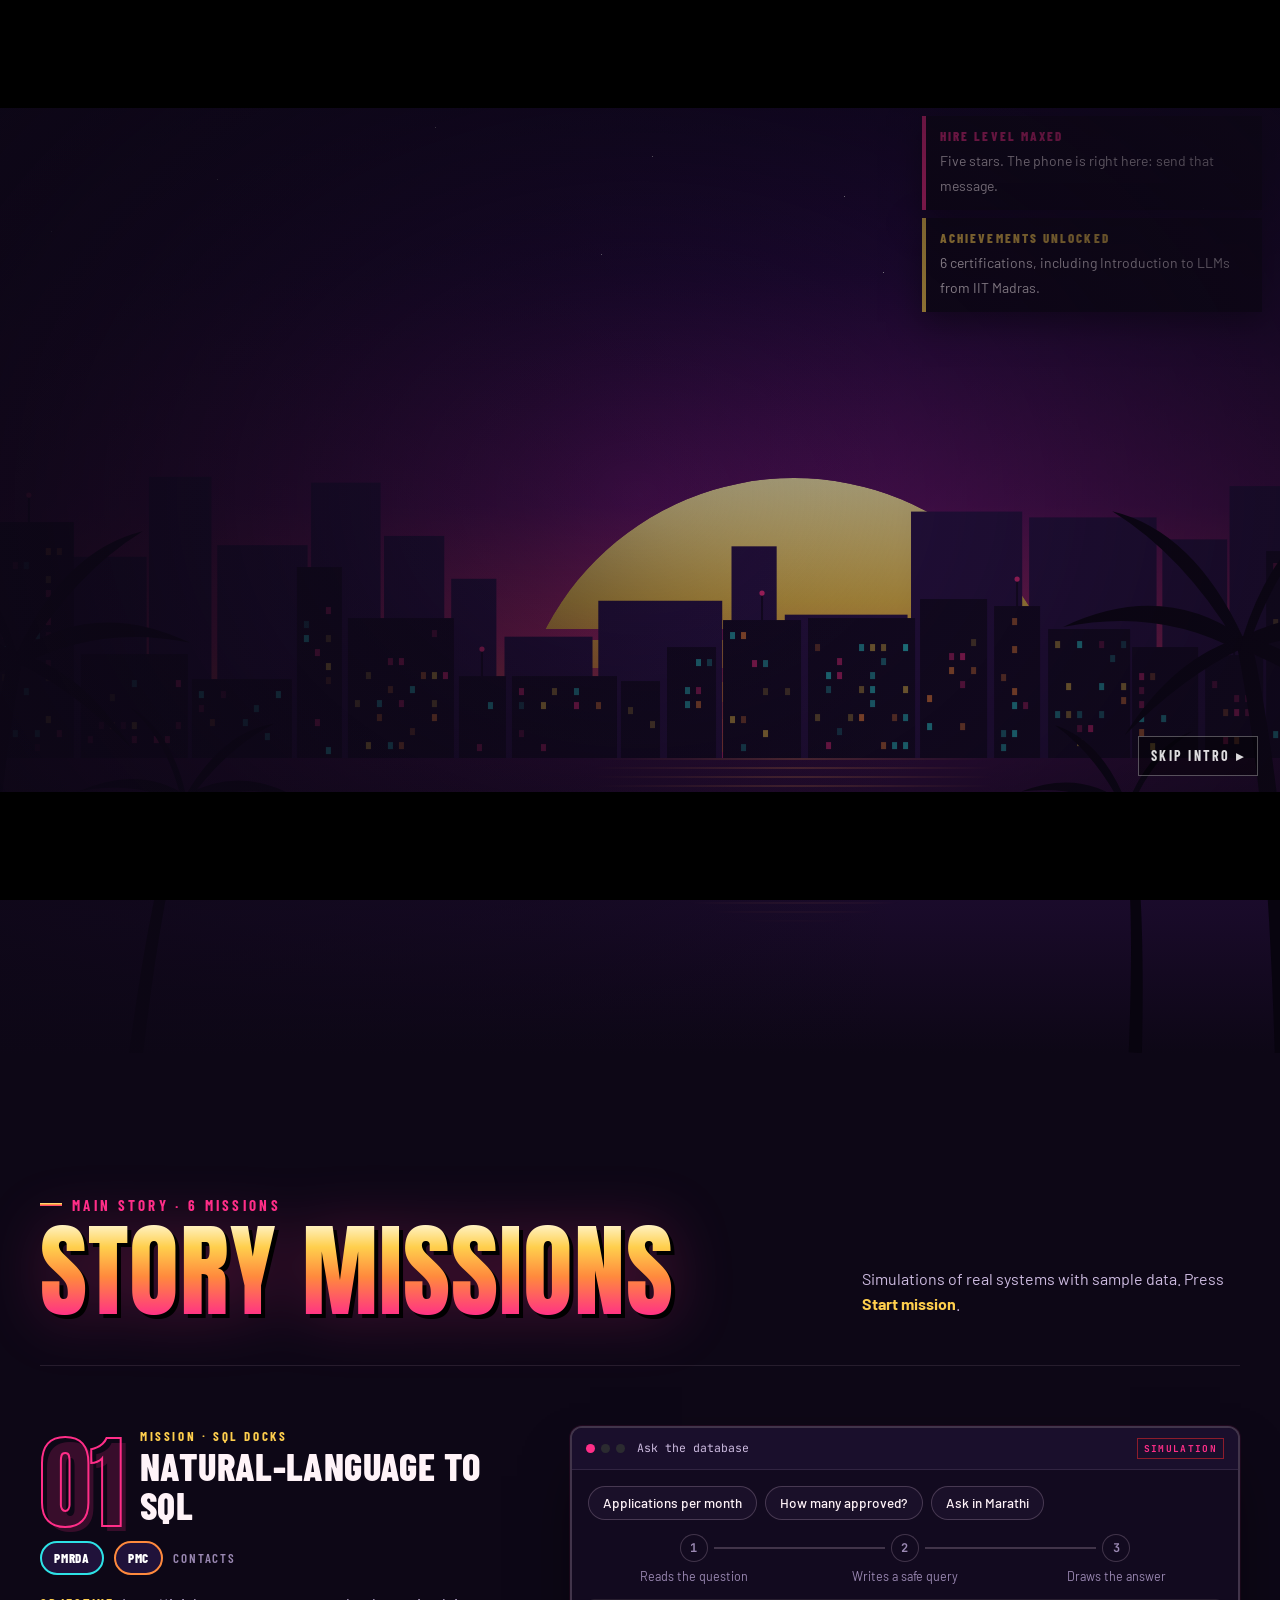
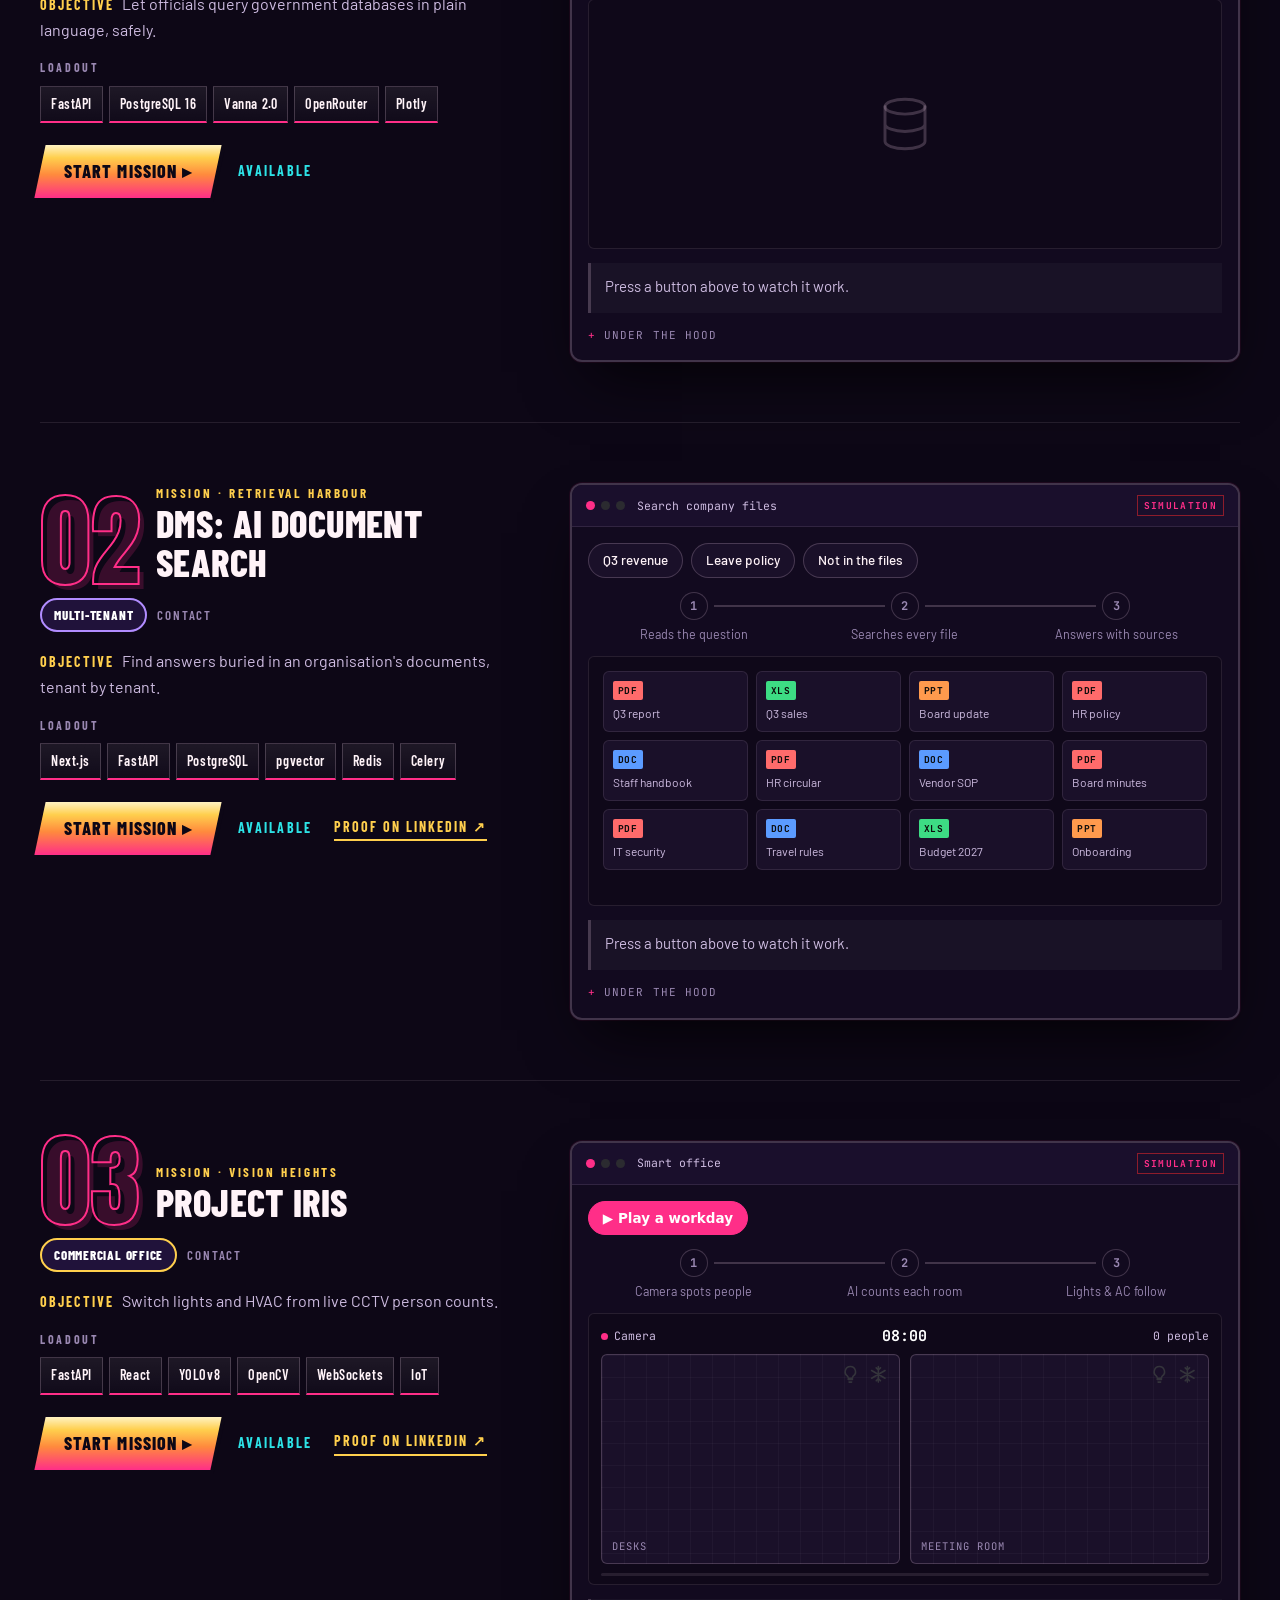
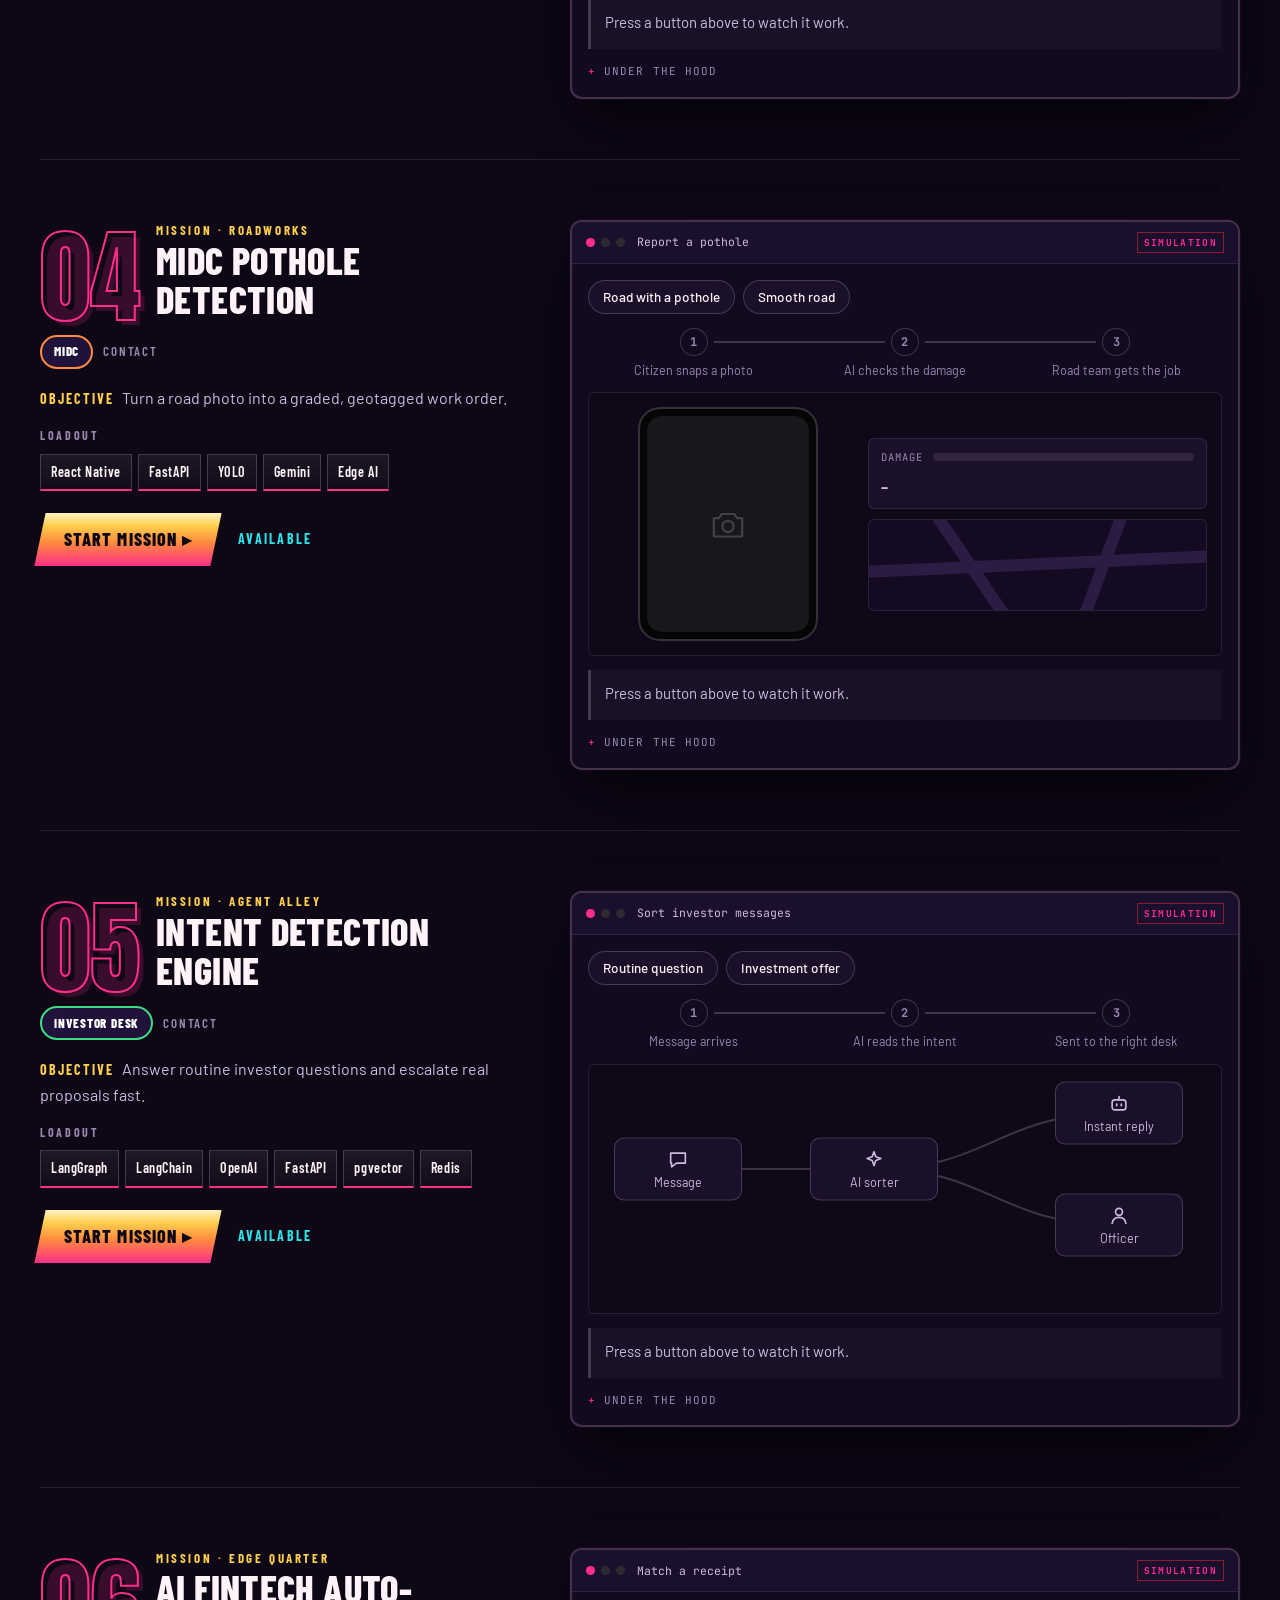
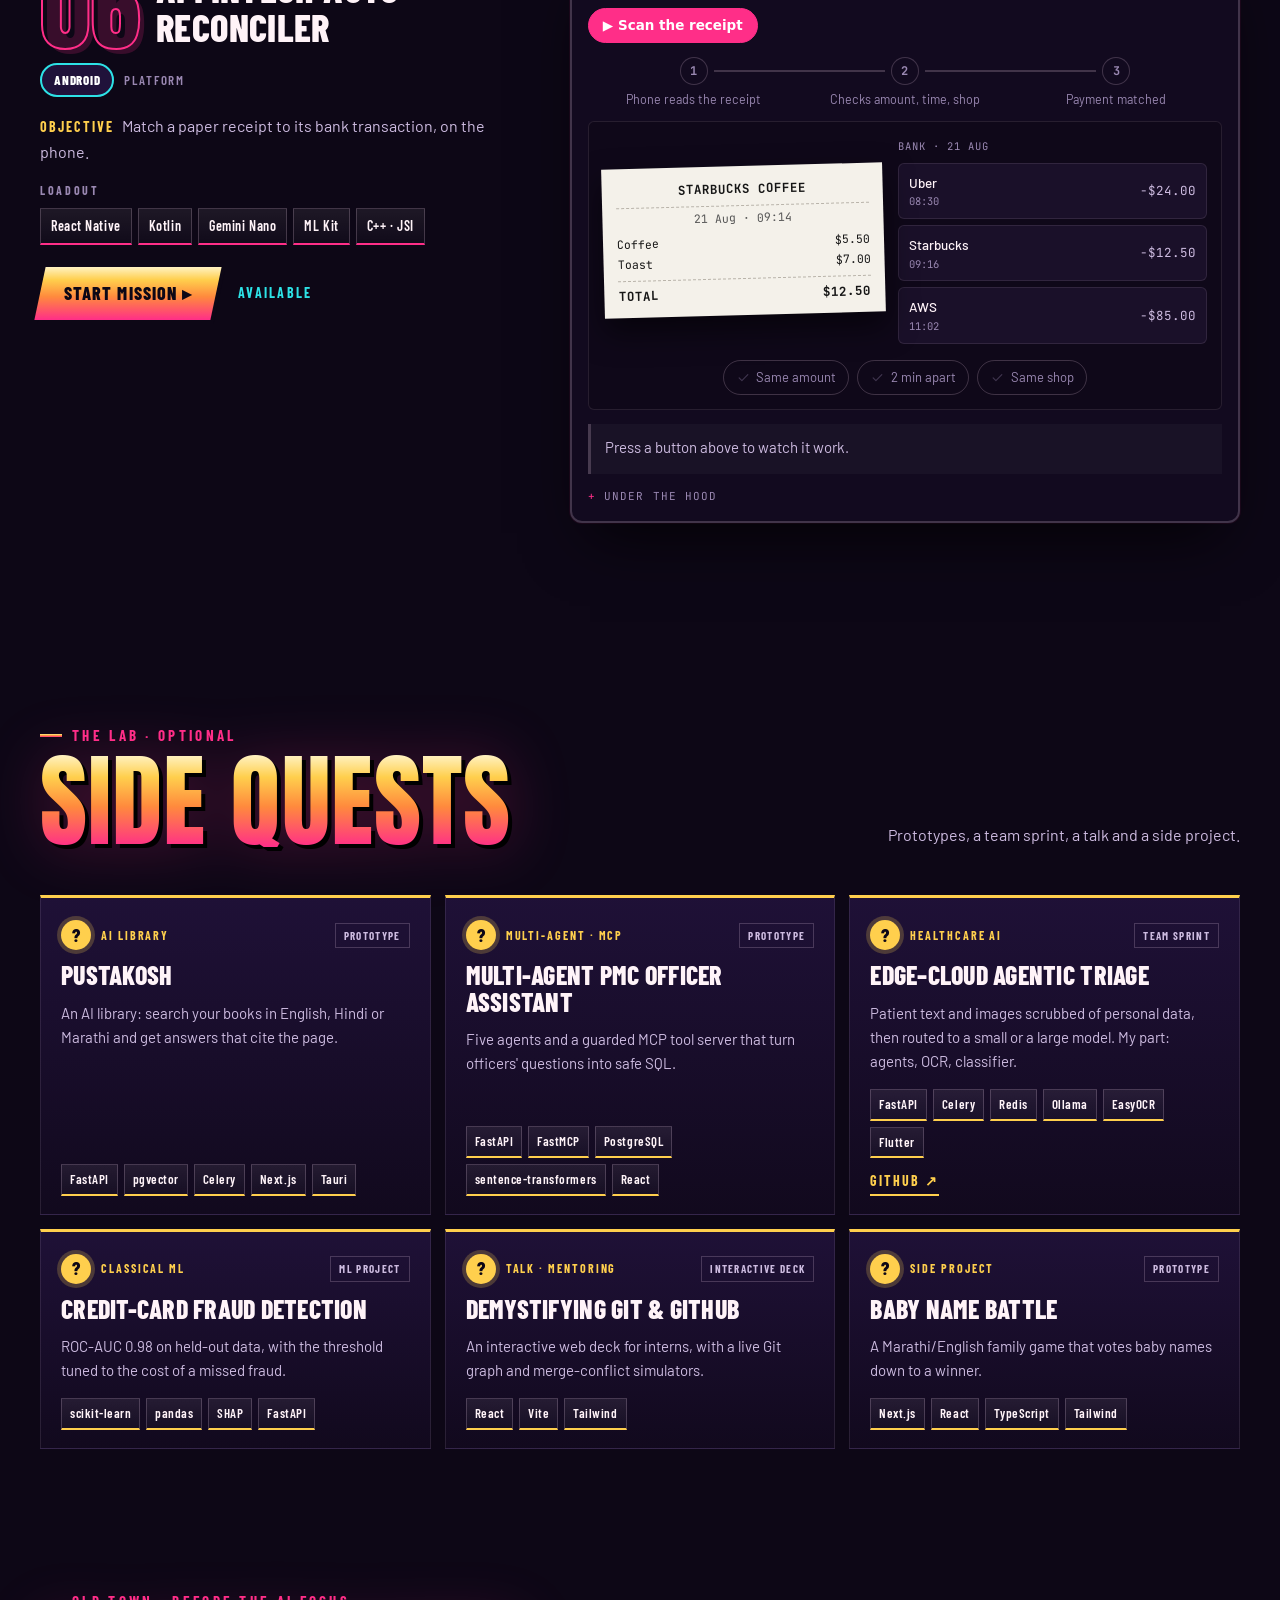
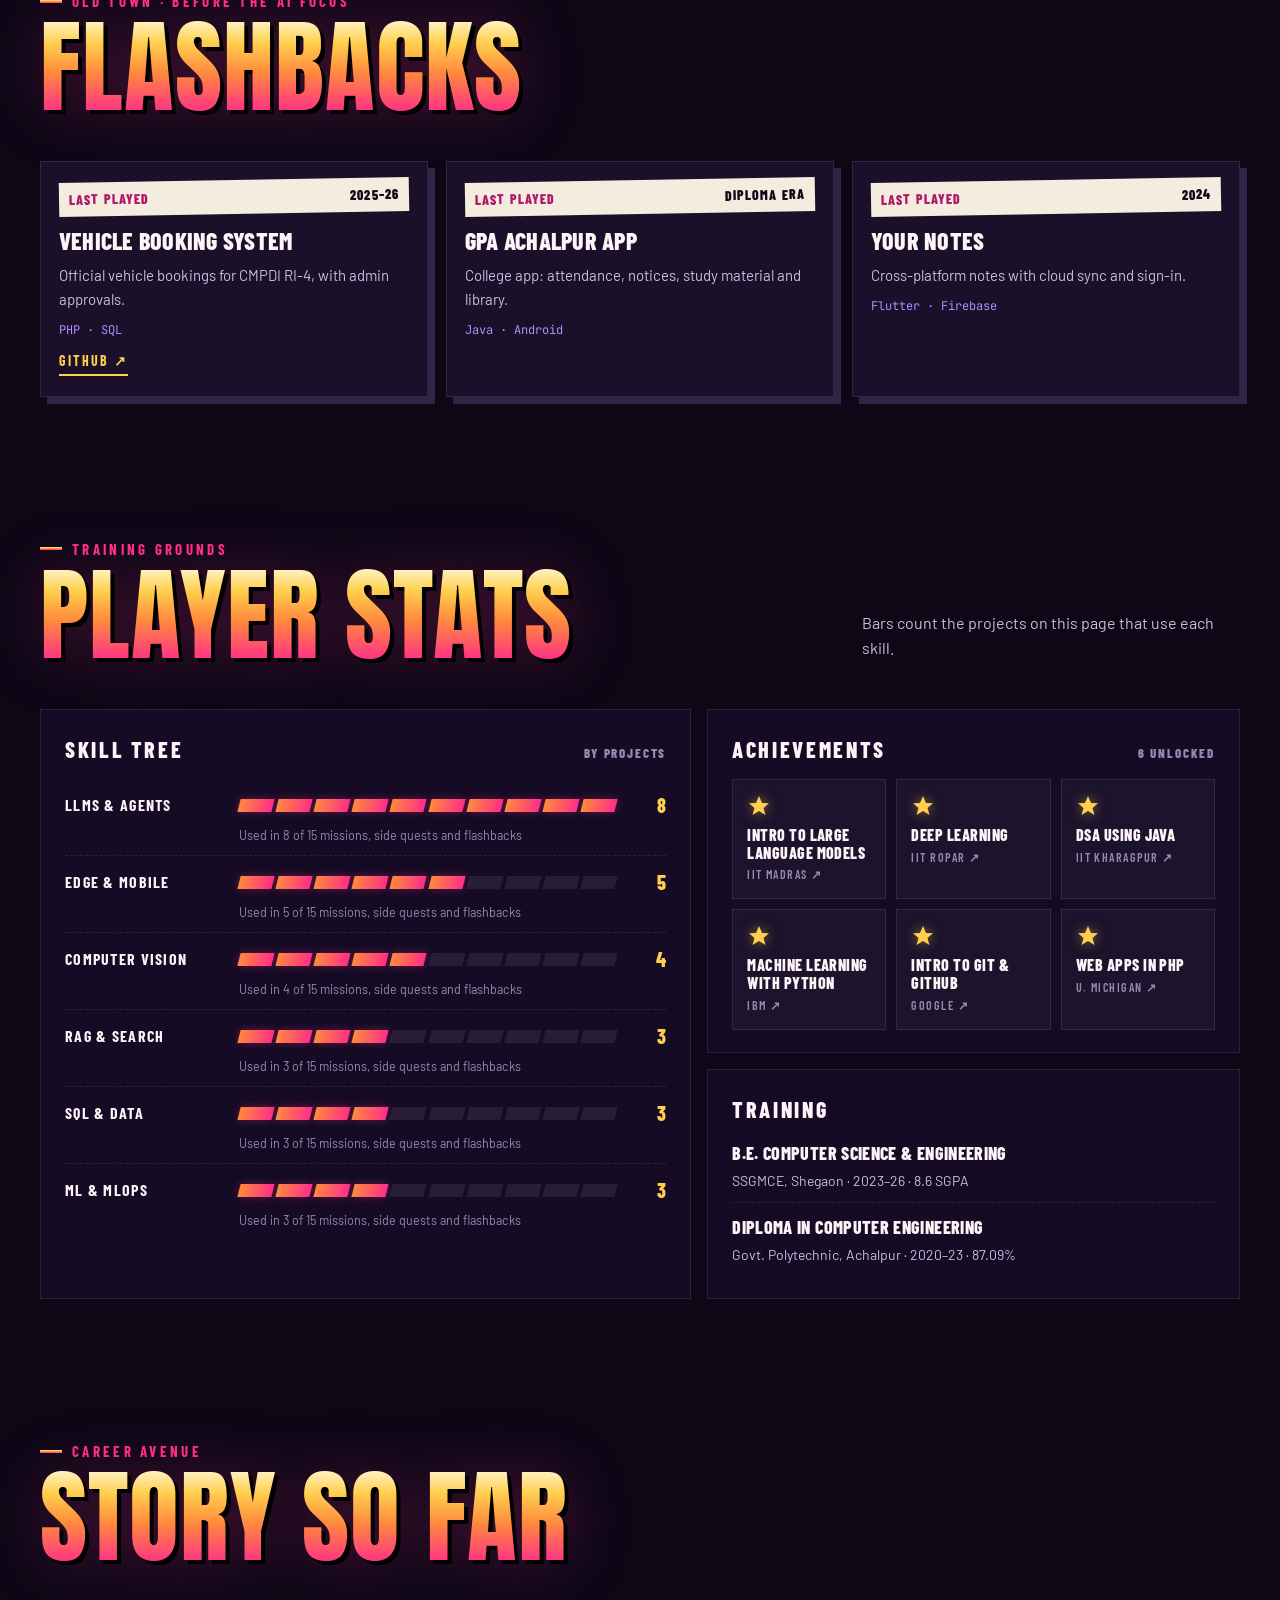
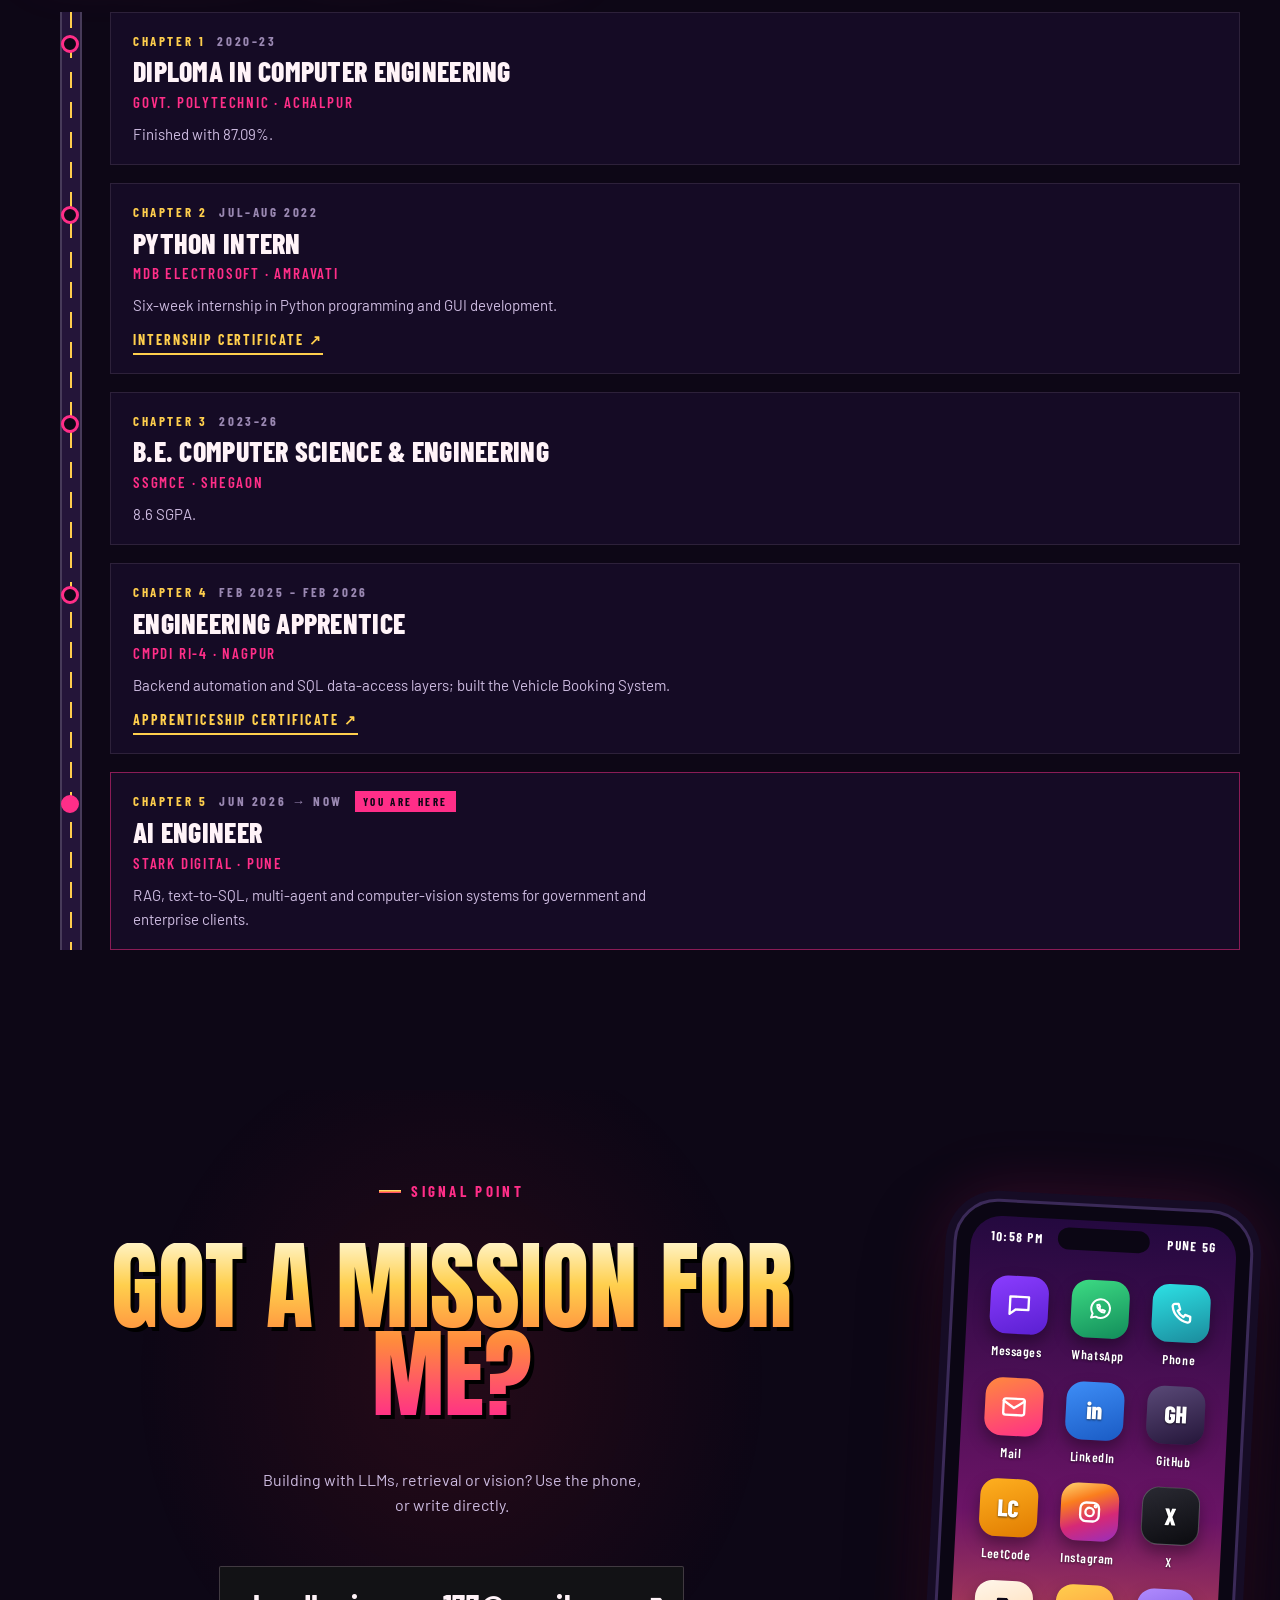
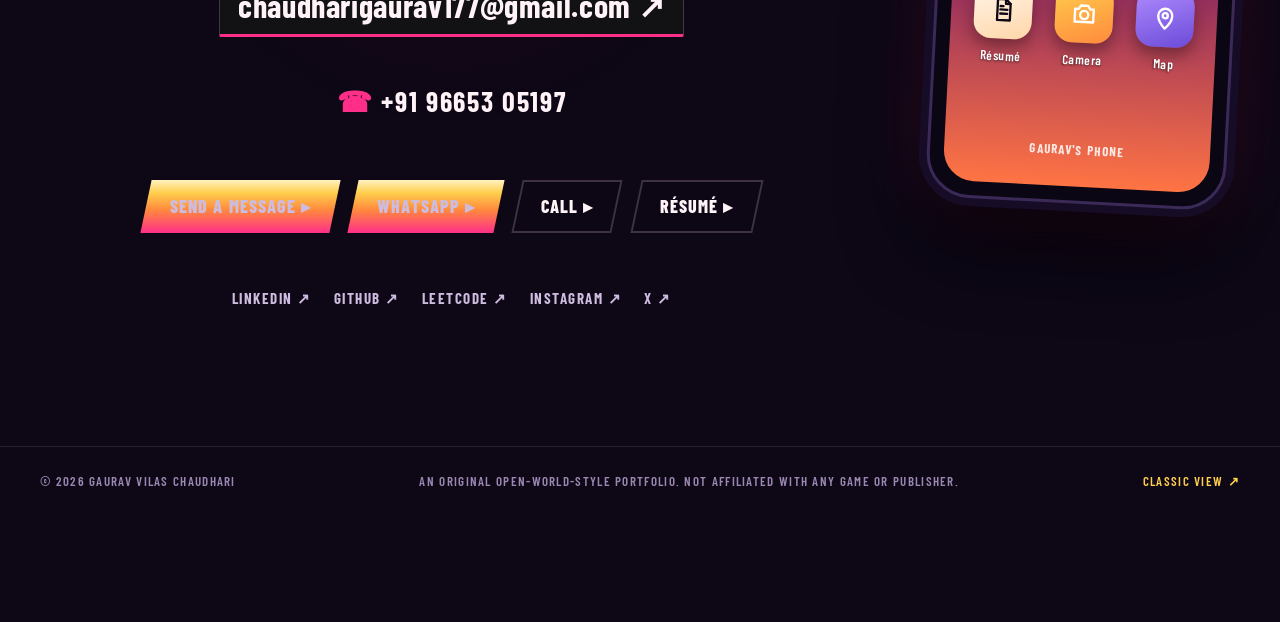
==== commit f48d31da: "feat: classic page and build intro modelled on the agent-built reel - Compact, centred pill nav; fra" ====
--- a/open-world/index.html
+++ b/open-world/index.html
@@ -17,7 +17,7 @@
         href="https://fonts.googleapis.com/css2?family=Anton&family=Barlow+Condensed:wght@500;600;700;800&family=Barlow:wght@400;500;600&family=JetBrains+Mono:wght@400;500;700&family=Neonderthaw&display=swap"
         rel="stylesheet">
     <!-- Base styles and the six demo components come from the classic site. -->
-    <link rel="stylesheet" href="../styles.css?v=11">
+    <link rel="stylesheet" href="../styles.css?v=13">
     <link rel="stylesheet" href="world.css?v=8">
 
     <!-- Intro plays once per tab; skipped for reduced motion and deep links.
@@ -584,7 +584,7 @@
         </div>
     </footer>
 
-    <script src="../script.js?v=8"></script>
+    <script src="../script.js?v=10"></script>
     <script src="world.js?v=6"></script>
 </body>
 
--- a/styles.css
+++ b/styles.css
@@ -250,17 +250,20 @@
     pointer-events: none;
 }
 
+/* a compact pill, centred, floating over the page */
 .nav-inner {
     pointer-events: auto;
-    max-width: var(--wrap);
+    width: fit-content;
+    max-width: 100%;
     margin: 0 auto;
     display: flex;
     align-items: center;
-    gap: 20px;
-    padding: 8px 10px 8px 8px;
+    gap: 6px;
+    padding: 6px;
     border: 1px solid var(--line-2);
-    border-radius: 6px;
+    border-radius: 999px;
     background: rgba(12, 12, 14, 0.72);
+    box-shadow: 0 14px 40px -14px rgba(0, 0, 0, 0.8);
     -webkit-backdrop-filter: blur(14px);
     backdrop-filter: blur(14px);
     transition: background 0.3s, border-color 0.3s;
@@ -279,8 +282,9 @@
 .brand-mark {
     display: grid;
     place-items: center;
-    width: 34px;
-    height: 34px;
+    width: 36px;
+    height: 36px;
+    border-radius: 50%;
     background: var(--red);
     color: #fff;
     font-family: var(--f-display);
@@ -288,20 +292,10 @@
     letter-spacing: 0.02em;
 }
 
-.brand-txt {
-    font-family: var(--f-mono);
-    font-size: 13px;
-    font-weight: 700;
-}
-
-.brand-txt span {
-    color: var(--red);
-}
-
 .nav-links {
     display: flex;
-    gap: 4px;
-    margin-left: auto;
+    gap: 2px;
+    margin: 0 4px;
 }
 
 .nav-links a {
@@ -310,8 +304,8 @@
     text-transform: uppercase;
     letter-spacing: 0.06em;
     color: var(--muted);
-    padding: 8px 10px;
-    border-radius: 3px;
+    padding: 9px 13px;
+    border-radius: 999px;
     transition: color 0.2s, background 0.2s;
 }
 
@@ -320,9 +314,9 @@
 }
 
 .nav-links a.is-active {
-    color: var(--text);
-    background: rgba(255, 42, 42, 0.14);
-    box-shadow: inset 0 -2px 0 var(--red);
+    color: #fff;
+    background: rgba(255, 42, 42, 0.16);
+    box-shadow: inset 0 0 0 1px rgba(255, 42, 42, 0.5);
 }
 
 .nav-status {
@@ -332,7 +326,7 @@
     font-family: var(--f-mono);
     font-size: 11px;
     color: var(--muted);
-    padding-left: 16px;
+    padding: 0 12px;
     border-left: 1px solid var(--line);
     white-space: nowrap;
 }
@@ -368,7 +362,7 @@
     color: var(--red);
     background: var(--red-soft);
     border: 1px solid var(--red);
-    border-radius: 3px;
+    border-radius: 999px;
     transition: background 0.2s, color 0.2s;
 }
 
@@ -388,7 +382,7 @@
     white-space: nowrap;
     color: #12081f;
     background: linear-gradient(90deg, #ff2e88, #ff8a3d);
-    border-radius: 3px;
+    border-radius: 999px;
     transition: filter 0.2s, transform 0.2s;
 }
 
@@ -399,10 +393,6 @@
 
 .nav-menu a.menu-ow {
     color: #ff8a3d;
-}
-
-.contact-cv {
-    margin-top: 6px;
 }
 
 .nav-toggle {
@@ -412,9 +402,9 @@
     font-size: 12px;
     text-transform: uppercase;
     letter-spacing: 0.08em;
-    padding: 9px 12px;
+    padding: 9px 14px;
     border: 1px solid var(--line-2);
-    border-radius: 3px;
+    border-radius: 999px;
 }
 
 .nav-toggle[aria-expanded="true"] {
@@ -903,12 +893,27 @@
 /* ---------------------------------------------------------
    Systems
    --------------------------------------------------------- */
+/* each system is a framed "deployment" card, as in the reference reel */
 .sys {
+    position: relative;
     display: grid;
     grid-template-columns: minmax(0, 5fr) minmax(0, 7fr);
     gap: clamp(24px, 4vw, 56px);
-    padding: clamp(36px, 5vw, 56px) 0;
-    border-top: 1px solid var(--line);
+    margin-top: 18px;
+    padding: clamp(20px, 3vw, 36px);
+    border: 1px solid var(--line);
+    border-radius: 10px;
+    background: linear-gradient(180deg, rgba(23, 23, 26, 0.82), rgba(12, 12, 14, 0.62));
+}
+
+.sys::before {
+    content: '';
+    position: absolute;
+    top: -1px;
+    left: 24px;
+    width: 30%;
+    height: 2px;
+    background: linear-gradient(90deg, var(--red), transparent);
 }
 
 .sys-info {
@@ -933,10 +938,24 @@
 }
 
 .sys-id {
-    color: #fff;
+    display: inline-flex;
+    align-items: center;
+    gap: 7px;
+    padding: 2px 10px;
+    border: 1px solid rgba(255, 42, 42, 0.55);
+    border-radius: 999px;
+    background: var(--red-soft);
+    color: var(--red);
+    font-weight: 700;
+}
+
+.sys-id::before {
+    content: '';
+    width: 6px;
+    height: 6px;
+    border-radius: 50%;
     background: var(--red);
-    padding: 1px 6px;
-    font-weight: 700;
+    box-shadow: 0 0 8px var(--red);
 }
 
 .sys-client {
@@ -2527,8 +2546,52 @@
 }
 
 /* ---------------------------------------------------------
-   Lab · more projects
+   Project matrix (lab, side projects and earlier builds)
    --------------------------------------------------------- */
+.matrix-tabs {
+    display: flex;
+    flex-wrap: wrap;
+    gap: 8px;
+    margin-bottom: 18px;
+}
+
+.m-tab {
+    padding: 8px 14px;
+    border: 1px solid var(--line-2);
+    border-radius: 999px;
+    background: rgba(17, 17, 19, 0.7);
+    font-size: 11.5px;
+    letter-spacing: 0.08em;
+    text-transform: uppercase;
+    color: var(--muted);
+    transition: color 0.2s, border-color 0.2s, background 0.2s;
+}
+
+.m-tab span {
+    margin-left: 6px;
+    color: var(--dim);
+}
+
+.m-tab:hover {
+    color: var(--text);
+    border-color: var(--red);
+}
+
+.m-tab.is-on {
+    border-color: var(--red);
+    background: var(--red);
+    color: #fff;
+}
+
+.m-tab.is-on span {
+    color: rgba(255, 255, 255, 0.75);
+}
+
+.m-tab:focus-visible {
+    outline: 2px solid var(--cyan);
+    outline-offset: 2px;
+}
+
 .lab-grid {
     display: grid;
     grid-template-columns: repeat(3, minmax(0, 1fr));
@@ -2542,13 +2605,15 @@
     min-width: 0;
     padding: 20px 20px 18px;
     border: 1px solid var(--line);
+    border-radius: 8px;
     background: rgba(17, 17, 19, 0.75);
-    transition: border-color 0.2s, background 0.2s;
+    transition: border-color 0.2s, background 0.2s, transform 0.2s;
 }
 
 .lab-card:hover {
-    border-color: var(--line-2);
+    border-color: rgba(255, 42, 42, 0.45);
     background: var(--panel-2);
+    transform: translateY(-2px);
 }
 
 .lab-card.is-wide {
@@ -2566,15 +2631,19 @@
     color: var(--dim);
 }
 
-.lab-idx {
+.lab-tag {
+    padding: 3px 9px;
+    border: 1px solid rgba(255, 42, 42, 0.5);
+    border-radius: 999px;
+    background: var(--red-soft);
+    font-size: 10px;
+    font-weight: 700;
     color: var(--red);
-    font-weight: 700;
+    white-space: nowrap;
 }
 
 .lab-status {
-    font-size: 9.5px;
-    padding: 2px 6px;
-    border: 1px solid var(--line-2);
+    font-size: 10.5px;
     color: var(--muted);
     white-space: nowrap;
 }
@@ -2605,69 +2674,6 @@
     gap: 12px;
     margin-top: auto;
     padding-top: 4px;
-}
-
-/* ---------------------------------------------------------
-   Archive
-   --------------------------------------------------------- */
-a.a-name {
-    display: inline-flex;
-    align-items: baseline;
-    gap: 8px;
-    width: fit-content;
-    transition: color 0.2s;
-}
-
-a.a-name span {
-    font-size: 0.7em;
-    color: var(--red);
-}
-
-a.a-name:hover {
-    color: var(--red);
-}
-
-.archive li {
-    display: grid;
-    grid-template-columns: 64px minmax(0, 1fr) minmax(0, 1.7fr) 150px;
-    gap: 24px;
-    align-items: baseline;
-    padding: 22px 0;
-    border-top: 1px solid var(--line);
-    transition: background 0.2s;
-}
-
-.archive li:last-child {
-    border-bottom: 1px solid var(--line);
-}
-
-.archive li:hover {
-    background: linear-gradient(90deg, rgba(255, 42, 42, 0.06), transparent 70%);
-}
-
-.a-idx {
-    font-size: 12px;
-    color: var(--red);
-    font-weight: 700;
-}
-
-.a-name {
-    font-size: clamp(18px, 1.8vw, 22px);
-    font-weight: 700;
-    letter-spacing: -0.01em;
-}
-
-.a-ctx {
-    color: var(--muted);
-    font-size: 14.5px;
-}
-
-.a-stack {
-    font-size: 11.5px;
-    color: var(--muted);
-    text-align: right;
-    text-transform: uppercase;
-    letter-spacing: 0.06em;
 }
 
 /* ---------------------------------------------------------
@@ -2740,101 +2746,100 @@
 /* ---------------------------------------------------------
    Contact & footer
    --------------------------------------------------------- */
-.contact-word {
-    margin-top: clamp(32px, 5vw, 56px);
-}
-
-.contact-word text {
-    fill: rgba(255, 42, 42, 0.06);
-}
-
-.contact-grid {
-    display: grid;
-    grid-template-columns: minmax(0, 1fr) minmax(0, 1.2fr);
-    gap: 18px 56px;
-    margin-top: clamp(28px, 4vw, 48px);
-    align-items: end;
-}
-
-.contact-grid .lede {
-    margin: 0;
-}
-
-.contact-mail {
-    justify-self: end;
-    font-size: clamp(20px, 3.1vw, 40px);
+/* a centred call to action, as in the reference reel */
+.cta {
+    display: flex;
+    flex-direction: column;
+    align-items: center;
+    gap: 30px;
+    padding: clamp(40px, 7vw, 96px) 0 8px;
+    text-align: center;
+    background: radial-gradient(55% 60% at 50% 35%, rgba(255, 42, 42, 0.1), transparent 70%);
+}
+
+.cta-head {
+    display: flex;
+    flex-direction: column;
+    align-items: center;
+    gap: 16px;
+}
+
+.cta-head h2 {
+    font-size: clamp(38px, 5.6vw, 76px);
     font-weight: 700;
-    letter-spacing: -0.02em;
-    border-bottom: 2px solid var(--red);
-    padding-bottom: 4px;
-    word-break: break-all;
+    line-height: 1.02;
+    letter-spacing: -0.035em;
+}
+
+.cta-sub {
+    max-width: 46ch;
+    font-size: clamp(15px, 1.4vw, 18px);
+    color: var(--muted);
+}
+
+.cta-actions {
+    display: flex;
+    flex-wrap: wrap;
+    justify-content: center;
+    gap: 12px;
+}
+
+.cta-mail {
+    display: inline-flex;
+    align-items: center;
+    gap: 10px;
+    max-width: 100%;
+    padding: 13px 18px;
+    border: 1px solid var(--line-2);
+    border-radius: 2px;
+    background: #121215;
+    font-size: 13px;
+    color: var(--text);
+    overflow-wrap: anywhere;
+    transition: border-color 0.2s;
+}
+
+.cta-mail svg {
+    flex: none;
+    width: 16px;
+    height: 16px;
+    fill: none;
+    stroke: var(--red);
+    stroke-width: 1.8;
+    stroke-linejoin: round;
+}
+
+.cta-mail:hover {
+    border-color: var(--red);
+}
+
+.btn-fill {
+    border-color: var(--red);
+    background: var(--red);
+    color: #fff;
+}
+
+.btn-fill:hover {
+    border-color: var(--red-2);
+    background: var(--red-2);
+}
+
+.cta-links {
+    display: flex;
+    flex-wrap: wrap;
+    justify-content: center;
+    gap: 10px 24px;
+    font-size: 12px;
+    letter-spacing: 0.06em;
+    text-transform: uppercase;
+}
+
+.cta-links a {
+    color: var(--muted);
     transition: color 0.2s;
 }
 
-.contact-mail:hover {
-    color: var(--red);
-}
-
-.contact-reach {
-    justify-self: end;
-    display: flex;
-    flex-direction: column;
-    align-items: flex-end;
-    gap: 10px;
-    min-width: 0;
-}
-
-.contact-phone {
-    font-size: clamp(18px, 2.2vw, 26px);
-    font-weight: 700;
-    letter-spacing: 0.02em;
-    transition: color 0.2s;
-}
-
-.contact-phone:hover {
-    color: var(--red);
-}
-
-.contact-place {
-    font-size: 11.5px;
-    letter-spacing: 0.1em;
-    text-transform: uppercase;
-    color: var(--muted);
-}
-
-.contact-links {
-    grid-column: 1 / -1;
-    display: grid;
-    grid-template-columns: repeat(3, minmax(0, 1fr));
-    border-top: 1px solid var(--line);
-    margin-top: 24px;
-}
-
-.contact-links li {
-    display: flex;
-    flex-direction: column;
-    gap: 4px;
-    padding: 18px 18px 0 0;
-    font-size: 13px;
-    min-width: 0;
-}
-
-.contact-links li>span:first-child {
-    font-size: 10.5px;
-    color: var(--red);
-    font-weight: 700;
-    letter-spacing: 0.14em;
-    text-transform: uppercase;
-}
-
-.contact-links a,
-.contact-links .v {
-    color: var(--text);
-    overflow: hidden;
-    text-overflow: ellipsis;
-}
-
-.contact-links a:hover {
+.cta-links a:hover {
     color: var(--red);
 }
 
@@ -2898,6 +2903,197 @@
 
 .swarm-on.swarm-skip [data-build].is-built {
     animation: fade 0.35s ease backwards;
+}
+
+/* While an agent edits a layer it shows unstyled (grey), then its colours land. */
+.swarm-on [data-build].is-drafting {
+    opacity: 1;
+    filter: grayscale(1) brightness(1.12);
+    transition: filter 0.45s ease;
+}
+
+.swarm-on [data-build].is-drafting.is-colored {
+    filter: none;
+}
+
+.swarm-on [data-build].is-built.is-op {
+    animation: none;
+}
+
+/* The build starts on a grey, unstyled canvas; an agent then applies the dark theme. */
+html.swarm-on body {
+    transition: background-color 0.9s ease;
+}
+
+html.swarm-on .bg-grid {
+    transition: opacity 0.9s ease;
+}
+
+html.swarm-raw body {
+    background-color: #4d4d53;
+}
+
+html.swarm-raw .bg-grid {
+    opacity: 0;
+}
+
+.type-caret {
+    display: inline-block;
+    width: 2px;
+    height: 1em;
+    margin: 0 1px -0.12em;
+    background: var(--cyan);
+    animation: blink 0.8s steps(1) infinite;
+}
+
+.agent .cur-ibeam {
+    display: none;
+}
+
+.agent.is-ibeam .cur-arrow {
+    display: none;
+}
+
+.agent.is-ibeam .cur-ibeam {
+    display: block;
+    transform: translate(-6px, -2px);
+}
+
+.op-badge,
+.op-theme {
+    position: absolute;
+    display: inline-flex;
+    align-items: center;
+    gap: 5px;
+    padding: 3px 6px;
+    border-radius: 2px;
+    font-family: var(--f-mono);
+    font-size: 9.5px;
+    font-weight: 700;
+    line-height: 1;
+    white-space: nowrap;
+    color: #04121a;
+    background: var(--cyan);
+    box-shadow: 0 2px 8px rgba(0, 0, 0, 0.5);
+    animation: op-pop 0.18s var(--ease);
+    transition: opacity 0.25s;
+}
+
+.op-badge i,
+.op-theme i {
+    width: 9px;
+    height: 9px;
+    border-radius: 2px;
+    border: 1px solid rgba(0, 0, 0, 0.45);
+}
+
+.op-badge.is-pad {
+    background: #3ddc84;
+}
+
+.op-badge.is-gap {
+    background: #ffa14a;
+}
+
+.op-badge.is-font {
+    background: #b18cff;
+}
+
+.op-badge.is-guide {
+    background: #ff4fd8;
+    color: #fff;
+}
+
+.op-badge.is-copy,
+.op-badge.is-paste {
+    background: #ffb020;
+}
+
+.op-badge.is-color,
+.op-badge.is-img,
+.op-theme {
+    background: #f3f1ee;
+    color: #0a0a0a;
+}
+
+.op-theme {
+    left: 50%;
+    top: 84px;
+    transform: translateX(-50%);
+    font-size: 10.5px;
+    padding: 5px 9px;
+}
+
+.op-theme i {
+    background: #09090a;
+}
+
+.op-sel {
+    position: absolute;
+    background: rgba(62, 140, 255, 0.38);
+    outline: 1px solid rgba(110, 170, 255, 0.85);
+    transition: opacity 0.2s;
+}
+
+.op-pad {
+    position: absolute;
+    border: 0 solid rgba(61, 220, 132, 0.3);
+    transition: border-width 0.45s var(--ease), opacity 0.25s;
+}
+
+.op-gap {
+    position: absolute;
+    background: repeating-linear-gradient(45deg, rgba(255, 161, 74, 0.45) 0 4px, rgba(255, 161, 74, 0.12) 4px 8px);
+    outline: 1px solid rgba(255, 161, 74, 0.7);
+    animation: op-pop 0.2s var(--ease);
+    transition: opacity 0.25s;
+}
+
+.op-guide {
+    position: absolute;
+    background: #ff4fd8;
+    box-shadow: 0 0 6px rgba(255, 79, 216, 0.8);
+    transition: opacity 0.25s;
+}
+
+.op-ghost {
+    position: absolute;
+    border: 1px dashed var(--cyan);
+    background: rgba(62, 197, 255, 0.08);
+    transition: opacity 0.25s;
+}
+
+.op-ghost.is-moving {
+    transition: left 0.5s var(--ease), top 0.5s var(--ease), width 0.5s var(--ease), height 0.5s var(--ease), opacity 0.25s;
+}
+
+.op-img {
+    position: absolute;
+    display: grid;
+    place-items: center;
+    border: 1px dashed rgba(255, 255, 255, 0.4);
+    background: repeating-linear-gradient(45deg, #3b3b40 0 10px, #333338 10px 20px);
+    font-family: var(--f-mono);
+    font-size: 10px;
+    font-weight: 700;
+    color: #e2dfd9;
+    transition: opacity 0.45s;
+}
+
+.op-img span::before {
+    content: '▣ ';
+}
+
+.swarm-boxes .is-out,
+.swarm-cursors .is-out {
+    opacity: 0;
+}
+
+@keyframes op-pop {
+    from {
+        opacity: 0;
+        transform: translateY(3px) scale(0.92);
+    }
 }
 
 @keyframes fade {
@@ -2987,10 +3183,31 @@
     bottom: -3px;
 }
 
+.wh {
+    position: absolute;
+    width: 5px;
+    height: 5px;
+    background: #0a0a0b;
+    border: 1px solid var(--cyan);
+}
+
+.wh-tr {
+    right: -3px;
+    top: -3px;
+}
+
+.wh-bl {
+    left: -3px;
+    bottom: -3px;
+}
+
+/* live "W × H" size badge, centred under the selection box */
 .wire-tag {
     position: absolute;
-    left: -1px;
-    top: calc(100% + 4px);
+    left: 50%;
+    transform: translateX(-50%);
+    border-radius: 2px;
+    top: calc(100% + 5px);
     font-family: var(--f-mono);
     font-size: 9px;
     font-weight: 700;
@@ -3100,7 +3317,8 @@
     margin-left: 0;
 }
 
-.hud-count b {
+.hud-count b,
+.hud-edits b {
     color: var(--text);
     font-weight: 700;
 }
@@ -3163,8 +3381,8 @@
         pointer-events: auto;
         display: flex;
         flex-direction: column;
-        max-width: var(--wrap);
-        margin: 6px auto 0;
+        width: min(440px, 100%);
+        margin: 8px auto 0;
         border: 1px solid var(--line-2);
         border-radius: 6px;
         background: rgba(9, 9, 10, 0.96);
@@ -3246,26 +3464,14 @@
         margin-top: 0;
     }
 
-    .archive li {
-        grid-template-columns: 56px minmax(0, 1fr) minmax(0, 1.6fr);
-    }
-
-    .a-stack {
-        grid-column: 3;
-        text-align: left;
-    }
+
 }
 
 @media (max-width: 900px) {
-    .about-grid,
-    .contact-grid {
+    .about-grid {
         grid-template-columns: minmax(0, 1fr);
     }
 
-    .contact-reach {
-        justify-self: start;
-        align-items: flex-start;
-    }
 
     .sec-head-split {
         flex-direction: column;
@@ -3321,15 +3527,7 @@
         grid-column: auto;
     }
 
-    .archive li {
-        grid-template-columns: 48px minmax(0, 1fr);
-        gap: 6px 14px;
-    }
-
-    .a-ctx,
-    .a-stack {
-        grid-column: 2;
-    }
+
 
     .log-item {
         grid-template-columns: minmax(0, 1fr) auto;
@@ -3352,9 +3550,6 @@
         margin-top: 0;
     }
 
-    .contact-links {
-        grid-template-columns: minmax(0, 1fr);
-    }
 
     .sec-count {
         display: none;
@@ -3372,7 +3567,8 @@
     }
 
     .hud-bar,
-    .hud-agents {
+    .hud-agents,
+    .hud-edits {
         display: none;
     }
 }
